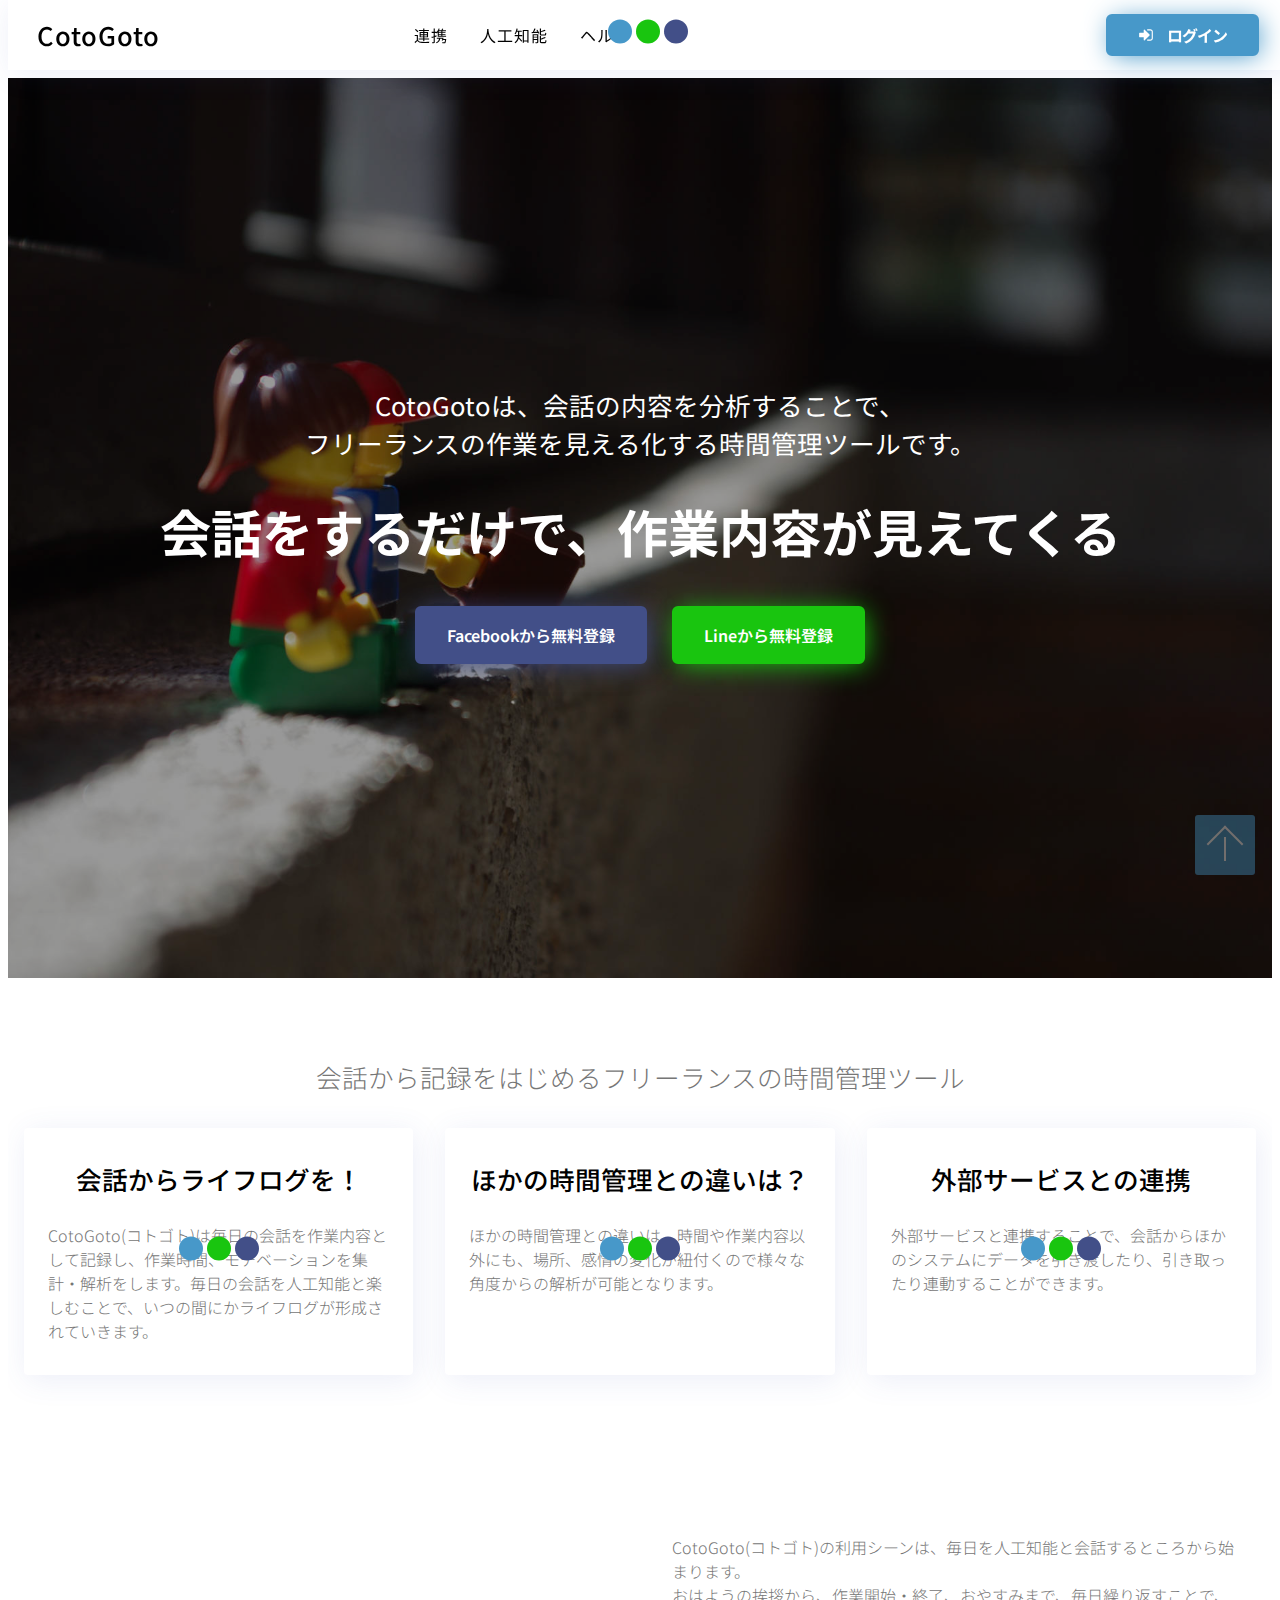
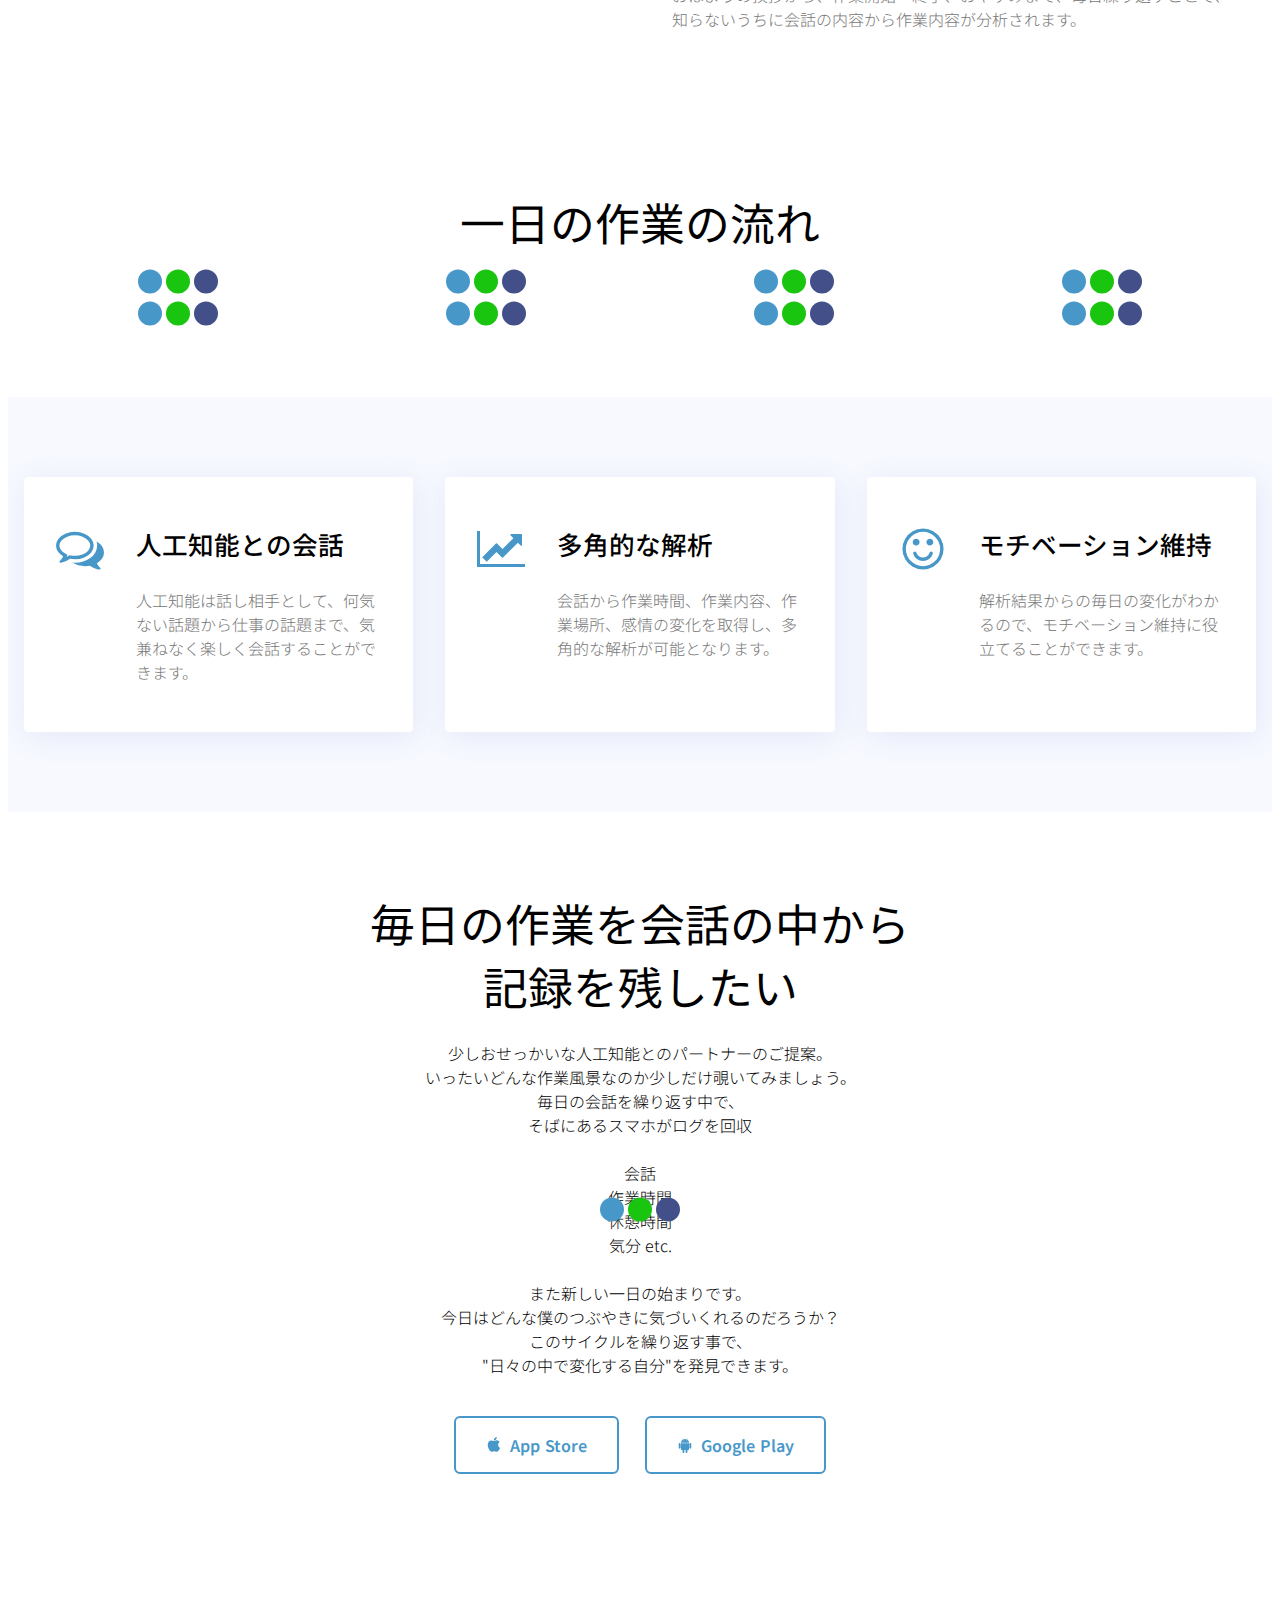
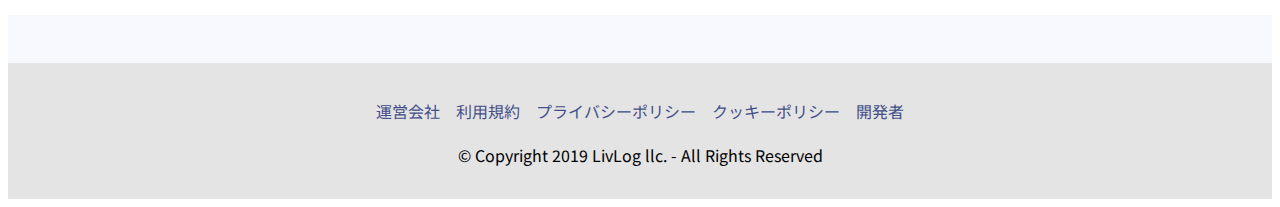
==== docs/index.html @ 4c53b0cd "no message" ====
<!DOCTYPE html>
<html amp >
<head>
  <!-- Site made with Mobirise Website Builder v4.10.5, https://mobirise.com -->
  <meta charset="UTF-8">
  <meta http-equiv="X-UA-Compatible" content="IE=edge">
  <meta name="generator" content="Mobirise v4.10.5, mobirise.com">
  <meta name="viewport" content="width=device-width, initial-scale=1, minimum-scale=1">
  <link rel="shortcut icon" href="assets/images/icon-90x90.png" type="image/x-icon">
  <meta name="description" content="CotoGoto（コトゴト）は、人工知能との会話をライフログとして記録し、ライフログから作業時間（作業場所・プロジェクト単位）を記録、感情解析をしてモチベーションを記録します。解析結果から自分自身を自己管理するためのサービスです。">
  
  <title>会話からはじめるフリーランスのための自己管理サービス ・ CotoGoto(コトゴト)</title>
  
<link rel="canonical" href="https://www.cotogoto.ai/">
 <style amp-boilerplate>body{-webkit-animation:-amp-start 8s steps(1,end) 0s 1 normal both;-moz-animation:-amp-start 8s steps(1,end) 0s 1 normal both;-ms-animation:-amp-start 8s steps(1,end) 0s 1 normal both;animation:-amp-start 8s steps(1,end) 0s 1 normal both}@-webkit-keyframes -amp-start{from{visibility:hidden}to{visibility:visible}}@-moz-keyframes -amp-start{from{visibility:hidden}to{visibility:visible}}@-ms-keyframes -amp-start{from{visibility:hidden}to{visibility:visible}}@-o-keyframes -amp-start{from{visibility:hidden}to{visibility:visible}}@keyframes -amp-start{from{visibility:hidden}to{visibility:visible}}</style>
<noscript><style amp-boilerplate>body{-webkit-animation:none;-moz-animation:none;-ms-animation:none;animation:none}</style></noscript>
<link href="https://fonts.googleapis.com/css?family=Noto+Sans+JP:100,300,400,500,700,900" rel="stylesheet">
 
 <style amp-custom> 
.gdpr-block{padding: 10px;font-size: 14px;display: block;text-align: center;}.gdpr-block.covert {display: none;}.gdpr-block label input{width: 15px;height: 15px;margin-right: 10px;margin-bottom: 0;vertical-align: middle;}.gdpr-block label{color: #a7a7a7;vertical-align: middle;user-select: none;margin-bottom: 0;display: inline;}div,span,h1,h2,h3,h4,h5,h6,p,blockquote,a,ol,ul,li,figcaption,textarea,input{font:inherit}*{box-sizing:border-box;outline:none}*:focus{outline:none}body{position:relative;font-style:normal;line-height:1.5;color:#000000}section{background-color:#ffffff;background-position:50% 50%;background-repeat:no-repeat;background-size:cover;overflow:hidden;padding:30px 0}section,.container,.container-fluid{position:relative;word-wrap:break-word}h1,h2,h3,h4,h5,h6{margin:0;padding:0}p,li,blockquote{letter-spacing:0px;line-height:1.7}ul,ol,blockquote,p{margin-bottom:0;margin-top:0}a{cursor:pointer}a,a:hover{text-decoration:none}a.mbr-iconfont:hover{text-decoration:none}h1,h2,h3,h4,h5,h6,.display-1,.display-2,.display-4,.display-5,.display-7{word-break:break-word;word-wrap:break-word}b,strong{font-weight:bold}blockquote{padding:10px 0 10px 20px;position:relative;border-left:3px solid}input:-webkit-autofill,input:-webkit-autofill:hover,input:-webkit-autofill:focus,input:-webkit-autofill:active{transition-delay:9999s;transition-property:background-color,color}html,body{height:auto;min-height:100vh}.mbr-section-title{margin:0;padding:0;font-style:normal;line-height:1.2;width:100%}.mbr-section-subtitle{line-height:1.3;width:100%}.mbr-text{font-style:normal;line-height:1.6;width:100%}.mbr-figure{align-self:center}.btn{text-align:center;position:relative;margin:0.4rem 0.8rem;font-weight:600;border-width:2px;letter-spacing:-1px;word-spacing:1.5px;border-style:solid;font-style:normal;white-space:normal;transition:all 0.2s ease-in-out,box-shadow 2s ease-in-out;display:inline-flex;align-items:center;justify-content:center;word-break:break-word;line-height:1.5}.btn-form{padding:1rem 2rem}.btn-form:hover{cursor:pointer}.note-popover .btn:after{display:none}.card-title{margin:0}.card-img{border-radius:0;width:auto;flex-shrink:0}.card-img img{width:100%}.card{position:relative;background-color:transparent;border:none;border-radius:0;width:100%;padding-left:1rem;padding-right:1rem}@media (max-width: 767px){.card:not(.last-child){padding-bottom:2rem}}.card .card-wrapper{height:100%;box-shadow:2.5px 4.33px 30px 0 rgba(64,87,191,0.1);transition:all 0.3s}.card .card-wrapper:hover{box-shadow:2.5px 4.33px 30px 0 rgba(64,87,191,0.2)}@media (max-width: 767px){.card .card-wrapper{flex-direction:column}}.card img{height:100%;-o-object-fit:cover;object-fit:cover;-o-object-position:center;object-position:center}@media (min-width: 992px){.lg-pb{padding-bottom:3rem}}@media (max-width: 991px){.md-pb{padding-bottom:2rem}}.card-inner,.items-list{display:flex;flex-direction:column}.items-list{list-style-type:none;padding:0}.items-list .list-item{padding:1rem 2rem}.card-head{padding:1.5rem 2rem}.card-price-wrap{padding:1rem 2rem;display:flex;flex-direction:column}.card-button{padding:1rem;margin:0}.gallery-img-wrap{position:relative;height:100%}.gallery-img-wrap:hover{cursor:pointer}.gallery-img-wrap:hover span,.gallery-img-wrap:hover .caption-on-hover{opacity:1}.gallery-img-wrap:hover:after{opacity:0.5}.gallery-img-wrap amp-img{height:100%}.gallery-img-wrap:after{content:"";position:absolute;top:0;bottom:0;left:0;right:0;background:#000;opacity:0;transition:opacity 0.3s;pointer-events:none}.gallery-img-wrap span,.gallery-img-wrap .img-caption{position:absolute;z-index:3;pointer-events:none}.gallery-img-wrap span,.gallery-img-wrap .caption-on-hover{opacity:0;transition:opacity 0.3s}.gallery-img-wrap span{left:50%;top:50%;-webkit-transform:translate(-50%,-50%);transform:translate(-50%,-50%);color:#000;background-color:#fff;font-size:1rem;width:2rem;height:2rem;padding:0.5rem;border-radius:50%}.gallery-img-wrap .img-caption{left:0;right:0}.gallery-img-wrap .img-caption.caption-top{top:0}.gallery-img-wrap .img-caption.caption-bottom{bottom:0}.gallery-img-wrap .img-caption:not(.caption-on-hover):after{content:"";position:absolute;top:0;left:0;right:0;height:100%;transition:opacity 0.3s;z-index:-1;pointer-events:none}.is-builder .gallery-img-wrap span{pointer-events:all}.is-builder .gallery-img-wrap .img-caption>*{pointer-events:all}.icons-list a{margin-right:1rem}.icons-list a:last-child{margin-right:0}.counter-container{position:relative}.counter-container ol li{margin-bottom:2rem}.counter-container.stylizedCounters ol{counter-reset:section}.counter-container.stylizedCounters ol li{z-index:3;list-style:none}.counter-container.stylizedCounters ol li:before{z-index:2;position:absolute;left:0px;counter-increment:section;content:counters(section,".") " ";text-align:center;margin:0 10px;line-height:37px;width:40px;height:40px;transition:all 0.2s;color:#232323;font-size:25px;border-radius:50%;font-weight:bold}.timeline-wrap{position:relative}.timeline-wrap .iconBackground{position:absolute;left:50%;width:20px;height:20px;line-height:30px;text-align:center;border-radius:50%;font-size:30px;display:inline-block;background-color:#232323;top:20px;margin-left:-10px}@media (max-width: 768px){.timeline-wrap .iconBackground{left:0}}.separline{position:relative}@media (max-width: 768px){.separline:not(.last-child){padding-bottom:2rem}}.separline:before{position:absolute;content:"";width:2px;background-color:#232323;left:calc(50% - 1px);height:calc(100% - 20px);top:40px}@media (max-width: 768px){.separline:before{left:0}}amp-image-lightbox a.control{position:absolute;width:32px;height:32px;right:48px;top:32px;z-index:1000}amp-image-lightbox a.control .close{position:relative}amp-image-lightbox a.control .close:before,amp-image-lightbox a.control .close:after{position:absolute;left:15px;content:" ";height:33px;width:2px;background-color:#fff}amp-image-lightbox a.control .close:before{-webkit-transform:rotate(45deg);transform:rotate(45deg)}amp-image-lightbox a.control .close:after{-webkit-transform:rotate(-45deg);transform:rotate(-45deg)}.hidden{visibility:hidden}.super-hide{display:none}.inactive{-webkit-user-select:none;-moz-user-select:none;-ms-user-select:none;user-select:none;pointer-events:none;-webkit-user-drag:none;user-drag:none}.popover-content ul.show{min-height:155px}.mbr-white{color:#ffffff}.mbr-black{color:#000000}.mbr-gray{color:#767676}.align-left{text-align:left}.align-left .list-item{justify-content:flex-start}.align-center{text-align:center}.align-center .list-item{justify-content:center}.align-right{text-align:right}.align-right .list-item{justify-content:flex-end}@media (max-width: 767px){.align-left,.align-center,.align-right{text-align:center}.align-left .list-item,.align-center .list-item,.align-right .list-item{justify-content:center}}.mbr-light{font-weight:300}.mbr-regular{font-weight:400}.mbr-semibold{font-weight:500}.mbr-bold{font-weight:700}.mbr-section-btn{margin-left:-0.8rem;margin-right:-0.8rem;font-size:0}nav .mbr-section-btn{margin-left:0rem;margin-right:0rem}.btn .mbr-iconfont,.btn.btn-sm .mbr-iconfont{cursor:pointer;margin-right:0.5rem}.btn.btn-md .mbr-iconfont,.btn.btn-md .mbr-iconfont{margin-right:0.8rem}[type="submit"]{-webkit-appearance:none}.mbr-fullscreen .mbr-overlay{min-height:100vh}.mbr-fullscreen{display:flex;display:-moz-flex;display:-ms-flex;display:-o-flex;align-items:center;-webkit-align-items:center;min-height:100vh;padding-top:3rem;padding-bottom:3rem}.mbr-overlay{bottom:0;left:0;position:absolute;right:0;top:0;z-index:0}.mbr-parallax-bg{bottom:0;left:0;opacity:0.5;position:absolute;right:0;top:0;z-index:0;background-position:50% 50%;background-repeat:no-repeat;background-size:cover}section.menu{min-height:70px}.menu-container{display:flex;justify-content:space-between;align-items:center;min-height:70px}@media (max-width: 991px){.menu-container{max-width:100%;padding:0 2rem}}@media (max-width: 767px){.menu-container{padding:0 1rem}}.navbar{z-index:100;width:100%}.navbar-fixed-top{position:fixed;top:0}.navbar-brand{display:flex;align-items:center;word-break:break-word;z-index:1}.navbar-logo{margin-right:0.8rem}@media (max-width: 767px){.navbar-logo amp-img{max-height:55px;max-width:55px}}.navbar-caption-wrap{display:flex}.navbar .navbar-collapse{display:flex;flex-basis:auto;align-items:center;justify-content:flex-end}@media (max-width: 991px){.navbar .navbar-collapse{display:none;position:absolute;top:0;right:0;min-height:100vh;padding:70px 2rem 1rem;z-index:1}}@media (max-width: 991px){.navbar.opened .navbar-collapse.show,.navbar.opened .navbar-collapse.collapsing{display:block}.is-builder .navbar-collapse{position:fixed}}.navbar-nav{list-style-type:none;display:flex;flex-wrap:wrap;padding-left:0;min-width:10rem}@media (max-width: 991px){.navbar-nav{flex-direction:column}}.navbar-nav .mbr-iconfont{margin-right:0.2rem}.nav-item{word-break:break-all}.nav-link{display:flex;align-items:center;justify-content:center}.nav-link,.navbar-caption{transition:all 0.2s;letter-spacing:1px}.nav-dropdown .dropdown-menu{min-width:10rem;padding-bottom:1.25rem;padding-top:1.25rem;position:absolute;left:0}.nav-dropdown .dropdown-menu .dropdown-item{line-height:2;display:flex;justify-content:center;align-items:center;padding:0.25rem 1.5rem;white-space:nowrap}.nav-dropdown .dropdown-menu .dropdown{position:relative}.dropdown-menu .dropdown:hover>.dropdown-menu{opacity:1;pointer-events:all}.nav-dropdown .dropdown-submenu{top:0;left:100%;margin:0}.nav-item.dropdown{position:relative}.nav-item.dropdown .dropdown-menu{opacity:0;pointer-events:none}.nav-item.dropdown:hover>.dropdown-menu{opacity:1;pointer-events:all}.link.dropdown-toggle:after{content:"";margin-left:0.25rem;border-top:0.35em solid;border-right:0.35em solid transparent;border-left:0.35em solid transparent;border-bottom:0}.navbar .dropdown.open>.dropdown-menu{display:block}@media (max-width: 991px){.is-builder .nav-dropdown .dropdown-menu{position:relative}.nav-dropdown .dropdown-submenu{left:0}.dropdown-item{padding:0.25rem 1.5rem;margin:0;justify-content:center}.dropdown-item:after{right:auto}.navbar.opened .dropdown-menu{top:0}.dropdown-toggle[data-toggle="dropdown-submenu"]:after{content:"";margin-left:0.25rem;border-top:0.35em solid;border-right:0.35em solid transparent;border-left:0.35em solid transparent;border-bottom:0;top:55%}}.navbar-buttons{display:flex;flex-wrap:wrap;align-items:center;justify-content:center}@media (max-width: 991px){.navbar-buttons{flex-direction:column}}.menu-social-list{display:flex;align-items:center;justify-content:center;flex-wrap:wrap}.menu-social-list a{font-size:1.5rem;margin:0 0.5rem}button.navbar-toggler{position:absolute;right:20px;top:25px;width:31px;height:20px;cursor:pointer;transition:all 0.2s;align-self:center}.hamburger span{position:absolute;right:0;width:30px;height:2px;border-right:5px}.hamburger span:nth-child(1){top:0;transition:all 0.2s}.hamburger span:nth-child(2){top:8px;transition:all 0.15s}.hamburger span:nth-child(3){top:8px;transition:all 0.15s}.hamburger span:nth-child(4){top:16px;transition:all 0.2s}nav.opened .navbar-toggler:not(.hide) .hamburger span:nth-child(1){top:8px;width:0;opacity:0;right:50%;transition:all 0.2s}nav.opened .navbar-toggler:not(.hide) .hamburger span:nth-child(2){-webkit-transform:rotate(45deg);transform:rotate(45deg);transition:all 0.25s}nav.opened .navbar-toggler:not(.hide) .hamburger span:nth-child(3){-webkit-transform:rotate(-45deg);transform:rotate(-45deg);transition:all 0.25s}nav.opened .navbar-toggler:not(.hide) .hamburger span:nth-child(4){top:8px;width:0;opacity:0;right:50%;transition:all 0.2s}.ampstart-btn.hamburger{position:absolute;top:25px;right:15px;margin-left:auto;width:30px;height:20px;background:none;border:none;cursor:pointer;z-index:1000}@media (min-width: 992px){.ampstart-btn,amp-sidebar{display:none}.dropdown-menu .dropdown-toggle:after{content:"";border-bottom:0.35em solid transparent;border-left:0.35em solid;border-right:0;border-top:0.35em solid transparent;margin-left:0.3rem;margin-top:-0.3077em;position:absolute;right:1.1538em;top:50%}}.close-sidebar{width:30px;height:30px;position:relative;cursor:pointer;background-color:transparent;border:none}.close-sidebar span{position:absolute;left:0;width:30px;height:2px;border-right:5px}.close-sidebar span:nth-child(1){-webkit-transform:rotate(45deg);transform:rotate(45deg)}.close-sidebar span:nth-child(2){-webkit-transform:rotate(-45deg);transform:rotate(-45deg)}.builder-sidebar{position:relative;min-height:100vh;z-index:1030;padding:1rem 2rem;max-width:20rem}.builder-sidebar .dropdown:hover>.dropdown-menu{position:relative;text-align:center}section.sidebar-open:before{content:"";position:fixed;top:0;bottom:0;right:0;left:0;background-color:rgba(0,0,0,0.2);z-index:1040}.map-placeholder{display:none}.map-placeholder h4{padding-top:5rem;color:#767676;text-align:center}.google-map{position:relative;width:100%}@media (max-width: 992px){.google-map{padding:0;margin:0}}.google-map [data-state-details]{color:#6b6763;font-family:Montserrat;height:1.5em;margin-top:-0.75em;padding-left:1.25rem;padding-right:1.25rem;position:absolute;text-align:center;top:50%;width:100%}.google-map[data-state]{background:#e9e5dc}.google-map[data-state="loading"] [data-state-details]{display:none}div[submit-success]>*{padding:1rem;margin-bottom:1rem}div[submit-error]>*{padding:1rem;margin-bottom:1rem}textarea[type="hidden"]{display:none}amp-img{width:100%}amp-img img{max-height:100%;max-width:100%}img.mbr-temp{width:100%}.rounded{border-radius:50%}.is-builder .nodisplay+img[async],.is-builder .nodisplay+img[decoding="async"],.is-builder amp-img>a+img[async],.is-builder amp-img>a+img[decoding="async"]{display:none}html:not(.is-builder) amp-img>a{position:absolute;top:0;bottom:0;left:0;right:0;z-index:1}.is-builder .temp-amp-sizer{position:absolute}.is-builder amp-youtube .temp-amp-sizer,.is-builder amp-vimeo .temp-amp-sizer{position:static}.is-builder section.horizontal-menu .ampstart-btn{display:none}.is-builder section.horizontal-menu .dropdown-menu{z-index:auto;opacity:1;pointer-events:auto}.is-builder section.horizontal-menu .nav-dropdown .link.dropdown-toggle[aria-expanded="true"]{margin-right:0;padding:0.667em 1em}.mobirise-spinner{position:absolute;top:50%;left:40%;margin-left:10%;-webkit-transform:translate3d(-50%,-50%,0);z-index:4}.mobirise-spinner em{width:24px;height:24px;background:#3ac;border-radius:100%;display:inline-block;-webkit-animation:slide 1s infinite}.mobirise-spinner em:nth-child(1){-webkit-animation-delay:0.1s}.mobirise-spinner em:nth-child(2){-webkit-animation-delay:0.2s}.mobirise-spinner em:nth-child(3){-webkit-animation-delay:0.3s}@-webkit-keyframes slide{0%{-webkit-transform:scale(1)}50%{opacity:0.3;-webkit-transform:scale(2)}100%{-webkit-transform:scale(1)}}@keyframes slide{0%{-webkit-transform:scale(1)}50%{opacity:0.3;-webkit-transform:scale(2)}100%{-webkit-transform:scale(1)}}.mobirise-loader .amp-active>div{display:none}.container{padding-right:1rem;padding-left:1rem;width:100%;margin-right:auto;margin-left:auto}@media (max-width: 767px){.container{max-width:540px}}@media (min-width: 768px){.container{max-width:720px}}@media (min-width: 992px){.container{max-width:960px}}@media (min-width: 1200px){.container{max-width:1340px}}.container-fluid{width:100%;margin-right:auto;margin-left:auto;padding-left:1rem;padding-right:1rem}.media-container-row{display:flex;flex-wrap:wrap}@media (min-width: 992px){.media-container-row{flex-wrap:nowrap}}.form-block{z-index:1;background-color:transparent;padding:3rem;position:relative;overflow:hidden}.form-block .mbr-overlay{z-index:-1}@media (max-width: 992px){.form-block{padding:1rem}}form input,form textarea,form select{width:100%;border:1px solid #e4e4e4;font-weight:300;letter-spacing:-1px;background-color:white;box-sizing:border-box;padding:1.5rem 0 1.5rem 1.5rem;border-radius:6px;box-shadow:2.5px 4.33px 30px 0 rgba(64,87,191,0.1)}form input:focus,form textarea:focus,form select:focus{outline:none}form input[type="checkbox"],form input[type="radio"]{border:none;background:none;box-shadow:none;width:auto}form .field{padding-top:0.5rem;padding-bottom:0.5rem}form textarea.field-input{height:188px}form .fieldset{display:flex;justify-content:center;flex-wrap:wrap;align-items:center}form .btn{margin:0}.mbr-flex{display:flex}.flex-wrap{flex-wrap:wrap}.mbr-jc-s{justify-content:flex-start}.mbr-jc-c{justify-content:center}.mbr-jc-e{justify-content:flex-end}.mbr-row,.mbr-form-row{display:flex;flex-wrap:wrap;margin-right:-1rem;margin-left:-1rem}.mbr-form-row{margin-right:-0.5rem;margin-left:-0.5rem}.mbr-form-row>[class*="mbr-col"]{padding-left:0.5rem;padding-right:0.5rem}.mbr-row-reverse{flex-direction:row-reverse}.mbr-column{flex-direction:column}@media (max-width: 767px){.mbr-col,.mbr-col-auto{padding-right:1rem;padding-left:1rem}.mbr-col-sm-12{flex:0 0 100%;max-width:100%;padding-right:1rem;padding-left:1rem}}@media (min-width: 768px){.mbr-col{flex:1 1 auto;max-width:100%;padding-right:1rem;padding-left:1rem}.mbr-col-auto{flex:0 0 auto;width:auto;padding-right:1rem;padding-left:1rem}.mbr-col-md-3{flex:0 0 25%;max-width:25%;padding-right:1rem;padding-left:1rem}.mbr-col-md-4{flex:0 0 33.333333%;max-width:33.333333%;padding-right:1rem;padding-left:1rem}.mbr-col-md-5{flex:0 0 41.666667%;max-width:41.666667%;padding-right:1rem;padding-left:1rem}.mbr-col-md-6{flex:0 0 50%;max-width:50%;padding-right:1rem;padding-left:1rem}.mbr-col-md-7{flex:0 0 58.333333%;max-width:58.333333%;padding-right:1rem;padding-left:1rem}.mbr-col-md-8{flex:0 0 66.666667%;max-width:66.666667%;padding-left:1rem;padding-right:1rem}.mbr-col-md-10{flex:0 0 83.333333%;max-width:83.333333%;padding-left:1rem;padding-right:1rem}.mbr-col-md-12{flex:0 0 100%;max-width:100%;padding-right:1rem;padding-left:1rem}}@media (min-width: 992px){.mbr-col-lg-2{flex:0 0 16.666667%;max-width:16.666667%;padding-right:1rem;padding-left:1rem}.mbr-col-lg-3{flex:0 0 25%;max-width:25%;padding-right:1rem;padding-left:1rem}.mbr-col-lg-4{flex:0 0 33.33%;max-width:33.33%;padding-right:1rem;padding-left:1rem}.mbr-col-lg-5{flex:0 0 41.666%;max-width:41.666%;padding-right:1rem;padding-left:1rem}.mbr-col-lg-6{flex:0 0 50%;max-width:50%;padding-right:1rem;padding-left:1rem}.mbr-col-lg-7{flex:0 0 58.333333%;max-width:58.333333%;padding-right:1rem;padding-left:1rem}.mbr-col-lg-8{flex:0 0 66.666667%;max-width:66.666667%;padding-left:1rem;padding-right:1rem}.mbr-col-lg-9{flex:0 0 75%;max-width:75%;padding-left:1rem;padding-right:1rem}.mbr-col-lg-10{flex:0 0 83.3333%;max-width:83.3333%;padding-right:1rem;padding-left:1rem}.mbr-col-lg-12{flex:0 0 100%;max-width:100%;padding-right:1rem;padding-left:1rem}}@media (min-width: 1200px){.mbr-col-xl-7{flex:0 0 58.333333%;max-width:58.333333%;padding-right:1rem;padding-left:1rem}.mbr-col-xl-4{flex:0 0 33.333333%;max-width:33.333333%;padding-right:1rem;padding-left:1rem}.mbr-col-xl-8{flex:0 0 66.666667%;max-width:66.666667%;padding-left:1rem;padding-right:1rem}.mbr-col-xl-5{flex:0 0 41.666667%;max-width:41.666667%}}.btn-icon{display:none}.mbr-pt-1{padding-top:0.5rem}.mbr-pt-2{padding-top:1rem}.mbr-pt-3{padding-top:1.5rem}.mbr-pt-4{padding-top:2rem}.mbr-pt-5{padding-top:3rem}.mbr-pb-1{padding-bottom:0.5rem}.mbr-pb-2{padding-bottom:1rem}.mbr-pb-3{padding-bottom:1.5rem}.mbr-pb-4{padding-bottom:2rem}.mbr-pb-5{padding-bottom:3rem}.mbr-px-1{padding-left:0.5rem;padding-right:0.5rem}.mbr-px-2{padding-left:1rem;padding-right:1rem}.mbr-px-3{padding-left:1.5rem;padding-right:1.5rem}.mbr-px-4{padding-left:2rem;padding-right:2rem}@media (max-width: 991px){.mbr-px-4{padding-left:1rem;padding-right:1rem}}.mbr-px-5{padding-left:3rem;padding-right:3rem}@media (max-width: 991px){.mbr-px-5{padding-left:1rem;padding-right:1rem}}.mbr-m-sub-1{margin-left:-1rem;margin-right:-1rem}@media (max-width: 768px){.mbr-m-sub-1{margin-left:0;margin-right:0}}.mbr-py-1{padding-top:0.5rem;padding-bottom:0.5rem}.mbr-py-2{padding-top:1rem;padding-bottom:1rem}@media (max-width: 767px){.mbr-py-2{padding-top:0rem;padding-bottom:0rem}}.mbr-py-3{padding-top:1.5rem;padding-bottom:1.5rem}@media (max-width: 991px){.mbr-py-3{padding-top:1rem;padding-bottom:1rem}}.mbr-py-4{padding-top:2rem;padding-bottom:2rem}@media (max-width: 991px){.mbr-py-4{padding-top:1rem;padding-bottom:1rem}}.mbr-py-5{padding-top:3rem;padding-bottom:3rem}@media (max-width: 991px){.mbr-py-5{padding-top:1rem;padding-bottom:1rem}}.mbr-p-1{padding:0.5rem}.mbr-p-2{padding:1rem}.mbr-p-3{padding:1.5rem}@media (max-width: 991px){.mbr-p-3{padding:1rem}}.mbr-p-4{padding:2rem}@media (max-width: 991px){.mbr-p-4{padding:1rem}}.mbr-p-5{padding:3rem}@media (max-width: 991px){.mbr-p-5{padding:1rem}}.mbr-ml-auto{margin-left:auto}.mbr-mr-auto{margin-right:auto}.mbr-m-auto{margin:auto}amp-img,img{height:100%;width:100%}amp-sidebar{background:transparent}#scrollToTopMarker{position:absolute;width:0px;height:0px;top:300px}#scrollToTopButton{position:fixed;bottom:25px;right:25px;opacity:0.4;z-index:5000;font-size:32px;height:60px;width:60px;border:none;border-radius:3px;cursor:pointer}#scrollToTopButton:focus{outline:none}#scrollToTopButton a:before{content:"";position:absolute;height:40%;top:36%;width:2px;left:calc(50% - 1px)}#scrollToTopButton a:after{content:"";position:absolute;border-top:2px solid;border-right:2px solid;width:40%;height:40%;left:calc(30% - 1px);bottom:30%;-webkit-transform:rotate(-45deg);transform:rotate(-45deg)}.is-builder #scrollToTopButton a:after{left:30%}.is-builder .menu{overflow:visible}input::-webkit-input-placeholder,textarea::-webkit-input-placeholder{color:#d1d1d1}.card-wrapper{border-radius:4px;overflow:hidden;z-index:2}.form-check{margin-bottom:0}.form-check-label{padding-left:0}.form-check-input{position:relative;margin:4px}.form-check-inline{display:inline-flex;align-items:center;padding-left:0;margin-right:.75rem}
body{font-family: Work Sans;}blockquote{border-color: #4798c9;}div[submit-success] > *{background: #424f88;}div[submit-error] > *{background: #b2ccd2;}.display-1{font-family: 'Noto Sans JP',sans-serif;font-size: 3.2rem;line-height: 1.1;}.display-2{font-family: 'Noto Sans JP',sans-serif;font-size: 2.8rem;line-height: 1.4;}.display-4{font-family: 'Noto Sans JP',sans-serif;font-size: 1rem;line-height: 1.4;}.display-5{font-family: 'Noto Sans JP',sans-serif;font-size: 1.6rem;line-height: 1.5;}.display-7{font-family: 'Noto Sans JP',sans-serif;font-size: 1rem;line-height: 1.5;letter-spacing: normal;}.mbr-form input,.mbr-form textarea,.mbr-form select{font-family: 'Noto Sans JP',sans-serif;font-size: 1rem;line-height: 1;}@media (max-width: 768px){.display-1{font-size: 2.56rem;font-size: calc( 1.77rem + (3.2 - 1.77) * ((100vw - 20rem) / (48 - 20)));line-height: calc( 1.4 * (1.77rem + (3.2 - 1.77) * ((100vw - 20rem) / (48 - 20))));}.display-2{font-size: 2.24rem;font-size: calc( 1.63rem + (2.8 - 1.63) * ((100vw - 20rem) / (48 - 20)));line-height: calc( 1.4 * (1.63rem + (2.8 - 1.63) * ((100vw - 20rem) / (48 - 20))));}.display-4{font-size: 0.8rem;font-size: calc( 1rem + (1 - 1) * ((100vw - 20rem) / (48 - 20)));line-height: calc( 1.4 * (1rem + (1 - 1) * ((100vw - 20rem) / (48 - 20))));}.display-5{font-size: 1.28rem;font-size: calc( 1.21rem + (1.6 - 1.21) * ((100vw - 20rem) / (48 - 20)));line-height: calc( 1.4 * (1.21rem + (1.6 - 1.21) * ((100vw - 20rem) / (48 - 20))));}.display-7{font-size: 0.8rem;font-size: calc( 1rem + (1 - 1) * ((100vw - 20rem) / (48 - 20)));line-height: calc( 1.4 * (1rem + (1 - 1) * ((100vw - 20rem) / (48 - 20))));}}.btn{transition: all 0.3s;padding: 15px 30px;border-radius: 6px;}.btn-sm{padding: 15px 30px;border-radius: 6px;}.btn-md{padding: 15px 30px;border-radius: 6px;}.btn-lg{padding: 15px 30px;border-radius: 6px;}.bg-primary{background-color: #4798c9;}.bg-success{background-color: #424f88;}.bg-info{background-color: #5ba533;}.bg-warning{background-color: #465052;}.bg-danger{background-color: #b2ccd2;}.btn-secondary{box-shadow: 3px 3px 27px -3px #19c50f;}.btn-secondary,.btn-secondary:active,.btn-secondary.active{background-color: #19c50f;border-color: #19c50f;color: #ffffff;}.btn-secondary:hover,.btn-secondary:focus,.btn-secondary.focus{background-color: #000000;border-color: #000000;color: #ffffff;}.btn-secondary.disabled,.btn-secondary:disabled{color: #ffffff;background-color: #000000;border-color: #000000;}.btn-secondary:hover{box-shadow: none;}.btn-info{box-shadow: 3px 3px 27px -3px #5ba533;}.btn-info,.btn-info:active,.btn-info.active{background-color: #5ba533;border-color: #5ba533;color: #ffffff;}.btn-info:hover,.btn-info:focus,.btn-info.focus{background-color: #000000;border-color: #000000;color: #ffffff;}.btn-info.disabled,.btn-info:disabled{color: #ffffff;background-color: #000000;border-color: #000000;}.btn-info:hover{box-shadow: none;}.btn-success{box-shadow: 3px 3px 27px -3px #424f88;}.btn-success,.btn-success:active,.btn-success.active{background-color: #424f88;border-color: #424f88;color: #ffffff;}.btn-success:hover,.btn-success:focus,.btn-success.focus{background-color: #000000;border-color: #000000;color: #ffffff;}.btn-success.disabled,.btn-success:disabled{color: #ffffff;background-color: #000000;border-color: #000000;}.btn-success:hover{box-shadow: none;}.btn-warning{box-shadow: 3px 3px 27px -3px #465052;}.btn-warning,.btn-warning:active,.btn-warning.active{background-color: #465052;border-color: #465052;color: #ffffff;}.btn-warning:hover,.btn-warning:focus,.btn-warning.focus{background-color: #000000;border-color: #000000;color: #ffffff;}.btn-warning.disabled,.btn-warning:disabled{color: #ffffff;background-color: #000000;border-color: #000000;}.btn-warning:hover{box-shadow: none;}.btn-danger{box-shadow: 3px 3px 27px -3px #b2ccd2;}.btn-danger,.btn-danger:active,.btn-danger.active{background-color: #b2ccd2;border-color: #b2ccd2;color: #ffffff;}.btn-danger:hover,.btn-danger:focus,.btn-danger.focus{background-color: #000000;border-color: #000000;color: #ffffff;}.btn-danger.disabled,.btn-danger:disabled{color: #ffffff;background-color: #000000;border-color: #000000;}.btn-danger:hover{box-shadow: none;}.btn-primary{box-shadow: 3px 3px 27px -3px #4798c9;}.btn-primary,.btn-primary:active,.btn-primary.active{background-color: #4798c9;border-color: #4798c9;color: #ffffff;}.btn-primary:hover,.btn-primary:focus,.btn-primary.focus{background-color: #000000;border-color: #000000;color: #ffffff;}.btn-primary.disabled,.btn-primary:disabled{color: #ffffff;background-color: #000000;border-color: #000000;}.btn-primary:hover{box-shadow: none;}.btn-black{box-shadow: 3px 3px 27px -3px #010101;}.btn-black,.btn-black:active,.btn-black.active{background-color: #010101;border-color: #010101;color: #ffffff;}.btn-black:hover,.btn-black:focus,.btn-black.focus{background-color: #000000;border-color: #000000;color: #ffffff;}.btn-black.disabled,.btn-black:disabled{color: #ffffff;background-color: #000000;border-color: #000000;}.btn-black:hover{box-shadow: none;}.btn-white,.btn-white:active,.btn-white.active{background-color: #fcfcfc;border-color: #fcfcfc;color: #7d7d7d;}.btn-white:hover,.btn-white:focus,.btn-white.focus{background-color: #000000;border-color: #000000;color: #7d7d7d;}.btn-white.disabled,.btn-white:disabled{color: #7d7d7d;background-color: #000000;border-color: #000000;}.btn-primary-outline,.btn-primary-outline:active,.btn-primary-outline.active{background: none;border-color: #4798c9;color: #4798c9;}.btn-primary-outline:hover,.btn-primary-outline:focus,.btn-primary-outline.focus{color: #ffffff;background-color: #4798c9;border-color: #4798c9;box-shadow: 3px 3px 27px -3px #4798c9;}.btn-primary-outline.disabled,.btn-primary-outline:disabled{color: #ffffff;background-color: #4798c9;border-color: #4798c9;}.btn-secondary-outline,.btn-secondary-outline:active,.btn-secondary-outline.active{background: none;border-color: #19c50f;color: #19c50f;}.btn-secondary-outline:hover,.btn-secondary-outline:focus,.btn-secondary-outline.focus{color: #ffffff;background-color: #19c50f;border-color: #19c50f;box-shadow: 3px 3px 27px -3px #19c50f;}.btn-secondary-outline.disabled,.btn-secondary-outline:disabled{color: #ffffff;background-color: #19c50f;border-color: #19c50f;}.btn-info-outline,.btn-info-outline:active,.btn-info-outline.active{background: none;border-color: #5ba533;color: #5ba533;}.btn-info-outline:hover,.btn-info-outline:focus,.btn-info-outline.focus{color: #ffffff;background-color: #5ba533;border-color: #5ba533;box-shadow: 3px 3px 27px -3px #5ba533;}.btn-info-outline.disabled,.btn-info-outline:disabled{color: #ffffff;background-color: #5ba533;border-color: #5ba533;}.btn-success-outline,.btn-success-outline:active,.btn-success-outline.active{background: none;border-color: #424f88;color: #424f88;}.btn-success-outline:hover,.btn-success-outline:focus,.btn-success-outline.focus{color: #ffffff;background-color: #424f88;border-color: #424f88;box-shadow: 3px 3px 27px -3px #424f88;}.btn-success-outline.disabled,.btn-success-outline:disabled{color: #ffffff;background-color: #424f88;border-color: #424f88;}.btn-warning-outline,.btn-warning-outline:active,.btn-warning-outline.active{background: none;border-color: #465052;color: #465052;}.btn-warning-outline:hover,.btn-warning-outline:focus,.btn-warning-outline.focus{color: #ffffff;background-color: #465052;border-color: #465052;box-shadow: 3px 3px 27px -3px #465052;}.btn-warning-outline.disabled,.btn-warning-outline:disabled{color: #ffffff;background-color: #465052;border-color: #465052;}.btn-danger-outline,.btn-danger-outline:active,.btn-danger-outline.active{background: none;border-color: #b2ccd2;color: #b2ccd2;}.btn-danger-outline:hover,.btn-danger-outline:focus,.btn-danger-outline.focus{color: #ffffff;background-color: #b2ccd2;border-color: #b2ccd2;box-shadow: 3px 3px 27px -3px #b2ccd2;}.btn-danger-outline.disabled,.btn-danger-outline:disabled{color: #ffffff;background-color: #b2ccd2;border-color: #b2ccd2;}.btn-black-outline,.btn-black-outline:active,.btn-black-outline.active{background: none;border-color: #010101;color: #010101;}.btn-black-outline:hover,.btn-black-outline:focus,.btn-black-outline.focus{color: #ffffff;background-color: #010101;border-color: #010101;box-shadow: 3px 3px 27px -3px #010101;}.btn-black-outline.disabled,.btn-black-outline:disabled{color: #ffffff;background-color: #010101;border-color: #010101;}.btn-white-outline,.btn-white-outline:active,.btn-white-outline.active{background: none;border-color: #fcfcfc;color: #fcfcfc;}.btn-white-outline:hover,.btn-white-outline:focus,.btn-white-outline.focus{color: #7d7d7d;background-color: #fcfcfc;border-color: #fcfcfc;box-shadow: 3px 3px 27px -3px #fcfcfc;}.btn-white-outline.disabled,.btn-white-outline:disabled{color: #7d7d7d;background-color: #fcfcfc;border-color: #fcfcfc;}.text-primary{color: #4798c9;}.text-secondary{color: #19c50f;}.text-success{color: #424f88;}.text-info{color: #5ba533;}.text-warning{color: #465052;}.text-danger{color: #b2ccd2;}.text-white{color: #fcfcfc;}.text-black{color: #010101;}a[class*="text-"],.amp-iconfont{transition: 0.2s ease-in-out;}.amp-iconfont{color: #4798c9;}a.text-primary:hover,a.text-primary:focus{color: #1b435c;}a.text-secondary:hover,a.text-secondary:focus{color: #073704;}a.text-success:hover,a.text-success:focus{color: #101321;}a.text-info:hover,a.text-info:focus{color: #1b300f;}a.text-warning:hover,a.text-warning:focus{color: #000000;}a.text-danger:hover,a.text-danger:focus{color: #578994;}a.text-white:hover,a.text-white:focus{color: #e6e6e6;}a.text-black:hover,a.text-black:focus{color: #cccccc;}.alert-success{background-color: #424f88;}.alert-info{background-color: #5ba533;}.alert-warning{background-color: #465052;}.alert-danger{background-color: #b2ccd2;}.mbr-plan-header.bg-primary .mbr-plan-subtitle,.mbr-plan-header.bg-primary .mbr-plan-price-desc{color: #e5f0f7;}.mbr-plan-header.bg-success .mbr-plan-subtitle,.mbr-plan-header.bg-success .mbr-plan-price-desc{color: #8591c4;}.mbr-plan-header.bg-info .mbr-plan-subtitle,.mbr-plan-header.bg-info .mbr-plan-price-desc{color: #9fd880;}.mbr-plan-header.bg-warning .mbr-plan-subtitle,.mbr-plan-header.bg-warning .mbr-plan-price-desc{color: #bac2c4;}.mbr-plan-header.bg-danger .mbr-plan-subtitle,.mbr-plan-header.bg-danger .mbr-plan-price-desc{color: #ffffff;}.mobirise-spinner em:nth-child(1){background: #4798c9;}.mobirise-spinner em:nth-child(2){background: #19c50f;}.mobirise-spinner em:nth-child(3){background: #424f88;}#scrollToTopButton{background-color: #4798c9;}#scrollToTopButton a:before{background: #ffffff;}#scrollToTopButton a:after{border-top-color: #ffffff;border-right-color: #ffffff;}.display-1 .mbr-iconfont-btn{font-size: 3.2rem;width: 3.2rem;}.display-2 .mbr-iconfont-btn{font-size: 2.8rem;width: 2.8rem;}.display-4 .mbr-iconfont-btn{font-size: 1rem;width: 1rem;}.display-5 .mbr-iconfont-btn{font-size: 1.6rem;width: 1.6rem;}.display-7 .mbr-iconfont-btn{font-size: 1rem;width: 1rem;}form input:not([type="checkbox"]):not([type="radio"]),form textarea,form select{transition: all 0.3s;}form input:not([type="checkbox"]):not([type="radio"]):focus,form textarea:focus,form select:focus{border-color: #4798c9;box-shadow: 3px 3px 27px -3px #4798c9;}.cid-riSi1GWWmG{background-color: #ffffff;overflow: visible;}.cid-riSi1GWWmG .navbar{background: #ffffff;box-shadow: 2.5px 4.33px 30px 0 rgba(64,87,191,0.1);}.cid-riSi1GWWmG .dropdown-menu{box-shadow: 5px 7px 8px -3px rgba(64,87,191,0.1);}.cid-riSi1GWWmG .dropdown-item{border-bottom: 1px solid #e6e6e6;}.cid-riSi1GWWmG .navbar-brand amp-img{height: 45px;width: 45px;}.cid-riSi1GWWmG .navbar-caption{line-height: inherit;}.cid-riSi1GWWmG .nav-dropdown .dropdown-menu{padding-bottom: 0;padding-top: 0.5rem;}.cid-riSi1GWWmG .nav-dropdown .dropdown-menu .dropdown-item{justify-content: flex-start;padding: 0.5rem 1.5rem;}.cid-riSi1GWWmG .btn{padding: 8px 30px;}.cid-riSi1GWWmG .navbar .navbar-collapse{width: 70%;justify-content: space-between;}@media (max-width: 991px){.cid-riSi1GWWmG .navbar .navbar-collapse{background: #ffffff;}}.cid-riSi1GWWmG .nav-link{margin: 0.667em 1em;padding: 0;}.cid-riSi1GWWmG .dropdown-item.active,.cid-riSi1GWWmG .dropdown-item:active{background-color: transparent;}.cid-riSi1GWWmG .dropdown-menu{background: #ffffff;}.cid-riSi1GWWmG .hamburger span{background-color: #232323;}.cid-riSi1GWWmG .builder-sidebar{background-color: #ffffff;}.cid-riSi1GWWmG .close-sidebar:focus{outline: 2px auto #4798c9;}.cid-riSi1GWWmG .close-sidebar span{background-color: #232323;}.cid-riSi1GWWmG .link:hover,.cid-riSi1GWWmG .dropdown-item:hover{color: #4798c9;}.cid-riSi1GWWmG .amp-iconfont{font-size: 1.5rem;width: 1.5rem;}.cid-riSsfrYv07{background-image: url("assets/images/imgp0095-2000x1328.jpg");}.cid-riSsfrYv07 .mbr-overlay{background: #000000;opacity: 0.4;}.cid-riSsfrYv07 .btn-white:hover{background: #4798c9;border: 2px solid #4798c9;color: white;}.cid-riSuWEFQ9j{padding-top: 5rem;padding-bottom: 5rem;background-color: #ffffff;}@media (max-width: 991px){.cid-riSuWEFQ9j .card-wrapper{flex-wrap: wrap;}}.cid-riSuWEFQ9j .btn-primary-outline{border: none;font-weight: 400;border-bottom: 2px solid #4798c9;border-radius: 0px;padding: 0;opacity: 0.6;}.cid-riSuWEFQ9j .btn-primary-outline:hover,.cid-riSuWEFQ9j .btn-primary-outline:focus{border: none;color: #4798c9;background: transparent;border-bottom: 2px solid #4798c9;border-radius: 0px;box-shadow: none;}.cid-riSuWEFQ9j .card-box{width: 100%;padding: 2rem 1.5rem;}@media (max-width: 767px){.cid-riSuWEFQ9j .card-box{padding: 2rem 1rem;}}.cid-riSuWEFQ9j .card-text,.cid-riSuWEFQ9j .card-btn,.cid-riSuWEFQ9j .card-img{text-align: left;}.cid-riSHD1nYVU{padding-top: 5rem;padding-bottom: 5rem;background-color: #ffffff;}@media (max-width: 992px){.cid-riSHD1nYVU .mbr-row > *{padding: 0;}}.cid-riSHD1nYVU .title-block{margin: auto;width: 100%;}@media (max-width: 992px){.cid-riSHD1nYVU .title-wrap{margin-bottom: 2rem;}}.cid-riSmZbbamm{padding-top: 5rem;padding-bottom: 5rem;background-color: #ffffff;}.cid-riSmZbbamm amp-img,.cid-riSmZbbamm img{height: auto;width: 100%;object-fit: contain;}.cid-riSmZbbamm .gallery-row{padding-left: 0;padding-right: 0;}@media (max-width: 992px){.cid-riSmZbbamm .gallery-row{justify-content: center;}}@media (max-width: 768px){.cid-riSmZbbamm .gallery-row,.cid-riSmZbbamm .gallery-item{padding-left: 0rem;padding-right: 0rem;}}.cid-riSmZbbamm .gallery-item:nth-last-child(1),.cid-riSmZbbamm .gallery-row:nth-last-child(1){padding-bottom: 0;}.cid-riSmZbbamm .gallery-img-wrap:hover:after{opacity: 0.7;}.cid-riSmZbbamm .gallery-img-wrap:after{background: #6278df;}@media (max-width: 767px){.cid-riSmZbbamm a.control{right: 20px;}}.cid-riT5dzN6Vz{padding-top: 5rem;padding-bottom: 5rem;background-color: #f7f9ff;}.cid-riT5dzN6Vz .card-wrapper{padding: 3rem 2rem;background: #ffffff;}@media (max-width: 991px){.cid-riT5dzN6Vz .card-wrapper{flex-wrap: wrap;}}.cid-riT5dzN6Vz .card-img{padding-right: 2rem;}.cid-riT5dzN6Vz .card-img .amp-iconfont{color: #4798c9;transition: color 0.2s;}@media (min-width: 768px){.cid-riT5dzN6Vz .card-img .amp-iconfont{font-size: 3rem;width: 3rem;}}@media (max-width: 767px){.cid-riT5dzN6Vz .card-img .amp-iconfont{font-size: 2.5rem;width: 2.5rem;}}@media (max-width: 767px){.cid-riT5dzN6Vz .card-wrapper{padding: 2rem 1rem;}}.cid-riSo9B7mOn{padding-top: 5rem;padding-bottom: 5rem;background-color: #ffffff;}.cid-riSo9B7mOn .img{max-width: 600px;height: auto;margin-top: 3rem;display: inline-block;}.cid-riUZgd0B1I{padding-top: 2rem;padding-bottom: 1rem;background-color: #f7f9ff;}.cid-riSlDxTUFD{padding-top: 2rem;padding-bottom: 2rem;background-color: #e4e4e4;}.cid-riSlDxTUFD .link-items .fLink{width: auto;line-height: 2;}.cid-riSlDxTUFD .mbr-row{margin: 0;}.cid-riSlDxTUFD .mbr-row:nth-child(1){margin-bottom: 1rem;}
.engine{position: absolute;text-indent: -2400px;text-align: center;padding: 0;top: 0;left: -2400px;}[class*="-iconfont"]{display: inline-flex;}</style>
 
  <script async  src="https://cdn.ampproject.org/v0.js"></script>
  <script async custom-element="amp-position-observer" src="https://cdn.ampproject.org/v0/amp-position-observer-0.1.js"></script>
  <script async custom-element="amp-animation" src="https://cdn.ampproject.org/v0/amp-animation-0.1.js"></script>
  <script async custom-element="amp-analytics" src="https://cdn.ampproject.org/v0/amp-analytics-0.1.js"></script>
  <script async custom-element="amp-sidebar" src="https://cdn.ampproject.org/v0/amp-sidebar-0.1.js"></script>
  <script async custom-element="amp-youtube" src="https://cdn.ampproject.org/v0/amp-youtube-0.1.js"></script>
  <script async custom-element="amp-image-lightbox" src="https://cdn.ampproject.org/v0/amp-image-lightbox-0.1.js"></script>
  
  <meta name="keywords" content="作業管理, 勤怠管理, 自己管理, コトゴト, 記録, 気持ち, 毎日, 会話, 作業, 内容, 解析, ニコニコカレンダー, 人工知能, cotogoto, タイムトラッキング" />
<meta name="author" content="LivLog llc." />
<meta name="apple-itunes-app" content="app-id=987047565,app-argument=scheme://params" />
<meta name="twitter:card" content="summary" />
<meta name="twitter:site" content="@cotogoto_ai" />
<meta name="twitter:title" content="会話からはじめるフリーランスのための自己管理サービス ・ CotoGoto(コトゴト)" />
<meta name="twitter:url" content="https://www.cotogoto.ai/" />
<meta name="twitter:image" content="https://app.cotogoto.ai/2_5/2_0/images/image.jpg" />
<meta name="twitter:description" content="CotoGoto（コトゴト）は、人工知能との会話をライフログとして記録し、ライフログから作業時間（作業場所・プロジェクト単位）を記録、感情解析をしてモチベーションを記録します。解析結果から自分自身を自己管理するためのサービスです。" />
<meta property="og:title" content="会話からはじめるフリーランスのための自己管理サービス ・ CotoGoto(コトゴト)" />
<meta property="og:type" content="website" />
<meta property="og:url" content="https://www.cotogoto.ai/" />
<meta property="og:image" content="https://app.cotogoto.ai/2_5/2_0/images/image.jpg" />
<meta property="og:site_name" content="CotoGoto(コトゴト)" />
<meta property="og:description" content="CotoGoto（コトゴト）は、人工知能との会話をライフログとして記録し、ライフログから作業時間（作業場所・プロジェクト単位）を記録、感情解析をしてモチベーションを記録します。解析結果から自分自身を自己管理するためのサービスです。" />
<meta property="fb:app_id" content="224818740984759" />
<script async custom-element="amp-addthis"
    src="https://cdn.ampproject.org/v0/amp-addthis-0.1.js"></script>
</head>
<body><div id="top-page"></div>                                         <amp-animation id="showScrollToTopAnim" layout="nodisplay">                                             <script type="application/json">                                             {                                                 "duration": "200ms",                                                 "fill": "both",                                                 "iterations": "1",                                                 "direction": "alternate",                                                 "animations": [                                                     {                                                         "selector": "#scrollToTopButton",                                                         "keyframes": [                                                             { "opacity": "0.4", "visibility": "visible" }                                                         ]                                                     }                                                 ]                                             }                                             </script>                                         </amp-animation>                                         <amp-animation id="hideScrollToTopAnim" layout="nodisplay">                                             <script type="application/json">                                             {                                                 "duration": "200ms",                                                 "fill": "both",                                                 "iterations": "1",                                                 "direction": "alternate",                                                 "animations": [                                                     {                                                         "selector": "#scrollToTopButton",                                                         "keyframes": [                                                             { "opacity": "0", "visibility": "hidden" }                                                         ]                                                     }                                                 ]                                             }                                             </script>                                         </amp-animation>                                         <div id="scrollToTopMarker">                                             <amp-position-observer on="enter:hideScrollToTopAnim.start; exit:showScrollToTopAnim.start" layout="nodisplay">                                             </amp-position-observer>                                         </div><amp-sidebar id="sidebar" class="cid-riSi1GWWmG" layout="nodisplay" side="right">
		<div class="builder-sidebar" id="builder-sidebar">
			<button on="tap:sidebar.close" class="close-sidebar">
				<span></span>
				<span></span>
			</button>
		
				
				<!-- NAVBAR ITEMS -->
				<ul class="navbar-nav nav-dropdown" data-app-modern-menu="true"><li class="nav-item">
						<a class="nav-link mbr-regular link text-black display-4" href="integration.html">連携</a>
					</li><li class="nav-item">
						<a class="nav-link mbr-regular link text-black display-4" href="https://noby.cotogoto.ai/" target="_blank">人工知能</a>
					</li>
					<li class="nav-item"><a class="nav-link mbr-regular link text-black display-4" href="https://docs.cotogoto.ai/" target="_blank">ヘルプ<br></a></li></ul>
				<!-- NAVBAR ITEMS END -->
				<!-- SOCIAL ICON -->
				
				<!-- SOCIAL ICON END -->
				<!-- SHOW BUTTON -->
				<div class="navbar-buttons mbr-section-btn"><a class="btn btn-md mbr-bold btn-primary display-4" href="https://app.cotogoto.ai/user/login"><span class="fa fa-sign-in mbr-iconfont mbr-iconfont-btn"><svg width="16" height="16" viewBox="0 0 1792 1792" xmlns="http://www.w3.org/2000/svg" fill="currentColor"><path d="M1312 896q0 26-19 45l-544 544q-19 19-45 19t-45-19-19-45v-288h-448q-26 0-45-19t-19-45v-384q0-26 19-45t45-19h448v-288q0-26 19-45t45-19 45 19l544 544q19 19 19 45zm352-352v704q0 119-84.5 203.5t-203.5 84.5h-320q-13 0-22.5-9.5t-9.5-22.5q0-4-1-20t-.5-26.5 3-23.5 10-19.5 20.5-6.5h320q66 0 113-47t47-113v-704q0-66-47-113t-113-47h-312l-11.5-1-11.5-3-8-5.5-7-9-2-13.5q0-4-1-20t-.5-26.5 3-23.5 10-19.5 20.5-6.5h320q119 0 203.5 84.5t84.5 203.5z"></path></svg></span>ログイン</a></div>
				<!-- SHOW BUTTON END -->
			</div>
	</amp-sidebar>

<!-- Google Analytics -->
<amp-analytics type="googleanalytics">
<script type="application/json">
{
  "vars": {
    "account": "UA-49778613-2"
  },
  "triggers": {
    "trackPageview": {
      "on": "visible",
      "request": "pageview"
    }
  }
}
</script>
</amp-analytics>
<!-- /Google Analytics -->


  <section class="menu1 menu horizontal-menu cid-riSi1GWWmG" id="menu1-2">
	
	<!-- <div class="menu-wrapper"> -->
	<nav class="navbar navbar-dropdown navbar-expand-lg navbar-fixed-top">
		<div class="menu-container container">
			<!-- SHOW LOGO -->
			<div class="navbar-brand">
				<div class="navbar-logo">
					<amp-img src="assets/images/icon-90x90.png" layout="responsive" width="45" height="45" alt="Mobirise" class="mobirise-loader">
						<div placeholder="" class="placeholder">
                                <div class="mobirise-spinner">
                                    <em></em>
                                    <em></em>
                                    <em></em>
                                </div></div>
						
					</amp-img>
				</div>
				<span class="navbar-caption-wrap"><a class="navbar-caption mbr-semibold text-black display-5" href="https://www.cotogoto.ai/">CotoGoto</a></span>
			</div>
			<!-- SHOW LOGO END -->
			<!-- COLLAPSED MENU -->
			<div class="collapse navbar-collapse" id="navbarSupportedContent">
				
				<!-- NAVBAR ITEMS -->
				<ul class="navbar-nav nav-dropdown" data-app-modern-menu="true"><li class="nav-item">
						<a class="nav-link mbr-regular link text-black display-4" href="integration.html">連携</a>
					</li><li class="nav-item">
						<a class="nav-link mbr-regular link text-black display-4" href="https://noby.cotogoto.ai/" target="_blank">人工知能</a>
					</li>
					<li class="nav-item"><a class="nav-link mbr-regular link text-black display-4" href="https://docs.cotogoto.ai/" target="_blank">ヘルプ<br></a></li></ul>
				<!-- NAVBAR ITEMS END -->
				<!-- SOCIAL ICON -->
				
				<!-- SOCIAL ICON END -->
				<!-- SHOW BUTTON -->
				<div class="navbar-buttons mbr-section-btn"><a class="btn btn-md mbr-bold btn-primary display-4" href="https://app.cotogoto.ai/user/login"><span class="fa fa-sign-in mbr-iconfont mbr-iconfont-btn"><svg width="16" height="16" viewBox="0 0 1792 1792" xmlns="http://www.w3.org/2000/svg" fill="currentColor"><path d="M1312 896q0 26-19 45l-544 544q-19 19-45 19t-45-19-19-45v-288h-448q-26 0-45-19t-19-45v-384q0-26 19-45t45-19h448v-288q0-26 19-45t45-19 45 19l544 544q19 19 19 45zm352-352v704q0 119-84.5 203.5t-203.5 84.5h-320q-13 0-22.5-9.5t-9.5-22.5q0-4-1-20t-.5-26.5 3-23.5 10-19.5 20.5-6.5h320q66 0 113-47t47-113v-704q0-66-47-113t-113-47h-312l-11.5-1-11.5-3-8-5.5-7-9-2-13.5q0-4-1-20t-.5-26.5 3-23.5 10-19.5 20.5-6.5h320q119 0 203.5 84.5t84.5 203.5z"></path></svg></span>ログイン</a></div>
				<!-- SHOW BUTTON END -->
			</div>
			<!-- COLLAPSED MENU END -->
			
			<button on="tap:sidebar.toggle" class="ampstart-btn hamburger">
				<span></span>
				<span></span>
				<span></span>
				<span></span>
			</button>
		</div>
	</nav>
	<!-- AMP plug -->
	
	<!-- </div> -->
</section>

<section class="header1 cid-riSsfrYv07 mbr-fullscreen" id="header5-d">
    
    <div class="mbr-overlay"></div>
    <div class="container-fluid">
        <div class="mbr-row align-left mbr-jc-c">
            <div class="title-block mbr-col-sm-12 mbr-col-md-12 mbr-col-lg-12">
                <h1 class="mbr-section-title mbr-fonts-style align-center mbr-regular mbr-white mbr-pb-1 display-5">CotoGotoは、会話の内容を分析することで、
<div>フリーランスの作業を見える化する時間管理ツールです。</div></h1>
                <h2 class="mbr-section-subtitle mbr-fonts-style align-center  mbr-white mbr-bold mbr-pb-1 mbr-pt-4 display-1">会話をするだけで、作業内容が見えてくる</h2>
                
                <div class="mbr-section-btn align-center mbr-pt-4"><a class="btn btn-success display-7" href="https://app.cotogoto.ai/user/register?type=facebook">Facebookから無料登録</a> <a class="btn btn-secondary display-7" href="https://app.cotogoto.ai/user/register?type=line">Lineから無料登録</a></div>
            </div>
        </div>
    </div>
</section>

<section class="features3 cid-riSuWEFQ9j" id="features3-e">
    

    
    <div class="container">
        <div class="title mbr-pb-4 align-center">
            <h3 class="mbr-section-title mbr-gray mbr-light mbr-fonts-style display-5">会話から記録をはじめるフリーランスの時間管理ツール
</h3>
            
        </div>
        <div class="mbr-row mbr-jc-c">
            <div class="card mbr-col-sm-12 mbr-col-md-8 mbr-col-lg-4 md-pb">
                <div class="card-wrapper mbr-column">
                    <div class="card-img mbr-flex">
                        <amp-img src="assets/images/showcase-bg-fixed-332x221.jpg" layout="responsive" width="414.6244343891403" height="276" alt="Mobirise" class="mobirise-loader">
                            <div placeholder="" class="placeholder">
                                <div class="mobirise-spinner">
                                    <em></em>
                                    <em></em>
                                    <em></em>
                                </div></div>
                            
                        </amp-img>
                    </div>
                    <div class="card-box mbr-m-auto mbr-pt-3 align-center">
                        <h3 class="card-title mbr-semibold mbr-fonts-style display-5">会話からライフログを！</h3>
                        
                        <p class="card-text mbr-fonts-style mbr-gray mbr-pt-3 mbr-light display-7">
                            CotoGoto(コトゴト)は毎日の会話を作業内容として記録し、作業時間、モチベーションを集計・解析をします。毎日の会話を人工知能と楽しむことで、いつの間にかライフログが形成されていきます。 </p>
                        
                    </div>
                </div>
            </div>

            <div class="card mbr-col-sm-12 mbr-col-md-8 mbr-col-lg-4 md-pb">
                <div class="card-wrapper mbr-column">
                    <div class="card-img mbr-flex">
                        <amp-img src="assets/images/hero-332x221.jpg" layout="responsive" width="414.6244343891403" height="276" alt="Mobirise" class="mobirise-loader">
                            <div placeholder="" class="placeholder">
                                <div class="mobirise-spinner">
                                    <em></em>
                                    <em></em>
                                    <em></em>
                                </div></div>
                            
                        </amp-img>
                    </div>
                    <div class="card-box mbr-m-auto mbr-pt-3 align-center">
                        <h3 class="card-title mbr-semibold mbr-fonts-style display-5">ほかの時間管理との違いは？</h3>
                        
                        <p class="card-text mbr-fonts-style mbr-gray mbr-pt-3 mbr-light display-7">ほかの時間管理との違いは、時間や作業内容以外にも、場所、感情の変化が紐付くので様々な角度からの解析が可能となります。</p>
                        
                    </div>
                </div>
            </div>
            <div class="card mbr-col-sm-12 mbr-col-md-8 mbr-col-lg-4 last-child">
                <div class="card-wrapper mbr-column">
                    <div class="card-img mbr-flex">
                        <amp-img src="assets/images/api-332x222.jpg" layout="responsive" width="415.7477477477478" height="278" alt="Mobirise" class="mobirise-loader">
                            <div placeholder="" class="placeholder">
                                <div class="mobirise-spinner">
                                    <em></em>
                                    <em></em>
                                    <em></em>
                                </div></div>
                            
                        </amp-img>
                    </div>
                    <div class="card-box mbr-m-auto mbr-pt-3 align-center">
                        <h3 class="card-title mbr-semibold mbr-fonts-style  display-5">外部サービスとの連携</h3>
                        
                        <p class="card-text mbr-fonts-style mbr-gray mbr-pt-3 mbr-light display-7">外部サービスと連携することで、会話からほかのシステムにデータを引き渡したり、引き取ったり連動することができます。</p>
                        
                    </div>
                </div>
            </div>
            
        </div>
    </div>
</section>

<section class="header4 cid-riSHD1nYVU" id="header4-g">
    
    
    <div class="container">
        <div class="mbr-row mbr-black mbr-row-reverse">
            <div class="title-wrap mbr-col-md-12 mbr-col-sm-12 mbr-col-lg-6 align-left mbr-flex">
                <div class="title-block mbr-col-sm-12 mbr-col-md-12">
                    
                    
                    <p class="mbr-text mbr-fonts-style mbr-light mbr-gray display-7">CotoGoto(コトゴト)の利用シーンは、毎日を人工知能と会話するところから始まります。<br>おはようの挨拶から、作業開始・終了、おやすみまで、毎日繰り返すことで、
知らないうちに会話の内容から作業内容が分析されます。</p>
                    
                </div>
            </div>
            <div class="video-wrap mbr-col-md-12 mbr-col-sm-12 mbr-col-lg-6 mbr-flex">
                <div class="video-block mbr-col-md-12 mbr-col-sm-12 mbr-m-auto"><amp-youtube width="16" height="9" layout="responsive" data-videoid="PoBUfL3Byd8" class="mobirise-loader"></amp-youtube>
                    
                </div>
            </div>
        </div>
    </div>
</section>

<section class="gallery2 cid-riSmZbbamm" id="gallery1-9">
    
    
    <div class="container">
        <div class="title mbr-pb-4 align-center">
            <h3 class="mbr-section-title mbr-regular mbr-fonts-style display-2">一日の作業の流れ</h3>
            
        </div>
        <div class="mbr-row mbr-px-2 gallery-wrap mbr-jc-c">
            <div class="mbr-col-md-12 mbr-col-sm-12 gallery-row row-first flex-wrap mbr-col-lg-12 mbr-pb-4 mbr-flex">
                
                
                
            <div class="gallery-item mbr-col-sm-12 mbr-col-lg-3 mbr-col-md-8 md-pb mbr-px-2">
                    <div class="gallery-img-wrap">
                        <amp-img on="tap:lightbox1" role="button" tabindex="0" class="mobirise-loader image-without-link" src="assets/images/01-590x393.jpg" layout="responsive" height="197" width="295.7506361323155" alt="Mobirise">
                            <div placeholder="" class="placeholder">
                                <div class="mobirise-spinner">
                                    <em></em>
                                    <em></em>
                                    <em></em>
                                </div></div>
                            
                        </amp-img>

                    </div>
                </div><div class="gallery-item mbr-col-sm-12 mbr-col-lg-3 mbr-col-md-8 md-pb mbr-px-2">
                    <div class="gallery-img-wrap">
                        <amp-img on="tap:lightbox1" role="button" tabindex="0" class="mobirise-loader image-without-link" src="assets/images/02-590x393.jpg" layout="responsive" height="197" width="295.7506361323155" alt="Mobirise">
                            <div placeholder="" class="placeholder">
                                <div class="mobirise-spinner">
                                    <em></em>
                                    <em></em>
                                    <em></em>
                                </div></div>
                            
                        </amp-img>

                    </div>
                </div><div class="gallery-item mbr-col-sm-12 mbr-col-lg-3 mbr-col-md-8 md-pb mbr-px-2">
                    <div class="gallery-img-wrap">
                        <amp-img on="tap:lightbox1" role="button" tabindex="0" class="mobirise-loader image-without-link" src="assets/images/03-590x393.jpg" layout="responsive" height="197" width="295.7506361323155" alt="Mobirise">
                            <div placeholder="" class="placeholder">
                                <div class="mobirise-spinner">
                                    <em></em>
                                    <em></em>
                                    <em></em>
                                </div></div>
                            
                        </amp-img>

                    </div>
                </div><div class="gallery-item mbr-col-sm-12 mbr-col-lg-3 mbr-col-md-8 md-pb mbr-px-2">
                    <div class="gallery-img-wrap">
                        <amp-img on="tap:lightbox1" role="button" tabindex="0" class="mobirise-loader image-without-link" src="assets/images/04-590x393.jpg" layout="responsive" height="197" width="295.7506361323155" alt="Mobirise">
                            <div placeholder="" class="placeholder">
                                <div class="mobirise-spinner">
                                    <em></em>
                                    <em></em>
                                    <em></em>
                                </div></div>
                            
                        </amp-img>

                    </div>
                </div></div>
            <div class="mbr-col-md-12 mbr-col-sm-12 gallery-row row-second flex-wrap mbr-col-lg-12 mbr-pb-4 mbr-flex">
                
                
                
            <div class="gallery-item mbr-col-sm-12 mbr-col-lg-3 mbr-col-md-8 md-pb mbr-px-2">
                    <div class="gallery-img-wrap">
                        <amp-img on="tap:lightbox1" role="button" tabindex="0" class="mobirise-loader image-without-link" src="assets/images/05-590x393.jpg" layout="responsive" height="197" width="295.7506361323155" alt="Mobirise">
                            <div placeholder="" class="placeholder">
                                <div class="mobirise-spinner">
                                    <em></em>
                                    <em></em>
                                    <em></em>
                                </div></div>
                            
                        </amp-img>

                    </div>
                </div><div class="gallery-item mbr-col-sm-12 mbr-col-lg-3 mbr-col-md-8 md-pb mbr-px-2">
                    <div class="gallery-img-wrap">
                        <amp-img on="tap:lightbox1" role="button" tabindex="0" class="mobirise-loader image-without-link" src="assets/images/06-590x393.jpg" layout="responsive" height="197" width="295.7506361323155" alt="Mobirise">
                            <div placeholder="" class="placeholder">
                                <div class="mobirise-spinner">
                                    <em></em>
                                    <em></em>
                                    <em></em>
                                </div></div>
                            
                        </amp-img>

                    </div>
                </div><div class="gallery-item mbr-col-sm-12 mbr-col-lg-3 mbr-col-md-8 md-pb mbr-px-2">
                    <div class="gallery-img-wrap">
                        <amp-img on="tap:lightbox1" role="button" tabindex="0" class="mobirise-loader image-without-link" src="assets/images/07-590x393.jpg" layout="responsive" height="197" width="295.7506361323155" alt="Mobirise">
                            <div placeholder="" class="placeholder">
                                <div class="mobirise-spinner">
                                    <em></em>
                                    <em></em>
                                    <em></em>
                                </div></div>
                            
                        </amp-img>

                    </div>
                </div><div class="gallery-item mbr-col-sm-12 mbr-col-lg-3 mbr-col-md-8 md-pb mbr-px-2">
                    <div class="gallery-img-wrap">
                        <amp-img on="tap:lightbox1" role="button" tabindex="0" class="mobirise-loader image-without-link" src="assets/images/08-590x393.png" layout="responsive" height="197" width="295.7506361323155" alt="Mobirise">
                            <div placeholder="" class="placeholder">
                                <div class="mobirise-spinner">
                                    <em></em>
                                    <em></em>
                                    <em></em>
                                </div></div>
                            
                        </amp-img>

                    </div>
                </div></div>
            
            
        </div>
    </div>
    <amp-image-lightbox id="lightbox1" layout="nodisplay">
        <a class="control" data-close-button-aria-label="Close">
            <span class="close"></span>
        </a>
    </amp-image-lightbox>
</section>

<section class="features1 cid-riT5dzN6Vz" id="features1-l">
    

    
    <div class="container">
        
        <div class="mbr-row mbr-jc-c">
            <div class="card mbr-col-sm-12 mbr-col-md-8 mbr-col-lg-4 md-pb">
                <div class="card-wrapper mbr-flex mbr-pt-3 mbr-pb-3 mbr-px-4">
                    <div class="card-img mbr-pb-3">
                        <span class="amp-iconfont fa-comments-o fa"><svg width="48" height="48" viewBox="0 0 1792 1792" xmlns="http://www.w3.org/2000/svg" fill="currentColor"><path d="M704 384q-153 0-286 52t-211.5 141-78.5 191q0 82 53 158t149 132l97 56-35 84q34-20 62-39l44-31 53 10q78 14 153 14 153 0 286-52t211.5-141 78.5-191-78.5-191-211.5-141-286-52zm0-128q191 0 353.5 68.5t256.5 186.5 94 257-94 257-256.5 186.5-353.5 68.5q-86 0-176-16-124 88-278 128-36 9-86 16h-3q-11 0-20.5-8t-11.5-21q-1-3-1-6.5t.5-6.5 2-6l2.5-5 3.5-5.5 4-5 4.5-5 4-4.5q5-6 23-25t26-29.5 22.5-29 25-38.5 20.5-44q-124-72-195-177t-71-224q0-139 94-257t256.5-186.5 353.5-68.5zm822 1169q10 24 20.5 44t25 38.5 22.5 29 26 29.5 23 25q1 1 4 4.5t4.5 5 4 5 3.5 5.5l2.5 5 2 6 .5 6.5-1 6.5q-3 14-13 22t-22 7q-50-7-86-16-154-40-278-128-90 16-176 16-271 0-472-132 58 4 88 4 161 0 309-45t264-129q125-92 192-212t67-254q0-77-23-152 129 71 204 178t75 230q0 120-71 224.5t-195 176.5z"></path></svg></span>
                    </div>
                    <div class="card-box">
                        <h3 class="card-title mbr-semibold mbr-fonts-style display-5">人工知能との会話</h3>
                        
                        <p class="card-text mbr-fonts-style mbr-gray mbr-light mbr-pt-3 display-7">人工知能は話し相手として、何気ない話題から仕事の話題まで、気兼ねなく楽しく会話することができます。</p>
                        
                    </div>
                </div>
            </div>
            <div class="card mbr-col-sm-12 mbr-col-md-8 mbr-col-lg-4 md-pb">
                <div class="card-wrapper mbr-flex mbr-pt-3 mbr-pb-3 mbr-px-4">
                    <div class="card-img mbr-pb-3">
                        <span class="amp-iconfont fa-line-chart fa"><svg width="48" height="48" viewBox="0 0 2048 1792" xmlns="http://www.w3.org/2000/svg" fill="currentColor"><path d="M2048 1536v128h-2048v-1536h128v1408h1920zm-128-1248v435q0 21-19.5 29.5t-35.5-7.5l-121-121-633 633q-10 10-23 10t-23-10l-233-233-416 416-192-192 585-585q10-10 23-10t23 10l233 233 464-464-121-121q-16-16-7.5-35.5t29.5-19.5h435q14 0 23 9t9 23z"></path></svg></span>
                    </div>
                    <div class="card-box">
                        <h3 class="card-title mbr-semibold mbr-fonts-style display-5">多角的な解析</h3>
                        
                        <p class="card-text mbr-fonts-style mbr-gray mbr-light mbr-pt-3 display-7">会話から作業時間、作業内容、作業場所、感情の変化を取得し、多角的な解析が可能となります。</p>
                        
                    </div>
                </div>
            </div>
            <div class="card mbr-col-sm-12 mbr-col-md-8 mbr-col-lg-4 last-child">
                <div class="card-wrapper mbr-flex mbr-pt-3 mbr-pb-3 mbr-px-4">
                    <div class="card-img mbr-pb-3">
                        <span class="amp-iconfont fa-smile-o fa"><svg width="48" height="48" viewBox="0 0 1792 1792" xmlns="http://www.w3.org/2000/svg" fill="currentColor"><path d="M1262 1075q-37 121-138 195t-228 74-228-74-138-195q-8-25 4-48.5t38-31.5q25-8 48.5 4t31.5 38q25 80 92.5 129.5t151.5 49.5 151.5-49.5 92.5-129.5q8-26 32-38t49-4 37 31.5 4 48.5zm-494-435q0 53-37.5 90.5t-90.5 37.5-90.5-37.5-37.5-90.5 37.5-90.5 90.5-37.5 90.5 37.5 37.5 90.5zm512 0q0 53-37.5 90.5t-90.5 37.5-90.5-37.5-37.5-90.5 37.5-90.5 90.5-37.5 90.5 37.5 37.5 90.5zm256 256q0-130-51-248.5t-136.5-204-204-136.5-248.5-51-248.5 51-204 136.5-136.5 204-51 248.5 51 248.5 136.5 204 204 136.5 248.5 51 248.5-51 204-136.5 136.5-204 51-248.5zm128 0q0 209-103 385.5t-279.5 279.5-385.5 103-385.5-103-279.5-279.5-103-385.5 103-385.5 279.5-279.5 385.5-103 385.5 103 279.5 279.5 103 385.5z"></path></svg></span>
                    </div>
                    <div class="card-box">
                        <h3 class="card-title mbr-semibold mbr-fonts-style display-5">モチベーション維持</h3>
                        
                        <p class="card-text mbr-fonts-style mbr-gray mbr-light mbr-pt-3 display-7">解析結果からの毎日の変化がわかるので、モチベーション維持に役立てることができます。</p>
                        
                    </div>
                </div>
            </div>
            
        </div>






        













    </div>
</section>

<section class="header2 cid-riSo9B7mOn" id="header6-c">
    
    
    <div class="container-fluid">
        <div class="mbr-row align-center mbr-jc-c">
            <div class="title-block mbr-col-sm-12 mbr-col-md-12 mbr-col-lg-6">
                
                <h1 class="mbr-section-title mbr-fonts-style mbr-regular pb-3 display-2">
                    毎日の作業を会話の中から
                <div>記録を残したい</div></h1>

                <p class="mbr-text mbr-fonts-style mbr-light mbr-pt-3 display-7">少しおせっかいな人工知能とのパートナーのご提案。 
<br>いったいどんな作業風景なのか少しだけ覗いてみましょう。 
<br>毎日の会話を繰り返す中で、 
<br>そばにあるスマホがログを回収 
<br>
<br>会話 
<br>作業時間 
<br>休憩時間 
<br>気分 etc. 
<br>
<br>また新しい一日の始まりです。 
<br>今日はどんな僕のつぶやきに気づいくれるのだろうか？ 
<br>このサイクルを繰り返す事で、 
<br>"日々の中で変化する自分"を発見できます。</p>
                <div class="mbr-section-btn mbr-pt-4"><a class="btn btn-primary-outline display-7" href="https://itunes.apple.com/us/app/cotogoto-%E3%82%B3%E3%83%88%E3%82%B4%E3%83%88/id987047565?mt=8" target="_blank"><span class="fa fa-apple mbr-iconfont mbr-iconfont-btn"><svg width="16" height="16" viewBox="0 0 1792 1792" xmlns="http://www.w3.org/2000/svg" fill="currentColor"><path d="M1585 1215q-39 125-123 250-129 196-257 196-49 0-140-32-86-32-151-32-61 0-142 33-81 34-132 34-152 0-301-259-147-261-147-503 0-228 113-374 113-144 284-144 72 0 177 30 104 30 138 30 45 0 143-34 102-34 173-34 119 0 213 65 52 36 104 100-79 67-114 118-65 94-65 207 0 124 69 223t158 126zm-376-1173q0 61-29 136-30 75-93 138-54 54-108 72-37 11-104 17 3-149 78-257 74-107 250-148 1 3 2.5 11t2.5 11q0 4 .5 10t.5 10z"></path></svg></span>App
                        Store</a>
                    <a class="btn btn-primary-outline display-7" href="https://play.google.com/store/apps/details?id=jp.linedesign.cotogoto2" target="_blank"><span class="fa fa-android mbr-iconfont mbr-iconfont-btn"><svg width="16" height="16" viewBox="0 0 1792 1792" xmlns="http://www.w3.org/2000/svg" fill="currentColor"><path d="M685 483q16 0 27.5-11.5t11.5-27.5-11.5-27.5-27.5-11.5-27 11.5-11 27.5 11 27.5 27 11.5zm422 0q16 0 27-11.5t11-27.5-11-27.5-27-11.5-27.5 11.5-11.5 27.5 11.5 27.5 27.5 11.5zm-812 184q42 0 72 30t30 72v430q0 43-29.5 73t-72.5 30-73-30-30-73v-430q0-42 30-72t73-30zm1060 19v666q0 46-32 78t-77 32h-75v227q0 43-30 73t-73 30-73-30-30-73v-227h-138v227q0 43-30 73t-73 30q-42 0-72-30t-30-73l-1-227h-74q-46 0-78-32t-32-78v-666h918zm-232-405q107 55 171 153.5t64 215.5h-925q0-117 64-215.5t172-153.5l-71-131q-7-13 5-20 13-6 20 6l72 132q95-42 201-42t201 42l72-132q7-12 20-6 12 7 5 20zm477 488v430q0 43-30 73t-73 30q-42 0-72-30t-30-73v-430q0-43 30-72.5t72-29.5q43 0 73 29.5t30 72.5z"></path></svg></span>Google
                        Play</a></div>

                <amp-img class="img mobirise-loader" src="assets/images/mockuper-1200x901.png" layout="responsive" width="599.3340732519423" alt="Mobirise" height="450">
                    <div placeholder="" class="placeholder">
                                <div class="mobirise-spinner">
                                    <em></em>
                                    <em></em>
                                    <em></em>
                                </div></div>
                    
                </amp-img>

            </div>

        </div>
    </div>
</section>

<section class="mbr-section content1 cid-riUZgd0B1I" id="content1-r">
    
    
    <div class="container">
        
        
        
        
    </div>
    <div style="width:100%; text-align: center;">
    <amp-addthis width="400" height="92" data-pub-id="ra-55d4632e15d26283" data-widget-id="bhi0"></amp-addthis>
    </div>
</section>

<section class="footer2 cid-riSlDxTUFD" id="footer2-5">
    
    
    <div class="footer-container container">
        <div class="mbr-row link-items mbr-jc-c mbr-fonts-style display-7">
            
            
            
            
            
        <p class="mbr-text fLink mbr-px-1 mbr-black"><a href="https://livlog.jp/" target="_blank" class="text-success">運営会社</a></p><p class="mbr-text fLink mbr-px-1 mbr-black"><a href="https://livlog.jp/terms" target="_blank" class="text-success">利用規約</a></p><p class="mbr-text fLink mbr-px-1 mbr-black"><a href="https://livlog.jp/privacy" target="_blank" class="text-success">プライバシーポリシー</a></p><p class="mbr-text fLink mbr-px-1 mbr-black"><a href="https://livlog.jp/cookie" class="text-success" target="_blank">クッキーポリシー</a></p><p class="mbr-text fLink mbr-px-1 mbr-black"><a href="https://webapi.cotogoto.ai/" class="text-success" target="_blank">開発者</a></p></div>
        <div class="copyright mbr-px-2 mbr-flex mbr-jc-c">
            <p class="mbr-text mbr-fonts-style mbr-black align-center display-7">© Copyright 2019 LivLog llc.&nbsp;- All
                Rights Reserved</p>
        </div>
    </div>
</section>


  
  
<button id="scrollToTopButton" on="tap:top-page.scrollTo(duration=200)">                                         <a class="scroll-to-top-arrow"></a>                                     </button></body>
</html>
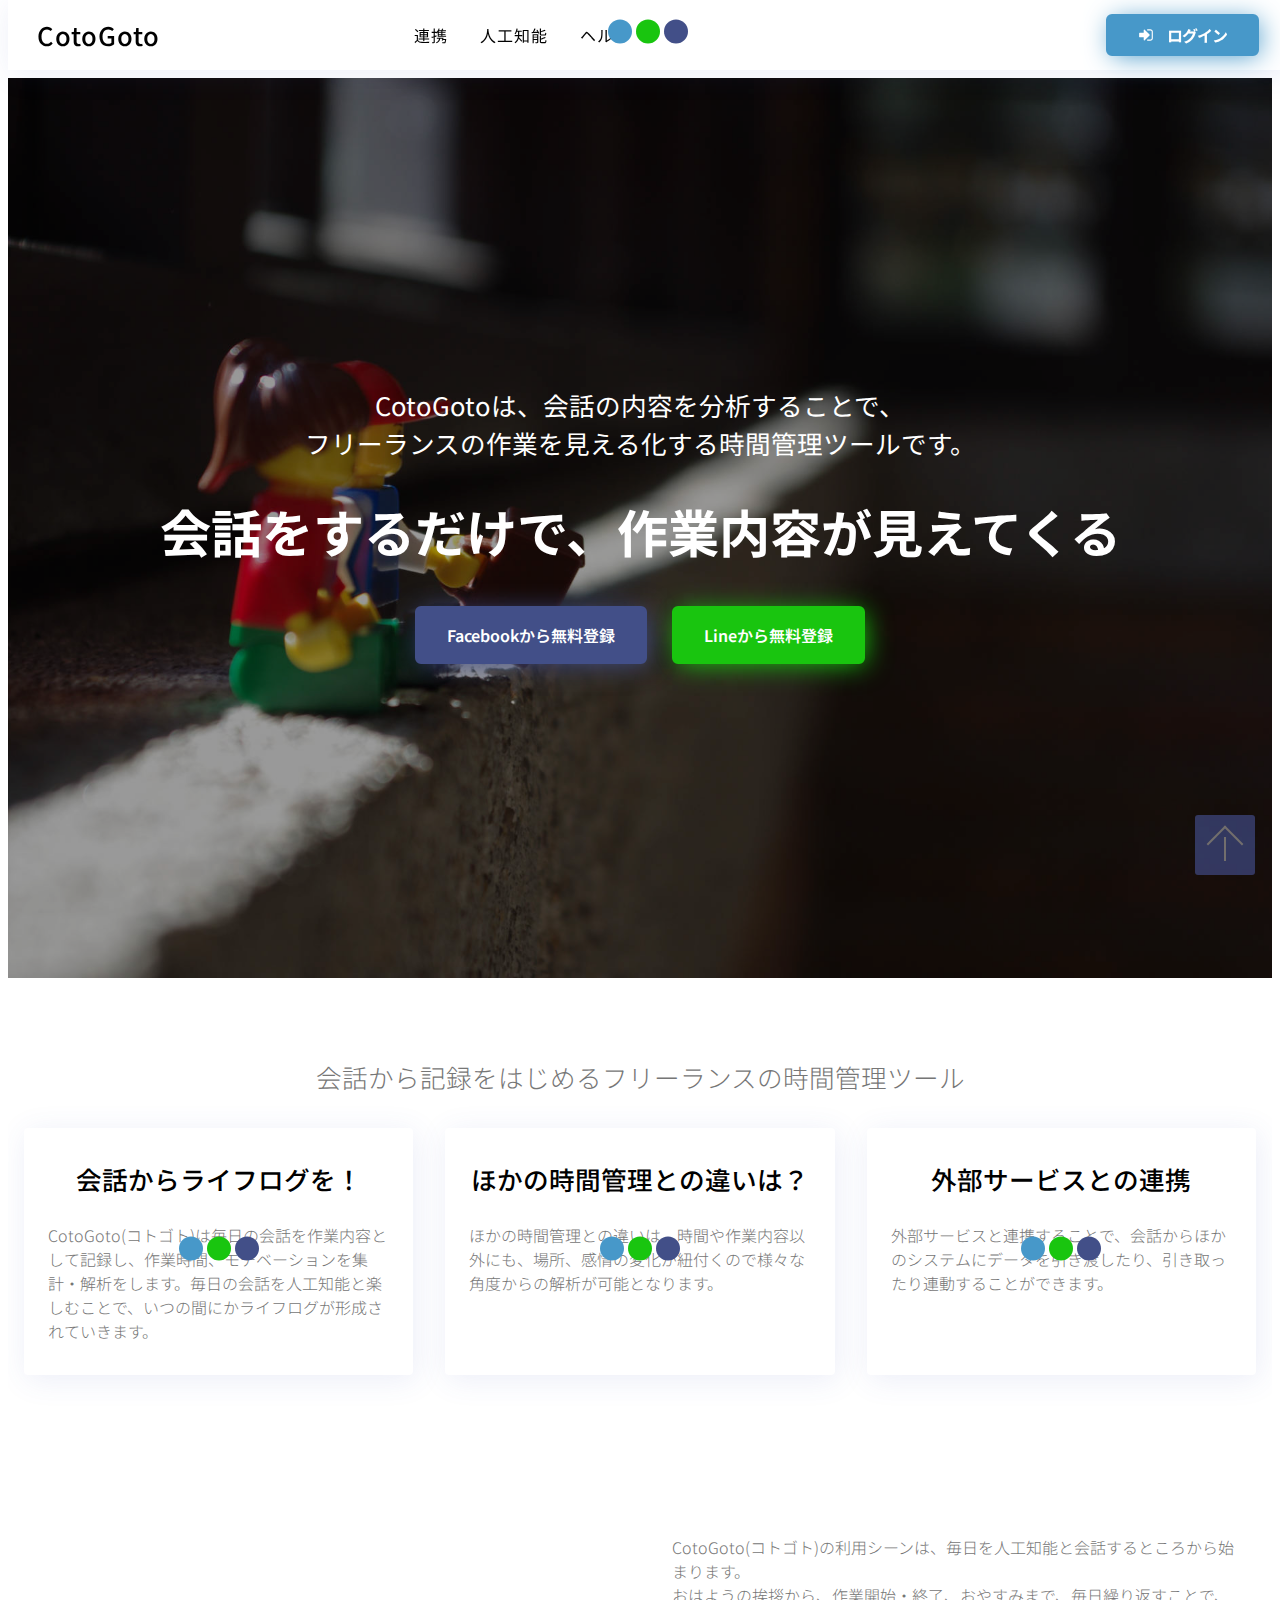
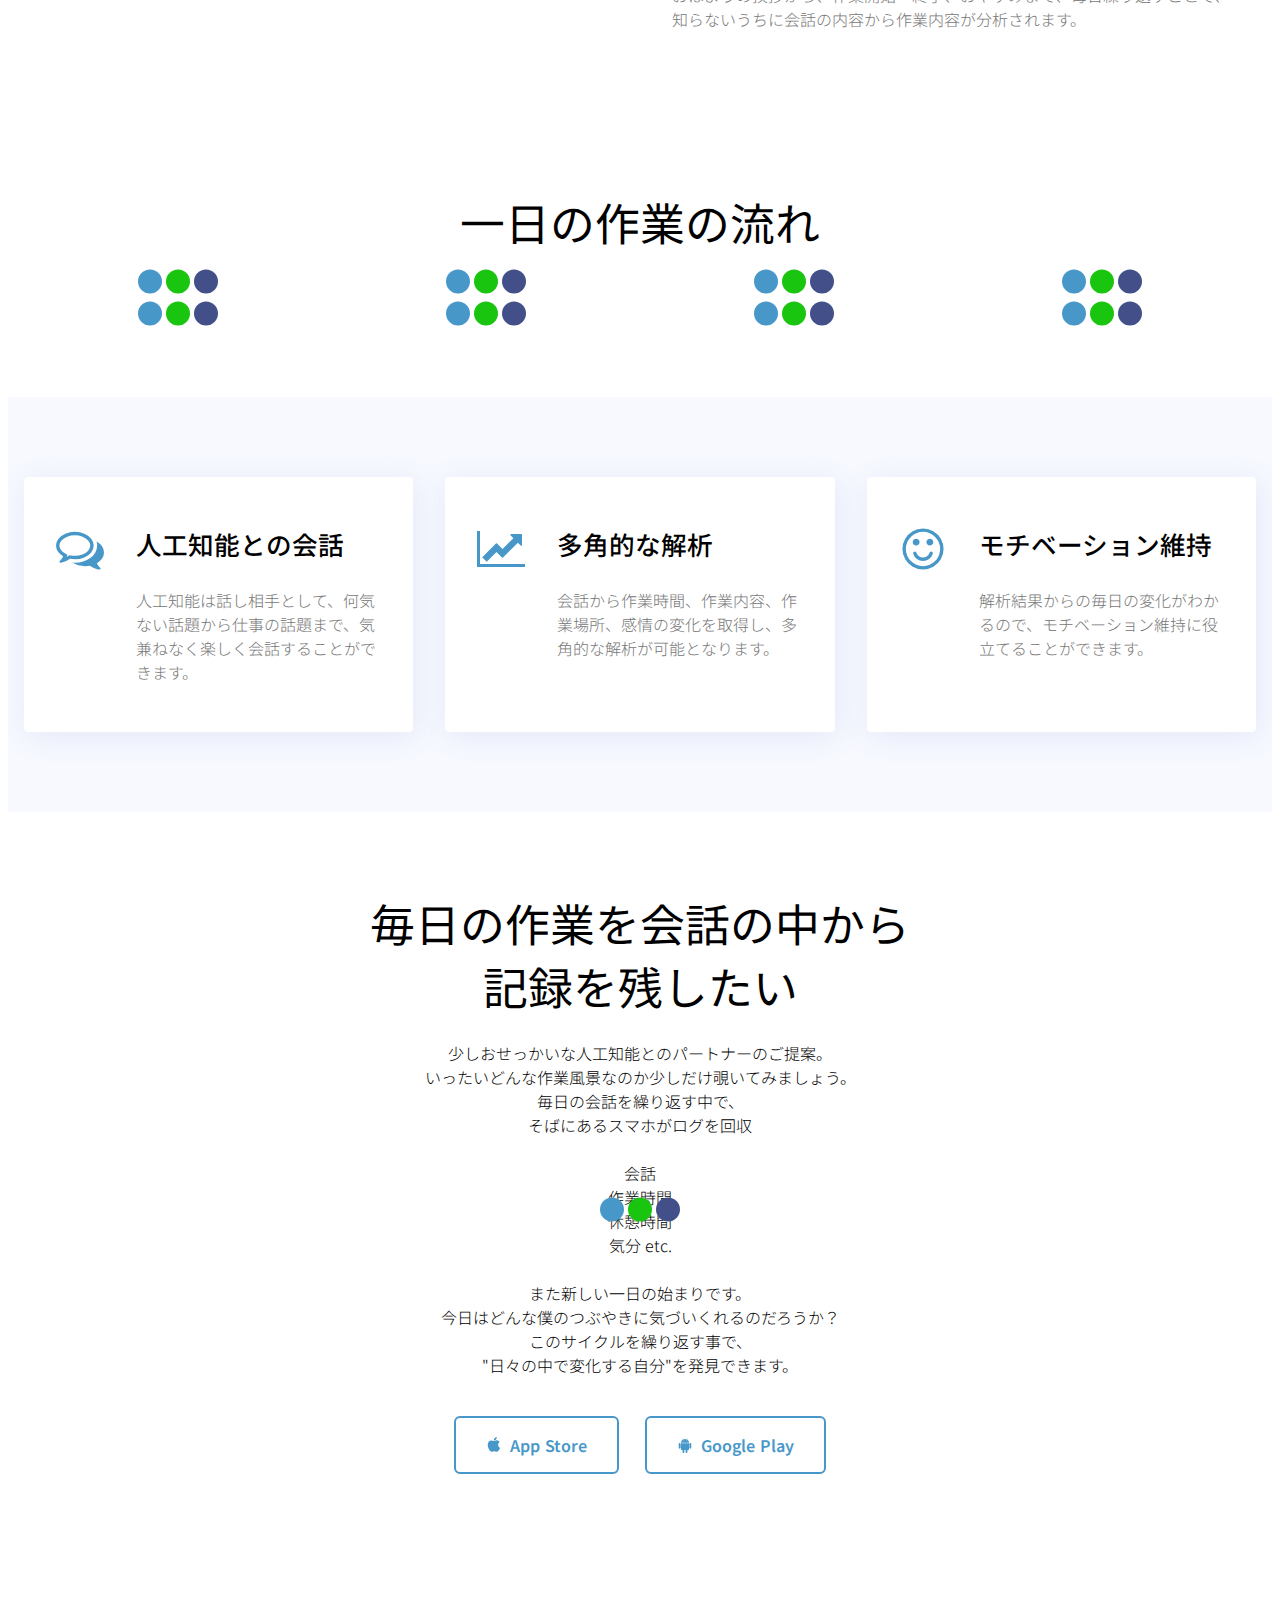
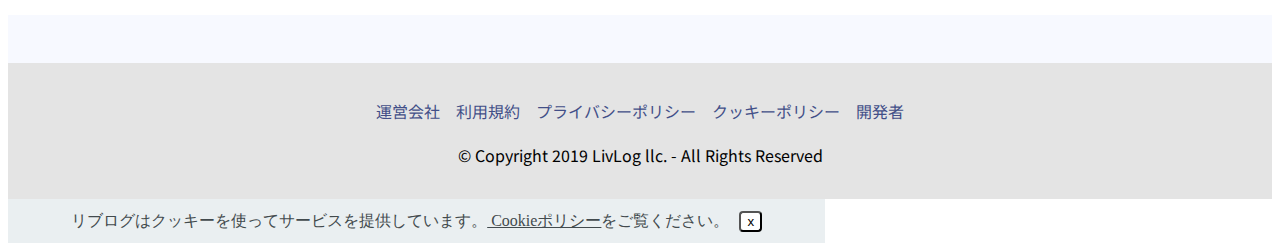
==== commit b495b418: "最新化" ====
--- a/docs/index.html
+++ b/docs/index.html
@@ -1,10 +1,10 @@
 <!DOCTYPE html>
 <html amp >
 <head>
-  <!-- Site made with Mobirise Website Builder v4.10.5, https://mobirise.com -->
+  <!-- Site made with Mobirise Website Builder v4.10.10, https://mobirise.com -->
   <meta charset="UTF-8">
   <meta http-equiv="X-UA-Compatible" content="IE=edge">
-  <meta name="generator" content="Mobirise v4.10.5, mobirise.com">
+  <meta name="generator" content="Mobirise v4.10.10, mobirise.com">
   <meta name="viewport" content="width=device-width, initial-scale=1, minimum-scale=1">
   <link rel="shortcut icon" href="assets/images/icon-90x90.png" type="image/x-icon">
   <meta name="description" content="CotoGoto（コトゴト）は、人工知能との会話をライフログとして記録し、ライフログから作業時間（作業場所・プロジェクト単位）を記録、感情解析をしてモチベーションを記録します。解析結果から自分自身を自己管理するためのサービスです。">
@@ -14,11 +14,11 @@
 <link rel="canonical" href="https://www.cotogoto.ai/">
  <style amp-boilerplate>body{-webkit-animation:-amp-start 8s steps(1,end) 0s 1 normal both;-moz-animation:-amp-start 8s steps(1,end) 0s 1 normal both;-ms-animation:-amp-start 8s steps(1,end) 0s 1 normal both;animation:-amp-start 8s steps(1,end) 0s 1 normal both}@-webkit-keyframes -amp-start{from{visibility:hidden}to{visibility:visible}}@-moz-keyframes -amp-start{from{visibility:hidden}to{visibility:visible}}@-ms-keyframes -amp-start{from{visibility:hidden}to{visibility:visible}}@-o-keyframes -amp-start{from{visibility:hidden}to{visibility:visible}}@keyframes -amp-start{from{visibility:hidden}to{visibility:visible}}</style>
 <noscript><style amp-boilerplate>body{-webkit-animation:none;-moz-animation:none;-ms-animation:none;animation:none}</style></noscript>
-<link href="https://fonts.googleapis.com/css?family=Noto+Sans+JP:100,300,400,500,700,900" rel="stylesheet">
+<link href="https://fonts.googleapis.com/css?family=Noto+Sans+JP:100,300,400,500,700,900&display=swap" rel="stylesheet">
  
  <style amp-custom> 
-.gdpr-block{padding: 10px;font-size: 14px;display: block;text-align: center;}.gdpr-block.covert {display: none;}.gdpr-block label input{width: 15px;height: 15px;margin-right: 10px;margin-bottom: 0;vertical-align: middle;}.gdpr-block label{color: #a7a7a7;vertical-align: middle;user-select: none;margin-bottom: 0;display: inline;}div,span,h1,h2,h3,h4,h5,h6,p,blockquote,a,ol,ul,li,figcaption,textarea,input{font:inherit}*{box-sizing:border-box;outline:none}*:focus{outline:none}body{position:relative;font-style:normal;line-height:1.5;color:#000000}section{background-color:#ffffff;background-position:50% 50%;background-repeat:no-repeat;background-size:cover;overflow:hidden;padding:30px 0}section,.container,.container-fluid{position:relative;word-wrap:break-word}h1,h2,h3,h4,h5,h6{margin:0;padding:0}p,li,blockquote{letter-spacing:0px;line-height:1.7}ul,ol,blockquote,p{margin-bottom:0;margin-top:0}a{cursor:pointer}a,a:hover{text-decoration:none}a.mbr-iconfont:hover{text-decoration:none}h1,h2,h3,h4,h5,h6,.display-1,.display-2,.display-4,.display-5,.display-7{word-break:break-word;word-wrap:break-word}b,strong{font-weight:bold}blockquote{padding:10px 0 10px 20px;position:relative;border-left:3px solid}input:-webkit-autofill,input:-webkit-autofill:hover,input:-webkit-autofill:focus,input:-webkit-autofill:active{transition-delay:9999s;transition-property:background-color,color}html,body{height:auto;min-height:100vh}.mbr-section-title{margin:0;padding:0;font-style:normal;line-height:1.2;width:100%}.mbr-section-subtitle{line-height:1.3;width:100%}.mbr-text{font-style:normal;line-height:1.6;width:100%}.mbr-figure{align-self:center}.btn{text-align:center;position:relative;margin:0.4rem 0.8rem;font-weight:600;border-width:2px;letter-spacing:-1px;word-spacing:1.5px;border-style:solid;font-style:normal;white-space:normal;transition:all 0.2s ease-in-out,box-shadow 2s ease-in-out;display:inline-flex;align-items:center;justify-content:center;word-break:break-word;line-height:1.5}.btn-form{padding:1rem 2rem}.btn-form:hover{cursor:pointer}.note-popover .btn:after{display:none}.card-title{margin:0}.card-img{border-radius:0;width:auto;flex-shrink:0}.card-img img{width:100%}.card{position:relative;background-color:transparent;border:none;border-radius:0;width:100%;padding-left:1rem;padding-right:1rem}@media (max-width: 767px){.card:not(.last-child){padding-bottom:2rem}}.card .card-wrapper{height:100%;box-shadow:2.5px 4.33px 30px 0 rgba(64,87,191,0.1);transition:all 0.3s}.card .card-wrapper:hover{box-shadow:2.5px 4.33px 30px 0 rgba(64,87,191,0.2)}@media (max-width: 767px){.card .card-wrapper{flex-direction:column}}.card img{height:100%;-o-object-fit:cover;object-fit:cover;-o-object-position:center;object-position:center}@media (min-width: 992px){.lg-pb{padding-bottom:3rem}}@media (max-width: 991px){.md-pb{padding-bottom:2rem}}.card-inner,.items-list{display:flex;flex-direction:column}.items-list{list-style-type:none;padding:0}.items-list .list-item{padding:1rem 2rem}.card-head{padding:1.5rem 2rem}.card-price-wrap{padding:1rem 2rem;display:flex;flex-direction:column}.card-button{padding:1rem;margin:0}.gallery-img-wrap{position:relative;height:100%}.gallery-img-wrap:hover{cursor:pointer}.gallery-img-wrap:hover span,.gallery-img-wrap:hover .caption-on-hover{opacity:1}.gallery-img-wrap:hover:after{opacity:0.5}.gallery-img-wrap amp-img{height:100%}.gallery-img-wrap:after{content:"";position:absolute;top:0;bottom:0;left:0;right:0;background:#000;opacity:0;transition:opacity 0.3s;pointer-events:none}.gallery-img-wrap span,.gallery-img-wrap .img-caption{position:absolute;z-index:3;pointer-events:none}.gallery-img-wrap span,.gallery-img-wrap .caption-on-hover{opacity:0;transition:opacity 0.3s}.gallery-img-wrap span{left:50%;top:50%;-webkit-transform:translate(-50%,-50%);transform:translate(-50%,-50%);color:#000;background-color:#fff;font-size:1rem;width:2rem;height:2rem;padding:0.5rem;border-radius:50%}.gallery-img-wrap .img-caption{left:0;right:0}.gallery-img-wrap .img-caption.caption-top{top:0}.gallery-img-wrap .img-caption.caption-bottom{bottom:0}.gallery-img-wrap .img-caption:not(.caption-on-hover):after{content:"";position:absolute;top:0;left:0;right:0;height:100%;transition:opacity 0.3s;z-index:-1;pointer-events:none}.is-builder .gallery-img-wrap span{pointer-events:all}.is-builder .gallery-img-wrap .img-caption>*{pointer-events:all}.icons-list a{margin-right:1rem}.icons-list a:last-child{margin-right:0}.counter-container{position:relative}.counter-container ol li{margin-bottom:2rem}.counter-container.stylizedCounters ol{counter-reset:section}.counter-container.stylizedCounters ol li{z-index:3;list-style:none}.counter-container.stylizedCounters ol li:before{z-index:2;position:absolute;left:0px;counter-increment:section;content:counters(section,".") " ";text-align:center;margin:0 10px;line-height:37px;width:40px;height:40px;transition:all 0.2s;color:#232323;font-size:25px;border-radius:50%;font-weight:bold}.timeline-wrap{position:relative}.timeline-wrap .iconBackground{position:absolute;left:50%;width:20px;height:20px;line-height:30px;text-align:center;border-radius:50%;font-size:30px;display:inline-block;background-color:#232323;top:20px;margin-left:-10px}@media (max-width: 768px){.timeline-wrap .iconBackground{left:0}}.separline{position:relative}@media (max-width: 768px){.separline:not(.last-child){padding-bottom:2rem}}.separline:before{position:absolute;content:"";width:2px;background-color:#232323;left:calc(50% - 1px);height:calc(100% - 20px);top:40px}@media (max-width: 768px){.separline:before{left:0}}amp-image-lightbox a.control{position:absolute;width:32px;height:32px;right:48px;top:32px;z-index:1000}amp-image-lightbox a.control .close{position:relative}amp-image-lightbox a.control .close:before,amp-image-lightbox a.control .close:after{position:absolute;left:15px;content:" ";height:33px;width:2px;background-color:#fff}amp-image-lightbox a.control .close:before{-webkit-transform:rotate(45deg);transform:rotate(45deg)}amp-image-lightbox a.control .close:after{-webkit-transform:rotate(-45deg);transform:rotate(-45deg)}.hidden{visibility:hidden}.super-hide{display:none}.inactive{-webkit-user-select:none;-moz-user-select:none;-ms-user-select:none;user-select:none;pointer-events:none;-webkit-user-drag:none;user-drag:none}.popover-content ul.show{min-height:155px}.mbr-white{color:#ffffff}.mbr-black{color:#000000}.mbr-gray{color:#767676}.align-left{text-align:left}.align-left .list-item{justify-content:flex-start}.align-center{text-align:center}.align-center .list-item{justify-content:center}.align-right{text-align:right}.align-right .list-item{justify-content:flex-end}@media (max-width: 767px){.align-left,.align-center,.align-right{text-align:center}.align-left .list-item,.align-center .list-item,.align-right .list-item{justify-content:center}}.mbr-light{font-weight:300}.mbr-regular{font-weight:400}.mbr-semibold{font-weight:500}.mbr-bold{font-weight:700}.mbr-section-btn{margin-left:-0.8rem;margin-right:-0.8rem;font-size:0}nav .mbr-section-btn{margin-left:0rem;margin-right:0rem}.btn .mbr-iconfont,.btn.btn-sm .mbr-iconfont{cursor:pointer;margin-right:0.5rem}.btn.btn-md .mbr-iconfont,.btn.btn-md .mbr-iconfont{margin-right:0.8rem}[type="submit"]{-webkit-appearance:none}.mbr-fullscreen .mbr-overlay{min-height:100vh}.mbr-fullscreen{display:flex;display:-moz-flex;display:-ms-flex;display:-o-flex;align-items:center;-webkit-align-items:center;min-height:100vh;padding-top:3rem;padding-bottom:3rem}.mbr-overlay{bottom:0;left:0;position:absolute;right:0;top:0;z-index:0}.mbr-parallax-bg{bottom:0;left:0;opacity:0.5;position:absolute;right:0;top:0;z-index:0;background-position:50% 50%;background-repeat:no-repeat;background-size:cover}section.menu{min-height:70px}.menu-container{display:flex;justify-content:space-between;align-items:center;min-height:70px}@media (max-width: 991px){.menu-container{max-width:100%;padding:0 2rem}}@media (max-width: 767px){.menu-container{padding:0 1rem}}.navbar{z-index:100;width:100%}.navbar-fixed-top{position:fixed;top:0}.navbar-brand{display:flex;align-items:center;word-break:break-word;z-index:1}.navbar-logo{margin-right:0.8rem}@media (max-width: 767px){.navbar-logo amp-img{max-height:55px;max-width:55px}}.navbar-caption-wrap{display:flex}.navbar .navbar-collapse{display:flex;flex-basis:auto;align-items:center;justify-content:flex-end}@media (max-width: 991px){.navbar .navbar-collapse{display:none;position:absolute;top:0;right:0;min-height:100vh;padding:70px 2rem 1rem;z-index:1}}@media (max-width: 991px){.navbar.opened .navbar-collapse.show,.navbar.opened .navbar-collapse.collapsing{display:block}.is-builder .navbar-collapse{position:fixed}}.navbar-nav{list-style-type:none;display:flex;flex-wrap:wrap;padding-left:0;min-width:10rem}@media (max-width: 991px){.navbar-nav{flex-direction:column}}.navbar-nav .mbr-iconfont{margin-right:0.2rem}.nav-item{word-break:break-all}.nav-link{display:flex;align-items:center;justify-content:center}.nav-link,.navbar-caption{transition:all 0.2s;letter-spacing:1px}.nav-dropdown .dropdown-menu{min-width:10rem;padding-bottom:1.25rem;padding-top:1.25rem;position:absolute;left:0}.nav-dropdown .dropdown-menu .dropdown-item{line-height:2;display:flex;justify-content:center;align-items:center;padding:0.25rem 1.5rem;white-space:nowrap}.nav-dropdown .dropdown-menu .dropdown{position:relative}.dropdown-menu .dropdown:hover>.dropdown-menu{opacity:1;pointer-events:all}.nav-dropdown .dropdown-submenu{top:0;left:100%;margin:0}.nav-item.dropdown{position:relative}.nav-item.dropdown .dropdown-menu{opacity:0;pointer-events:none}.nav-item.dropdown:hover>.dropdown-menu{opacity:1;pointer-events:all}.link.dropdown-toggle:after{content:"";margin-left:0.25rem;border-top:0.35em solid;border-right:0.35em solid transparent;border-left:0.35em solid transparent;border-bottom:0}.navbar .dropdown.open>.dropdown-menu{display:block}@media (max-width: 991px){.is-builder .nav-dropdown .dropdown-menu{position:relative}.nav-dropdown .dropdown-submenu{left:0}.dropdown-item{padding:0.25rem 1.5rem;margin:0;justify-content:center}.dropdown-item:after{right:auto}.navbar.opened .dropdown-menu{top:0}.dropdown-toggle[data-toggle="dropdown-submenu"]:after{content:"";margin-left:0.25rem;border-top:0.35em solid;border-right:0.35em solid transparent;border-left:0.35em solid transparent;border-bottom:0;top:55%}}.navbar-buttons{display:flex;flex-wrap:wrap;align-items:center;justify-content:center}@media (max-width: 991px){.navbar-buttons{flex-direction:column}}.menu-social-list{display:flex;align-items:center;justify-content:center;flex-wrap:wrap}.menu-social-list a{font-size:1.5rem;margin:0 0.5rem}button.navbar-toggler{position:absolute;right:20px;top:25px;width:31px;height:20px;cursor:pointer;transition:all 0.2s;align-self:center}.hamburger span{position:absolute;right:0;width:30px;height:2px;border-right:5px}.hamburger span:nth-child(1){top:0;transition:all 0.2s}.hamburger span:nth-child(2){top:8px;transition:all 0.15s}.hamburger span:nth-child(3){top:8px;transition:all 0.15s}.hamburger span:nth-child(4){top:16px;transition:all 0.2s}nav.opened .navbar-toggler:not(.hide) .hamburger span:nth-child(1){top:8px;width:0;opacity:0;right:50%;transition:all 0.2s}nav.opened .navbar-toggler:not(.hide) .hamburger span:nth-child(2){-webkit-transform:rotate(45deg);transform:rotate(45deg);transition:all 0.25s}nav.opened .navbar-toggler:not(.hide) .hamburger span:nth-child(3){-webkit-transform:rotate(-45deg);transform:rotate(-45deg);transition:all 0.25s}nav.opened .navbar-toggler:not(.hide) .hamburger span:nth-child(4){top:8px;width:0;opacity:0;right:50%;transition:all 0.2s}.ampstart-btn.hamburger{position:absolute;top:25px;right:15px;margin-left:auto;width:30px;height:20px;background:none;border:none;cursor:pointer;z-index:1000}@media (min-width: 992px){.ampstart-btn,amp-sidebar{display:none}.dropdown-menu .dropdown-toggle:after{content:"";border-bottom:0.35em solid transparent;border-left:0.35em solid;border-right:0;border-top:0.35em solid transparent;margin-left:0.3rem;margin-top:-0.3077em;position:absolute;right:1.1538em;top:50%}}.close-sidebar{width:30px;height:30px;position:relative;cursor:pointer;background-color:transparent;border:none}.close-sidebar span{position:absolute;left:0;width:30px;height:2px;border-right:5px}.close-sidebar span:nth-child(1){-webkit-transform:rotate(45deg);transform:rotate(45deg)}.close-sidebar span:nth-child(2){-webkit-transform:rotate(-45deg);transform:rotate(-45deg)}.builder-sidebar{position:relative;min-height:100vh;z-index:1030;padding:1rem 2rem;max-width:20rem}.builder-sidebar .dropdown:hover>.dropdown-menu{position:relative;text-align:center}section.sidebar-open:before{content:"";position:fixed;top:0;bottom:0;right:0;left:0;background-color:rgba(0,0,0,0.2);z-index:1040}.map-placeholder{display:none}.map-placeholder h4{padding-top:5rem;color:#767676;text-align:center}.google-map{position:relative;width:100%}@media (max-width: 992px){.google-map{padding:0;margin:0}}.google-map [data-state-details]{color:#6b6763;font-family:Montserrat;height:1.5em;margin-top:-0.75em;padding-left:1.25rem;padding-right:1.25rem;position:absolute;text-align:center;top:50%;width:100%}.google-map[data-state]{background:#e9e5dc}.google-map[data-state="loading"] [data-state-details]{display:none}div[submit-success]>*{padding:1rem;margin-bottom:1rem}div[submit-error]>*{padding:1rem;margin-bottom:1rem}textarea[type="hidden"]{display:none}amp-img{width:100%}amp-img img{max-height:100%;max-width:100%}img.mbr-temp{width:100%}.rounded{border-radius:50%}.is-builder .nodisplay+img[async],.is-builder .nodisplay+img[decoding="async"],.is-builder amp-img>a+img[async],.is-builder amp-img>a+img[decoding="async"]{display:none}html:not(.is-builder) amp-img>a{position:absolute;top:0;bottom:0;left:0;right:0;z-index:1}.is-builder .temp-amp-sizer{position:absolute}.is-builder amp-youtube .temp-amp-sizer,.is-builder amp-vimeo .temp-amp-sizer{position:static}.is-builder section.horizontal-menu .ampstart-btn{display:none}.is-builder section.horizontal-menu .dropdown-menu{z-index:auto;opacity:1;pointer-events:auto}.is-builder section.horizontal-menu .nav-dropdown .link.dropdown-toggle[aria-expanded="true"]{margin-right:0;padding:0.667em 1em}.mobirise-spinner{position:absolute;top:50%;left:40%;margin-left:10%;-webkit-transform:translate3d(-50%,-50%,0);z-index:4}.mobirise-spinner em{width:24px;height:24px;background:#3ac;border-radius:100%;display:inline-block;-webkit-animation:slide 1s infinite}.mobirise-spinner em:nth-child(1){-webkit-animation-delay:0.1s}.mobirise-spinner em:nth-child(2){-webkit-animation-delay:0.2s}.mobirise-spinner em:nth-child(3){-webkit-animation-delay:0.3s}@-webkit-keyframes slide{0%{-webkit-transform:scale(1)}50%{opacity:0.3;-webkit-transform:scale(2)}100%{-webkit-transform:scale(1)}}@keyframes slide{0%{-webkit-transform:scale(1)}50%{opacity:0.3;-webkit-transform:scale(2)}100%{-webkit-transform:scale(1)}}.mobirise-loader .amp-active>div{display:none}.container{padding-right:1rem;padding-left:1rem;width:100%;margin-right:auto;margin-left:auto}@media (max-width: 767px){.container{max-width:540px}}@media (min-width: 768px){.container{max-width:720px}}@media (min-width: 992px){.container{max-width:960px}}@media (min-width: 1200px){.container{max-width:1340px}}.container-fluid{width:100%;margin-right:auto;margin-left:auto;padding-left:1rem;padding-right:1rem}.media-container-row{display:flex;flex-wrap:wrap}@media (min-width: 992px){.media-container-row{flex-wrap:nowrap}}.form-block{z-index:1;background-color:transparent;padding:3rem;position:relative;overflow:hidden}.form-block .mbr-overlay{z-index:-1}@media (max-width: 992px){.form-block{padding:1rem}}form input,form textarea,form select{width:100%;border:1px solid #e4e4e4;font-weight:300;letter-spacing:-1px;background-color:white;box-sizing:border-box;padding:1.5rem 0 1.5rem 1.5rem;border-radius:6px;box-shadow:2.5px 4.33px 30px 0 rgba(64,87,191,0.1)}form input:focus,form textarea:focus,form select:focus{outline:none}form input[type="checkbox"],form input[type="radio"]{border:none;background:none;box-shadow:none;width:auto}form .field{padding-top:0.5rem;padding-bottom:0.5rem}form textarea.field-input{height:188px}form .fieldset{display:flex;justify-content:center;flex-wrap:wrap;align-items:center}form .btn{margin:0}.mbr-flex{display:flex}.flex-wrap{flex-wrap:wrap}.mbr-jc-s{justify-content:flex-start}.mbr-jc-c{justify-content:center}.mbr-jc-e{justify-content:flex-end}.mbr-row,.mbr-form-row{display:flex;flex-wrap:wrap;margin-right:-1rem;margin-left:-1rem}.mbr-form-row{margin-right:-0.5rem;margin-left:-0.5rem}.mbr-form-row>[class*="mbr-col"]{padding-left:0.5rem;padding-right:0.5rem}.mbr-row-reverse{flex-direction:row-reverse}.mbr-column{flex-direction:column}@media (max-width: 767px){.mbr-col,.mbr-col-auto{padding-right:1rem;padding-left:1rem}.mbr-col-sm-12{flex:0 0 100%;max-width:100%;padding-right:1rem;padding-left:1rem}}@media (min-width: 768px){.mbr-col{flex:1 1 auto;max-width:100%;padding-right:1rem;padding-left:1rem}.mbr-col-auto{flex:0 0 auto;width:auto;padding-right:1rem;padding-left:1rem}.mbr-col-md-3{flex:0 0 25%;max-width:25%;padding-right:1rem;padding-left:1rem}.mbr-col-md-4{flex:0 0 33.333333%;max-width:33.333333%;padding-right:1rem;padding-left:1rem}.mbr-col-md-5{flex:0 0 41.666667%;max-width:41.666667%;padding-right:1rem;padding-left:1rem}.mbr-col-md-6{flex:0 0 50%;max-width:50%;padding-right:1rem;padding-left:1rem}.mbr-col-md-7{flex:0 0 58.333333%;max-width:58.333333%;padding-right:1rem;padding-left:1rem}.mbr-col-md-8{flex:0 0 66.666667%;max-width:66.666667%;padding-left:1rem;padding-right:1rem}.mbr-col-md-10{flex:0 0 83.333333%;max-width:83.333333%;padding-left:1rem;padding-right:1rem}.mbr-col-md-12{flex:0 0 100%;max-width:100%;padding-right:1rem;padding-left:1rem}}@media (min-width: 992px){.mbr-col-lg-2{flex:0 0 16.666667%;max-width:16.666667%;padding-right:1rem;padding-left:1rem}.mbr-col-lg-3{flex:0 0 25%;max-width:25%;padding-right:1rem;padding-left:1rem}.mbr-col-lg-4{flex:0 0 33.33%;max-width:33.33%;padding-right:1rem;padding-left:1rem}.mbr-col-lg-5{flex:0 0 41.666%;max-width:41.666%;padding-right:1rem;padding-left:1rem}.mbr-col-lg-6{flex:0 0 50%;max-width:50%;padding-right:1rem;padding-left:1rem}.mbr-col-lg-7{flex:0 0 58.333333%;max-width:58.333333%;padding-right:1rem;padding-left:1rem}.mbr-col-lg-8{flex:0 0 66.666667%;max-width:66.666667%;padding-left:1rem;padding-right:1rem}.mbr-col-lg-9{flex:0 0 75%;max-width:75%;padding-left:1rem;padding-right:1rem}.mbr-col-lg-10{flex:0 0 83.3333%;max-width:83.3333%;padding-right:1rem;padding-left:1rem}.mbr-col-lg-12{flex:0 0 100%;max-width:100%;padding-right:1rem;padding-left:1rem}}@media (min-width: 1200px){.mbr-col-xl-7{flex:0 0 58.333333%;max-width:58.333333%;padding-right:1rem;padding-left:1rem}.mbr-col-xl-4{flex:0 0 33.333333%;max-width:33.333333%;padding-right:1rem;padding-left:1rem}.mbr-col-xl-8{flex:0 0 66.666667%;max-width:66.666667%;padding-left:1rem;padding-right:1rem}.mbr-col-xl-5{flex:0 0 41.666667%;max-width:41.666667%}}.btn-icon{display:none}.mbr-pt-1{padding-top:0.5rem}.mbr-pt-2{padding-top:1rem}.mbr-pt-3{padding-top:1.5rem}.mbr-pt-4{padding-top:2rem}.mbr-pt-5{padding-top:3rem}.mbr-pb-1{padding-bottom:0.5rem}.mbr-pb-2{padding-bottom:1rem}.mbr-pb-3{padding-bottom:1.5rem}.mbr-pb-4{padding-bottom:2rem}.mbr-pb-5{padding-bottom:3rem}.mbr-px-1{padding-left:0.5rem;padding-right:0.5rem}.mbr-px-2{padding-left:1rem;padding-right:1rem}.mbr-px-3{padding-left:1.5rem;padding-right:1.5rem}.mbr-px-4{padding-left:2rem;padding-right:2rem}@media (max-width: 991px){.mbr-px-4{padding-left:1rem;padding-right:1rem}}.mbr-px-5{padding-left:3rem;padding-right:3rem}@media (max-width: 991px){.mbr-px-5{padding-left:1rem;padding-right:1rem}}.mbr-m-sub-1{margin-left:-1rem;margin-right:-1rem}@media (max-width: 768px){.mbr-m-sub-1{margin-left:0;margin-right:0}}.mbr-py-1{padding-top:0.5rem;padding-bottom:0.5rem}.mbr-py-2{padding-top:1rem;padding-bottom:1rem}@media (max-width: 767px){.mbr-py-2{padding-top:0rem;padding-bottom:0rem}}.mbr-py-3{padding-top:1.5rem;padding-bottom:1.5rem}@media (max-width: 991px){.mbr-py-3{padding-top:1rem;padding-bottom:1rem}}.mbr-py-4{padding-top:2rem;padding-bottom:2rem}@media (max-width: 991px){.mbr-py-4{padding-top:1rem;padding-bottom:1rem}}.mbr-py-5{padding-top:3rem;padding-bottom:3rem}@media (max-width: 991px){.mbr-py-5{padding-top:1rem;padding-bottom:1rem}}.mbr-p-1{padding:0.5rem}.mbr-p-2{padding:1rem}.mbr-p-3{padding:1.5rem}@media (max-width: 991px){.mbr-p-3{padding:1rem}}.mbr-p-4{padding:2rem}@media (max-width: 991px){.mbr-p-4{padding:1rem}}.mbr-p-5{padding:3rem}@media (max-width: 991px){.mbr-p-5{padding:1rem}}.mbr-ml-auto{margin-left:auto}.mbr-mr-auto{margin-right:auto}.mbr-m-auto{margin:auto}amp-img,img{height:100%;width:100%}amp-sidebar{background:transparent}#scrollToTopMarker{position:absolute;width:0px;height:0px;top:300px}#scrollToTopButton{position:fixed;bottom:25px;right:25px;opacity:0.4;z-index:5000;font-size:32px;height:60px;width:60px;border:none;border-radius:3px;cursor:pointer}#scrollToTopButton:focus{outline:none}#scrollToTopButton a:before{content:"";position:absolute;height:40%;top:36%;width:2px;left:calc(50% - 1px)}#scrollToTopButton a:after{content:"";position:absolute;border-top:2px solid;border-right:2px solid;width:40%;height:40%;left:calc(30% - 1px);bottom:30%;-webkit-transform:rotate(-45deg);transform:rotate(-45deg)}.is-builder #scrollToTopButton a:after{left:30%}.is-builder .menu{overflow:visible}input::-webkit-input-placeholder,textarea::-webkit-input-placeholder{color:#d1d1d1}.card-wrapper{border-radius:4px;overflow:hidden;z-index:2}.form-check{margin-bottom:0}.form-check-label{padding-left:0}.form-check-input{position:relative;margin:4px}.form-check-inline{display:inline-flex;align-items:center;padding-left:0;margin-right:.75rem}
-body{font-family: Work Sans;}blockquote{border-color: #4798c9;}div[submit-success] > *{background: #424f88;}div[submit-error] > *{background: #b2ccd2;}.display-1{font-family: 'Noto Sans JP',sans-serif;font-size: 3.2rem;line-height: 1.1;}.display-2{font-family: 'Noto Sans JP',sans-serif;font-size: 2.8rem;line-height: 1.4;}.display-4{font-family: 'Noto Sans JP',sans-serif;font-size: 1rem;line-height: 1.4;}.display-5{font-family: 'Noto Sans JP',sans-serif;font-size: 1.6rem;line-height: 1.5;}.display-7{font-family: 'Noto Sans JP',sans-serif;font-size: 1rem;line-height: 1.5;letter-spacing: normal;}.mbr-form input,.mbr-form textarea,.mbr-form select{font-family: 'Noto Sans JP',sans-serif;font-size: 1rem;line-height: 1;}@media (max-width: 768px){.display-1{font-size: 2.56rem;font-size: calc( 1.77rem + (3.2 - 1.77) * ((100vw - 20rem) / (48 - 20)));line-height: calc( 1.4 * (1.77rem + (3.2 - 1.77) * ((100vw - 20rem) / (48 - 20))));}.display-2{font-size: 2.24rem;font-size: calc( 1.63rem + (2.8 - 1.63) * ((100vw - 20rem) / (48 - 20)));line-height: calc( 1.4 * (1.63rem + (2.8 - 1.63) * ((100vw - 20rem) / (48 - 20))));}.display-4{font-size: 0.8rem;font-size: calc( 1rem + (1 - 1) * ((100vw - 20rem) / (48 - 20)));line-height: calc( 1.4 * (1rem + (1 - 1) * ((100vw - 20rem) / (48 - 20))));}.display-5{font-size: 1.28rem;font-size: calc( 1.21rem + (1.6 - 1.21) * ((100vw - 20rem) / (48 - 20)));line-height: calc( 1.4 * (1.21rem + (1.6 - 1.21) * ((100vw - 20rem) / (48 - 20))));}.display-7{font-size: 0.8rem;font-size: calc( 1rem + (1 - 1) * ((100vw - 20rem) / (48 - 20)));line-height: calc( 1.4 * (1rem + (1 - 1) * ((100vw - 20rem) / (48 - 20))));}}.btn{transition: all 0.3s;padding: 15px 30px;border-radius: 6px;}.btn-sm{padding: 15px 30px;border-radius: 6px;}.btn-md{padding: 15px 30px;border-radius: 6px;}.btn-lg{padding: 15px 30px;border-radius: 6px;}.bg-primary{background-color: #4798c9;}.bg-success{background-color: #424f88;}.bg-info{background-color: #5ba533;}.bg-warning{background-color: #465052;}.bg-danger{background-color: #b2ccd2;}.btn-secondary{box-shadow: 3px 3px 27px -3px #19c50f;}.btn-secondary,.btn-secondary:active,.btn-secondary.active{background-color: #19c50f;border-color: #19c50f;color: #ffffff;}.btn-secondary:hover,.btn-secondary:focus,.btn-secondary.focus{background-color: #000000;border-color: #000000;color: #ffffff;}.btn-secondary.disabled,.btn-secondary:disabled{color: #ffffff;background-color: #000000;border-color: #000000;}.btn-secondary:hover{box-shadow: none;}.btn-info{box-shadow: 3px 3px 27px -3px #5ba533;}.btn-info,.btn-info:active,.btn-info.active{background-color: #5ba533;border-color: #5ba533;color: #ffffff;}.btn-info:hover,.btn-info:focus,.btn-info.focus{background-color: #000000;border-color: #000000;color: #ffffff;}.btn-info.disabled,.btn-info:disabled{color: #ffffff;background-color: #000000;border-color: #000000;}.btn-info:hover{box-shadow: none;}.btn-success{box-shadow: 3px 3px 27px -3px #424f88;}.btn-success,.btn-success:active,.btn-success.active{background-color: #424f88;border-color: #424f88;color: #ffffff;}.btn-success:hover,.btn-success:focus,.btn-success.focus{background-color: #000000;border-color: #000000;color: #ffffff;}.btn-success.disabled,.btn-success:disabled{color: #ffffff;background-color: #000000;border-color: #000000;}.btn-success:hover{box-shadow: none;}.btn-warning{box-shadow: 3px 3px 27px -3px #465052;}.btn-warning,.btn-warning:active,.btn-warning.active{background-color: #465052;border-color: #465052;color: #ffffff;}.btn-warning:hover,.btn-warning:focus,.btn-warning.focus{background-color: #000000;border-color: #000000;color: #ffffff;}.btn-warning.disabled,.btn-warning:disabled{color: #ffffff;background-color: #000000;border-color: #000000;}.btn-warning:hover{box-shadow: none;}.btn-danger{box-shadow: 3px 3px 27px -3px #b2ccd2;}.btn-danger,.btn-danger:active,.btn-danger.active{background-color: #b2ccd2;border-color: #b2ccd2;color: #ffffff;}.btn-danger:hover,.btn-danger:focus,.btn-danger.focus{background-color: #000000;border-color: #000000;color: #ffffff;}.btn-danger.disabled,.btn-danger:disabled{color: #ffffff;background-color: #000000;border-color: #000000;}.btn-danger:hover{box-shadow: none;}.btn-primary{box-shadow: 3px 3px 27px -3px #4798c9;}.btn-primary,.btn-primary:active,.btn-primary.active{background-color: #4798c9;border-color: #4798c9;color: #ffffff;}.btn-primary:hover,.btn-primary:focus,.btn-primary.focus{background-color: #000000;border-color: #000000;color: #ffffff;}.btn-primary.disabled,.btn-primary:disabled{color: #ffffff;background-color: #000000;border-color: #000000;}.btn-primary:hover{box-shadow: none;}.btn-black{box-shadow: 3px 3px 27px -3px #010101;}.btn-black,.btn-black:active,.btn-black.active{background-color: #010101;border-color: #010101;color: #ffffff;}.btn-black:hover,.btn-black:focus,.btn-black.focus{background-color: #000000;border-color: #000000;color: #ffffff;}.btn-black.disabled,.btn-black:disabled{color: #ffffff;background-color: #000000;border-color: #000000;}.btn-black:hover{box-shadow: none;}.btn-white,.btn-white:active,.btn-white.active{background-color: #fcfcfc;border-color: #fcfcfc;color: #7d7d7d;}.btn-white:hover,.btn-white:focus,.btn-white.focus{background-color: #000000;border-color: #000000;color: #7d7d7d;}.btn-white.disabled,.btn-white:disabled{color: #7d7d7d;background-color: #000000;border-color: #000000;}.btn-primary-outline,.btn-primary-outline:active,.btn-primary-outline.active{background: none;border-color: #4798c9;color: #4798c9;}.btn-primary-outline:hover,.btn-primary-outline:focus,.btn-primary-outline.focus{color: #ffffff;background-color: #4798c9;border-color: #4798c9;box-shadow: 3px 3px 27px -3px #4798c9;}.btn-primary-outline.disabled,.btn-primary-outline:disabled{color: #ffffff;background-color: #4798c9;border-color: #4798c9;}.btn-secondary-outline,.btn-secondary-outline:active,.btn-secondary-outline.active{background: none;border-color: #19c50f;color: #19c50f;}.btn-secondary-outline:hover,.btn-secondary-outline:focus,.btn-secondary-outline.focus{color: #ffffff;background-color: #19c50f;border-color: #19c50f;box-shadow: 3px 3px 27px -3px #19c50f;}.btn-secondary-outline.disabled,.btn-secondary-outline:disabled{color: #ffffff;background-color: #19c50f;border-color: #19c50f;}.btn-info-outline,.btn-info-outline:active,.btn-info-outline.active{background: none;border-color: #5ba533;color: #5ba533;}.btn-info-outline:hover,.btn-info-outline:focus,.btn-info-outline.focus{color: #ffffff;background-color: #5ba533;border-color: #5ba533;box-shadow: 3px 3px 27px -3px #5ba533;}.btn-info-outline.disabled,.btn-info-outline:disabled{color: #ffffff;background-color: #5ba533;border-color: #5ba533;}.btn-success-outline,.btn-success-outline:active,.btn-success-outline.active{background: none;border-color: #424f88;color: #424f88;}.btn-success-outline:hover,.btn-success-outline:focus,.btn-success-outline.focus{color: #ffffff;background-color: #424f88;border-color: #424f88;box-shadow: 3px 3px 27px -3px #424f88;}.btn-success-outline.disabled,.btn-success-outline:disabled{color: #ffffff;background-color: #424f88;border-color: #424f88;}.btn-warning-outline,.btn-warning-outline:active,.btn-warning-outline.active{background: none;border-color: #465052;color: #465052;}.btn-warning-outline:hover,.btn-warning-outline:focus,.btn-warning-outline.focus{color: #ffffff;background-color: #465052;border-color: #465052;box-shadow: 3px 3px 27px -3px #465052;}.btn-warning-outline.disabled,.btn-warning-outline:disabled{color: #ffffff;background-color: #465052;border-color: #465052;}.btn-danger-outline,.btn-danger-outline:active,.btn-danger-outline.active{background: none;border-color: #b2ccd2;color: #b2ccd2;}.btn-danger-outline:hover,.btn-danger-outline:focus,.btn-danger-outline.focus{color: #ffffff;background-color: #b2ccd2;border-color: #b2ccd2;box-shadow: 3px 3px 27px -3px #b2ccd2;}.btn-danger-outline.disabled,.btn-danger-outline:disabled{color: #ffffff;background-color: #b2ccd2;border-color: #b2ccd2;}.btn-black-outline,.btn-black-outline:active,.btn-black-outline.active{background: none;border-color: #010101;color: #010101;}.btn-black-outline:hover,.btn-black-outline:focus,.btn-black-outline.focus{color: #ffffff;background-color: #010101;border-color: #010101;box-shadow: 3px 3px 27px -3px #010101;}.btn-black-outline.disabled,.btn-black-outline:disabled{color: #ffffff;background-color: #010101;border-color: #010101;}.btn-white-outline,.btn-white-outline:active,.btn-white-outline.active{background: none;border-color: #fcfcfc;color: #fcfcfc;}.btn-white-outline:hover,.btn-white-outline:focus,.btn-white-outline.focus{color: #7d7d7d;background-color: #fcfcfc;border-color: #fcfcfc;box-shadow: 3px 3px 27px -3px #fcfcfc;}.btn-white-outline.disabled,.btn-white-outline:disabled{color: #7d7d7d;background-color: #fcfcfc;border-color: #fcfcfc;}.text-primary{color: #4798c9;}.text-secondary{color: #19c50f;}.text-success{color: #424f88;}.text-info{color: #5ba533;}.text-warning{color: #465052;}.text-danger{color: #b2ccd2;}.text-white{color: #fcfcfc;}.text-black{color: #010101;}a[class*="text-"],.amp-iconfont{transition: 0.2s ease-in-out;}.amp-iconfont{color: #4798c9;}a.text-primary:hover,a.text-primary:focus{color: #1b435c;}a.text-secondary:hover,a.text-secondary:focus{color: #073704;}a.text-success:hover,a.text-success:focus{color: #101321;}a.text-info:hover,a.text-info:focus{color: #1b300f;}a.text-warning:hover,a.text-warning:focus{color: #000000;}a.text-danger:hover,a.text-danger:focus{color: #578994;}a.text-white:hover,a.text-white:focus{color: #e6e6e6;}a.text-black:hover,a.text-black:focus{color: #cccccc;}.alert-success{background-color: #424f88;}.alert-info{background-color: #5ba533;}.alert-warning{background-color: #465052;}.alert-danger{background-color: #b2ccd2;}.mbr-plan-header.bg-primary .mbr-plan-subtitle,.mbr-plan-header.bg-primary .mbr-plan-price-desc{color: #e5f0f7;}.mbr-plan-header.bg-success .mbr-plan-subtitle,.mbr-plan-header.bg-success .mbr-plan-price-desc{color: #8591c4;}.mbr-plan-header.bg-info .mbr-plan-subtitle,.mbr-plan-header.bg-info .mbr-plan-price-desc{color: #9fd880;}.mbr-plan-header.bg-warning .mbr-plan-subtitle,.mbr-plan-header.bg-warning .mbr-plan-price-desc{color: #bac2c4;}.mbr-plan-header.bg-danger .mbr-plan-subtitle,.mbr-plan-header.bg-danger .mbr-plan-price-desc{color: #ffffff;}.mobirise-spinner em:nth-child(1){background: #4798c9;}.mobirise-spinner em:nth-child(2){background: #19c50f;}.mobirise-spinner em:nth-child(3){background: #424f88;}#scrollToTopButton{background-color: #4798c9;}#scrollToTopButton a:before{background: #ffffff;}#scrollToTopButton a:after{border-top-color: #ffffff;border-right-color: #ffffff;}.display-1 .mbr-iconfont-btn{font-size: 3.2rem;width: 3.2rem;}.display-2 .mbr-iconfont-btn{font-size: 2.8rem;width: 2.8rem;}.display-4 .mbr-iconfont-btn{font-size: 1rem;width: 1rem;}.display-5 .mbr-iconfont-btn{font-size: 1.6rem;width: 1.6rem;}.display-7 .mbr-iconfont-btn{font-size: 1rem;width: 1rem;}form input:not([type="checkbox"]):not([type="radio"]),form textarea,form select{transition: all 0.3s;}form input:not([type="checkbox"]):not([type="radio"]):focus,form textarea:focus,form select:focus{border-color: #4798c9;box-shadow: 3px 3px 27px -3px #4798c9;}.cid-riSi1GWWmG{background-color: #ffffff;overflow: visible;}.cid-riSi1GWWmG .navbar{background: #ffffff;box-shadow: 2.5px 4.33px 30px 0 rgba(64,87,191,0.1);}.cid-riSi1GWWmG .dropdown-menu{box-shadow: 5px 7px 8px -3px rgba(64,87,191,0.1);}.cid-riSi1GWWmG .dropdown-item{border-bottom: 1px solid #e6e6e6;}.cid-riSi1GWWmG .navbar-brand amp-img{height: 45px;width: 45px;}.cid-riSi1GWWmG .navbar-caption{line-height: inherit;}.cid-riSi1GWWmG .nav-dropdown .dropdown-menu{padding-bottom: 0;padding-top: 0.5rem;}.cid-riSi1GWWmG .nav-dropdown .dropdown-menu .dropdown-item{justify-content: flex-start;padding: 0.5rem 1.5rem;}.cid-riSi1GWWmG .btn{padding: 8px 30px;}.cid-riSi1GWWmG .navbar .navbar-collapse{width: 70%;justify-content: space-between;}@media (max-width: 991px){.cid-riSi1GWWmG .navbar .navbar-collapse{background: #ffffff;}}.cid-riSi1GWWmG .nav-link{margin: 0.667em 1em;padding: 0;}.cid-riSi1GWWmG .dropdown-item.active,.cid-riSi1GWWmG .dropdown-item:active{background-color: transparent;}.cid-riSi1GWWmG .dropdown-menu{background: #ffffff;}.cid-riSi1GWWmG .hamburger span{background-color: #232323;}.cid-riSi1GWWmG .builder-sidebar{background-color: #ffffff;}.cid-riSi1GWWmG .close-sidebar:focus{outline: 2px auto #4798c9;}.cid-riSi1GWWmG .close-sidebar span{background-color: #232323;}.cid-riSi1GWWmG .link:hover,.cid-riSi1GWWmG .dropdown-item:hover{color: #4798c9;}.cid-riSi1GWWmG .amp-iconfont{font-size: 1.5rem;width: 1.5rem;}.cid-riSsfrYv07{background-image: url("assets/images/imgp0095-2000x1328.jpg");}.cid-riSsfrYv07 .mbr-overlay{background: #000000;opacity: 0.4;}.cid-riSsfrYv07 .btn-white:hover{background: #4798c9;border: 2px solid #4798c9;color: white;}.cid-riSuWEFQ9j{padding-top: 5rem;padding-bottom: 5rem;background-color: #ffffff;}@media (max-width: 991px){.cid-riSuWEFQ9j .card-wrapper{flex-wrap: wrap;}}.cid-riSuWEFQ9j .btn-primary-outline{border: none;font-weight: 400;border-bottom: 2px solid #4798c9;border-radius: 0px;padding: 0;opacity: 0.6;}.cid-riSuWEFQ9j .btn-primary-outline:hover,.cid-riSuWEFQ9j .btn-primary-outline:focus{border: none;color: #4798c9;background: transparent;border-bottom: 2px solid #4798c9;border-radius: 0px;box-shadow: none;}.cid-riSuWEFQ9j .card-box{width: 100%;padding: 2rem 1.5rem;}@media (max-width: 767px){.cid-riSuWEFQ9j .card-box{padding: 2rem 1rem;}}.cid-riSuWEFQ9j .card-text,.cid-riSuWEFQ9j .card-btn,.cid-riSuWEFQ9j .card-img{text-align: left;}.cid-riSHD1nYVU{padding-top: 5rem;padding-bottom: 5rem;background-color: #ffffff;}@media (max-width: 992px){.cid-riSHD1nYVU .mbr-row > *{padding: 0;}}.cid-riSHD1nYVU .title-block{margin: auto;width: 100%;}@media (max-width: 992px){.cid-riSHD1nYVU .title-wrap{margin-bottom: 2rem;}}.cid-riSmZbbamm{padding-top: 5rem;padding-bottom: 5rem;background-color: #ffffff;}.cid-riSmZbbamm amp-img,.cid-riSmZbbamm img{height: auto;width: 100%;object-fit: contain;}.cid-riSmZbbamm .gallery-row{padding-left: 0;padding-right: 0;}@media (max-width: 992px){.cid-riSmZbbamm .gallery-row{justify-content: center;}}@media (max-width: 768px){.cid-riSmZbbamm .gallery-row,.cid-riSmZbbamm .gallery-item{padding-left: 0rem;padding-right: 0rem;}}.cid-riSmZbbamm .gallery-item:nth-last-child(1),.cid-riSmZbbamm .gallery-row:nth-last-child(1){padding-bottom: 0;}.cid-riSmZbbamm .gallery-img-wrap:hover:after{opacity: 0.7;}.cid-riSmZbbamm .gallery-img-wrap:after{background: #6278df;}@media (max-width: 767px){.cid-riSmZbbamm a.control{right: 20px;}}.cid-riT5dzN6Vz{padding-top: 5rem;padding-bottom: 5rem;background-color: #f7f9ff;}.cid-riT5dzN6Vz .card-wrapper{padding: 3rem 2rem;background: #ffffff;}@media (max-width: 991px){.cid-riT5dzN6Vz .card-wrapper{flex-wrap: wrap;}}.cid-riT5dzN6Vz .card-img{padding-right: 2rem;}.cid-riT5dzN6Vz .card-img .amp-iconfont{color: #4798c9;transition: color 0.2s;}@media (min-width: 768px){.cid-riT5dzN6Vz .card-img .amp-iconfont{font-size: 3rem;width: 3rem;}}@media (max-width: 767px){.cid-riT5dzN6Vz .card-img .amp-iconfont{font-size: 2.5rem;width: 2.5rem;}}@media (max-width: 767px){.cid-riT5dzN6Vz .card-wrapper{padding: 2rem 1rem;}}.cid-riSo9B7mOn{padding-top: 5rem;padding-bottom: 5rem;background-color: #ffffff;}.cid-riSo9B7mOn .img{max-width: 600px;height: auto;margin-top: 3rem;display: inline-block;}.cid-riUZgd0B1I{padding-top: 2rem;padding-bottom: 1rem;background-color: #f7f9ff;}.cid-riSlDxTUFD{padding-top: 2rem;padding-bottom: 2rem;background-color: #e4e4e4;}.cid-riSlDxTUFD .link-items .fLink{width: auto;line-height: 2;}.cid-riSlDxTUFD .mbr-row{margin: 0;}.cid-riSlDxTUFD .mbr-row:nth-child(1){margin-bottom: 1rem;}
+div,span,h1,h2,h3,h4,h5,h6,p,blockquote,a,ol,ul,li,figcaption,textarea,input{font:inherit}*{box-sizing:border-box;outline:none}*:focus{outline:none}body{position:relative;font-style:normal;line-height:1.5;color:#000000}section{background-color:#ffffff;background-position:50% 50%;background-repeat:no-repeat;background-size:cover;overflow:hidden;padding:30px 0}section,.container,.container-fluid{position:relative;word-wrap:break-word}h1,h2,h3,h4,h5,h6{margin:0;padding:0}p,li,blockquote{letter-spacing:0px;line-height:1.7}ul,ol,blockquote,p{margin-bottom:0;margin-top:0}a{cursor:pointer}a,a:hover{text-decoration:none}a.mbr-iconfont:hover{text-decoration:none}h1,h2,h3,h4,h5,h6,.display-1,.display-2,.display-4,.display-5,.display-7{word-break:break-word;word-wrap:break-word}b,strong{font-weight:bold}blockquote{padding:10px 0 10px 20px;position:relative;border-left:3px solid}input:-webkit-autofill,input:-webkit-autofill:hover,input:-webkit-autofill:focus,input:-webkit-autofill:active{transition-delay:9999s;transition-property:background-color,color}html,body{height:auto;min-height:100vh}.mbr-section-title{margin:0;padding:0;font-style:normal;line-height:1.2;width:100%}.mbr-section-subtitle{line-height:1.3;width:100%}.mbr-text{font-style:normal;line-height:1.6;width:100%}.mbr-figure{align-self:center}.btn{text-align:center;position:relative;margin:0.4rem 0.8rem;font-weight:600;border-width:2px;letter-spacing:-1px;word-spacing:1.5px;border-style:solid;font-style:normal;white-space:normal;transition:all 0.2s ease-in-out,box-shadow 2s ease-in-out;display:inline-flex;align-items:center;justify-content:center;word-break:break-word;line-height:1.5}.btn-form{padding:1rem 2rem}.btn-form:hover{cursor:pointer}.note-popover .btn:after{display:none}.card-title{margin:0}.card-img{border-radius:0;width:auto;flex-shrink:0}.card-img img{width:100%}.card{position:relative;background-color:transparent;border:none;border-radius:0;width:100%;padding-left:1rem;padding-right:1rem}@media (max-width: 767px){.card:not(.last-child){padding-bottom:2rem}}.card .card-wrapper{height:100%;box-shadow:2.5px 4.33px 30px 0 rgba(64,87,191,0.1);transition:all 0.3s}.card .card-wrapper:hover{box-shadow:2.5px 4.33px 30px 0 rgba(64,87,191,0.2)}@media (max-width: 767px){.card .card-wrapper{flex-direction:column}}.card img{height:100%;-o-object-fit:cover;object-fit:cover;-o-object-position:center;object-position:center}@media (min-width: 992px){.lg-pb{padding-bottom:3rem}}@media (max-width: 991px){.md-pb{padding-bottom:2rem}}.card-inner,.items-list{display:flex;flex-direction:column}.items-list{list-style-type:none;padding:0}.items-list .list-item{padding:1rem 2rem}.card-head{padding:1.5rem 2rem}.card-price-wrap{padding:1rem 2rem;display:flex;flex-direction:column}.card-button{padding:1rem;margin:0}.gallery-img-wrap{position:relative;height:100%}.gallery-img-wrap:hover{cursor:pointer}.gallery-img-wrap:hover span,.gallery-img-wrap:hover .caption-on-hover{opacity:1}.gallery-img-wrap:hover:after{opacity:0.5}.gallery-img-wrap amp-img{height:100%}.gallery-img-wrap:after{content:"";position:absolute;top:0;bottom:0;left:0;right:0;background:#000;opacity:0;transition:opacity 0.3s;pointer-events:none}.gallery-img-wrap span,.gallery-img-wrap .img-caption{position:absolute;z-index:3;pointer-events:none}.gallery-img-wrap span,.gallery-img-wrap .caption-on-hover{opacity:0;transition:opacity 0.3s}.gallery-img-wrap span{left:50%;top:50%;-webkit-transform:translate(-50%,-50%);transform:translate(-50%,-50%);color:#000;background-color:#fff;font-size:1rem;width:2rem;height:2rem;padding:0.5rem;border-radius:50%}.gallery-img-wrap .img-caption{left:0;right:0}.gallery-img-wrap .img-caption.caption-top{top:0}.gallery-img-wrap .img-caption.caption-bottom{bottom:0}.gallery-img-wrap .img-caption:not(.caption-on-hover):after{content:"";position:absolute;top:0;left:0;right:0;height:100%;transition:opacity 0.3s;z-index:-1;pointer-events:none}.is-builder .gallery-img-wrap span{pointer-events:all}.is-builder .gallery-img-wrap .img-caption>*{pointer-events:all}.icons-list a{margin-right:1rem}.icons-list a:last-child{margin-right:0}.counter-container{position:relative}.counter-container ol li{margin-bottom:2rem}.counter-container.stylizedCounters ol{counter-reset:section}.counter-container.stylizedCounters ol li{z-index:3;list-style:none}.counter-container.stylizedCounters ol li:before{z-index:2;position:absolute;left:0px;counter-increment:section;content:counters(section,".") " ";text-align:center;margin:0 10px;line-height:37px;width:40px;height:40px;transition:all 0.2s;color:#232323;font-size:25px;border-radius:50%;font-weight:bold}.timeline-wrap{position:relative}.timeline-wrap .iconBackground{position:absolute;left:50%;width:20px;height:20px;line-height:30px;text-align:center;border-radius:50%;font-size:30px;display:inline-block;background-color:#232323;top:20px;margin-left:-10px}@media (max-width: 768px){.timeline-wrap .iconBackground{left:0}}.separline{position:relative}@media (max-width: 768px){.separline:not(.last-child){padding-bottom:2rem}}.separline:before{position:absolute;content:"";width:2px;background-color:#232323;left:calc(50% - 1px);height:calc(100% - 20px);top:40px}@media (max-width: 768px){.separline:before{left:0}}amp-image-lightbox a.control{position:absolute;width:32px;height:32px;right:48px;top:32px;z-index:1000}amp-image-lightbox a.control .close{position:relative}amp-image-lightbox a.control .close:before,amp-image-lightbox a.control .close:after{position:absolute;left:15px;content:" ";height:33px;width:2px;background-color:#fff}amp-image-lightbox a.control .close:before{-webkit-transform:rotate(45deg);transform:rotate(45deg)}amp-image-lightbox a.control .close:after{-webkit-transform:rotate(-45deg);transform:rotate(-45deg)}.hidden{visibility:hidden}.super-hide{display:none}.inactive{-webkit-user-select:none;-moz-user-select:none;-ms-user-select:none;user-select:none;pointer-events:none;-webkit-user-drag:none;user-drag:none}.popover-content ul.show{min-height:155px}.mbr-white{color:#ffffff}.mbr-black{color:#000000}.mbr-gray{color:#767676}.align-left{text-align:left}.align-left .list-item{justify-content:flex-start}.align-center{text-align:center}.align-center .list-item{justify-content:center}.align-right{text-align:right}.align-right .list-item{justify-content:flex-end}@media (max-width: 767px){.align-left,.align-center,.align-right{text-align:center}.align-left .list-item,.align-center .list-item,.align-right .list-item{justify-content:center}}.mbr-light{font-weight:300}.mbr-regular{font-weight:400}.mbr-semibold{font-weight:500}.mbr-bold{font-weight:700}.mbr-section-btn{margin-left:-0.8rem;margin-right:-0.8rem;font-size:0}nav .mbr-section-btn{margin-left:0rem;margin-right:0rem}.btn .mbr-iconfont,.btn.btn-sm .mbr-iconfont{cursor:pointer;margin-right:0.5rem}.btn.btn-md .mbr-iconfont,.btn.btn-md .mbr-iconfont{margin-right:0.8rem}[type="submit"]{-webkit-appearance:none}.mbr-fullscreen .mbr-overlay{min-height:100vh}.mbr-fullscreen{display:flex;display:-moz-flex;display:-ms-flex;display:-o-flex;align-items:center;-webkit-align-items:center;min-height:100vh;padding-top:3rem;padding-bottom:3rem}.mbr-overlay{bottom:0;left:0;position:absolute;right:0;top:0;z-index:0}.mbr-parallax-bg{bottom:0;left:0;opacity:0.5;position:absolute;right:0;top:0;z-index:0;background-position:50% 50%;background-repeat:no-repeat;background-size:cover}section.menu{min-height:70px}.menu-container{display:flex;justify-content:space-between;align-items:center;min-height:70px}@media (max-width: 991px){.menu-container{max-width:100%;padding:0 2rem}}@media (max-width: 767px){.menu-container{padding:0 1rem}}.navbar{z-index:100;width:100%}.navbar-fixed-top{position:fixed;top:0}.navbar-brand{display:flex;align-items:center;word-break:break-word;z-index:1}.navbar-logo{margin-right:0.8rem}@media (max-width: 767px){.navbar-logo amp-img{max-height:55px;max-width:55px}}.navbar-caption-wrap{display:flex}.navbar .navbar-collapse{display:flex;flex-basis:auto;align-items:center;justify-content:flex-end}@media (max-width: 991px){.navbar .navbar-collapse{display:none;position:absolute;top:0;right:0;min-height:100vh;padding:70px 2rem 1rem;z-index:1}}@media (max-width: 991px){.navbar.opened .navbar-collapse.show,.navbar.opened .navbar-collapse.collapsing{display:block}.is-builder .navbar-collapse{position:fixed}}.navbar-nav{list-style-type:none;display:flex;flex-wrap:wrap;padding-left:0;min-width:10rem}@media (max-width: 991px){.navbar-nav{flex-direction:column}}.navbar-nav .mbr-iconfont{margin-right:0.2rem}.nav-item{word-break:break-all}.nav-link{display:flex;align-items:center;justify-content:center}.nav-link,.navbar-caption{transition:all 0.2s;letter-spacing:1px}.nav-dropdown .dropdown-menu{min-width:10rem;padding-bottom:1.25rem;padding-top:1.25rem;position:absolute;left:0}.nav-dropdown .dropdown-menu .dropdown-item{line-height:2;display:flex;justify-content:center;align-items:center;padding:0.25rem 1.5rem;white-space:nowrap}.nav-dropdown .dropdown-menu .dropdown{position:relative}.dropdown-menu .dropdown:hover>.dropdown-menu{opacity:1;pointer-events:all}.nav-dropdown .dropdown-submenu{top:0;left:100%;margin:0}.nav-item.dropdown{position:relative}.nav-item.dropdown .dropdown-menu{opacity:0;pointer-events:none}.nav-item.dropdown:hover>.dropdown-menu{opacity:1;pointer-events:all}.link.dropdown-toggle:after{content:"";margin-left:0.25rem;border-top:0.35em solid;border-right:0.35em solid transparent;border-left:0.35em solid transparent;border-bottom:0}.navbar .dropdown.open>.dropdown-menu{display:block}@media (max-width: 991px){.is-builder .nav-dropdown .dropdown-menu{position:relative}.nav-dropdown .dropdown-submenu{left:0}.dropdown-item{padding:0.25rem 1.5rem;margin:0;justify-content:center}.dropdown-item:after{right:auto}.navbar.opened .dropdown-menu{top:0}.dropdown-toggle[data-toggle="dropdown-submenu"]:after{content:"";margin-left:0.25rem;border-top:0.35em solid;border-right:0.35em solid transparent;border-left:0.35em solid transparent;border-bottom:0;top:55%}}.navbar-buttons{display:flex;flex-wrap:wrap;align-items:center;justify-content:center}@media (max-width: 991px){.navbar-buttons{flex-direction:column}}.menu-social-list{display:flex;align-items:center;justify-content:center;flex-wrap:wrap}.menu-social-list a{font-size:1.5rem;margin:0 0.5rem}button.navbar-toggler{position:absolute;right:20px;top:25px;width:31px;height:20px;cursor:pointer;transition:all 0.2s;align-self:center}.hamburger span{position:absolute;right:0;width:30px;height:2px;border-right:5px}.hamburger span:nth-child(1){top:0;transition:all 0.2s}.hamburger span:nth-child(2){top:8px;transition:all 0.15s}.hamburger span:nth-child(3){top:8px;transition:all 0.15s}.hamburger span:nth-child(4){top:16px;transition:all 0.2s}nav.opened .navbar-toggler:not(.hide) .hamburger span:nth-child(1){top:8px;width:0;opacity:0;right:50%;transition:all 0.2s}nav.opened .navbar-toggler:not(.hide) .hamburger span:nth-child(2){-webkit-transform:rotate(45deg);transform:rotate(45deg);transition:all 0.25s}nav.opened .navbar-toggler:not(.hide) .hamburger span:nth-child(3){-webkit-transform:rotate(-45deg);transform:rotate(-45deg);transition:all 0.25s}nav.opened .navbar-toggler:not(.hide) .hamburger span:nth-child(4){top:8px;width:0;opacity:0;right:50%;transition:all 0.2s}.ampstart-btn.hamburger{position:absolute;top:25px;right:15px;margin-left:auto;width:30px;height:20px;background:none;border:none;cursor:pointer;z-index:1000}@media (min-width: 992px){.ampstart-btn,amp-sidebar{display:none}.dropdown-menu .dropdown-toggle:after{content:"";border-bottom:0.35em solid transparent;border-left:0.35em solid;border-right:0;border-top:0.35em solid transparent;margin-left:0.3rem;margin-top:-0.3077em;position:absolute;right:1.1538em;top:50%}}.close-sidebar{width:30px;height:30px;position:relative;cursor:pointer;background-color:transparent;border:none}.close-sidebar span{position:absolute;left:0;width:30px;height:2px;border-right:5px}.close-sidebar span:nth-child(1){-webkit-transform:rotate(45deg);transform:rotate(45deg)}.close-sidebar span:nth-child(2){-webkit-transform:rotate(-45deg);transform:rotate(-45deg)}.builder-sidebar{position:relative;min-height:100vh;z-index:1030;padding:1rem 2rem;max-width:20rem}.builder-sidebar .dropdown:hover>.dropdown-menu{position:relative;text-align:center}section.sidebar-open:before{content:"";position:fixed;top:0;bottom:0;right:0;left:0;background-color:rgba(0,0,0,0.2);z-index:1040}.map-placeholder{display:none}.map-placeholder h4{padding-top:5rem;color:#767676;text-align:center}.google-map{position:relative;width:100%}@media (max-width: 992px){.google-map{padding:0;margin:0}}.google-map [data-state-details]{color:#6b6763;font-family:Montserrat;height:1.5em;margin-top:-0.75em;padding-left:1.25rem;padding-right:1.25rem;position:absolute;text-align:center;top:50%;width:100%}.google-map[data-state]{background:#e9e5dc}.google-map[data-state="loading"] [data-state-details]{display:none}div[submit-success]>*{padding:1rem;margin-bottom:1rem}div[submit-error]>*{padding:1rem;margin-bottom:1rem}textarea[type="hidden"]{display:none}amp-img{width:100%}amp-img img{max-height:100%;max-width:100%}img.mbr-temp{width:100%}.rounded{border-radius:50%}.is-builder .nodisplay+img[async],.is-builder .nodisplay+img[decoding="async"],.is-builder amp-img>a+img[async],.is-builder amp-img>a+img[decoding="async"]{display:none}html:not(.is-builder) amp-img>a{position:absolute;top:0;bottom:0;left:0;right:0;z-index:1}.is-builder .temp-amp-sizer{position:absolute}.is-builder amp-youtube .temp-amp-sizer,.is-builder amp-vimeo .temp-amp-sizer{position:static}.is-builder section.horizontal-menu .ampstart-btn{display:none}.is-builder section.horizontal-menu .dropdown-menu{z-index:auto;opacity:1;pointer-events:auto}.is-builder section.horizontal-menu .nav-dropdown .link.dropdown-toggle[aria-expanded="true"]{margin-right:0;padding:0.667em 1em}.mobirise-spinner{position:absolute;top:50%;left:40%;margin-left:10%;-webkit-transform:translate3d(-50%,-50%,0);z-index:4}.mobirise-spinner em{width:24px;height:24px;background:#3ac;border-radius:100%;display:inline-block;-webkit-animation:slide 1s infinite}.mobirise-spinner em:nth-child(1){-webkit-animation-delay:0.1s}.mobirise-spinner em:nth-child(2){-webkit-animation-delay:0.2s}.mobirise-spinner em:nth-child(3){-webkit-animation-delay:0.3s}@-webkit-keyframes slide{0%{-webkit-transform:scale(1)}50%{opacity:0.3;-webkit-transform:scale(2)}100%{-webkit-transform:scale(1)}}@keyframes slide{0%{-webkit-transform:scale(1)}50%{opacity:0.3;-webkit-transform:scale(2)}100%{-webkit-transform:scale(1)}}.mobirise-loader .amp-active>div{display:none}.container{padding-right:1rem;padding-left:1rem;width:100%;margin-right:auto;margin-left:auto}@media (max-width: 767px){.container{max-width:540px}}@media (min-width: 768px){.container{max-width:720px}}@media (min-width: 992px){.container{max-width:960px}}@media (min-width: 1200px){.container{max-width:1340px}}.container-fluid{width:100%;margin-right:auto;margin-left:auto;padding-left:1rem;padding-right:1rem}.media-container-row{display:flex;flex-wrap:wrap}@media (min-width: 992px){.media-container-row{flex-wrap:nowrap}}.form-block{z-index:1;background-color:transparent;padding:3rem;position:relative;overflow:hidden}.form-block .mbr-overlay{z-index:-1}@media (max-width: 992px){.form-block{padding:1rem}}form input,form textarea,form select{width:100%;border:1px solid #e4e4e4;font-weight:300;letter-spacing:-1px;background-color:white;box-sizing:border-box;padding:1.5rem 0 1.5rem 1.5rem;border-radius:6px;box-shadow:2.5px 4.33px 30px 0 rgba(64,87,191,0.1)}form input:focus,form textarea:focus,form select:focus{outline:none}form input[type="checkbox"],form input[type="radio"]{border:none;background:none;box-shadow:none;width:auto}form .field{padding-top:0.5rem;padding-bottom:0.5rem}form textarea.field-input{height:188px}form .fieldset{display:flex;justify-content:center;flex-wrap:wrap;align-items:center}form .btn{margin:0}.mbr-flex{display:flex}.flex-wrap{flex-wrap:wrap}.mbr-jc-s{justify-content:flex-start}.mbr-jc-c{justify-content:center}.mbr-jc-e{justify-content:flex-end}.mbr-row,.mbr-form-row{display:flex;flex-wrap:wrap;margin-right:-1rem;margin-left:-1rem}.mbr-form-row{margin-right:-0.5rem;margin-left:-0.5rem}.mbr-form-row>[class*="mbr-col"]{padding-left:0.5rem;padding-right:0.5rem}.mbr-row-reverse{flex-direction:row-reverse}.mbr-column{flex-direction:column}@media (max-width: 767px){.mbr-col,.mbr-col-auto{padding-right:1rem;padding-left:1rem}.mbr-col-sm-12{flex:0 0 100%;max-width:100%;padding-right:1rem;padding-left:1rem}}@media (min-width: 768px){.mbr-col{flex:1 1 auto;max-width:100%;padding-right:1rem;padding-left:1rem}.mbr-col-auto{flex:0 0 auto;width:auto;padding-right:1rem;padding-left:1rem}.mbr-col-md-3{flex:0 0 25%;max-width:25%;padding-right:1rem;padding-left:1rem}.mbr-col-md-4{flex:0 0 33.333333%;max-width:33.333333%;padding-right:1rem;padding-left:1rem}.mbr-col-md-5{flex:0 0 41.666667%;max-width:41.666667%;padding-right:1rem;padding-left:1rem}.mbr-col-md-6{flex:0 0 50%;max-width:50%;padding-right:1rem;padding-left:1rem}.mbr-col-md-7{flex:0 0 58.333333%;max-width:58.333333%;padding-right:1rem;padding-left:1rem}.mbr-col-md-8{flex:0 0 66.666667%;max-width:66.666667%;padding-left:1rem;padding-right:1rem}.mbr-col-md-10{flex:0 0 83.333333%;max-width:83.333333%;padding-left:1rem;padding-right:1rem}.mbr-col-md-12{flex:0 0 100%;max-width:100%;padding-right:1rem;padding-left:1rem}}@media (min-width: 992px){.mbr-col-lg-2{flex:0 0 16.666667%;max-width:16.666667%;padding-right:1rem;padding-left:1rem}.mbr-col-lg-3{flex:0 0 25%;max-width:25%;padding-right:1rem;padding-left:1rem}.mbr-col-lg-4{flex:0 0 33.33%;max-width:33.33%;padding-right:1rem;padding-left:1rem}.mbr-col-lg-5{flex:0 0 41.666%;max-width:41.666%;padding-right:1rem;padding-left:1rem}.mbr-col-lg-6{flex:0 0 50%;max-width:50%;padding-right:1rem;padding-left:1rem}.mbr-col-lg-7{flex:0 0 58.333333%;max-width:58.333333%;padding-right:1rem;padding-left:1rem}.mbr-col-lg-8{flex:0 0 66.666667%;max-width:66.666667%;padding-left:1rem;padding-right:1rem}.mbr-col-lg-9{flex:0 0 75%;max-width:75%;padding-left:1rem;padding-right:1rem}.mbr-col-lg-10{flex:0 0 83.3333%;max-width:83.3333%;padding-right:1rem;padding-left:1rem}.mbr-col-lg-12{flex:0 0 100%;max-width:100%;padding-right:1rem;padding-left:1rem}}@media (min-width: 1200px){.mbr-col-xl-7{flex:0 0 58.333333%;max-width:58.333333%;padding-right:1rem;padding-left:1rem}.mbr-col-xl-4{flex:0 0 33.333333%;max-width:33.333333%;padding-right:1rem;padding-left:1rem}.mbr-col-xl-8{flex:0 0 66.666667%;max-width:66.666667%;padding-left:1rem;padding-right:1rem}.mbr-col-xl-5{flex:0 0 41.666667%;max-width:41.666667%}}.btn-icon{display:none}.mbr-pt-1{padding-top:0.5rem}.mbr-pt-2{padding-top:1rem}.mbr-pt-3{padding-top:1.5rem}.mbr-pt-4{padding-top:2rem}.mbr-pt-5{padding-top:3rem}.mbr-pb-1{padding-bottom:0.5rem}.mbr-pb-2{padding-bottom:1rem}.mbr-pb-3{padding-bottom:1.5rem}.mbr-pb-4{padding-bottom:2rem}.mbr-pb-5{padding-bottom:3rem}.mbr-px-1{padding-left:0.5rem;padding-right:0.5rem}.mbr-px-2{padding-left:1rem;padding-right:1rem}.mbr-px-3{padding-left:1.5rem;padding-right:1.5rem}.mbr-px-4{padding-left:2rem;padding-right:2rem}@media (max-width: 991px){.mbr-px-4{padding-left:1rem;padding-right:1rem}}.mbr-px-5{padding-left:3rem;padding-right:3rem}@media (max-width: 991px){.mbr-px-5{padding-left:1rem;padding-right:1rem}}.mbr-m-sub-1{margin-left:-1rem;margin-right:-1rem}@media (max-width: 768px){.mbr-m-sub-1{margin-left:0;margin-right:0}}.mbr-py-1{padding-top:0.5rem;padding-bottom:0.5rem}.mbr-py-2{padding-top:1rem;padding-bottom:1rem}@media (max-width: 767px){.mbr-py-2{padding-top:0rem;padding-bottom:0rem}}.mbr-py-3{padding-top:1.5rem;padding-bottom:1.5rem}@media (max-width: 991px){.mbr-py-3{padding-top:1rem;padding-bottom:1rem}}.mbr-py-4{padding-top:2rem;padding-bottom:2rem}@media (max-width: 991px){.mbr-py-4{padding-top:1rem;padding-bottom:1rem}}.mbr-py-5{padding-top:3rem;padding-bottom:3rem}@media (max-width: 991px){.mbr-py-5{padding-top:1rem;padding-bottom:1rem}}.mbr-p-1{padding:0.5rem}.mbr-p-2{padding:1rem}.mbr-p-3{padding:1.5rem}@media (max-width: 991px){.mbr-p-3{padding:1rem}}.mbr-p-4{padding:2rem}@media (max-width: 991px){.mbr-p-4{padding:1rem}}.mbr-p-5{padding:3rem}@media (max-width: 991px){.mbr-p-5{padding:1rem}}.mbr-ml-auto{margin-left:auto}.mbr-mr-auto{margin-right:auto}.mbr-m-auto{margin:auto}amp-img,img{height:100%;width:100%}amp-sidebar{background:transparent}#scrollToTopMarker{position:absolute;width:0px;height:0px;top:300px}#scrollToTopButton{position:fixed;bottom:25px;right:25px;opacity:0.4;z-index:5000;font-size:32px;height:60px;width:60px;border:none;border-radius:3px;cursor:pointer}#scrollToTopButton:focus{outline:none}#scrollToTopButton a:before{content:"";position:absolute;height:40%;top:36%;width:2px;left:calc(50% - 1px)}#scrollToTopButton a:after{content:"";position:absolute;border-top:2px solid;border-right:2px solid;width:40%;height:40%;left:calc(30% - 1px);bottom:30%;-webkit-transform:rotate(-45deg);transform:rotate(-45deg)}.is-builder #scrollToTopButton a:after{left:30%}.is-builder .menu{overflow:visible}input::-webkit-input-placeholder,textarea::-webkit-input-placeholder{color:#d1d1d1}.card-wrapper{border-radius:4px;overflow:hidden;z-index:2}.form-check{margin-bottom:0}.form-check-label{padding-left:0}.form-check-input{position:relative;margin:4px}.form-check-inline{display:inline-flex;align-items:center;padding-left:0;margin-right:.75rem}.gdpr-block{padding: 10px;font-size: 14px;display: block;width: 100%;text-align: center;}.gdpr-block.covert {display: none;}.textGDPR{position: relative;}.gdpr-block label span.textGDPR input[name='gdpr']{ width: 15px;height: 15px;margin: 0;position: absolute;top: 2px;left: -20px;}.gdpr-block label{color: #a7a7a7;vertical-align: middle;user-select: none;margin-bottom: 0;}
+body{font-family: Work Sans;}blockquote{border-color: #4798c9;}div[submit-success] > *{background: #424f88;color: #ffffff;}div[submit-error] > *{background: #b2ccd2;color: #000000;}.display-1{font-family: 'Noto Sans JP',sans-serif;font-size: 3.2rem;line-height: 1.1;}.display-2{font-family: 'Noto Sans JP',sans-serif;font-size: 2.8rem;line-height: 1.4;}.display-4{font-family: 'Noto Sans JP',sans-serif;font-size: 1rem;line-height: 1.4;}.display-5{font-family: 'Noto Sans JP',sans-serif;font-size: 1.6rem;line-height: 1.5;}.display-7{font-family: 'Noto Sans JP',sans-serif;font-size: 1rem;line-height: 1.5;letter-spacing: normal;}.mbr-form input,.mbr-form textarea,.mbr-form select{font-family: 'Noto Sans JP',sans-serif;font-size: 1rem;line-height: 1;}@media (max-width: 768px){.display-1{font-size: 2.56rem;font-size: calc( 1.77rem + (3.2 - 1.77) * ((100vw - 20rem) / (48 - 20)));line-height: calc( 1.4 * (1.77rem + (3.2 - 1.77) * ((100vw - 20rem) / (48 - 20))));}.display-2{font-size: 2.24rem;font-size: calc( 1.63rem + (2.8 - 1.63) * ((100vw - 20rem) / (48 - 20)));line-height: calc( 1.4 * (1.63rem + (2.8 - 1.63) * ((100vw - 20rem) / (48 - 20))));}.display-4{font-size: 0.8rem;font-size: calc( 1rem + (1 - 1) * ((100vw - 20rem) / (48 - 20)));line-height: calc( 1.4 * (1rem + (1 - 1) * ((100vw - 20rem) / (48 - 20))));}.display-5{font-size: 1.28rem;font-size: calc( 1.21rem + (1.6 - 1.21) * ((100vw - 20rem) / (48 - 20)));line-height: calc( 1.4 * (1.21rem + (1.6 - 1.21) * ((100vw - 20rem) / (48 - 20))));}.display-7{font-size: 0.8rem;font-size: calc( 1rem + (1 - 1) * ((100vw - 20rem) / (48 - 20)));line-height: calc( 1.4 * (1rem + (1 - 1) * ((100vw - 20rem) / (48 - 20))));}}.btn{transition: all 0.3s;padding: 15px 30px;border-radius: 6px;}.btn-sm{padding: 15px 30px;border-radius: 6px;}.btn-md{padding: 15px 30px;border-radius: 6px;}.btn-lg{padding: 15px 30px;border-radius: 6px;}.bg-primary{background-color: #4798c9;}.bg-success{background-color: #424f88;}.bg-info{background-color: #5ba533;}.bg-warning{background-color: #465052;}.bg-danger{background-color: #b2ccd2;}.btn-secondary{box-shadow: 3px 3px 27px -3px #19c50f;}.btn-secondary,.btn-secondary:active,.btn-secondary.active{background-color: #19c50f;border-color: #19c50f;color: #ffffff;}.btn-secondary:hover,.btn-secondary:focus,.btn-secondary.focus{background-color: #000000;border-color: #000000;color: #ffffff;}.btn-secondary.disabled,.btn-secondary:disabled{color: #ffffff;background-color: #000000;border-color: #000000;}.btn-secondary:hover{box-shadow: none;}.btn-info{box-shadow: 3px 3px 27px -3px #5ba533;}.btn-info,.btn-info:active,.btn-info.active{background-color: #5ba533;border-color: #5ba533;color: #ffffff;}.btn-info:hover,.btn-info:focus,.btn-info.focus{background-color: #000000;border-color: #000000;color: #ffffff;}.btn-info.disabled,.btn-info:disabled{color: #ffffff;background-color: #000000;border-color: #000000;}.btn-info:hover{box-shadow: none;}.btn-success{box-shadow: 3px 3px 27px -3px #424f88;}.btn-success,.btn-success:active,.btn-success.active{background-color: #424f88;border-color: #424f88;color: #ffffff;}.btn-success:hover,.btn-success:focus,.btn-success.focus{background-color: #000000;border-color: #000000;color: #ffffff;}.btn-success.disabled,.btn-success:disabled{color: #ffffff;background-color: #000000;border-color: #000000;}.btn-success:hover{box-shadow: none;}.btn-warning{box-shadow: 3px 3px 27px -3px #465052;}.btn-warning,.btn-warning:active,.btn-warning.active{background-color: #465052;border-color: #465052;color: #ffffff;}.btn-warning:hover,.btn-warning:focus,.btn-warning.focus{background-color: #000000;border-color: #000000;color: #ffffff;}.btn-warning.disabled,.btn-warning:disabled{color: #ffffff;background-color: #000000;border-color: #000000;}.btn-warning:hover{box-shadow: none;}.btn-danger{box-shadow: 3px 3px 27px -3px #b2ccd2;}.btn-danger,.btn-danger:active,.btn-danger.active{background-color: #b2ccd2;border-color: #b2ccd2;color: #ffffff;}.btn-danger:hover,.btn-danger:focus,.btn-danger.focus{background-color: #000000;border-color: #000000;color: #ffffff;}.btn-danger.disabled,.btn-danger:disabled{color: #ffffff;background-color: #000000;border-color: #000000;}.btn-danger:hover{box-shadow: none;}.btn-primary{box-shadow: 3px 3px 27px -3px #4798c9;}.btn-primary,.btn-primary:active,.btn-primary.active{background-color: #4798c9;border-color: #4798c9;color: #ffffff;}.btn-primary:hover,.btn-primary:focus,.btn-primary.focus{background-color: #000000;border-color: #000000;color: #ffffff;}.btn-primary.disabled,.btn-primary:disabled{color: #ffffff;background-color: #000000;border-color: #000000;}.btn-primary:hover{box-shadow: none;}.btn-black{box-shadow: 3px 3px 27px -3px #010101;}.btn-black,.btn-black:active,.btn-black.active{background-color: #010101;border-color: #010101;color: #ffffff;}.btn-black:hover,.btn-black:focus,.btn-black.focus{background-color: #000000;border-color: #000000;color: #ffffff;}.btn-black.disabled,.btn-black:disabled{color: #ffffff;background-color: #000000;border-color: #000000;}.btn-black:hover{box-shadow: none;}.btn-white,.btn-white:active,.btn-white.active{background-color: #fcfcfc;border-color: #fcfcfc;color: #7d7d7d;}.btn-white:hover,.btn-white:focus,.btn-white.focus{background-color: #000000;border-color: #000000;color: #7d7d7d;}.btn-white.disabled,.btn-white:disabled{color: #7d7d7d;background-color: #000000;border-color: #000000;}.btn-primary-outline,.btn-primary-outline:active,.btn-primary-outline.active{background: none;border-color: #4798c9;color: #4798c9;}.btn-primary-outline:hover,.btn-primary-outline:focus,.btn-primary-outline.focus{color: #ffffff;background-color: #4798c9;border-color: #4798c9;box-shadow: 3px 3px 27px -3px #4798c9;}.btn-primary-outline.disabled,.btn-primary-outline:disabled{color: #ffffff;background-color: #4798c9;border-color: #4798c9;}.btn-secondary-outline,.btn-secondary-outline:active,.btn-secondary-outline.active{background: none;border-color: #19c50f;color: #19c50f;}.btn-secondary-outline:hover,.btn-secondary-outline:focus,.btn-secondary-outline.focus{color: #ffffff;background-color: #19c50f;border-color: #19c50f;box-shadow: 3px 3px 27px -3px #19c50f;}.btn-secondary-outline.disabled,.btn-secondary-outline:disabled{color: #ffffff;background-color: #19c50f;border-color: #19c50f;}.btn-info-outline,.btn-info-outline:active,.btn-info-outline.active{background: none;border-color: #5ba533;color: #5ba533;}.btn-info-outline:hover,.btn-info-outline:focus,.btn-info-outline.focus{color: #ffffff;background-color: #5ba533;border-color: #5ba533;box-shadow: 3px 3px 27px -3px #5ba533;}.btn-info-outline.disabled,.btn-info-outline:disabled{color: #ffffff;background-color: #5ba533;border-color: #5ba533;}.btn-success-outline,.btn-success-outline:active,.btn-success-outline.active{background: none;border-color: #424f88;color: #424f88;}.btn-success-outline:hover,.btn-success-outline:focus,.btn-success-outline.focus{color: #ffffff;background-color: #424f88;border-color: #424f88;box-shadow: 3px 3px 27px -3px #424f88;}.btn-success-outline.disabled,.btn-success-outline:disabled{color: #ffffff;background-color: #424f88;border-color: #424f88;}.btn-warning-outline,.btn-warning-outline:active,.btn-warning-outline.active{background: none;border-color: #465052;color: #465052;}.btn-warning-outline:hover,.btn-warning-outline:focus,.btn-warning-outline.focus{color: #ffffff;background-color: #465052;border-color: #465052;box-shadow: 3px 3px 27px -3px #465052;}.btn-warning-outline.disabled,.btn-warning-outline:disabled{color: #ffffff;background-color: #465052;border-color: #465052;}.btn-danger-outline,.btn-danger-outline:active,.btn-danger-outline.active{background: none;border-color: #b2ccd2;color: #b2ccd2;}.btn-danger-outline:hover,.btn-danger-outline:focus,.btn-danger-outline.focus{color: #ffffff;background-color: #b2ccd2;border-color: #b2ccd2;box-shadow: 3px 3px 27px -3px #b2ccd2;}.btn-danger-outline.disabled,.btn-danger-outline:disabled{color: #ffffff;background-color: #b2ccd2;border-color: #b2ccd2;}.btn-black-outline,.btn-black-outline:active,.btn-black-outline.active{background: none;border-color: #010101;color: #010101;}.btn-black-outline:hover,.btn-black-outline:focus,.btn-black-outline.focus{color: #ffffff;background-color: #010101;border-color: #010101;box-shadow: 3px 3px 27px -3px #010101;}.btn-black-outline.disabled,.btn-black-outline:disabled{color: #ffffff;background-color: #010101;border-color: #010101;}.btn-white-outline,.btn-white-outline:active,.btn-white-outline.active{background: none;border-color: #fcfcfc;color: #fcfcfc;}.btn-white-outline:hover,.btn-white-outline:focus,.btn-white-outline.focus{color: #7d7d7d;background-color: #fcfcfc;border-color: #fcfcfc;box-shadow: 3px 3px 27px -3px #fcfcfc;}.btn-white-outline.disabled,.btn-white-outline:disabled{color: #7d7d7d;background-color: #fcfcfc;border-color: #fcfcfc;}.text-primary{color: #4798c9;}.text-secondary{color: #19c50f;}.text-success{color: #424f88;}.text-info{color: #5ba533;}.text-warning{color: #465052;}.text-danger{color: #b2ccd2;}.text-white{color: #fcfcfc;}.text-black{color: #010101;}a[class*="text-"],.amp-iconfont{transition: 0.2s ease-in-out;}.amp-iconfont{color: #4798c9;}a.text-primary:hover,a.text-primary:focus{color: #1b435c;}a.text-secondary:hover,a.text-secondary:focus{color: #073704;}a.text-success:hover,a.text-success:focus{color: #101321;}a.text-info:hover,a.text-info:focus{color: #1b300f;}a.text-warning:hover,a.text-warning:focus{color: #000000;}a.text-danger:hover,a.text-danger:focus{color: #578994;}a.text-white:hover,a.text-white:focus{color: #e6e6e6;}a.text-black:hover,a.text-black:focus{color: #cccccc;}.alert-success{background-color: #424f88;}.alert-info{background-color: #5ba533;}.alert-warning{background-color: #465052;}.alert-danger{background-color: #b2ccd2;}.mbr-plan-header.bg-primary .mbr-plan-subtitle,.mbr-plan-header.bg-primary .mbr-plan-price-desc{color: #e5f0f7;}.mbr-plan-header.bg-success .mbr-plan-subtitle,.mbr-plan-header.bg-success .mbr-plan-price-desc{color: #8591c4;}.mbr-plan-header.bg-info .mbr-plan-subtitle,.mbr-plan-header.bg-info .mbr-plan-price-desc{color: #9fd880;}.mbr-plan-header.bg-warning .mbr-plan-subtitle,.mbr-plan-header.bg-warning .mbr-plan-price-desc{color: #bac2c4;}.mbr-plan-header.bg-danger .mbr-plan-subtitle,.mbr-plan-header.bg-danger .mbr-plan-price-desc{color: #ffffff;}.mobirise-spinner em:nth-child(1){background: #4798c9;}.mobirise-spinner em:nth-child(2){background: #19c50f;}.mobirise-spinner em:nth-child(3){background: #424f88;}#scrollToTopButton{background-color: #6278df;}#scrollToTopButton a:before{background: #ffffff;}#scrollToTopButton a:after{border-top-color: #ffffff;border-right-color: #ffffff;}.display-1 .mbr-iconfont-btn{font-size: 3.2rem;width: 3.2rem;}.display-2 .mbr-iconfont-btn{font-size: 2.8rem;width: 2.8rem;}.display-4 .mbr-iconfont-btn{font-size: 1rem;width: 1rem;}.display-5 .mbr-iconfont-btn{font-size: 1.6rem;width: 1.6rem;}.display-7 .mbr-iconfont-btn{font-size: 1rem;width: 1rem;}form input:not([type="checkbox"]):not([type="radio"]),form textarea,form select{transition: all 0.3s;}form input:not([type="checkbox"]):not([type="radio"]):focus,form textarea:focus,form select:focus{border-color: #4798c9;box-shadow: 3px 3px 27px -3px #4798c9;}.cid-riSi1GWWmG{background-color: #ffffff;overflow: visible;}.cid-riSi1GWWmG .navbar{background: #ffffff;box-shadow: 2.5px 4.33px 30px 0 rgba(64,87,191,0.1);}.cid-riSi1GWWmG .dropdown-menu{box-shadow: 5px 7px 8px -3px rgba(64,87,191,0.1);}.cid-riSi1GWWmG .dropdown-item{border-bottom: 1px solid #e6e6e6;}.cid-riSi1GWWmG .navbar-brand amp-img{height: 45px;width: 45px;}.cid-riSi1GWWmG .navbar-caption{line-height: inherit;}.cid-riSi1GWWmG .nav-dropdown .dropdown-menu{padding-bottom: 0;padding-top: 0.5rem;}.cid-riSi1GWWmG .nav-dropdown .dropdown-menu .dropdown-item{justify-content: flex-start;padding: 0.5rem 1.5rem;}.cid-riSi1GWWmG .btn{padding: 8px 30px;}.cid-riSi1GWWmG .navbar .navbar-collapse{width: 70%;justify-content: space-between;}@media (max-width: 991px){.cid-riSi1GWWmG .navbar .navbar-collapse{background: #ffffff;}}.cid-riSi1GWWmG .nav-link{margin: 0.667em 1em;padding: 0;}.cid-riSi1GWWmG .dropdown-item.active,.cid-riSi1GWWmG .dropdown-item:active{background-color: transparent;}.cid-riSi1GWWmG .dropdown-menu{background: #ffffff;}.cid-riSi1GWWmG .hamburger span{background-color: #232323;}.cid-riSi1GWWmG .builder-sidebar{background-color: #ffffff;}.cid-riSi1GWWmG .close-sidebar:focus{outline: 2px auto #4798c9;}.cid-riSi1GWWmG .close-sidebar span{background-color: #232323;}.cid-riSi1GWWmG .link:hover,.cid-riSi1GWWmG .dropdown-item:hover{color: #4798c9;}.cid-riSi1GWWmG .amp-iconfont{font-size: 1.5rem;width: 1.5rem;}.cid-riSsfrYv07{background-image: url("assets/images/imgp0095-2000x1328.jpg");}.cid-riSsfrYv07 .mbr-overlay{background: #000000;opacity: 0.4;}.cid-riSsfrYv07 .btn-white:hover{background: #4798c9;border: 2px solid #4798c9;color: white;}.cid-riSuWEFQ9j{padding-top: 5rem;padding-bottom: 5rem;background-color: #ffffff;}@media (max-width: 991px){.cid-riSuWEFQ9j .card-wrapper{flex-wrap: wrap;}}.cid-riSuWEFQ9j .btn-primary-outline{border: none;font-weight: 400;border-bottom: 2px solid #4798c9;border-radius: 0px;padding: 0;opacity: 0.6;}.cid-riSuWEFQ9j .btn-primary-outline:hover,.cid-riSuWEFQ9j .btn-primary-outline:focus{border: none;color: #4798c9;background: transparent;border-bottom: 2px solid #4798c9;border-radius: 0px;box-shadow: none;}.cid-riSuWEFQ9j .card-box{width: 100%;padding: 2rem 1.5rem;}@media (max-width: 767px){.cid-riSuWEFQ9j .card-box{padding: 2rem 1rem;}}.cid-riSuWEFQ9j .card-text,.cid-riSuWEFQ9j .card-btn,.cid-riSuWEFQ9j .card-img{text-align: left;}.cid-riSHD1nYVU{padding-top: 5rem;padding-bottom: 5rem;background-color: #ffffff;}@media (max-width: 992px){.cid-riSHD1nYVU .mbr-row > *{padding: 0;}}.cid-riSHD1nYVU .title-block{margin: auto;width: 100%;}@media (max-width: 992px){.cid-riSHD1nYVU .title-wrap{margin-bottom: 2rem;}}.cid-riSmZbbamm{padding-top: 5rem;padding-bottom: 5rem;background-color: #ffffff;}.cid-riSmZbbamm amp-img,.cid-riSmZbbamm img{height: auto;width: 100%;object-fit: contain;}.cid-riSmZbbamm .gallery-row{padding-left: 0;padding-right: 0;}@media (max-width: 992px){.cid-riSmZbbamm .gallery-row{justify-content: center;}}@media (max-width: 768px){.cid-riSmZbbamm .gallery-row,.cid-riSmZbbamm .gallery-item{padding-left: 0rem;padding-right: 0rem;}}.cid-riSmZbbamm .gallery-item:nth-last-child(1),.cid-riSmZbbamm .gallery-row:nth-last-child(1){padding-bottom: 0;}.cid-riSmZbbamm .gallery-img-wrap:hover:after{opacity: 0.7;}.cid-riSmZbbamm .gallery-img-wrap:after{background: #6278df;}@media (max-width: 767px){.cid-riSmZbbamm a.control{right: 20px;}}.cid-riT5dzN6Vz{padding-top: 5rem;padding-bottom: 5rem;background-color: #f7f9ff;}.cid-riT5dzN6Vz .card-wrapper{padding: 3rem 2rem;background: #ffffff;}@media (max-width: 991px){.cid-riT5dzN6Vz .card-wrapper{flex-wrap: wrap;}}.cid-riT5dzN6Vz .card-img{padding-right: 2rem;}.cid-riT5dzN6Vz .card-img .amp-iconfont{color: #4798c9;transition: color 0.2s;}@media (min-width: 768px){.cid-riT5dzN6Vz .card-img .amp-iconfont{font-size: 3rem;width: 3rem;}}@media (max-width: 767px){.cid-riT5dzN6Vz .card-img .amp-iconfont{font-size: 2.5rem;width: 2.5rem;}}@media (max-width: 767px){.cid-riT5dzN6Vz .card-wrapper{padding: 2rem 1rem;}}.cid-riSo9B7mOn{padding-top: 5rem;padding-bottom: 5rem;background-color: #ffffff;}.cid-riSo9B7mOn .img{max-width: 600px;height: auto;margin-top: 3rem;display: inline-block;}.cid-riUZgd0B1I{padding-top: 2rem;padding-bottom: 1rem;background-color: #f7f9ff;}.cid-riSlDxTUFD{padding-top: 2rem;padding-bottom: 2rem;background-color: #e4e4e4;}.cid-riSlDxTUFD .link-items .fLink{width: auto;line-height: 2;}.cid-riSlDxTUFD .mbr-row{margin: 0;}.cid-riSlDxTUFD .mbr-row:nth-child(1){margin-bottom: 1rem;}
 .engine{position: absolute;text-indent: -2400px;text-align: center;padding: 0;top: 0;left: -2400px;}[class*="-iconfont"]{display: inline-flex;}</style>
  
   <script async  src="https://cdn.ampproject.org/v0.js"></script>
@@ -47,7 +47,8 @@
 <meta property="fb:app_id" content="224818740984759" />
 <script async custom-element="amp-addthis"
     src="https://cdn.ampproject.org/v0/amp-addthis-0.1.js"></script>
-</head>
+  <script async custom-element="amp-user-notification" src="https://cdn.ampproject.org/v0/amp-user-notification-0.1.js"></script>
+  </head>
 <body><div id="top-page"></div>                                         <amp-animation id="showScrollToTopAnim" layout="nodisplay">                                             <script type="application/json">                                             {                                                 "duration": "200ms",                                                 "fill": "both",                                                 "iterations": "1",                                                 "direction": "alternate",                                                 "animations": [                                                     {                                                         "selector": "#scrollToTopButton",                                                         "keyframes": [                                                             { "opacity": "0.4", "visibility": "visible" }                                                         ]                                                     }                                                 ]                                             }                                             </script>                                         </amp-animation>                                         <amp-animation id="hideScrollToTopAnim" layout="nodisplay">                                             <script type="application/json">                                             {                                                 "duration": "200ms",                                                 "fill": "both",                                                 "iterations": "1",                                                 "direction": "alternate",                                                 "animations": [                                                     {                                                         "selector": "#scrollToTopButton",                                                         "keyframes": [                                                             { "opacity": "0", "visibility": "hidden" }                                                         ]                                                     }                                                 ]                                             }                                             </script>                                         </amp-animation>                                         <div id="scrollToTopMarker">                                             <amp-position-observer on="enter:hideScrollToTopAnim.start; exit:showScrollToTopAnim.start" layout="nodisplay">                                             </amp-position-observer>                                         </div><amp-sidebar id="sidebar" class="cid-riSi1GWWmG" layout="nodisplay" side="right">
 		<div class="builder-sidebar" id="builder-sidebar">
 			<button on="tap:sidebar.close" class="close-sidebar">
@@ -552,5 +553,6 @@
 
   
   
-<button id="scrollToTopButton" on="tap:top-page.scrollTo(duration=200)">                                         <a class="scroll-to-top-arrow"></a>                                     </button></body>
+<amp-user-notification id="my-notification" style=" color: #424a4d;  background: rgba(234, 239, 241, 0.99); padding: 10px 5%; display:inline-block; text-align: center;" layout="nodisplay" class="cookieText">リブログはクッキーを使ってサービスを提供しています。<a style="color: #424a4d; text-decoration: underline;" href="https://livlog.jp/cookie"> Cookieポリシー</a>をご覧ください。<button on="tap:my-notification.dismiss" style="background-color: #ffffff; margin-left: 10px; cursor: pointer; border-radius: 4px">x</button>                            </amp-user-notification>
+ <button id="scrollToTopButton" on="tap:top-page.scrollTo(duration=200)">                                         <a class="scroll-to-top-arrow"></a>                                     </button></body>
 </html>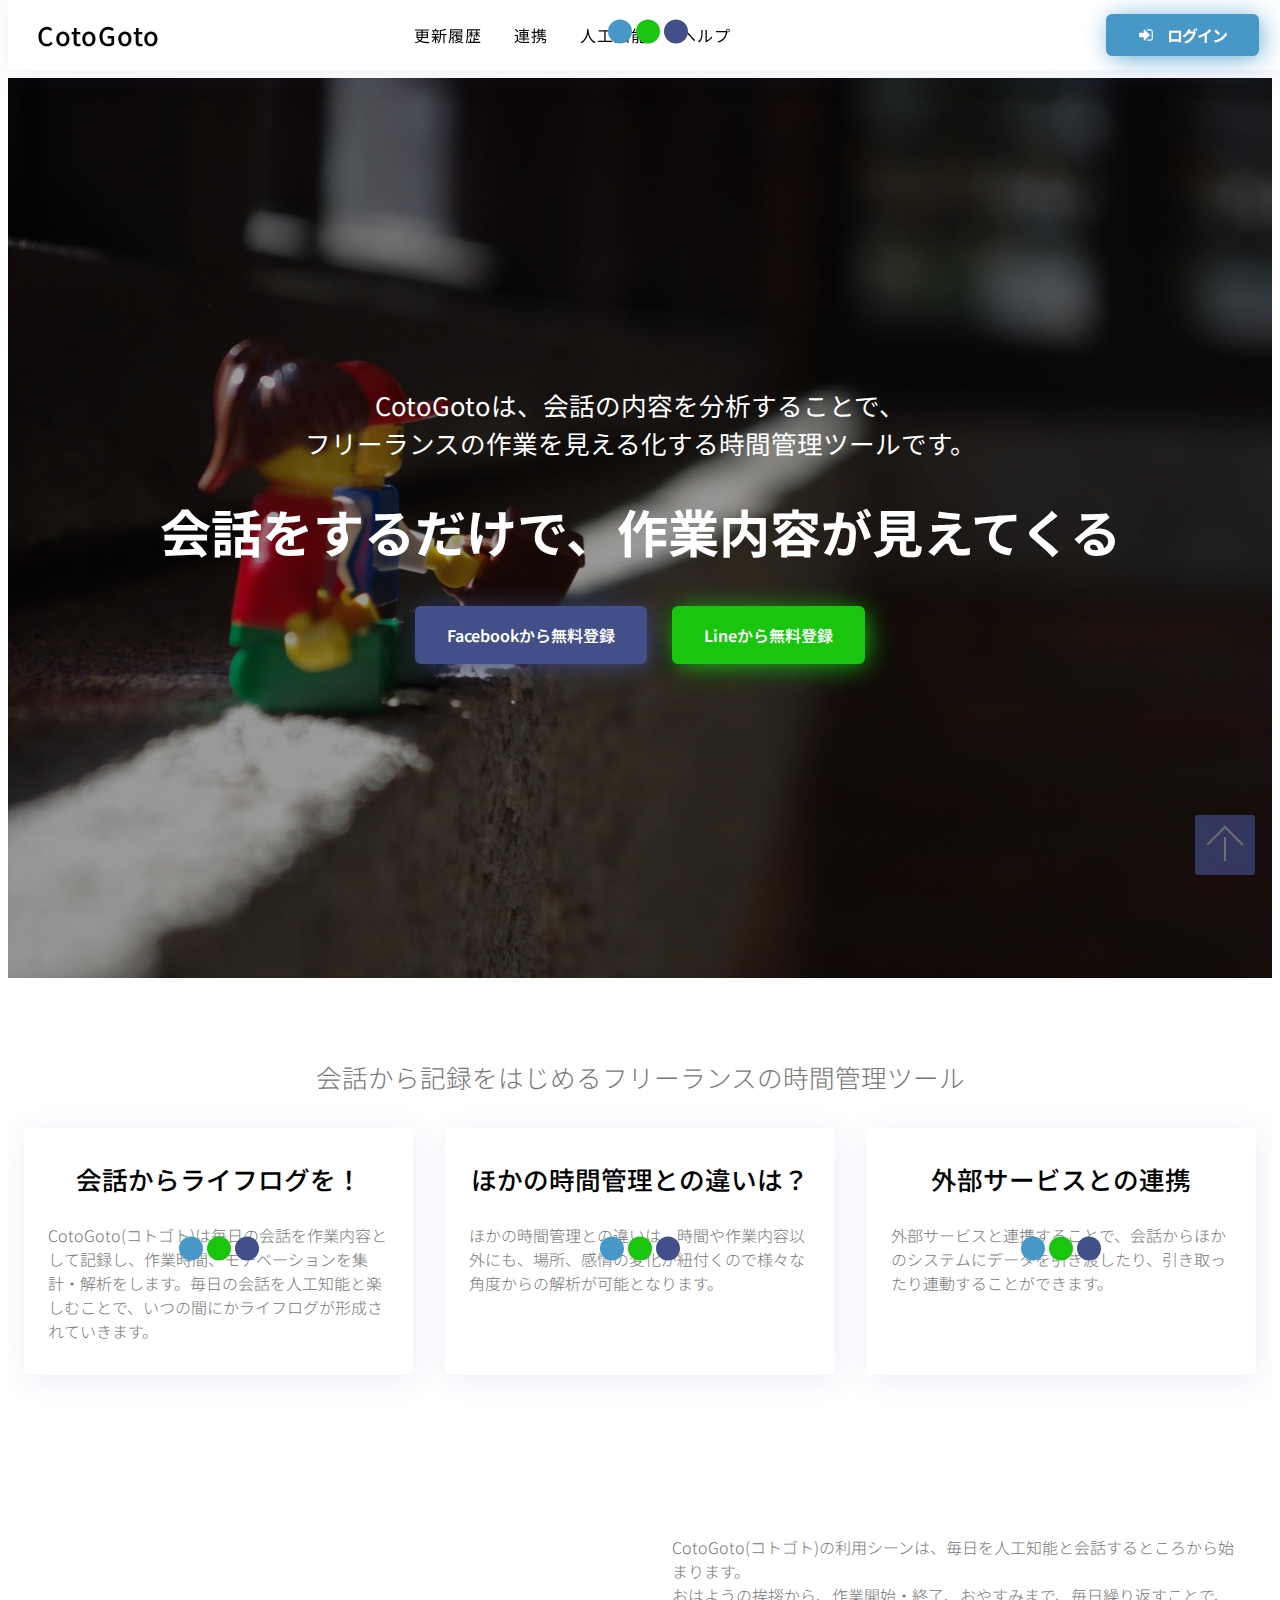
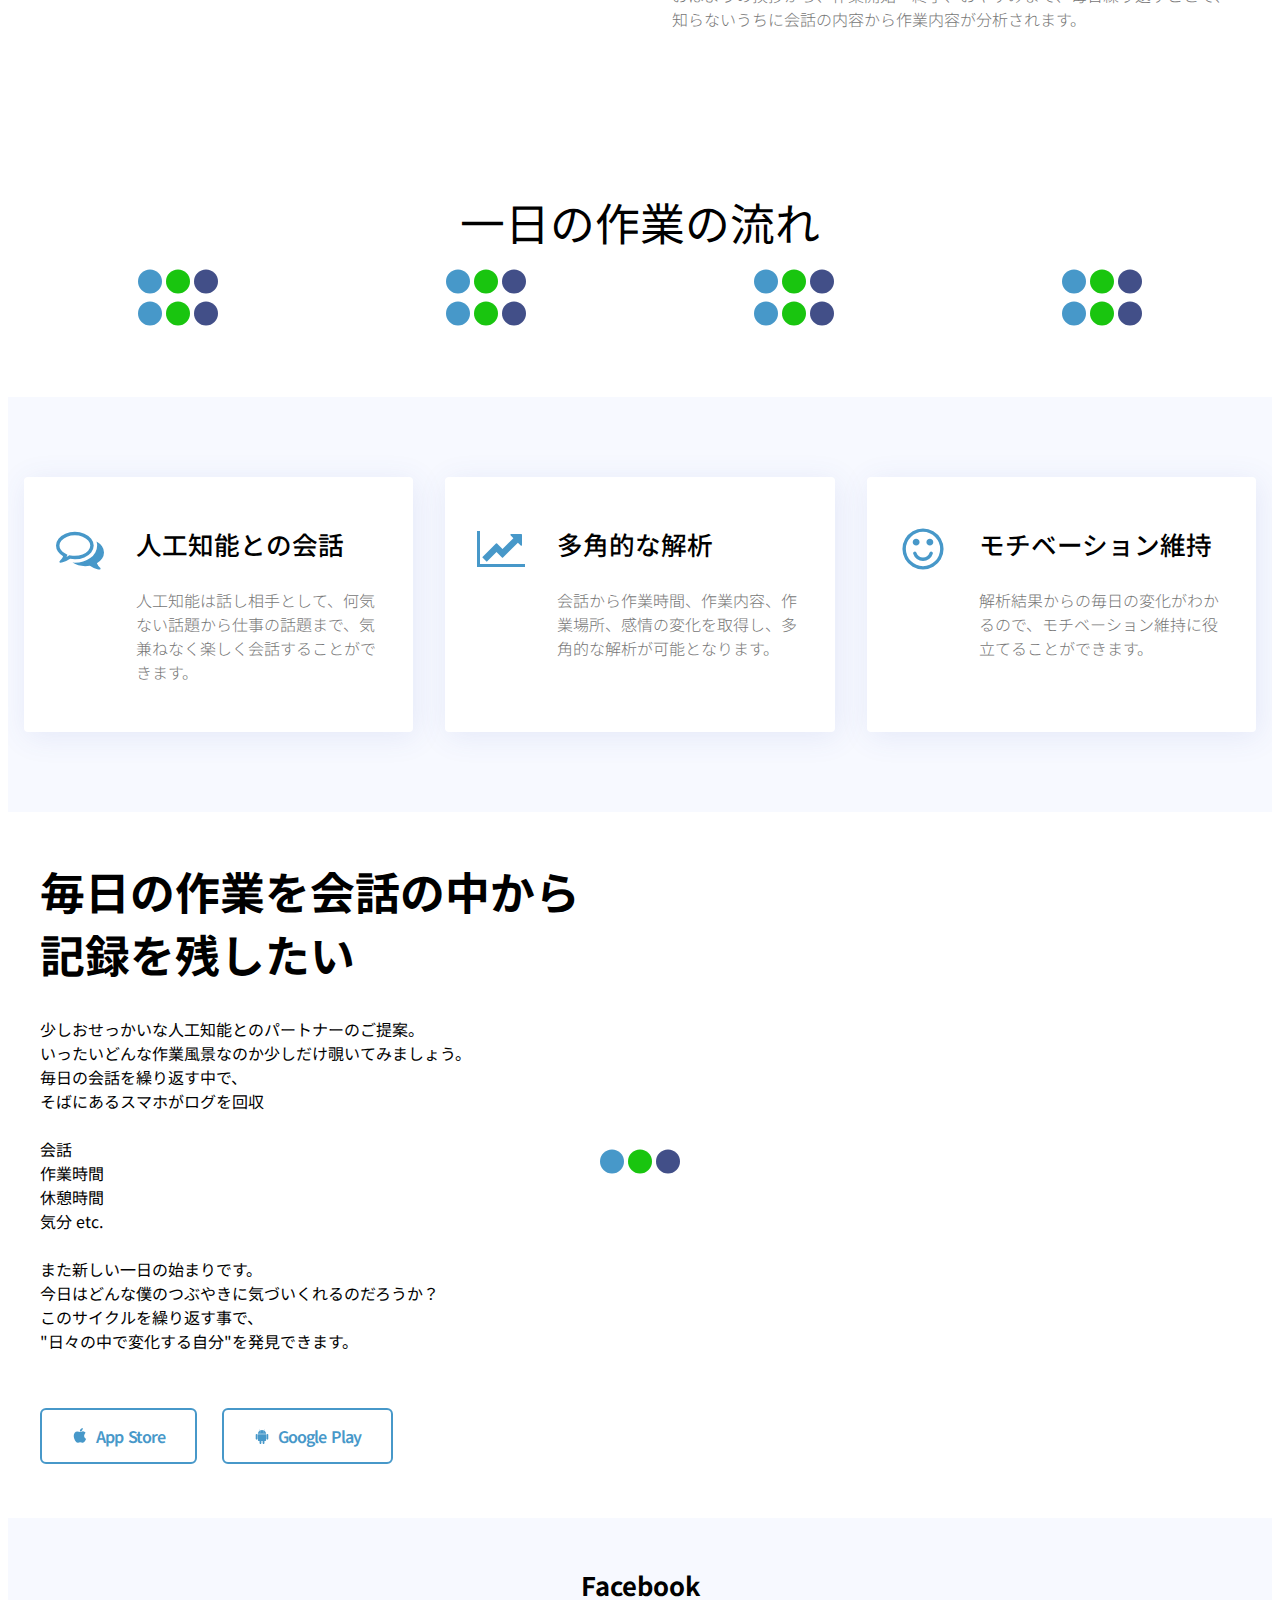
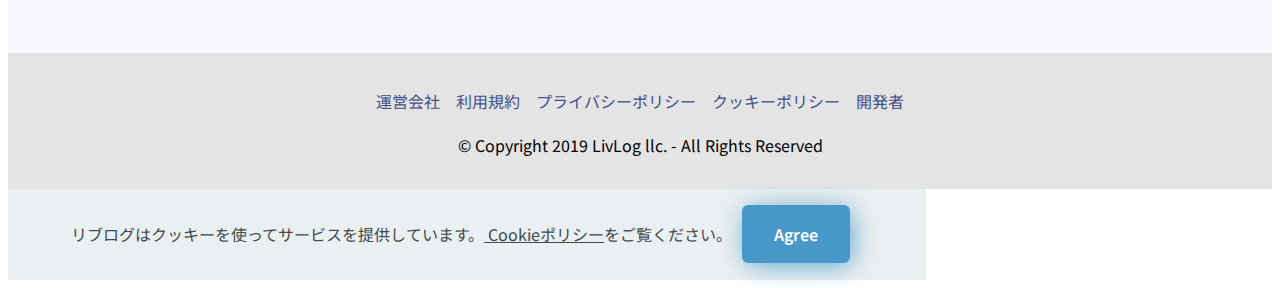
==== commit 2f676e2a: "no message" ====
--- a/docs/index.html
+++ b/docs/index.html
@@ -1,10 +1,10 @@
 <!DOCTYPE html>
 <html amp >
 <head>
-  <!-- Site made with Mobirise Website Builder v4.10.10, https://mobirise.com -->
+  <!-- Site made with Mobirise Website Builder v4.12.1, https://mobirise.com -->
   <meta charset="UTF-8">
   <meta http-equiv="X-UA-Compatible" content="IE=edge">
-  <meta name="generator" content="Mobirise v4.10.10, mobirise.com">
+  <meta name="generator" content="Mobirise v4.12.1, mobirise.com">
   <meta name="viewport" content="width=device-width, initial-scale=1, minimum-scale=1">
   <link rel="shortcut icon" href="assets/images/icon-90x90.png" type="image/x-icon">
   <meta name="description" content="CotoGoto（コトゴト）は、人工知能との会話をライフログとして記録し、ライフログから作業時間（作業場所・プロジェクト単位）を記録、感情解析をしてモチベーションを記録します。解析結果から自分自身を自己管理するためのサービスです。">
@@ -17,17 +17,18 @@
 <link href="https://fonts.googleapis.com/css?family=Noto+Sans+JP:100,300,400,500,700,900&display=swap" rel="stylesheet">
  
  <style amp-custom> 
-div,span,h1,h2,h3,h4,h5,h6,p,blockquote,a,ol,ul,li,figcaption,textarea,input{font:inherit}*{box-sizing:border-box;outline:none}*:focus{outline:none}body{position:relative;font-style:normal;line-height:1.5;color:#000000}section{background-color:#ffffff;background-position:50% 50%;background-repeat:no-repeat;background-size:cover;overflow:hidden;padding:30px 0}section,.container,.container-fluid{position:relative;word-wrap:break-word}h1,h2,h3,h4,h5,h6{margin:0;padding:0}p,li,blockquote{letter-spacing:0px;line-height:1.7}ul,ol,blockquote,p{margin-bottom:0;margin-top:0}a{cursor:pointer}a,a:hover{text-decoration:none}a.mbr-iconfont:hover{text-decoration:none}h1,h2,h3,h4,h5,h6,.display-1,.display-2,.display-4,.display-5,.display-7{word-break:break-word;word-wrap:break-word}b,strong{font-weight:bold}blockquote{padding:10px 0 10px 20px;position:relative;border-left:3px solid}input:-webkit-autofill,input:-webkit-autofill:hover,input:-webkit-autofill:focus,input:-webkit-autofill:active{transition-delay:9999s;transition-property:background-color,color}html,body{height:auto;min-height:100vh}.mbr-section-title{margin:0;padding:0;font-style:normal;line-height:1.2;width:100%}.mbr-section-subtitle{line-height:1.3;width:100%}.mbr-text{font-style:normal;line-height:1.6;width:100%}.mbr-figure{align-self:center}.btn{text-align:center;position:relative;margin:0.4rem 0.8rem;font-weight:600;border-width:2px;letter-spacing:-1px;word-spacing:1.5px;border-style:solid;font-style:normal;white-space:normal;transition:all 0.2s ease-in-out,box-shadow 2s ease-in-out;display:inline-flex;align-items:center;justify-content:center;word-break:break-word;line-height:1.5}.btn-form{padding:1rem 2rem}.btn-form:hover{cursor:pointer}.note-popover .btn:after{display:none}.card-title{margin:0}.card-img{border-radius:0;width:auto;flex-shrink:0}.card-img img{width:100%}.card{position:relative;background-color:transparent;border:none;border-radius:0;width:100%;padding-left:1rem;padding-right:1rem}@media (max-width: 767px){.card:not(.last-child){padding-bottom:2rem}}.card .card-wrapper{height:100%;box-shadow:2.5px 4.33px 30px 0 rgba(64,87,191,0.1);transition:all 0.3s}.card .card-wrapper:hover{box-shadow:2.5px 4.33px 30px 0 rgba(64,87,191,0.2)}@media (max-width: 767px){.card .card-wrapper{flex-direction:column}}.card img{height:100%;-o-object-fit:cover;object-fit:cover;-o-object-position:center;object-position:center}@media (min-width: 992px){.lg-pb{padding-bottom:3rem}}@media (max-width: 991px){.md-pb{padding-bottom:2rem}}.card-inner,.items-list{display:flex;flex-direction:column}.items-list{list-style-type:none;padding:0}.items-list .list-item{padding:1rem 2rem}.card-head{padding:1.5rem 2rem}.card-price-wrap{padding:1rem 2rem;display:flex;flex-direction:column}.card-button{padding:1rem;margin:0}.gallery-img-wrap{position:relative;height:100%}.gallery-img-wrap:hover{cursor:pointer}.gallery-img-wrap:hover span,.gallery-img-wrap:hover .caption-on-hover{opacity:1}.gallery-img-wrap:hover:after{opacity:0.5}.gallery-img-wrap amp-img{height:100%}.gallery-img-wrap:after{content:"";position:absolute;top:0;bottom:0;left:0;right:0;background:#000;opacity:0;transition:opacity 0.3s;pointer-events:none}.gallery-img-wrap span,.gallery-img-wrap .img-caption{position:absolute;z-index:3;pointer-events:none}.gallery-img-wrap span,.gallery-img-wrap .caption-on-hover{opacity:0;transition:opacity 0.3s}.gallery-img-wrap span{left:50%;top:50%;-webkit-transform:translate(-50%,-50%);transform:translate(-50%,-50%);color:#000;background-color:#fff;font-size:1rem;width:2rem;height:2rem;padding:0.5rem;border-radius:50%}.gallery-img-wrap .img-caption{left:0;right:0}.gallery-img-wrap .img-caption.caption-top{top:0}.gallery-img-wrap .img-caption.caption-bottom{bottom:0}.gallery-img-wrap .img-caption:not(.caption-on-hover):after{content:"";position:absolute;top:0;left:0;right:0;height:100%;transition:opacity 0.3s;z-index:-1;pointer-events:none}.is-builder .gallery-img-wrap span{pointer-events:all}.is-builder .gallery-img-wrap .img-caption>*{pointer-events:all}.icons-list a{margin-right:1rem}.icons-list a:last-child{margin-right:0}.counter-container{position:relative}.counter-container ol li{margin-bottom:2rem}.counter-container.stylizedCounters ol{counter-reset:section}.counter-container.stylizedCounters ol li{z-index:3;list-style:none}.counter-container.stylizedCounters ol li:before{z-index:2;position:absolute;left:0px;counter-increment:section;content:counters(section,".") " ";text-align:center;margin:0 10px;line-height:37px;width:40px;height:40px;transition:all 0.2s;color:#232323;font-size:25px;border-radius:50%;font-weight:bold}.timeline-wrap{position:relative}.timeline-wrap .iconBackground{position:absolute;left:50%;width:20px;height:20px;line-height:30px;text-align:center;border-radius:50%;font-size:30px;display:inline-block;background-color:#232323;top:20px;margin-left:-10px}@media (max-width: 768px){.timeline-wrap .iconBackground{left:0}}.separline{position:relative}@media (max-width: 768px){.separline:not(.last-child){padding-bottom:2rem}}.separline:before{position:absolute;content:"";width:2px;background-color:#232323;left:calc(50% - 1px);height:calc(100% - 20px);top:40px}@media (max-width: 768px){.separline:before{left:0}}amp-image-lightbox a.control{position:absolute;width:32px;height:32px;right:48px;top:32px;z-index:1000}amp-image-lightbox a.control .close{position:relative}amp-image-lightbox a.control .close:before,amp-image-lightbox a.control .close:after{position:absolute;left:15px;content:" ";height:33px;width:2px;background-color:#fff}amp-image-lightbox a.control .close:before{-webkit-transform:rotate(45deg);transform:rotate(45deg)}amp-image-lightbox a.control .close:after{-webkit-transform:rotate(-45deg);transform:rotate(-45deg)}.hidden{visibility:hidden}.super-hide{display:none}.inactive{-webkit-user-select:none;-moz-user-select:none;-ms-user-select:none;user-select:none;pointer-events:none;-webkit-user-drag:none;user-drag:none}.popover-content ul.show{min-height:155px}.mbr-white{color:#ffffff}.mbr-black{color:#000000}.mbr-gray{color:#767676}.align-left{text-align:left}.align-left .list-item{justify-content:flex-start}.align-center{text-align:center}.align-center .list-item{justify-content:center}.align-right{text-align:right}.align-right .list-item{justify-content:flex-end}@media (max-width: 767px){.align-left,.align-center,.align-right{text-align:center}.align-left .list-item,.align-center .list-item,.align-right .list-item{justify-content:center}}.mbr-light{font-weight:300}.mbr-regular{font-weight:400}.mbr-semibold{font-weight:500}.mbr-bold{font-weight:700}.mbr-section-btn{margin-left:-0.8rem;margin-right:-0.8rem;font-size:0}nav .mbr-section-btn{margin-left:0rem;margin-right:0rem}.btn .mbr-iconfont,.btn.btn-sm .mbr-iconfont{cursor:pointer;margin-right:0.5rem}.btn.btn-md .mbr-iconfont,.btn.btn-md .mbr-iconfont{margin-right:0.8rem}[type="submit"]{-webkit-appearance:none}.mbr-fullscreen .mbr-overlay{min-height:100vh}.mbr-fullscreen{display:flex;display:-moz-flex;display:-ms-flex;display:-o-flex;align-items:center;-webkit-align-items:center;min-height:100vh;padding-top:3rem;padding-bottom:3rem}.mbr-overlay{bottom:0;left:0;position:absolute;right:0;top:0;z-index:0}.mbr-parallax-bg{bottom:0;left:0;opacity:0.5;position:absolute;right:0;top:0;z-index:0;background-position:50% 50%;background-repeat:no-repeat;background-size:cover}section.menu{min-height:70px}.menu-container{display:flex;justify-content:space-between;align-items:center;min-height:70px}@media (max-width: 991px){.menu-container{max-width:100%;padding:0 2rem}}@media (max-width: 767px){.menu-container{padding:0 1rem}}.navbar{z-index:100;width:100%}.navbar-fixed-top{position:fixed;top:0}.navbar-brand{display:flex;align-items:center;word-break:break-word;z-index:1}.navbar-logo{margin-right:0.8rem}@media (max-width: 767px){.navbar-logo amp-img{max-height:55px;max-width:55px}}.navbar-caption-wrap{display:flex}.navbar .navbar-collapse{display:flex;flex-basis:auto;align-items:center;justify-content:flex-end}@media (max-width: 991px){.navbar .navbar-collapse{display:none;position:absolute;top:0;right:0;min-height:100vh;padding:70px 2rem 1rem;z-index:1}}@media (max-width: 991px){.navbar.opened .navbar-collapse.show,.navbar.opened .navbar-collapse.collapsing{display:block}.is-builder .navbar-collapse{position:fixed}}.navbar-nav{list-style-type:none;display:flex;flex-wrap:wrap;padding-left:0;min-width:10rem}@media (max-width: 991px){.navbar-nav{flex-direction:column}}.navbar-nav .mbr-iconfont{margin-right:0.2rem}.nav-item{word-break:break-all}.nav-link{display:flex;align-items:center;justify-content:center}.nav-link,.navbar-caption{transition:all 0.2s;letter-spacing:1px}.nav-dropdown .dropdown-menu{min-width:10rem;padding-bottom:1.25rem;padding-top:1.25rem;position:absolute;left:0}.nav-dropdown .dropdown-menu .dropdown-item{line-height:2;display:flex;justify-content:center;align-items:center;padding:0.25rem 1.5rem;white-space:nowrap}.nav-dropdown .dropdown-menu .dropdown{position:relative}.dropdown-menu .dropdown:hover>.dropdown-menu{opacity:1;pointer-events:all}.nav-dropdown .dropdown-submenu{top:0;left:100%;margin:0}.nav-item.dropdown{position:relative}.nav-item.dropdown .dropdown-menu{opacity:0;pointer-events:none}.nav-item.dropdown:hover>.dropdown-menu{opacity:1;pointer-events:all}.link.dropdown-toggle:after{content:"";margin-left:0.25rem;border-top:0.35em solid;border-right:0.35em solid transparent;border-left:0.35em solid transparent;border-bottom:0}.navbar .dropdown.open>.dropdown-menu{display:block}@media (max-width: 991px){.is-builder .nav-dropdown .dropdown-menu{position:relative}.nav-dropdown .dropdown-submenu{left:0}.dropdown-item{padding:0.25rem 1.5rem;margin:0;justify-content:center}.dropdown-item:after{right:auto}.navbar.opened .dropdown-menu{top:0}.dropdown-toggle[data-toggle="dropdown-submenu"]:after{content:"";margin-left:0.25rem;border-top:0.35em solid;border-right:0.35em solid transparent;border-left:0.35em solid transparent;border-bottom:0;top:55%}}.navbar-buttons{display:flex;flex-wrap:wrap;align-items:center;justify-content:center}@media (max-width: 991px){.navbar-buttons{flex-direction:column}}.menu-social-list{display:flex;align-items:center;justify-content:center;flex-wrap:wrap}.menu-social-list a{font-size:1.5rem;margin:0 0.5rem}button.navbar-toggler{position:absolute;right:20px;top:25px;width:31px;height:20px;cursor:pointer;transition:all 0.2s;align-self:center}.hamburger span{position:absolute;right:0;width:30px;height:2px;border-right:5px}.hamburger span:nth-child(1){top:0;transition:all 0.2s}.hamburger span:nth-child(2){top:8px;transition:all 0.15s}.hamburger span:nth-child(3){top:8px;transition:all 0.15s}.hamburger span:nth-child(4){top:16px;transition:all 0.2s}nav.opened .navbar-toggler:not(.hide) .hamburger span:nth-child(1){top:8px;width:0;opacity:0;right:50%;transition:all 0.2s}nav.opened .navbar-toggler:not(.hide) .hamburger span:nth-child(2){-webkit-transform:rotate(45deg);transform:rotate(45deg);transition:all 0.25s}nav.opened .navbar-toggler:not(.hide) .hamburger span:nth-child(3){-webkit-transform:rotate(-45deg);transform:rotate(-45deg);transition:all 0.25s}nav.opened .navbar-toggler:not(.hide) .hamburger span:nth-child(4){top:8px;width:0;opacity:0;right:50%;transition:all 0.2s}.ampstart-btn.hamburger{position:absolute;top:25px;right:15px;margin-left:auto;width:30px;height:20px;background:none;border:none;cursor:pointer;z-index:1000}@media (min-width: 992px){.ampstart-btn,amp-sidebar{display:none}.dropdown-menu .dropdown-toggle:after{content:"";border-bottom:0.35em solid transparent;border-left:0.35em solid;border-right:0;border-top:0.35em solid transparent;margin-left:0.3rem;margin-top:-0.3077em;position:absolute;right:1.1538em;top:50%}}.close-sidebar{width:30px;height:30px;position:relative;cursor:pointer;background-color:transparent;border:none}.close-sidebar span{position:absolute;left:0;width:30px;height:2px;border-right:5px}.close-sidebar span:nth-child(1){-webkit-transform:rotate(45deg);transform:rotate(45deg)}.close-sidebar span:nth-child(2){-webkit-transform:rotate(-45deg);transform:rotate(-45deg)}.builder-sidebar{position:relative;min-height:100vh;z-index:1030;padding:1rem 2rem;max-width:20rem}.builder-sidebar .dropdown:hover>.dropdown-menu{position:relative;text-align:center}section.sidebar-open:before{content:"";position:fixed;top:0;bottom:0;right:0;left:0;background-color:rgba(0,0,0,0.2);z-index:1040}.map-placeholder{display:none}.map-placeholder h4{padding-top:5rem;color:#767676;text-align:center}.google-map{position:relative;width:100%}@media (max-width: 992px){.google-map{padding:0;margin:0}}.google-map [data-state-details]{color:#6b6763;font-family:Montserrat;height:1.5em;margin-top:-0.75em;padding-left:1.25rem;padding-right:1.25rem;position:absolute;text-align:center;top:50%;width:100%}.google-map[data-state]{background:#e9e5dc}.google-map[data-state="loading"] [data-state-details]{display:none}div[submit-success]>*{padding:1rem;margin-bottom:1rem}div[submit-error]>*{padding:1rem;margin-bottom:1rem}textarea[type="hidden"]{display:none}amp-img{width:100%}amp-img img{max-height:100%;max-width:100%}img.mbr-temp{width:100%}.rounded{border-radius:50%}.is-builder .nodisplay+img[async],.is-builder .nodisplay+img[decoding="async"],.is-builder amp-img>a+img[async],.is-builder amp-img>a+img[decoding="async"]{display:none}html:not(.is-builder) amp-img>a{position:absolute;top:0;bottom:0;left:0;right:0;z-index:1}.is-builder .temp-amp-sizer{position:absolute}.is-builder amp-youtube .temp-amp-sizer,.is-builder amp-vimeo .temp-amp-sizer{position:static}.is-builder section.horizontal-menu .ampstart-btn{display:none}.is-builder section.horizontal-menu .dropdown-menu{z-index:auto;opacity:1;pointer-events:auto}.is-builder section.horizontal-menu .nav-dropdown .link.dropdown-toggle[aria-expanded="true"]{margin-right:0;padding:0.667em 1em}.mobirise-spinner{position:absolute;top:50%;left:40%;margin-left:10%;-webkit-transform:translate3d(-50%,-50%,0);z-index:4}.mobirise-spinner em{width:24px;height:24px;background:#3ac;border-radius:100%;display:inline-block;-webkit-animation:slide 1s infinite}.mobirise-spinner em:nth-child(1){-webkit-animation-delay:0.1s}.mobirise-spinner em:nth-child(2){-webkit-animation-delay:0.2s}.mobirise-spinner em:nth-child(3){-webkit-animation-delay:0.3s}@-webkit-keyframes slide{0%{-webkit-transform:scale(1)}50%{opacity:0.3;-webkit-transform:scale(2)}100%{-webkit-transform:scale(1)}}@keyframes slide{0%{-webkit-transform:scale(1)}50%{opacity:0.3;-webkit-transform:scale(2)}100%{-webkit-transform:scale(1)}}.mobirise-loader .amp-active>div{display:none}.container{padding-right:1rem;padding-left:1rem;width:100%;margin-right:auto;margin-left:auto}@media (max-width: 767px){.container{max-width:540px}}@media (min-width: 768px){.container{max-width:720px}}@media (min-width: 992px){.container{max-width:960px}}@media (min-width: 1200px){.container{max-width:1340px}}.container-fluid{width:100%;margin-right:auto;margin-left:auto;padding-left:1rem;padding-right:1rem}.media-container-row{display:flex;flex-wrap:wrap}@media (min-width: 992px){.media-container-row{flex-wrap:nowrap}}.form-block{z-index:1;background-color:transparent;padding:3rem;position:relative;overflow:hidden}.form-block .mbr-overlay{z-index:-1}@media (max-width: 992px){.form-block{padding:1rem}}form input,form textarea,form select{width:100%;border:1px solid #e4e4e4;font-weight:300;letter-spacing:-1px;background-color:white;box-sizing:border-box;padding:1.5rem 0 1.5rem 1.5rem;border-radius:6px;box-shadow:2.5px 4.33px 30px 0 rgba(64,87,191,0.1)}form input:focus,form textarea:focus,form select:focus{outline:none}form input[type="checkbox"],form input[type="radio"]{border:none;background:none;box-shadow:none;width:auto}form .field{padding-top:0.5rem;padding-bottom:0.5rem}form textarea.field-input{height:188px}form .fieldset{display:flex;justify-content:center;flex-wrap:wrap;align-items:center}form .btn{margin:0}.mbr-flex{display:flex}.flex-wrap{flex-wrap:wrap}.mbr-jc-s{justify-content:flex-start}.mbr-jc-c{justify-content:center}.mbr-jc-e{justify-content:flex-end}.mbr-row,.mbr-form-row{display:flex;flex-wrap:wrap;margin-right:-1rem;margin-left:-1rem}.mbr-form-row{margin-right:-0.5rem;margin-left:-0.5rem}.mbr-form-row>[class*="mbr-col"]{padding-left:0.5rem;padding-right:0.5rem}.mbr-row-reverse{flex-direction:row-reverse}.mbr-column{flex-direction:column}@media (max-width: 767px){.mbr-col,.mbr-col-auto{padding-right:1rem;padding-left:1rem}.mbr-col-sm-12{flex:0 0 100%;max-width:100%;padding-right:1rem;padding-left:1rem}}@media (min-width: 768px){.mbr-col{flex:1 1 auto;max-width:100%;padding-right:1rem;padding-left:1rem}.mbr-col-auto{flex:0 0 auto;width:auto;padding-right:1rem;padding-left:1rem}.mbr-col-md-3{flex:0 0 25%;max-width:25%;padding-right:1rem;padding-left:1rem}.mbr-col-md-4{flex:0 0 33.333333%;max-width:33.333333%;padding-right:1rem;padding-left:1rem}.mbr-col-md-5{flex:0 0 41.666667%;max-width:41.666667%;padding-right:1rem;padding-left:1rem}.mbr-col-md-6{flex:0 0 50%;max-width:50%;padding-right:1rem;padding-left:1rem}.mbr-col-md-7{flex:0 0 58.333333%;max-width:58.333333%;padding-right:1rem;padding-left:1rem}.mbr-col-md-8{flex:0 0 66.666667%;max-width:66.666667%;padding-left:1rem;padding-right:1rem}.mbr-col-md-10{flex:0 0 83.333333%;max-width:83.333333%;padding-left:1rem;padding-right:1rem}.mbr-col-md-12{flex:0 0 100%;max-width:100%;padding-right:1rem;padding-left:1rem}}@media (min-width: 992px){.mbr-col-lg-2{flex:0 0 16.666667%;max-width:16.666667%;padding-right:1rem;padding-left:1rem}.mbr-col-lg-3{flex:0 0 25%;max-width:25%;padding-right:1rem;padding-left:1rem}.mbr-col-lg-4{flex:0 0 33.33%;max-width:33.33%;padding-right:1rem;padding-left:1rem}.mbr-col-lg-5{flex:0 0 41.666%;max-width:41.666%;padding-right:1rem;padding-left:1rem}.mbr-col-lg-6{flex:0 0 50%;max-width:50%;padding-right:1rem;padding-left:1rem}.mbr-col-lg-7{flex:0 0 58.333333%;max-width:58.333333%;padding-right:1rem;padding-left:1rem}.mbr-col-lg-8{flex:0 0 66.666667%;max-width:66.666667%;padding-left:1rem;padding-right:1rem}.mbr-col-lg-9{flex:0 0 75%;max-width:75%;padding-left:1rem;padding-right:1rem}.mbr-col-lg-10{flex:0 0 83.3333%;max-width:83.3333%;padding-right:1rem;padding-left:1rem}.mbr-col-lg-12{flex:0 0 100%;max-width:100%;padding-right:1rem;padding-left:1rem}}@media (min-width: 1200px){.mbr-col-xl-7{flex:0 0 58.333333%;max-width:58.333333%;padding-right:1rem;padding-left:1rem}.mbr-col-xl-4{flex:0 0 33.333333%;max-width:33.333333%;padding-right:1rem;padding-left:1rem}.mbr-col-xl-8{flex:0 0 66.666667%;max-width:66.666667%;padding-left:1rem;padding-right:1rem}.mbr-col-xl-5{flex:0 0 41.666667%;max-width:41.666667%}}.btn-icon{display:none}.mbr-pt-1{padding-top:0.5rem}.mbr-pt-2{padding-top:1rem}.mbr-pt-3{padding-top:1.5rem}.mbr-pt-4{padding-top:2rem}.mbr-pt-5{padding-top:3rem}.mbr-pb-1{padding-bottom:0.5rem}.mbr-pb-2{padding-bottom:1rem}.mbr-pb-3{padding-bottom:1.5rem}.mbr-pb-4{padding-bottom:2rem}.mbr-pb-5{padding-bottom:3rem}.mbr-px-1{padding-left:0.5rem;padding-right:0.5rem}.mbr-px-2{padding-left:1rem;padding-right:1rem}.mbr-px-3{padding-left:1.5rem;padding-right:1.5rem}.mbr-px-4{padding-left:2rem;padding-right:2rem}@media (max-width: 991px){.mbr-px-4{padding-left:1rem;padding-right:1rem}}.mbr-px-5{padding-left:3rem;padding-right:3rem}@media (max-width: 991px){.mbr-px-5{padding-left:1rem;padding-right:1rem}}.mbr-m-sub-1{margin-left:-1rem;margin-right:-1rem}@media (max-width: 768px){.mbr-m-sub-1{margin-left:0;margin-right:0}}.mbr-py-1{padding-top:0.5rem;padding-bottom:0.5rem}.mbr-py-2{padding-top:1rem;padding-bottom:1rem}@media (max-width: 767px){.mbr-py-2{padding-top:0rem;padding-bottom:0rem}}.mbr-py-3{padding-top:1.5rem;padding-bottom:1.5rem}@media (max-width: 991px){.mbr-py-3{padding-top:1rem;padding-bottom:1rem}}.mbr-py-4{padding-top:2rem;padding-bottom:2rem}@media (max-width: 991px){.mbr-py-4{padding-top:1rem;padding-bottom:1rem}}.mbr-py-5{padding-top:3rem;padding-bottom:3rem}@media (max-width: 991px){.mbr-py-5{padding-top:1rem;padding-bottom:1rem}}.mbr-p-1{padding:0.5rem}.mbr-p-2{padding:1rem}.mbr-p-3{padding:1.5rem}@media (max-width: 991px){.mbr-p-3{padding:1rem}}.mbr-p-4{padding:2rem}@media (max-width: 991px){.mbr-p-4{padding:1rem}}.mbr-p-5{padding:3rem}@media (max-width: 991px){.mbr-p-5{padding:1rem}}.mbr-ml-auto{margin-left:auto}.mbr-mr-auto{margin-right:auto}.mbr-m-auto{margin:auto}amp-img,img{height:100%;width:100%}amp-sidebar{background:transparent}#scrollToTopMarker{position:absolute;width:0px;height:0px;top:300px}#scrollToTopButton{position:fixed;bottom:25px;right:25px;opacity:0.4;z-index:5000;font-size:32px;height:60px;width:60px;border:none;border-radius:3px;cursor:pointer}#scrollToTopButton:focus{outline:none}#scrollToTopButton a:before{content:"";position:absolute;height:40%;top:36%;width:2px;left:calc(50% - 1px)}#scrollToTopButton a:after{content:"";position:absolute;border-top:2px solid;border-right:2px solid;width:40%;height:40%;left:calc(30% - 1px);bottom:30%;-webkit-transform:rotate(-45deg);transform:rotate(-45deg)}.is-builder #scrollToTopButton a:after{left:30%}.is-builder .menu{overflow:visible}input::-webkit-input-placeholder,textarea::-webkit-input-placeholder{color:#d1d1d1}.card-wrapper{border-radius:4px;overflow:hidden;z-index:2}.form-check{margin-bottom:0}.form-check-label{padding-left:0}.form-check-input{position:relative;margin:4px}.form-check-inline{display:inline-flex;align-items:center;padding-left:0;margin-right:.75rem}.gdpr-block{padding: 10px;font-size: 14px;display: block;width: 100%;text-align: center;}.gdpr-block.covert {display: none;}.textGDPR{position: relative;}.gdpr-block label span.textGDPR input[name='gdpr']{ width: 15px;height: 15px;margin: 0;position: absolute;top: 2px;left: -20px;}.gdpr-block label{color: #a7a7a7;vertical-align: middle;user-select: none;margin-bottom: 0;}
-body{font-family: Work Sans;}blockquote{border-color: #4798c9;}div[submit-success] > *{background: #424f88;color: #ffffff;}div[submit-error] > *{background: #b2ccd2;color: #000000;}.display-1{font-family: 'Noto Sans JP',sans-serif;font-size: 3.2rem;line-height: 1.1;}.display-2{font-family: 'Noto Sans JP',sans-serif;font-size: 2.8rem;line-height: 1.4;}.display-4{font-family: 'Noto Sans JP',sans-serif;font-size: 1rem;line-height: 1.4;}.display-5{font-family: 'Noto Sans JP',sans-serif;font-size: 1.6rem;line-height: 1.5;}.display-7{font-family: 'Noto Sans JP',sans-serif;font-size: 1rem;line-height: 1.5;letter-spacing: normal;}.mbr-form input,.mbr-form textarea,.mbr-form select{font-family: 'Noto Sans JP',sans-serif;font-size: 1rem;line-height: 1;}@media (max-width: 768px){.display-1{font-size: 2.56rem;font-size: calc( 1.77rem + (3.2 - 1.77) * ((100vw - 20rem) / (48 - 20)));line-height: calc( 1.4 * (1.77rem + (3.2 - 1.77) * ((100vw - 20rem) / (48 - 20))));}.display-2{font-size: 2.24rem;font-size: calc( 1.63rem + (2.8 - 1.63) * ((100vw - 20rem) / (48 - 20)));line-height: calc( 1.4 * (1.63rem + (2.8 - 1.63) * ((100vw - 20rem) / (48 - 20))));}.display-4{font-size: 0.8rem;font-size: calc( 1rem + (1 - 1) * ((100vw - 20rem) / (48 - 20)));line-height: calc( 1.4 * (1rem + (1 - 1) * ((100vw - 20rem) / (48 - 20))));}.display-5{font-size: 1.28rem;font-size: calc( 1.21rem + (1.6 - 1.21) * ((100vw - 20rem) / (48 - 20)));line-height: calc( 1.4 * (1.21rem + (1.6 - 1.21) * ((100vw - 20rem) / (48 - 20))));}.display-7{font-size: 0.8rem;font-size: calc( 1rem + (1 - 1) * ((100vw - 20rem) / (48 - 20)));line-height: calc( 1.4 * (1rem + (1 - 1) * ((100vw - 20rem) / (48 - 20))));}}.btn{transition: all 0.3s;padding: 15px 30px;border-radius: 6px;}.btn-sm{padding: 15px 30px;border-radius: 6px;}.btn-md{padding: 15px 30px;border-radius: 6px;}.btn-lg{padding: 15px 30px;border-radius: 6px;}.bg-primary{background-color: #4798c9;}.bg-success{background-color: #424f88;}.bg-info{background-color: #5ba533;}.bg-warning{background-color: #465052;}.bg-danger{background-color: #b2ccd2;}.btn-secondary{box-shadow: 3px 3px 27px -3px #19c50f;}.btn-secondary,.btn-secondary:active,.btn-secondary.active{background-color: #19c50f;border-color: #19c50f;color: #ffffff;}.btn-secondary:hover,.btn-secondary:focus,.btn-secondary.focus{background-color: #000000;border-color: #000000;color: #ffffff;}.btn-secondary.disabled,.btn-secondary:disabled{color: #ffffff;background-color: #000000;border-color: #000000;}.btn-secondary:hover{box-shadow: none;}.btn-info{box-shadow: 3px 3px 27px -3px #5ba533;}.btn-info,.btn-info:active,.btn-info.active{background-color: #5ba533;border-color: #5ba533;color: #ffffff;}.btn-info:hover,.btn-info:focus,.btn-info.focus{background-color: #000000;border-color: #000000;color: #ffffff;}.btn-info.disabled,.btn-info:disabled{color: #ffffff;background-color: #000000;border-color: #000000;}.btn-info:hover{box-shadow: none;}.btn-success{box-shadow: 3px 3px 27px -3px #424f88;}.btn-success,.btn-success:active,.btn-success.active{background-color: #424f88;border-color: #424f88;color: #ffffff;}.btn-success:hover,.btn-success:focus,.btn-success.focus{background-color: #000000;border-color: #000000;color: #ffffff;}.btn-success.disabled,.btn-success:disabled{color: #ffffff;background-color: #000000;border-color: #000000;}.btn-success:hover{box-shadow: none;}.btn-warning{box-shadow: 3px 3px 27px -3px #465052;}.btn-warning,.btn-warning:active,.btn-warning.active{background-color: #465052;border-color: #465052;color: #ffffff;}.btn-warning:hover,.btn-warning:focus,.btn-warning.focus{background-color: #000000;border-color: #000000;color: #ffffff;}.btn-warning.disabled,.btn-warning:disabled{color: #ffffff;background-color: #000000;border-color: #000000;}.btn-warning:hover{box-shadow: none;}.btn-danger{box-shadow: 3px 3px 27px -3px #b2ccd2;}.btn-danger,.btn-danger:active,.btn-danger.active{background-color: #b2ccd2;border-color: #b2ccd2;color: #ffffff;}.btn-danger:hover,.btn-danger:focus,.btn-danger.focus{background-color: #000000;border-color: #000000;color: #ffffff;}.btn-danger.disabled,.btn-danger:disabled{color: #ffffff;background-color: #000000;border-color: #000000;}.btn-danger:hover{box-shadow: none;}.btn-primary{box-shadow: 3px 3px 27px -3px #4798c9;}.btn-primary,.btn-primary:active,.btn-primary.active{background-color: #4798c9;border-color: #4798c9;color: #ffffff;}.btn-primary:hover,.btn-primary:focus,.btn-primary.focus{background-color: #000000;border-color: #000000;color: #ffffff;}.btn-primary.disabled,.btn-primary:disabled{color: #ffffff;background-color: #000000;border-color: #000000;}.btn-primary:hover{box-shadow: none;}.btn-black{box-shadow: 3px 3px 27px -3px #010101;}.btn-black,.btn-black:active,.btn-black.active{background-color: #010101;border-color: #010101;color: #ffffff;}.btn-black:hover,.btn-black:focus,.btn-black.focus{background-color: #000000;border-color: #000000;color: #ffffff;}.btn-black.disabled,.btn-black:disabled{color: #ffffff;background-color: #000000;border-color: #000000;}.btn-black:hover{box-shadow: none;}.btn-white,.btn-white:active,.btn-white.active{background-color: #fcfcfc;border-color: #fcfcfc;color: #7d7d7d;}.btn-white:hover,.btn-white:focus,.btn-white.focus{background-color: #000000;border-color: #000000;color: #7d7d7d;}.btn-white.disabled,.btn-white:disabled{color: #7d7d7d;background-color: #000000;border-color: #000000;}.btn-primary-outline,.btn-primary-outline:active,.btn-primary-outline.active{background: none;border-color: #4798c9;color: #4798c9;}.btn-primary-outline:hover,.btn-primary-outline:focus,.btn-primary-outline.focus{color: #ffffff;background-color: #4798c9;border-color: #4798c9;box-shadow: 3px 3px 27px -3px #4798c9;}.btn-primary-outline.disabled,.btn-primary-outline:disabled{color: #ffffff;background-color: #4798c9;border-color: #4798c9;}.btn-secondary-outline,.btn-secondary-outline:active,.btn-secondary-outline.active{background: none;border-color: #19c50f;color: #19c50f;}.btn-secondary-outline:hover,.btn-secondary-outline:focus,.btn-secondary-outline.focus{color: #ffffff;background-color: #19c50f;border-color: #19c50f;box-shadow: 3px 3px 27px -3px #19c50f;}.btn-secondary-outline.disabled,.btn-secondary-outline:disabled{color: #ffffff;background-color: #19c50f;border-color: #19c50f;}.btn-info-outline,.btn-info-outline:active,.btn-info-outline.active{background: none;border-color: #5ba533;color: #5ba533;}.btn-info-outline:hover,.btn-info-outline:focus,.btn-info-outline.focus{color: #ffffff;background-color: #5ba533;border-color: #5ba533;box-shadow: 3px 3px 27px -3px #5ba533;}.btn-info-outline.disabled,.btn-info-outline:disabled{color: #ffffff;background-color: #5ba533;border-color: #5ba533;}.btn-success-outline,.btn-success-outline:active,.btn-success-outline.active{background: none;border-color: #424f88;color: #424f88;}.btn-success-outline:hover,.btn-success-outline:focus,.btn-success-outline.focus{color: #ffffff;background-color: #424f88;border-color: #424f88;box-shadow: 3px 3px 27px -3px #424f88;}.btn-success-outline.disabled,.btn-success-outline:disabled{color: #ffffff;background-color: #424f88;border-color: #424f88;}.btn-warning-outline,.btn-warning-outline:active,.btn-warning-outline.active{background: none;border-color: #465052;color: #465052;}.btn-warning-outline:hover,.btn-warning-outline:focus,.btn-warning-outline.focus{color: #ffffff;background-color: #465052;border-color: #465052;box-shadow: 3px 3px 27px -3px #465052;}.btn-warning-outline.disabled,.btn-warning-outline:disabled{color: #ffffff;background-color: #465052;border-color: #465052;}.btn-danger-outline,.btn-danger-outline:active,.btn-danger-outline.active{background: none;border-color: #b2ccd2;color: #b2ccd2;}.btn-danger-outline:hover,.btn-danger-outline:focus,.btn-danger-outline.focus{color: #ffffff;background-color: #b2ccd2;border-color: #b2ccd2;box-shadow: 3px 3px 27px -3px #b2ccd2;}.btn-danger-outline.disabled,.btn-danger-outline:disabled{color: #ffffff;background-color: #b2ccd2;border-color: #b2ccd2;}.btn-black-outline,.btn-black-outline:active,.btn-black-outline.active{background: none;border-color: #010101;color: #010101;}.btn-black-outline:hover,.btn-black-outline:focus,.btn-black-outline.focus{color: #ffffff;background-color: #010101;border-color: #010101;box-shadow: 3px 3px 27px -3px #010101;}.btn-black-outline.disabled,.btn-black-outline:disabled{color: #ffffff;background-color: #010101;border-color: #010101;}.btn-white-outline,.btn-white-outline:active,.btn-white-outline.active{background: none;border-color: #fcfcfc;color: #fcfcfc;}.btn-white-outline:hover,.btn-white-outline:focus,.btn-white-outline.focus{color: #7d7d7d;background-color: #fcfcfc;border-color: #fcfcfc;box-shadow: 3px 3px 27px -3px #fcfcfc;}.btn-white-outline.disabled,.btn-white-outline:disabled{color: #7d7d7d;background-color: #fcfcfc;border-color: #fcfcfc;}.text-primary{color: #4798c9;}.text-secondary{color: #19c50f;}.text-success{color: #424f88;}.text-info{color: #5ba533;}.text-warning{color: #465052;}.text-danger{color: #b2ccd2;}.text-white{color: #fcfcfc;}.text-black{color: #010101;}a[class*="text-"],.amp-iconfont{transition: 0.2s ease-in-out;}.amp-iconfont{color: #4798c9;}a.text-primary:hover,a.text-primary:focus{color: #1b435c;}a.text-secondary:hover,a.text-secondary:focus{color: #073704;}a.text-success:hover,a.text-success:focus{color: #101321;}a.text-info:hover,a.text-info:focus{color: #1b300f;}a.text-warning:hover,a.text-warning:focus{color: #000000;}a.text-danger:hover,a.text-danger:focus{color: #578994;}a.text-white:hover,a.text-white:focus{color: #e6e6e6;}a.text-black:hover,a.text-black:focus{color: #cccccc;}.alert-success{background-color: #424f88;}.alert-info{background-color: #5ba533;}.alert-warning{background-color: #465052;}.alert-danger{background-color: #b2ccd2;}.mbr-plan-header.bg-primary .mbr-plan-subtitle,.mbr-plan-header.bg-primary .mbr-plan-price-desc{color: #e5f0f7;}.mbr-plan-header.bg-success .mbr-plan-subtitle,.mbr-plan-header.bg-success .mbr-plan-price-desc{color: #8591c4;}.mbr-plan-header.bg-info .mbr-plan-subtitle,.mbr-plan-header.bg-info .mbr-plan-price-desc{color: #9fd880;}.mbr-plan-header.bg-warning .mbr-plan-subtitle,.mbr-plan-header.bg-warning .mbr-plan-price-desc{color: #bac2c4;}.mbr-plan-header.bg-danger .mbr-plan-subtitle,.mbr-plan-header.bg-danger .mbr-plan-price-desc{color: #ffffff;}.mobirise-spinner em:nth-child(1){background: #4798c9;}.mobirise-spinner em:nth-child(2){background: #19c50f;}.mobirise-spinner em:nth-child(3){background: #424f88;}#scrollToTopButton{background-color: #6278df;}#scrollToTopButton a:before{background: #ffffff;}#scrollToTopButton a:after{border-top-color: #ffffff;border-right-color: #ffffff;}.display-1 .mbr-iconfont-btn{font-size: 3.2rem;width: 3.2rem;}.display-2 .mbr-iconfont-btn{font-size: 2.8rem;width: 2.8rem;}.display-4 .mbr-iconfont-btn{font-size: 1rem;width: 1rem;}.display-5 .mbr-iconfont-btn{font-size: 1.6rem;width: 1.6rem;}.display-7 .mbr-iconfont-btn{font-size: 1rem;width: 1rem;}form input:not([type="checkbox"]):not([type="radio"]),form textarea,form select{transition: all 0.3s;}form input:not([type="checkbox"]):not([type="radio"]):focus,form textarea:focus,form select:focus{border-color: #4798c9;box-shadow: 3px 3px 27px -3px #4798c9;}.cid-riSi1GWWmG{background-color: #ffffff;overflow: visible;}.cid-riSi1GWWmG .navbar{background: #ffffff;box-shadow: 2.5px 4.33px 30px 0 rgba(64,87,191,0.1);}.cid-riSi1GWWmG .dropdown-menu{box-shadow: 5px 7px 8px -3px rgba(64,87,191,0.1);}.cid-riSi1GWWmG .dropdown-item{border-bottom: 1px solid #e6e6e6;}.cid-riSi1GWWmG .navbar-brand amp-img{height: 45px;width: 45px;}.cid-riSi1GWWmG .navbar-caption{line-height: inherit;}.cid-riSi1GWWmG .nav-dropdown .dropdown-menu{padding-bottom: 0;padding-top: 0.5rem;}.cid-riSi1GWWmG .nav-dropdown .dropdown-menu .dropdown-item{justify-content: flex-start;padding: 0.5rem 1.5rem;}.cid-riSi1GWWmG .btn{padding: 8px 30px;}.cid-riSi1GWWmG .navbar .navbar-collapse{width: 70%;justify-content: space-between;}@media (max-width: 991px){.cid-riSi1GWWmG .navbar .navbar-collapse{background: #ffffff;}}.cid-riSi1GWWmG .nav-link{margin: 0.667em 1em;padding: 0;}.cid-riSi1GWWmG .dropdown-item.active,.cid-riSi1GWWmG .dropdown-item:active{background-color: transparent;}.cid-riSi1GWWmG .dropdown-menu{background: #ffffff;}.cid-riSi1GWWmG .hamburger span{background-color: #232323;}.cid-riSi1GWWmG .builder-sidebar{background-color: #ffffff;}.cid-riSi1GWWmG .close-sidebar:focus{outline: 2px auto #4798c9;}.cid-riSi1GWWmG .close-sidebar span{background-color: #232323;}.cid-riSi1GWWmG .link:hover,.cid-riSi1GWWmG .dropdown-item:hover{color: #4798c9;}.cid-riSi1GWWmG .amp-iconfont{font-size: 1.5rem;width: 1.5rem;}.cid-riSsfrYv07{background-image: url("assets/images/imgp0095-2000x1328.jpg");}.cid-riSsfrYv07 .mbr-overlay{background: #000000;opacity: 0.4;}.cid-riSsfrYv07 .btn-white:hover{background: #4798c9;border: 2px solid #4798c9;color: white;}.cid-riSuWEFQ9j{padding-top: 5rem;padding-bottom: 5rem;background-color: #ffffff;}@media (max-width: 991px){.cid-riSuWEFQ9j .card-wrapper{flex-wrap: wrap;}}.cid-riSuWEFQ9j .btn-primary-outline{border: none;font-weight: 400;border-bottom: 2px solid #4798c9;border-radius: 0px;padding: 0;opacity: 0.6;}.cid-riSuWEFQ9j .btn-primary-outline:hover,.cid-riSuWEFQ9j .btn-primary-outline:focus{border: none;color: #4798c9;background: transparent;border-bottom: 2px solid #4798c9;border-radius: 0px;box-shadow: none;}.cid-riSuWEFQ9j .card-box{width: 100%;padding: 2rem 1.5rem;}@media (max-width: 767px){.cid-riSuWEFQ9j .card-box{padding: 2rem 1rem;}}.cid-riSuWEFQ9j .card-text,.cid-riSuWEFQ9j .card-btn,.cid-riSuWEFQ9j .card-img{text-align: left;}.cid-riSHD1nYVU{padding-top: 5rem;padding-bottom: 5rem;background-color: #ffffff;}@media (max-width: 992px){.cid-riSHD1nYVU .mbr-row > *{padding: 0;}}.cid-riSHD1nYVU .title-block{margin: auto;width: 100%;}@media (max-width: 992px){.cid-riSHD1nYVU .title-wrap{margin-bottom: 2rem;}}.cid-riSmZbbamm{padding-top: 5rem;padding-bottom: 5rem;background-color: #ffffff;}.cid-riSmZbbamm amp-img,.cid-riSmZbbamm img{height: auto;width: 100%;object-fit: contain;}.cid-riSmZbbamm .gallery-row{padding-left: 0;padding-right: 0;}@media (max-width: 992px){.cid-riSmZbbamm .gallery-row{justify-content: center;}}@media (max-width: 768px){.cid-riSmZbbamm .gallery-row,.cid-riSmZbbamm .gallery-item{padding-left: 0rem;padding-right: 0rem;}}.cid-riSmZbbamm .gallery-item:nth-last-child(1),.cid-riSmZbbamm .gallery-row:nth-last-child(1){padding-bottom: 0;}.cid-riSmZbbamm .gallery-img-wrap:hover:after{opacity: 0.7;}.cid-riSmZbbamm .gallery-img-wrap:after{background: #6278df;}@media (max-width: 767px){.cid-riSmZbbamm a.control{right: 20px;}}.cid-riT5dzN6Vz{padding-top: 5rem;padding-bottom: 5rem;background-color: #f7f9ff;}.cid-riT5dzN6Vz .card-wrapper{padding: 3rem 2rem;background: #ffffff;}@media (max-width: 991px){.cid-riT5dzN6Vz .card-wrapper{flex-wrap: wrap;}}.cid-riT5dzN6Vz .card-img{padding-right: 2rem;}.cid-riT5dzN6Vz .card-img .amp-iconfont{color: #4798c9;transition: color 0.2s;}@media (min-width: 768px){.cid-riT5dzN6Vz .card-img .amp-iconfont{font-size: 3rem;width: 3rem;}}@media (max-width: 767px){.cid-riT5dzN6Vz .card-img .amp-iconfont{font-size: 2.5rem;width: 2.5rem;}}@media (max-width: 767px){.cid-riT5dzN6Vz .card-wrapper{padding: 2rem 1rem;}}.cid-riSo9B7mOn{padding-top: 5rem;padding-bottom: 5rem;background-color: #ffffff;}.cid-riSo9B7mOn .img{max-width: 600px;height: auto;margin-top: 3rem;display: inline-block;}.cid-riUZgd0B1I{padding-top: 2rem;padding-bottom: 1rem;background-color: #f7f9ff;}.cid-riSlDxTUFD{padding-top: 2rem;padding-bottom: 2rem;background-color: #e4e4e4;}.cid-riSlDxTUFD .link-items .fLink{width: auto;line-height: 2;}.cid-riSlDxTUFD .mbr-row{margin: 0;}.cid-riSlDxTUFD .mbr-row:nth-child(1){margin-bottom: 1rem;}
+.gdpr-block{padding: 10px;font-size: 14px;display: block;width: 100%;text-align: center;}.gdpr-block.covert {display: none;}.textGDPR{position: relative;}.gdpr-block label span.textGDPR input[name='gdpr']{ width: 15px;height: 15px;margin: 0;position: absolute;top: 2px;left: -20px;}.gdpr-block label{color: #a7a7a7;vertical-align: middle;user-select: none;margin-bottom: 0;}div,span,h1,h2,h3,h4,h5,h6,p,blockquote,a,ol,ul,li,figcaption,textarea,input{font:inherit}*{box-sizing:border-box;outline:none}*:focus{outline:none}body{position:relative;font-style:normal;line-height:1.5;color:#000000}section{background-color:#ffffff;background-position:50% 50%;background-repeat:no-repeat;background-size:cover;overflow:hidden;padding:30px 0}section,.container,.container-fluid{position:relative;word-wrap:break-word}h1,h2,h3,h4,h5,h6{margin:0;padding:0}p,li,blockquote{letter-spacing:0px;line-height:1.7}ul,ol,blockquote,p{margin-bottom:0;margin-top:0}a{cursor:pointer}a,a:hover{text-decoration:none}a.mbr-iconfont:hover{text-decoration:none}h1,h2,h3,h4,h5,h6,.display-1,.display-2,.display-4,.display-5,.display-7{word-break:break-word;word-wrap:break-word}b,strong{font-weight:bold}blockquote{padding:10px 0 10px 20px;position:relative;border-left:3px solid}input:-webkit-autofill,input:-webkit-autofill:hover,input:-webkit-autofill:focus,input:-webkit-autofill:active{transition-delay:9999s;transition-property:background-color,color}html,body{height:auto;min-height:100vh}.mbr-section-title{margin:0;padding:0;font-style:normal;line-height:1.2;width:100%}.mbr-section-subtitle{line-height:1.3;width:100%}.mbr-text{font-style:normal;line-height:1.6;width:100%}.mbr-figure{align-self:center}.btn{text-align:center;position:relative;margin:0.4rem 0.8rem;font-weight:600;border-width:2px;letter-spacing:-1px;word-spacing:1.5px;border-style:solid;font-style:normal;white-space:normal;transition:all 0.2s ease-in-out,box-shadow 2s ease-in-out;display:inline-flex;align-items:center;justify-content:center;word-break:break-word;line-height:1.5}.btn-form{padding:1rem 2rem}.btn-form:hover{cursor:pointer}.note-popover .btn:after{display:none}.card-title{margin:0}.card-img{border-radius:0;width:auto;flex-shrink:0}.card-img img{width:100%}.card{position:relative;background-color:transparent;border:none;border-radius:0;width:100%;padding-left:1rem;padding-right:1rem}@media (max-width: 767px){.card:not(.last-child){padding-bottom:2rem}}.card .card-wrapper{height:100%;box-shadow:2.5px 4.33px 30px 0 rgba(64,87,191,0.1);transition:all 0.3s}.card .card-wrapper:hover{box-shadow:2.5px 4.33px 30px 0 rgba(64,87,191,0.2)}@media (max-width: 767px){.card .card-wrapper{flex-direction:column}}.card img{height:100%;-o-object-fit:cover;object-fit:cover;-o-object-position:center;object-position:center}@media (min-width: 992px){.lg-pb{padding-bottom:3rem}}@media (max-width: 991px){.md-pb{padding-bottom:2rem}}.card-inner,.items-list{display:flex;flex-direction:column}.items-list{list-style-type:none;padding:0}.items-list .list-item{padding:1rem 2rem}.card-head{padding:1.5rem 2rem}.card-price-wrap{padding:1rem 2rem;display:flex;flex-direction:column}.card-button{padding:1rem;margin:0}.gallery-img-wrap{position:relative;height:100%}.gallery-img-wrap:hover{cursor:pointer}.gallery-img-wrap:hover span,.gallery-img-wrap:hover .caption-on-hover{opacity:1}.gallery-img-wrap:hover:after{opacity:0.5}.gallery-img-wrap amp-img{height:100%}.gallery-img-wrap:after{content:"";position:absolute;top:0;bottom:0;left:0;right:0;background:#000;opacity:0;transition:opacity 0.3s;pointer-events:none}.gallery-img-wrap span,.gallery-img-wrap .img-caption{position:absolute;z-index:3;pointer-events:none}.gallery-img-wrap span,.gallery-img-wrap .caption-on-hover{opacity:0;transition:opacity 0.3s}.gallery-img-wrap span{left:50%;top:50%;-webkit-transform:translate(-50%,-50%);transform:translate(-50%,-50%);color:#000;background-color:#fff;font-size:1rem;width:2rem;height:2rem;padding:0.5rem;border-radius:50%}.gallery-img-wrap .img-caption{left:0;right:0}.gallery-img-wrap .img-caption.caption-top{top:0}.gallery-img-wrap .img-caption.caption-bottom{bottom:0}.gallery-img-wrap .img-caption:not(.caption-on-hover):after{content:"";position:absolute;top:0;left:0;right:0;height:100%;transition:opacity 0.3s;z-index:-1;pointer-events:none}.is-builder .gallery-img-wrap span{pointer-events:all}.is-builder .gallery-img-wrap .img-caption>*{pointer-events:all}.icons-list a{margin-right:1rem}.icons-list a:last-child{margin-right:0}.counter-container{position:relative}.counter-container ol li{margin-bottom:2rem}.counter-container.stylizedCounters ol{counter-reset:section}.counter-container.stylizedCounters ol li{z-index:3;list-style:none}.counter-container.stylizedCounters ol li:before{z-index:2;position:absolute;left:0px;counter-increment:section;content:counters(section,".") " ";text-align:center;margin:0 10px;line-height:37px;width:40px;height:40px;transition:all 0.2s;color:#232323;font-size:25px;border-radius:50%;font-weight:bold}.timeline-wrap{position:relative}.timeline-wrap .iconBackground{position:absolute;left:50%;width:20px;height:20px;line-height:30px;text-align:center;border-radius:50%;font-size:30px;display:inline-block;background-color:#232323;top:20px;margin-left:-10px}@media (max-width: 768px){.timeline-wrap .iconBackground{left:0}}.separline{position:relative}@media (max-width: 768px){.separline:not(.last-child){padding-bottom:2rem}}.separline:before{position:absolute;content:"";width:2px;background-color:#232323;left:calc(50% - 1px);height:calc(100% - 20px);top:40px}@media (max-width: 768px){.separline:before{left:0}}amp-image-lightbox a.control{position:absolute;width:32px;height:32px;right:48px;top:32px;z-index:1000}amp-image-lightbox a.control .close{position:relative}amp-image-lightbox a.control .close:before,amp-image-lightbox a.control .close:after{position:absolute;left:15px;content:" ";height:33px;width:2px;background-color:#fff}amp-image-lightbox a.control .close:before{-webkit-transform:rotate(45deg);transform:rotate(45deg)}amp-image-lightbox a.control .close:after{-webkit-transform:rotate(-45deg);transform:rotate(-45deg)}.hidden{visibility:hidden}.super-hide{display:none}.inactive{-webkit-user-select:none;-moz-user-select:none;-ms-user-select:none;user-select:none;pointer-events:none;-webkit-user-drag:none;user-drag:none}.popover-content ul.show{min-height:155px}.mbr-white{color:#ffffff}.mbr-black{color:#000000}.mbr-gray{color:#767676}.align-left{text-align:left}.align-left .list-item{justify-content:flex-start}.align-center{text-align:center}.align-center .list-item{justify-content:center}.align-right{text-align:right}.align-right .list-item{justify-content:flex-end}@media (max-width: 767px){.align-left,.align-center,.align-right{text-align:center}.align-left .list-item,.align-center .list-item,.align-right .list-item{justify-content:center}}.mbr-light{font-weight:300}.mbr-regular{font-weight:400}.mbr-semibold{font-weight:500}.mbr-bold{font-weight:700}.mbr-section-btn{margin-left:-0.8rem;margin-right:-0.8rem;font-size:0}nav .mbr-section-btn{margin-left:0rem;margin-right:0rem}.btn .mbr-iconfont,.btn.btn-sm .mbr-iconfont{cursor:pointer;margin-right:0.5rem}.btn.btn-md .mbr-iconfont,.btn.btn-md .mbr-iconfont{margin-right:0.8rem}[type="submit"]{-webkit-appearance:none}.mbr-fullscreen .mbr-overlay{min-height:100vh}.mbr-fullscreen{display:flex;display:-moz-flex;display:-ms-flex;display:-o-flex;align-items:center;-webkit-align-items:center;min-height:100vh;padding-top:3rem;padding-bottom:3rem}.mbr-overlay{bottom:0;left:0;position:absolute;right:0;top:0;z-index:0}.mbr-parallax-bg{bottom:0;left:0;opacity:0.5;position:absolute;right:0;top:0;z-index:0;background-position:50% 50%;background-repeat:no-repeat;background-size:cover}section.menu{min-height:70px}.menu-container{display:flex;justify-content:space-between;align-items:center;min-height:70px}@media (max-width: 991px){.menu-container{max-width:100%;padding:0 2rem}}@media (max-width: 767px){.menu-container{padding:0 1rem}}.navbar{z-index:100;width:100%}.navbar-fixed-top{position:fixed;top:0}.navbar-brand{display:flex;align-items:center;word-break:break-word;z-index:1}.navbar-logo{margin-right:0.8rem}@media (max-width: 767px){.navbar-logo amp-img{max-height:55px;max-width:55px}}.navbar-caption-wrap{display:flex}.navbar .navbar-collapse{display:flex;flex-basis:auto;align-items:center;justify-content:flex-end}@media (max-width: 991px){.navbar .navbar-collapse{display:none;position:absolute;top:0;right:0;min-height:100vh;padding:70px 2rem 1rem;z-index:1}}@media (max-width: 991px){.navbar.opened .navbar-collapse.show,.navbar.opened .navbar-collapse.collapsing{display:block}.is-builder .navbar-collapse{position:fixed}}.navbar-nav{list-style-type:none;display:flex;flex-wrap:wrap;padding-left:0;min-width:10rem}@media (max-width: 991px){.navbar-nav{flex-direction:column}}.navbar-nav .mbr-iconfont{margin-right:0.2rem}.nav-item{word-break:break-all}.nav-link{display:flex;align-items:center;justify-content:center}.nav-link,.navbar-caption{transition:all 0.2s;letter-spacing:1px}.nav-dropdown .dropdown-menu{min-width:10rem;padding-bottom:1.25rem;padding-top:1.25rem;position:absolute;left:0}.nav-dropdown .dropdown-menu .dropdown-item{line-height:2;display:flex;justify-content:center;align-items:center;padding:0.25rem 1.5rem;white-space:nowrap}.nav-dropdown .dropdown-menu .dropdown{position:relative}.dropdown-menu .dropdown:hover>.dropdown-menu{opacity:1;pointer-events:all}.nav-dropdown .dropdown-submenu{top:0;left:100%;margin:0}.nav-item.dropdown{position:relative}.nav-item.dropdown .dropdown-menu{opacity:0;pointer-events:none}.nav-item.dropdown:hover>.dropdown-menu{opacity:1;pointer-events:all}.link.dropdown-toggle:after{content:"";margin-left:0.25rem;border-top:0.35em solid;border-right:0.35em solid transparent;border-left:0.35em solid transparent;border-bottom:0}.navbar .dropdown.open>.dropdown-menu{display:block}@media (max-width: 991px){.is-builder .nav-dropdown .dropdown-menu{position:relative}.nav-dropdown .dropdown-submenu{left:0}.dropdown-item{padding:0.25rem 1.5rem;margin:0;justify-content:center}.dropdown-item:after{right:auto}.navbar.opened .dropdown-menu{top:0}.dropdown-toggle[data-toggle="dropdown-submenu"]:after{content:"";margin-left:0.25rem;border-top:0.35em solid;border-right:0.35em solid transparent;border-left:0.35em solid transparent;border-bottom:0;top:55%}}.navbar-buttons{display:flex;flex-wrap:wrap;align-items:center;justify-content:center}@media (max-width: 991px){.navbar-buttons{flex-direction:column}}.menu-social-list{display:flex;align-items:center;justify-content:center;flex-wrap:wrap}.menu-social-list a{font-size:1.5rem;margin:0 0.5rem}button.navbar-toggler{position:absolute;right:20px;top:25px;width:31px;height:20px;cursor:pointer;transition:all 0.2s;align-self:center}.hamburger span{position:absolute;right:0;width:30px;height:2px;border-right:5px}.hamburger span:nth-child(1){top:0;transition:all 0.2s}.hamburger span:nth-child(2){top:8px;transition:all 0.15s}.hamburger span:nth-child(3){top:8px;transition:all 0.15s}.hamburger span:nth-child(4){top:16px;transition:all 0.2s}nav.opened .navbar-toggler:not(.hide) .hamburger span:nth-child(1){top:8px;width:0;opacity:0;right:50%;transition:all 0.2s}nav.opened .navbar-toggler:not(.hide) .hamburger span:nth-child(2){-webkit-transform:rotate(45deg);transform:rotate(45deg);transition:all 0.25s}nav.opened .navbar-toggler:not(.hide) .hamburger span:nth-child(3){-webkit-transform:rotate(-45deg);transform:rotate(-45deg);transition:all 0.25s}nav.opened .navbar-toggler:not(.hide) .hamburger span:nth-child(4){top:8px;width:0;opacity:0;right:50%;transition:all 0.2s}.ampstart-btn.hamburger{position:absolute;top:25px;right:15px;margin-left:auto;width:30px;height:20px;background:none;border:none;cursor:pointer;z-index:1000}@media (min-width: 992px){.ampstart-btn,amp-sidebar{display:none}.dropdown-menu .dropdown-toggle:after{content:"";border-bottom:0.35em solid transparent;border-left:0.35em solid;border-right:0;border-top:0.35em solid transparent;margin-left:0.3rem;margin-top:-0.3077em;position:absolute;right:1.1538em;top:50%}}.close-sidebar{width:30px;height:30px;position:relative;cursor:pointer;background-color:transparent;border:none}.close-sidebar span{position:absolute;left:0;width:30px;height:2px;border-right:5px}.close-sidebar span:nth-child(1){-webkit-transform:rotate(45deg);transform:rotate(45deg)}.close-sidebar span:nth-child(2){-webkit-transform:rotate(-45deg);transform:rotate(-45deg)}.builder-sidebar{position:relative;min-height:100vh;z-index:1030;padding:1rem 2rem;max-width:20rem}.builder-sidebar .dropdown:hover>.dropdown-menu{position:relative;text-align:center}section.sidebar-open:before{content:"";position:fixed;top:0;bottom:0;right:0;left:0;background-color:rgba(0,0,0,0.2);z-index:1040}.map-placeholder{display:none}.map-placeholder h4{padding-top:5rem;color:#767676;text-align:center}.google-map{position:relative;width:100%}@media (max-width: 992px){.google-map{padding:0;margin:0}}.google-map [data-state-details]{color:#6b6763;font-family:Montserrat;height:1.5em;margin-top:-0.75em;padding-left:1.25rem;padding-right:1.25rem;position:absolute;text-align:center;top:50%;width:100%}.google-map[data-state]{background:#e9e5dc}.google-map[data-state="loading"] [data-state-details]{display:none}div[submit-success]>*{padding:1rem;margin-bottom:1rem}div[submit-error]>*{padding:1rem;margin-bottom:1rem}textarea[type="hidden"]{display:none}amp-img{width:100%}amp-img img{max-height:100%;max-width:100%}img.mbr-temp{width:100%}.rounded{border-radius:50%}.is-builder .nodisplay+img[async],.is-builder .nodisplay+img[decoding="async"],.is-builder amp-img>a+img[async],.is-builder amp-img>a+img[decoding="async"]{display:none}html:not(.is-builder) amp-img>a{position:absolute;top:0;bottom:0;left:0;right:0;z-index:1}.is-builder .temp-amp-sizer{position:absolute}.is-builder amp-youtube .temp-amp-sizer,.is-builder amp-vimeo .temp-amp-sizer{position:static}.is-builder section.horizontal-menu .ampstart-btn{display:none}.is-builder section.horizontal-menu .dropdown-menu{z-index:auto;opacity:1;pointer-events:auto}.is-builder section.horizontal-menu .nav-dropdown .link.dropdown-toggle[aria-expanded="true"]{margin-right:0;padding:0.667em 1em}.mobirise-spinner{position:absolute;top:50%;left:40%;margin-left:10%;-webkit-transform:translate3d(-50%,-50%,0);z-index:4}.mobirise-spinner em{width:24px;height:24px;background:#3ac;border-radius:100%;display:inline-block;-webkit-animation:slide 1s infinite}.mobirise-spinner em:nth-child(1){-webkit-animation-delay:0.1s}.mobirise-spinner em:nth-child(2){-webkit-animation-delay:0.2s}.mobirise-spinner em:nth-child(3){-webkit-animation-delay:0.3s}@-webkit-keyframes slide{0%{-webkit-transform:scale(1)}50%{opacity:0.3;-webkit-transform:scale(2)}100%{-webkit-transform:scale(1)}}@keyframes slide{0%{-webkit-transform:scale(1)}50%{opacity:0.3;-webkit-transform:scale(2)}100%{-webkit-transform:scale(1)}}.mobirise-loader .amp-active>div{display:none}.container{padding-right:1rem;padding-left:1rem;width:100%;margin-right:auto;margin-left:auto}@media (max-width: 767px){.container{max-width:540px}}@media (min-width: 768px){.container{max-width:720px}}@media (min-width: 992px){.container{max-width:960px}}@media (min-width: 1200px){.container{max-width:1340px}}.container-fluid{width:100%;margin-right:auto;margin-left:auto;padding-left:1rem;padding-right:1rem}.media-container-row{display:flex;flex-wrap:wrap}@media (min-width: 992px){.media-container-row{flex-wrap:nowrap}}.form-block{z-index:1;background-color:transparent;padding:3rem;position:relative;overflow:hidden}.form-block .mbr-overlay{z-index:-1}@media (max-width: 992px){.form-block{padding:1rem}}form input,form textarea,form select{width:100%;border:1px solid #e4e4e4;font-weight:300;letter-spacing:-1px;background-color:white;box-sizing:border-box;padding:1.5rem 0 1.5rem 1.5rem;border-radius:6px;box-shadow:2.5px 4.33px 30px 0 rgba(64,87,191,0.1)}form input:focus,form textarea:focus,form select:focus{outline:none}form input[type="checkbox"],form input[type="radio"]{border:none;background:none;box-shadow:none;width:auto}form .field{padding-top:0.5rem;padding-bottom:0.5rem}form textarea.field-input{height:188px}form .fieldset{display:flex;justify-content:center;flex-wrap:wrap;align-items:center}form .btn{margin:0}.mbr-flex{display:flex}.flex-wrap{flex-wrap:wrap}.mbr-jc-s{justify-content:flex-start}.mbr-jc-c{justify-content:center}.mbr-jc-e{justify-content:flex-end}.mbr-row,.mbr-form-row{display:flex;flex-wrap:wrap;margin-right:-1rem;margin-left:-1rem}.mbr-form-row{margin-right:-0.5rem;margin-left:-0.5rem}.mbr-form-row>[class*="mbr-col"]{padding-left:0.5rem;padding-right:0.5rem}.mbr-row-reverse{flex-direction:row-reverse}.mbr-column{flex-direction:column}@media (max-width: 767px){.mbr-col,.mbr-col-auto{padding-right:1rem;padding-left:1rem}.mbr-col-sm-12{flex:0 0 100%;max-width:100%;padding-right:1rem;padding-left:1rem}}@media (min-width: 768px){.mbr-col{flex:1 1 auto;max-width:100%;padding-right:1rem;padding-left:1rem}.mbr-col-auto{flex:0 0 auto;width:auto;padding-right:1rem;padding-left:1rem}.mbr-col-md-3{flex:0 0 25%;max-width:25%;padding-right:1rem;padding-left:1rem}.mbr-col-md-4{flex:0 0 33.333333%;max-width:33.333333%;padding-right:1rem;padding-left:1rem}.mbr-col-md-5{flex:0 0 41.666667%;max-width:41.666667%;padding-right:1rem;padding-left:1rem}.mbr-col-md-6{flex:0 0 50%;max-width:50%;padding-right:1rem;padding-left:1rem}.mbr-col-md-7{flex:0 0 58.333333%;max-width:58.333333%;padding-right:1rem;padding-left:1rem}.mbr-col-md-8{flex:0 0 66.666667%;max-width:66.666667%;padding-left:1rem;padding-right:1rem}.mbr-col-md-10{flex:0 0 83.333333%;max-width:83.333333%;padding-left:1rem;padding-right:1rem}.mbr-col-md-12{flex:0 0 100%;max-width:100%;padding-right:1rem;padding-left:1rem}}@media (min-width: 992px){.mbr-col-lg-2{flex:0 0 16.666667%;max-width:16.666667%;padding-right:1rem;padding-left:1rem}.mbr-col-lg-3{flex:0 0 25%;max-width:25%;padding-right:1rem;padding-left:1rem}.mbr-col-lg-4{flex:0 0 33.33%;max-width:33.33%;padding-right:1rem;padding-left:1rem}.mbr-col-lg-5{flex:0 0 41.666%;max-width:41.666%;padding-right:1rem;padding-left:1rem}.mbr-col-lg-6{flex:0 0 50%;max-width:50%;padding-right:1rem;padding-left:1rem}.mbr-col-lg-7{flex:0 0 58.333333%;max-width:58.333333%;padding-right:1rem;padding-left:1rem}.mbr-col-lg-8{flex:0 0 66.666667%;max-width:66.666667%;padding-left:1rem;padding-right:1rem}.mbr-col-lg-9{flex:0 0 75%;max-width:75%;padding-left:1rem;padding-right:1rem}.mbr-col-lg-10{flex:0 0 83.3333%;max-width:83.3333%;padding-right:1rem;padding-left:1rem}.mbr-col-lg-12{flex:0 0 100%;max-width:100%;padding-right:1rem;padding-left:1rem}}@media (min-width: 1200px){.mbr-col-xl-7{flex:0 0 58.333333%;max-width:58.333333%;padding-right:1rem;padding-left:1rem}.mbr-col-xl-4{flex:0 0 33.333333%;max-width:33.333333%;padding-right:1rem;padding-left:1rem}.mbr-col-xl-8{flex:0 0 66.666667%;max-width:66.666667%;padding-left:1rem;padding-right:1rem}.mbr-col-xl-5{flex:0 0 41.666667%;max-width:41.666667%}}.btn-icon{display:none}.mbr-pt-1{padding-top:0.5rem}.mbr-pt-2{padding-top:1rem}.mbr-pt-3{padding-top:1.5rem}.mbr-pt-4{padding-top:2rem}.mbr-pt-5{padding-top:3rem}.mbr-pb-1{padding-bottom:0.5rem}.mbr-pb-2{padding-bottom:1rem}.mbr-pb-3{padding-bottom:1.5rem}.mbr-pb-4{padding-bottom:2rem}.mbr-pb-5{padding-bottom:3rem}.mbr-px-1{padding-left:0.5rem;padding-right:0.5rem}.mbr-px-2{padding-left:1rem;padding-right:1rem}.mbr-px-3{padding-left:1.5rem;padding-right:1.5rem}.mbr-px-4{padding-left:2rem;padding-right:2rem}@media (max-width: 991px){.mbr-px-4{padding-left:1rem;padding-right:1rem}}.mbr-px-5{padding-left:3rem;padding-right:3rem}@media (max-width: 991px){.mbr-px-5{padding-left:1rem;padding-right:1rem}}.mbr-m-sub-1{margin-left:-1rem;margin-right:-1rem}@media (max-width: 768px){.mbr-m-sub-1{margin-left:0;margin-right:0}}.mbr-py-1{padding-top:0.5rem;padding-bottom:0.5rem}.mbr-py-2{padding-top:1rem;padding-bottom:1rem}@media (max-width: 767px){.mbr-py-2{padding-top:0rem;padding-bottom:0rem}}.mbr-py-3{padding-top:1.5rem;padding-bottom:1.5rem}@media (max-width: 991px){.mbr-py-3{padding-top:1rem;padding-bottom:1rem}}.mbr-py-4{padding-top:2rem;padding-bottom:2rem}@media (max-width: 991px){.mbr-py-4{padding-top:1rem;padding-bottom:1rem}}.mbr-py-5{padding-top:3rem;padding-bottom:3rem}@media (max-width: 991px){.mbr-py-5{padding-top:1rem;padding-bottom:1rem}}.mbr-p-1{padding:0.5rem}.mbr-p-2{padding:1rem}.mbr-p-3{padding:1.5rem}@media (max-width: 991px){.mbr-p-3{padding:1rem}}.mbr-p-4{padding:2rem}@media (max-width: 991px){.mbr-p-4{padding:1rem}}.mbr-p-5{padding:3rem}@media (max-width: 991px){.mbr-p-5{padding:1rem}}.mbr-ml-auto{margin-left:auto}.mbr-mr-auto{margin-right:auto}.mbr-m-auto{margin:auto}amp-img,img{height:100%;width:100%}amp-sidebar{background:transparent}#scrollToTopMarker{position:absolute;width:0px;height:0px;top:300px}#scrollToTopButton{position:fixed;bottom:25px;right:25px;opacity:0.4;z-index:5000;font-size:32px;height:60px;width:60px;border:none;border-radius:3px;cursor:pointer}#scrollToTopButton:focus{outline:none}#scrollToTopButton a:before{content:"";position:absolute;height:40%;top:36%;width:2px;left:calc(50% - 1px)}#scrollToTopButton a:after{content:"";position:absolute;border-top:2px solid;border-right:2px solid;width:40%;height:40%;left:calc(30% - 1px);bottom:30%;-webkit-transform:rotate(-45deg);transform:rotate(-45deg)}.is-builder #scrollToTopButton a:after{left:30%}.is-builder .menu{overflow:visible}input::-webkit-input-placeholder,textarea::-webkit-input-placeholder{color:#d1d1d1}.card-wrapper{border-radius:4px;overflow:hidden;z-index:2}.form-check{margin-bottom:0}.form-check-label{padding-left:0}.form-check-input{position:relative;margin:4px}.form-check-inline{display:inline-flex;align-items:center;padding-left:0;margin-right:.75rem}
+body{font-family: Work Sans;}blockquote{border-color: #4798c9;}div[submit-success] > *{background: #424f88;color: #ffffff;}div[submit-error] > *{background: #b2ccd2;color: #000000;}.display-1{font-family: 'Noto Sans JP',sans-serif;font-size: 3.2rem;line-height: 1.1;}.display-2{font-family: 'Noto Sans JP',sans-serif;font-size: 2.8rem;line-height: 1.4;}.display-4{font-family: 'Noto Sans JP',sans-serif;font-size: 1rem;line-height: 1.4;}.display-5{font-family: 'Noto Sans JP',sans-serif;font-size: 1.6rem;line-height: 1.5;}.display-7{font-family: 'Noto Sans JP',sans-serif;font-size: 1rem;line-height: 1.5;letter-spacing: normal;}.mbr-form input,.mbr-form textarea,.mbr-form select{font-family: 'Noto Sans JP',sans-serif;font-size: 1rem;line-height: 1;}@media (max-width: 768px){.display-1{font-size: 2.56rem;font-size: calc( 1.77rem + (3.2 - 1.77) * ((100vw - 20rem) / (48 - 20)));line-height: calc( 1.4 * (1.77rem + (3.2 - 1.77) * ((100vw - 20rem) / (48 - 20))));}.display-2{font-size: 2.24rem;font-size: calc( 1.63rem + (2.8 - 1.63) * ((100vw - 20rem) / (48 - 20)));line-height: calc( 1.4 * (1.63rem + (2.8 - 1.63) * ((100vw - 20rem) / (48 - 20))));}.display-4{font-size: 0.8rem;font-size: calc( 1rem + (1 - 1) * ((100vw - 20rem) / (48 - 20)));line-height: calc( 1.4 * (1rem + (1 - 1) * ((100vw - 20rem) / (48 - 20))));}.display-5{font-size: 1.28rem;font-size: calc( 1.21rem + (1.6 - 1.21) * ((100vw - 20rem) / (48 - 20)));line-height: calc( 1.4 * (1.21rem + (1.6 - 1.21) * ((100vw - 20rem) / (48 - 20))));}.display-7{font-size: 0.8rem;font-size: calc( 1rem + (1 - 1) * ((100vw - 20rem) / (48 - 20)));line-height: calc( 1.4 * (1rem + (1 - 1) * ((100vw - 20rem) / (48 - 20))));}}.btn{transition: all 0.3s;padding: 15px 30px;border-radius: 6px;}.btn-sm{padding: 15px 30px;border-radius: 6px;}.btn-md{padding: 15px 30px;border-radius: 6px;}.btn-lg{padding: 15px 30px;border-radius: 6px;}.bg-primary{background-color: #4798c9;}.bg-success{background-color: #424f88;}.bg-info{background-color: #5ba533;}.bg-warning{background-color: #465052;}.bg-danger{background-color: #b2ccd2;}.btn-secondary{box-shadow: 3px 3px 27px -3px #19c50f;}.btn-secondary,.btn-secondary:active,.btn-secondary.active{background-color: #19c50f;border-color: #19c50f;color: #ffffff;}.btn-secondary:hover,.btn-secondary:focus,.btn-secondary.focus{background-color: #000000;border-color: #000000;color: #ffffff;}.btn-secondary.disabled,.btn-secondary:disabled{color: #ffffff;background-color: #000000;border-color: #000000;}.btn-secondary:hover{box-shadow: none;}.btn-info{box-shadow: 3px 3px 27px -3px #5ba533;}.btn-info,.btn-info:active,.btn-info.active{background-color: #5ba533;border-color: #5ba533;color: #ffffff;}.btn-info:hover,.btn-info:focus,.btn-info.focus{background-color: #000000;border-color: #000000;color: #ffffff;}.btn-info.disabled,.btn-info:disabled{color: #ffffff;background-color: #000000;border-color: #000000;}.btn-info:hover{box-shadow: none;}.btn-success{box-shadow: 3px 3px 27px -3px #424f88;}.btn-success,.btn-success:active,.btn-success.active{background-color: #424f88;border-color: #424f88;color: #ffffff;}.btn-success:hover,.btn-success:focus,.btn-success.focus{background-color: #000000;border-color: #000000;color: #ffffff;}.btn-success.disabled,.btn-success:disabled{color: #ffffff;background-color: #000000;border-color: #000000;}.btn-success:hover{box-shadow: none;}.btn-warning{box-shadow: 3px 3px 27px -3px #465052;}.btn-warning,.btn-warning:active,.btn-warning.active{background-color: #465052;border-color: #465052;color: #ffffff;}.btn-warning:hover,.btn-warning:focus,.btn-warning.focus{background-color: #000000;border-color: #000000;color: #ffffff;}.btn-warning.disabled,.btn-warning:disabled{color: #ffffff;background-color: #000000;border-color: #000000;}.btn-warning:hover{box-shadow: none;}.btn-danger{box-shadow: 3px 3px 27px -3px #b2ccd2;}.btn-danger,.btn-danger:active,.btn-danger.active{background-color: #b2ccd2;border-color: #b2ccd2;color: #ffffff;}.btn-danger:hover,.btn-danger:focus,.btn-danger.focus{background-color: #000000;border-color: #000000;color: #ffffff;}.btn-danger.disabled,.btn-danger:disabled{color: #ffffff;background-color: #000000;border-color: #000000;}.btn-danger:hover{box-shadow: none;}.btn-primary{box-shadow: 3px 3px 27px -3px #4798c9;}.btn-primary,.btn-primary:active,.btn-primary.active{background-color: #4798c9;border-color: #4798c9;color: #ffffff;}.btn-primary:hover,.btn-primary:focus,.btn-primary.focus{background-color: #000000;border-color: #000000;color: #ffffff;}.btn-primary.disabled,.btn-primary:disabled{color: #ffffff;background-color: #000000;border-color: #000000;}.btn-primary:hover{box-shadow: none;}.btn-black{box-shadow: 3px 3px 27px -3px #010101;}.btn-black,.btn-black:active,.btn-black.active{background-color: #010101;border-color: #010101;color: #ffffff;}.btn-black:hover,.btn-black:focus,.btn-black.focus{background-color: #000000;border-color: #000000;color: #ffffff;}.btn-black.disabled,.btn-black:disabled{color: #ffffff;background-color: #000000;border-color: #000000;}.btn-black:hover{box-shadow: none;}.btn-white,.btn-white:active,.btn-white.active{background-color: #fcfcfc;border-color: #fcfcfc;color: #7d7d7d;}.btn-white:hover,.btn-white:focus,.btn-white.focus{background-color: #000000;border-color: #000000;color: #7d7d7d;}.btn-white.disabled,.btn-white:disabled{color: #7d7d7d;background-color: #000000;border-color: #000000;}.btn-primary-outline,.btn-primary-outline:active,.btn-primary-outline.active{background: none;border-color: #4798c9;color: #4798c9;}.btn-primary-outline:hover,.btn-primary-outline:focus,.btn-primary-outline.focus{color: #ffffff;background-color: #4798c9;border-color: #4798c9;box-shadow: 3px 3px 27px -3px #4798c9;}.btn-primary-outline.disabled,.btn-primary-outline:disabled{color: #ffffff;background-color: #4798c9;border-color: #4798c9;}.btn-secondary-outline,.btn-secondary-outline:active,.btn-secondary-outline.active{background: none;border-color: #19c50f;color: #19c50f;}.btn-secondary-outline:hover,.btn-secondary-outline:focus,.btn-secondary-outline.focus{color: #ffffff;background-color: #19c50f;border-color: #19c50f;box-shadow: 3px 3px 27px -3px #19c50f;}.btn-secondary-outline.disabled,.btn-secondary-outline:disabled{color: #ffffff;background-color: #19c50f;border-color: #19c50f;}.btn-info-outline,.btn-info-outline:active,.btn-info-outline.active{background: none;border-color: #5ba533;color: #5ba533;}.btn-info-outline:hover,.btn-info-outline:focus,.btn-info-outline.focus{color: #ffffff;background-color: #5ba533;border-color: #5ba533;box-shadow: 3px 3px 27px -3px #5ba533;}.btn-info-outline.disabled,.btn-info-outline:disabled{color: #ffffff;background-color: #5ba533;border-color: #5ba533;}.btn-success-outline,.btn-success-outline:active,.btn-success-outline.active{background: none;border-color: #424f88;color: #424f88;}.btn-success-outline:hover,.btn-success-outline:focus,.btn-success-outline.focus{color: #ffffff;background-color: #424f88;border-color: #424f88;box-shadow: 3px 3px 27px -3px #424f88;}.btn-success-outline.disabled,.btn-success-outline:disabled{color: #ffffff;background-color: #424f88;border-color: #424f88;}.btn-warning-outline,.btn-warning-outline:active,.btn-warning-outline.active{background: none;border-color: #465052;color: #465052;}.btn-warning-outline:hover,.btn-warning-outline:focus,.btn-warning-outline.focus{color: #ffffff;background-color: #465052;border-color: #465052;box-shadow: 3px 3px 27px -3px #465052;}.btn-warning-outline.disabled,.btn-warning-outline:disabled{color: #ffffff;background-color: #465052;border-color: #465052;}.btn-danger-outline,.btn-danger-outline:active,.btn-danger-outline.active{background: none;border-color: #b2ccd2;color: #b2ccd2;}.btn-danger-outline:hover,.btn-danger-outline:focus,.btn-danger-outline.focus{color: #ffffff;background-color: #b2ccd2;border-color: #b2ccd2;box-shadow: 3px 3px 27px -3px #b2ccd2;}.btn-danger-outline.disabled,.btn-danger-outline:disabled{color: #ffffff;background-color: #b2ccd2;border-color: #b2ccd2;}.btn-black-outline,.btn-black-outline:active,.btn-black-outline.active{background: none;border-color: #010101;color: #010101;}.btn-black-outline:hover,.btn-black-outline:focus,.btn-black-outline.focus{color: #ffffff;background-color: #010101;border-color: #010101;box-shadow: 3px 3px 27px -3px #010101;}.btn-black-outline.disabled,.btn-black-outline:disabled{color: #ffffff;background-color: #010101;border-color: #010101;}.btn-white-outline,.btn-white-outline:active,.btn-white-outline.active{background: none;border-color: #fcfcfc;color: #fcfcfc;}.btn-white-outline:hover,.btn-white-outline:focus,.btn-white-outline.focus{color: #7d7d7d;background-color: #fcfcfc;border-color: #fcfcfc;box-shadow: 3px 3px 27px -3px #fcfcfc;}.btn-white-outline.disabled,.btn-white-outline:disabled{color: #7d7d7d;background-color: #fcfcfc;border-color: #fcfcfc;}.text-primary{color: #4798c9;}.text-secondary{color: #19c50f;}.text-success{color: #424f88;}.text-info{color: #5ba533;}.text-warning{color: #465052;}.text-danger{color: #b2ccd2;}.text-white{color: #fcfcfc;}.text-black{color: #010101;}a[class*="text-"],.amp-iconfont{transition: 0.2s ease-in-out;}.amp-iconfont{color: #4798c9;}a.text-primary:hover,a.text-primary:focus{color: #1b435c;}a.text-secondary:hover,a.text-secondary:focus{color: #073704;}a.text-success:hover,a.text-success:focus{color: #101321;}a.text-info:hover,a.text-info:focus{color: #1b300f;}a.text-warning:hover,a.text-warning:focus{color: #000000;}a.text-danger:hover,a.text-danger:focus{color: #578994;}a.text-white:hover,a.text-white:focus{color: #e6e6e6;}a.text-black:hover,a.text-black:focus{color: #cccccc;}.alert-success{background-color: #424f88;}.alert-info{background-color: #5ba533;}.alert-warning{background-color: #465052;}.alert-danger{background-color: #b2ccd2;}.mbr-plan-header.bg-primary .mbr-plan-subtitle,.mbr-plan-header.bg-primary .mbr-plan-price-desc{color: #e5f0f7;}.mbr-plan-header.bg-success .mbr-plan-subtitle,.mbr-plan-header.bg-success .mbr-plan-price-desc{color: #8591c4;}.mbr-plan-header.bg-info .mbr-plan-subtitle,.mbr-plan-header.bg-info .mbr-plan-price-desc{color: #9fd880;}.mbr-plan-header.bg-warning .mbr-plan-subtitle,.mbr-plan-header.bg-warning .mbr-plan-price-desc{color: #bac2c4;}.mbr-plan-header.bg-danger .mbr-plan-subtitle,.mbr-plan-header.bg-danger .mbr-plan-price-desc{color: #ffffff;}.mobirise-spinner em:nth-child(1){background: #4798c9;}.mobirise-spinner em:nth-child(2){background: #19c50f;}.mobirise-spinner em:nth-child(3){background: #424f88;}#scrollToTopButton{background-color: #6278df;}#scrollToTopButton a:before{background: #ffffff;}#scrollToTopButton a:after{border-top-color: #ffffff;border-right-color: #ffffff;}.display-1 .mbr-iconfont-btn{font-size: 3.2rem;width: 3.2rem;}.display-2 .mbr-iconfont-btn{font-size: 2.8rem;width: 2.8rem;}.display-4 .mbr-iconfont-btn{font-size: 1rem;width: 1rem;}.display-5 .mbr-iconfont-btn{font-size: 1.6rem;width: 1.6rem;}.display-7 .mbr-iconfont-btn{font-size: 1rem;width: 1rem;}form input:not([type="checkbox"]):not([type="radio"]),form textarea,form select{transition: all 0.3s;}form input:not([type="checkbox"]):not([type="radio"]):focus,form textarea:focus,form select:focus{border-color: #4798c9;box-shadow: 3px 3px 27px -3px #4798c9;}.cid-riSi1GWWmG{background-color: #ffffff;overflow: visible;}.cid-riSi1GWWmG .navbar{background: #ffffff;box-shadow: 2.5px 4.33px 30px 0 rgba(64,87,191,0.1);}.cid-riSi1GWWmG .dropdown-menu{box-shadow: 5px 7px 8px -3px rgba(64,87,191,0.1);}.cid-riSi1GWWmG .dropdown-item{border-bottom: 1px solid #e6e6e6;}.cid-riSi1GWWmG .navbar-brand amp-img{height: 45px;width: 45px;}.cid-riSi1GWWmG .navbar-caption{line-height: inherit;}.cid-riSi1GWWmG .nav-dropdown .dropdown-menu{padding-bottom: 0;padding-top: 0.5rem;}.cid-riSi1GWWmG .nav-dropdown .dropdown-menu .dropdown-item{justify-content: flex-start;padding: 0.5rem 1.5rem;}.cid-riSi1GWWmG .btn{padding: 8px 30px;}.cid-riSi1GWWmG .navbar .navbar-collapse{width: 70%;justify-content: space-between;}@media (max-width: 991px){.cid-riSi1GWWmG .navbar .navbar-collapse{background: #ffffff;}}.cid-riSi1GWWmG .nav-link{margin: 0.667em 1em;padding: 0;}.cid-riSi1GWWmG .dropdown-item.active,.cid-riSi1GWWmG .dropdown-item:active{background-color: transparent;}.cid-riSi1GWWmG .dropdown-menu{background: #ffffff;}.cid-riSi1GWWmG .hamburger span{background-color: #232323;}.cid-riSi1GWWmG .builder-sidebar{background-color: #ffffff;}.cid-riSi1GWWmG .close-sidebar:focus{outline: 2px auto #4798c9;}.cid-riSi1GWWmG .close-sidebar span{background-color: #232323;}.cid-riSi1GWWmG .link:hover,.cid-riSi1GWWmG .dropdown-item:hover{color: #4798c9;}.cid-riSi1GWWmG .amp-iconfont{font-size: 1.5rem;width: 1.5rem;}.cid-riSsfrYv07{background-image: url("assets/images/imgp0095-2000x1328.jpg");}.cid-riSsfrYv07 .mbr-overlay{background: #000000;opacity: 0.4;}.cid-riSsfrYv07 .btn-white:hover{background: #4798c9;border: 2px solid #4798c9;color: white;}.cid-riSuWEFQ9j{padding-top: 5rem;padding-bottom: 5rem;background-color: #ffffff;}@media (max-width: 991px){.cid-riSuWEFQ9j .card-wrapper{flex-wrap: wrap;}}.cid-riSuWEFQ9j .btn-primary-outline{border: none;font-weight: 400;border-bottom: 2px solid #4798c9;border-radius: 0px;padding: 0;opacity: 0.6;}.cid-riSuWEFQ9j .btn-primary-outline:hover,.cid-riSuWEFQ9j .btn-primary-outline:focus{border: none;color: #4798c9;background: transparent;border-bottom: 2px solid #4798c9;border-radius: 0px;box-shadow: none;}.cid-riSuWEFQ9j .card-box{width: 100%;padding: 2rem 1.5rem;}@media (max-width: 767px){.cid-riSuWEFQ9j .card-box{padding: 2rem 1rem;}}.cid-riSuWEFQ9j .card-text,.cid-riSuWEFQ9j .card-btn,.cid-riSuWEFQ9j .card-img{text-align: left;}.cid-riSHD1nYVU{padding-top: 5rem;padding-bottom: 5rem;background-color: #ffffff;}@media (max-width: 992px){.cid-riSHD1nYVU .mbr-row > *{padding: 0;}}.cid-riSHD1nYVU .title-block{margin: auto;width: 100%;}@media (max-width: 992px){.cid-riSHD1nYVU .title-wrap{margin-bottom: 2rem;}}.cid-riSmZbbamm{padding-top: 5rem;padding-bottom: 5rem;background-color: #ffffff;}.cid-riSmZbbamm amp-img,.cid-riSmZbbamm img{height: auto;width: 100%;object-fit: contain;}.cid-riSmZbbamm .gallery-row{padding-left: 0;padding-right: 0;}@media (max-width: 992px){.cid-riSmZbbamm .gallery-row{justify-content: center;}}@media (max-width: 768px){.cid-riSmZbbamm .gallery-row,.cid-riSmZbbamm .gallery-item{padding-left: 0rem;padding-right: 0rem;}}.cid-riSmZbbamm .gallery-item:nth-last-child(1),.cid-riSmZbbamm .gallery-row:nth-last-child(1){padding-bottom: 0;}.cid-riSmZbbamm .gallery-img-wrap:hover:after{opacity: 0.7;}.cid-riSmZbbamm .gallery-img-wrap:after{background: #6278df;}@media (max-width: 767px){.cid-riSmZbbamm a.control{right: 20px;}}.cid-riT5dzN6Vz{padding-top: 5rem;padding-bottom: 5rem;background-color: #f7f9ff;}.cid-riT5dzN6Vz .card-wrapper{padding: 3rem 2rem;background: #ffffff;}@media (max-width: 991px){.cid-riT5dzN6Vz .card-wrapper{flex-wrap: wrap;}}.cid-riT5dzN6Vz .card-img{padding-right: 2rem;}.cid-riT5dzN6Vz .card-img .amp-iconfont{color: #4798c9;transition: color 0.2s;}@media (min-width: 768px){.cid-riT5dzN6Vz .card-img .amp-iconfont{font-size: 3rem;width: 3rem;}}@media (max-width: 767px){.cid-riT5dzN6Vz .card-img .amp-iconfont{font-size: 2.5rem;width: 2.5rem;}}@media (max-width: 767px){.cid-riT5dzN6Vz .card-wrapper{padding: 2rem 1rem;}}.cid-rQtslIdM0N{padding-top: 3rem;padding-bottom: 3rem;align-items: center;display: flex;background-color: #ffffff;}@media (max-width: 992px){.cid-rQtslIdM0N .mbr-row .image-wrap{padding-bottom: 2rem;}}@media (max-width: 992px){.cid-rQtslIdM0N .mbr-row > *{padding: 0;}}.cid-rQtslIdM0N .title-block{margin: auto;width: 100%;}@media (max-width: 992px){.cid-rQtslIdM0N .title-wrap{margin-bottom: 2rem;}}.cid-rQtslIdM0N .mbr-section-btn,.cid-rQtslIdM0N .mbr-text{text-align: left;}.cid-rQtslIdM0N .mbr-section-subtitle,.cid-rQtslIdM0N .mbr-section-btn{text-align: left;}.cid-rQtmLHB1Ex{padding-top: 3rem;padding-bottom: 3rem;background-color: #f7f9ff;}.cid-rQtmLHB1Ex .facebook-page-wrapper{margin: auto;max-width: 500px;}@media (max-width: 499){.cid-rQtmLHB1Ex .facebook-page-wrapper{width: 100%;}}.cid-riSlDxTUFD{padding-top: 2rem;padding-bottom: 2rem;background-color: #e4e4e4;}.cid-riSlDxTUFD .link-items .fLink{width: auto;line-height: 2;}.cid-riSlDxTUFD .mbr-row{margin: 0;}.cid-riSlDxTUFD .mbr-row:nth-child(1){margin-bottom: 1rem;}
 .engine{position: absolute;text-indent: -2400px;text-align: center;padding: 0;top: 0;left: -2400px;}[class*="-iconfont"]{display: inline-flex;}</style>
  
   <script async  src="https://cdn.ampproject.org/v0.js"></script>
-  <script async custom-element="amp-position-observer" src="https://cdn.ampproject.org/v0/amp-position-observer-0.1.js"></script>
   <script async custom-element="amp-animation" src="https://cdn.ampproject.org/v0/amp-animation-0.1.js"></script>
   <script async custom-element="amp-analytics" src="https://cdn.ampproject.org/v0/amp-analytics-0.1.js"></script>
   <script async custom-element="amp-sidebar" src="https://cdn.ampproject.org/v0/amp-sidebar-0.1.js"></script>
   <script async custom-element="amp-youtube" src="https://cdn.ampproject.org/v0/amp-youtube-0.1.js"></script>
   <script async custom-element="amp-image-lightbox" src="https://cdn.ampproject.org/v0/amp-image-lightbox-0.1.js"></script>
+  <script async custom-element="amp-facebook-page" src="https://cdn.ampproject.org/v0/amp-facebook-page-0.1.js"></script>
+  <script async custom-element="amp-position-observer" src="https://cdn.ampproject.org/v0/amp-position-observer-0.1.js"></script>
   
   <meta name="keywords" content="作業管理, 勤怠管理, 自己管理, コトゴト, 記録, 気持ち, 毎日, 会話, 作業, 内容, 解析, ニコニコカレンダー, 人工知能, cotogoto, タイムトラッキング" />
 <meta name="author" content="LivLog llc." />
@@ -58,7 +59,7 @@
 		
 				
 				<!-- NAVBAR ITEMS -->
-				<ul class="navbar-nav nav-dropdown" data-app-modern-menu="true"><li class="nav-item">
+				<ul class="navbar-nav nav-dropdown" data-app-modern-menu="true"><li class="nav-item"><a class="nav-link mbr-regular link text-black display-4" href="https://headwayapp.co/cotogoto-news" target="_blank">更新履歴<br></a></li><li class="nav-item">
 						<a class="nav-link mbr-regular link text-black display-4" href="integration.html">連携</a>
 					</li><li class="nav-item">
 						<a class="nav-link mbr-regular link text-black display-4" href="https://noby.cotogoto.ai/" target="_blank">人工知能</a>
@@ -74,7 +75,7 @@
 			</div>
 	</amp-sidebar>
 
-<!-- Google Analytics -->
+<!-- Analytics -->
 <amp-analytics type="googleanalytics">
 <script type="application/json">
 {
@@ -90,7 +91,7 @@
 }
 </script>
 </amp-analytics>
-<!-- /Google Analytics -->
+<!-- /Analytics -->
 
 
   <section class="menu1 menu horizontal-menu cid-riSi1GWWmG" id="menu1-2">
@@ -118,7 +119,7 @@
 			<div class="collapse navbar-collapse" id="navbarSupportedContent">
 				
 				<!-- NAVBAR ITEMS -->
-				<ul class="navbar-nav nav-dropdown" data-app-modern-menu="true"><li class="nav-item">
+				<ul class="navbar-nav nav-dropdown" data-app-modern-menu="true"><li class="nav-item"><a class="nav-link mbr-regular link text-black display-4" href="https://headwayapp.co/cotogoto-news" target="_blank">更新履歴<br></a></li><li class="nav-item">
 						<a class="nav-link mbr-regular link text-black display-4" href="integration.html">連携</a>
 					</li><li class="nav-item">
 						<a class="nav-link mbr-regular link text-black display-4" href="https://noby.cotogoto.ai/" target="_blank">人工知能</a>
@@ -472,18 +473,17 @@
     </div>
 </section>
 
-<section class="header2 cid-riSo9B7mOn" id="header6-c">
-    
-    
-    <div class="container-fluid">
-        <div class="mbr-row align-center mbr-jc-c">
-            <div class="title-block mbr-col-sm-12 mbr-col-md-12 mbr-col-lg-6">
-                
-                <h1 class="mbr-section-title mbr-fonts-style mbr-regular pb-3 display-2">
-                    毎日の作業を会話の中から
-                <div>記録を残したい</div></h1>
-
-                <p class="mbr-text mbr-fonts-style mbr-light mbr-pt-3 display-7">少しおせっかいな人工知能とのパートナーのご提案。 
+<section class="header2 cid-rQtslIdM0N" id="header2-y">
+    
+    
+    <div class="container">
+        <div class="mbr-row mbr-black">
+            <div class="title-wrap mbr-col-md-12 mbr-col-sm-12 mbr-col-lg-6 align-left mbr-flex">
+                <div class="title-block mbr-col-sm-12 mbr-col-md-12">
+                    
+                    <h2 class="mbr-section-subtitle mbr-fonts-style mbr-bold mbr-pb-1 display-2">毎日の作業を会話の中から
+<div>記録を残したい</div></h2>
+                    <p class="mbr-text mbr-fonts-style mbr-pt-3 display-7">少しおせっかいな人工知能とのパートナーのご提案。 
 <br>いったいどんな作業風景なのか少しだけ覗いてみましょう。 
 <br>毎日の会話を繰り返す中で、 
 <br>そばにあるスマホがログを回収 
@@ -497,39 +497,43 @@
 <br>今日はどんな僕のつぶやきに気づいくれるのだろうか？ 
 <br>このサイクルを繰り返す事で、 
 <br>"日々の中で変化する自分"を発見できます。</p>
-                <div class="mbr-section-btn mbr-pt-4"><a class="btn btn-primary-outline display-7" href="https://itunes.apple.com/us/app/cotogoto-%E3%82%B3%E3%83%88%E3%82%B4%E3%83%88/id987047565?mt=8" target="_blank"><span class="fa fa-apple mbr-iconfont mbr-iconfont-btn"><svg width="16" height="16" viewBox="0 0 1792 1792" xmlns="http://www.w3.org/2000/svg" fill="currentColor"><path d="M1585 1215q-39 125-123 250-129 196-257 196-49 0-140-32-86-32-151-32-61 0-142 33-81 34-132 34-152 0-301-259-147-261-147-503 0-228 113-374 113-144 284-144 72 0 177 30 104 30 138 30 45 0 143-34 102-34 173-34 119 0 213 65 52 36 104 100-79 67-114 118-65 94-65 207 0 124 69 223t158 126zm-376-1173q0 61-29 136-30 75-93 138-54 54-108 72-37 11-104 17 3-149 78-257 74-107 250-148 1 3 2.5 11t2.5 11q0 4 .5 10t.5 10z"></path></svg></span>App
-                        Store</a>
-                    <a class="btn btn-primary-outline display-7" href="https://play.google.com/store/apps/details?id=jp.linedesign.cotogoto2" target="_blank"><span class="fa fa-android mbr-iconfont mbr-iconfont-btn"><svg width="16" height="16" viewBox="0 0 1792 1792" xmlns="http://www.w3.org/2000/svg" fill="currentColor"><path d="M685 483q16 0 27.5-11.5t11.5-27.5-11.5-27.5-27.5-11.5-27 11.5-11 27.5 11 27.5 27 11.5zm422 0q16 0 27-11.5t11-27.5-11-27.5-27-11.5-27.5 11.5-11.5 27.5 11.5 27.5 27.5 11.5zm-812 184q42 0 72 30t30 72v430q0 43-29.5 73t-72.5 30-73-30-30-73v-430q0-42 30-72t73-30zm1060 19v666q0 46-32 78t-77 32h-75v227q0 43-30 73t-73 30-73-30-30-73v-227h-138v227q0 43-30 73t-73 30q-42 0-72-30t-30-73l-1-227h-74q-46 0-78-32t-32-78v-666h918zm-232-405q107 55 171 153.5t64 215.5h-925q0-117 64-215.5t172-153.5l-71-131q-7-13 5-20 13-6 20 6l72 132q95-42 201-42t201 42l72-132q7-12 20-6 12 7 5 20zm477 488v430q0 43-30 73t-73 30q-42 0-72-30t-30-73v-430q0-43 30-72.5t72-29.5q43 0 73 29.5t30 72.5z"></path></svg></span>Google
-                        Play</a></div>
-
-                <amp-img class="img mobirise-loader" src="assets/images/mockuper-1200x901.png" layout="responsive" width="599.3340732519423" alt="Mobirise" height="450">
-                    <div placeholder="" class="placeholder">
-                                <div class="mobirise-spinner">
-                                    <em></em>
-                                    <em></em>
-                                    <em></em>
-                                </div></div>
-                    
-                </amp-img>
-
-            </div>
-
-        </div>
-    </div>
-</section>
-
-<section class="mbr-section content1 cid-riUZgd0B1I" id="content1-r">
-    
-    
-    <div class="container">
-        
-        
-        
-        
-    </div>
-    <div style="width:100%; text-align: center;">
-    <amp-addthis width="400" height="92" data-pub-id="ra-55d4632e15d26283" data-widget-id="bhi0"></amp-addthis>
-    </div>
+                    <div class="mbr-section-btn mbr-pt-5"><a class="btn btn-primary-outline display-4" href="https://itunes.apple.com/us/app/cotogoto-%E3%82%B3%E3%83%88%E3%82%B4%E3%83%88/id987047565?mt=8" target="_blank"><span class="fa fa-apple mbr-iconfont mbr-iconfont-btn"><svg width="16" height="16" viewBox="0 0 1792 1792" xmlns="http://www.w3.org/2000/svg" fill="currentColor"><path d="M1585 1215q-39 125-123 250-129 196-257 196-49 0-140-32-86-32-151-32-61 0-142 33-81 34-132 34-152 0-301-259-147-261-147-503 0-228 113-374 113-144 284-144 72 0 177 30 104 30 138 30 45 0 143-34 102-34 173-34 119 0 213 65 52 36 104 100-79 67-114 118-65 94-65 207 0 124 69 223t158 126zm-376-1173q0 61-29 136-30 75-93 138-54 54-108 72-37 11-104 17 3-149 78-257 74-107 250-148 1 3 2.5 11t2.5 11q0 4 .5 10t.5 10z"></path></svg></span>App Store
+                        </a>
+                        <a class="btn btn-primary-outline display-4" href="https://play.google.com/store/apps/details?id=jp.linedesign.cotogoto2" target="_blank"><span class="fa fa-android mbr-iconfont mbr-iconfont-btn"><svg width="16" height="16" viewBox="0 0 1792 1792" xmlns="http://www.w3.org/2000/svg" fill="currentColor"><path d="M685 483q16 0 27.5-11.5t11.5-27.5-11.5-27.5-27.5-11.5-27 11.5-11 27.5 11 27.5 27 11.5zm422 0q16 0 27-11.5t11-27.5-11-27.5-27-11.5-27.5 11.5-11.5 27.5 11.5 27.5 27.5 11.5zm-812 184q42 0 72 30t30 72v430q0 43-29.5 73t-72.5 30-73-30-30-73v-430q0-42 30-72t73-30zm1060 19v666q0 46-32 78t-77 32h-75v227q0 43-30 73t-73 30-73-30-30-73v-227h-138v227q0 43-30 73t-73 30q-42 0-72-30t-30-73l-1-227h-74q-46 0-78-32t-32-78v-666h918zm-232-405q107 55 171 153.5t64 215.5h-925q0-117 64-215.5t172-153.5l-71-131q-7-13 5-20 13-6 20 6l72 132q95-42 201-42t201 42l72-132q7-12 20-6 12 7 5 20zm477 488v430q0 43-30 73t-73 30q-42 0-72-30t-30-73v-430q0-43 30-72.5t72-29.5q43 0 73 29.5t30 72.5z"></path></svg></span>Google Play</a></div>
+                </div>
+            </div>
+            <div class="image-wrap mbr-col-md-12 mbr-col-sm-12 mbr-col-lg-6 mbr-flex">
+                <div class="image-block mbr-col-md-12 mbr-col-sm-12 mbr-mr-auto">
+                    <amp-img src="assets/images/mockuper-1-1200x901.png" layout="responsive" width="649.9445061043285" height="610" alt="Mobirise" class="mobirise-loader">
+                        <div placeholder="" class="placeholder">
+                                <div class="mobirise-spinner">
+                                    <em></em>
+                                    <em></em>
+                                    <em></em>
+                                </div></div>
+                        
+                    </amp-img>
+                </div>
+            </div>
+        </div>
+    </div>
+</section>
+
+<section class="amp-facebook-page mbr-section cid-rQtmLHB1Ex" id="facebook-page-s">
+    
+
+    
+    <div class="container align-center">
+        <div class="title">
+            <h3 class="mbr-fonts-style mbr-bold mbr-section-title display-5">Facebook</h3>
+            
+        </div>
+        <div class="facebook-page-wrapper">
+            <amp-facebook-page width="16" height="9" layout="responsive" data-tabs="timeline" data-href="https://www.facebook.com/cotogotoAI/">
+            </amp-facebook-page>
+        </div>
+    </div>
+
 </section>
 
 <section class="footer2 cid-riSlDxTUFD" id="footer2-5">
@@ -553,6 +557,6 @@
 
   
   
-<amp-user-notification id="my-notification" style=" color: #424a4d;  background: rgba(234, 239, 241, 0.99); padding: 10px 5%; display:inline-block; text-align: center;" layout="nodisplay" class="cookieText">リブログはクッキーを使ってサービスを提供しています。<a style="color: #424a4d; text-decoration: underline;" href="https://livlog.jp/cookie"> Cookieポリシー</a>をご覧ください。<button on="tap:my-notification.dismiss" style="background-color: #ffffff; margin-left: 10px; cursor: pointer; border-radius: 4px">x</button>                            </amp-user-notification>
+<amp-user-notification class="display-7" id="amp-cookies-notification" style="color:#424a4d; background:rgba(234, 239, 241, 0.99); padding: 10px 5%; display:inline-block; font-size:inherit; text-align: center;" layout="nodisplay">リブログはクッキーを使ってサービスを提供しています。<a style="color: #424a4d; text-decoration: underline;" href="https://livlog.jp/cookie"> Cookieポリシー</a>をご覧ください。<button class="btn btn-sm btn-primary display-7" on="tap:amp-cookies-notification.dismiss,amp-cookies-notification.hide" style="display: inline-block; cursor: pointer; margin-left: 10px; font-size:inherit;">Agree</button></amp-user-notification>
  <button id="scrollToTopButton" on="tap:top-page.scrollTo(duration=200)">                                         <a class="scroll-to-top-arrow"></a>                                     </button></body>
 </html>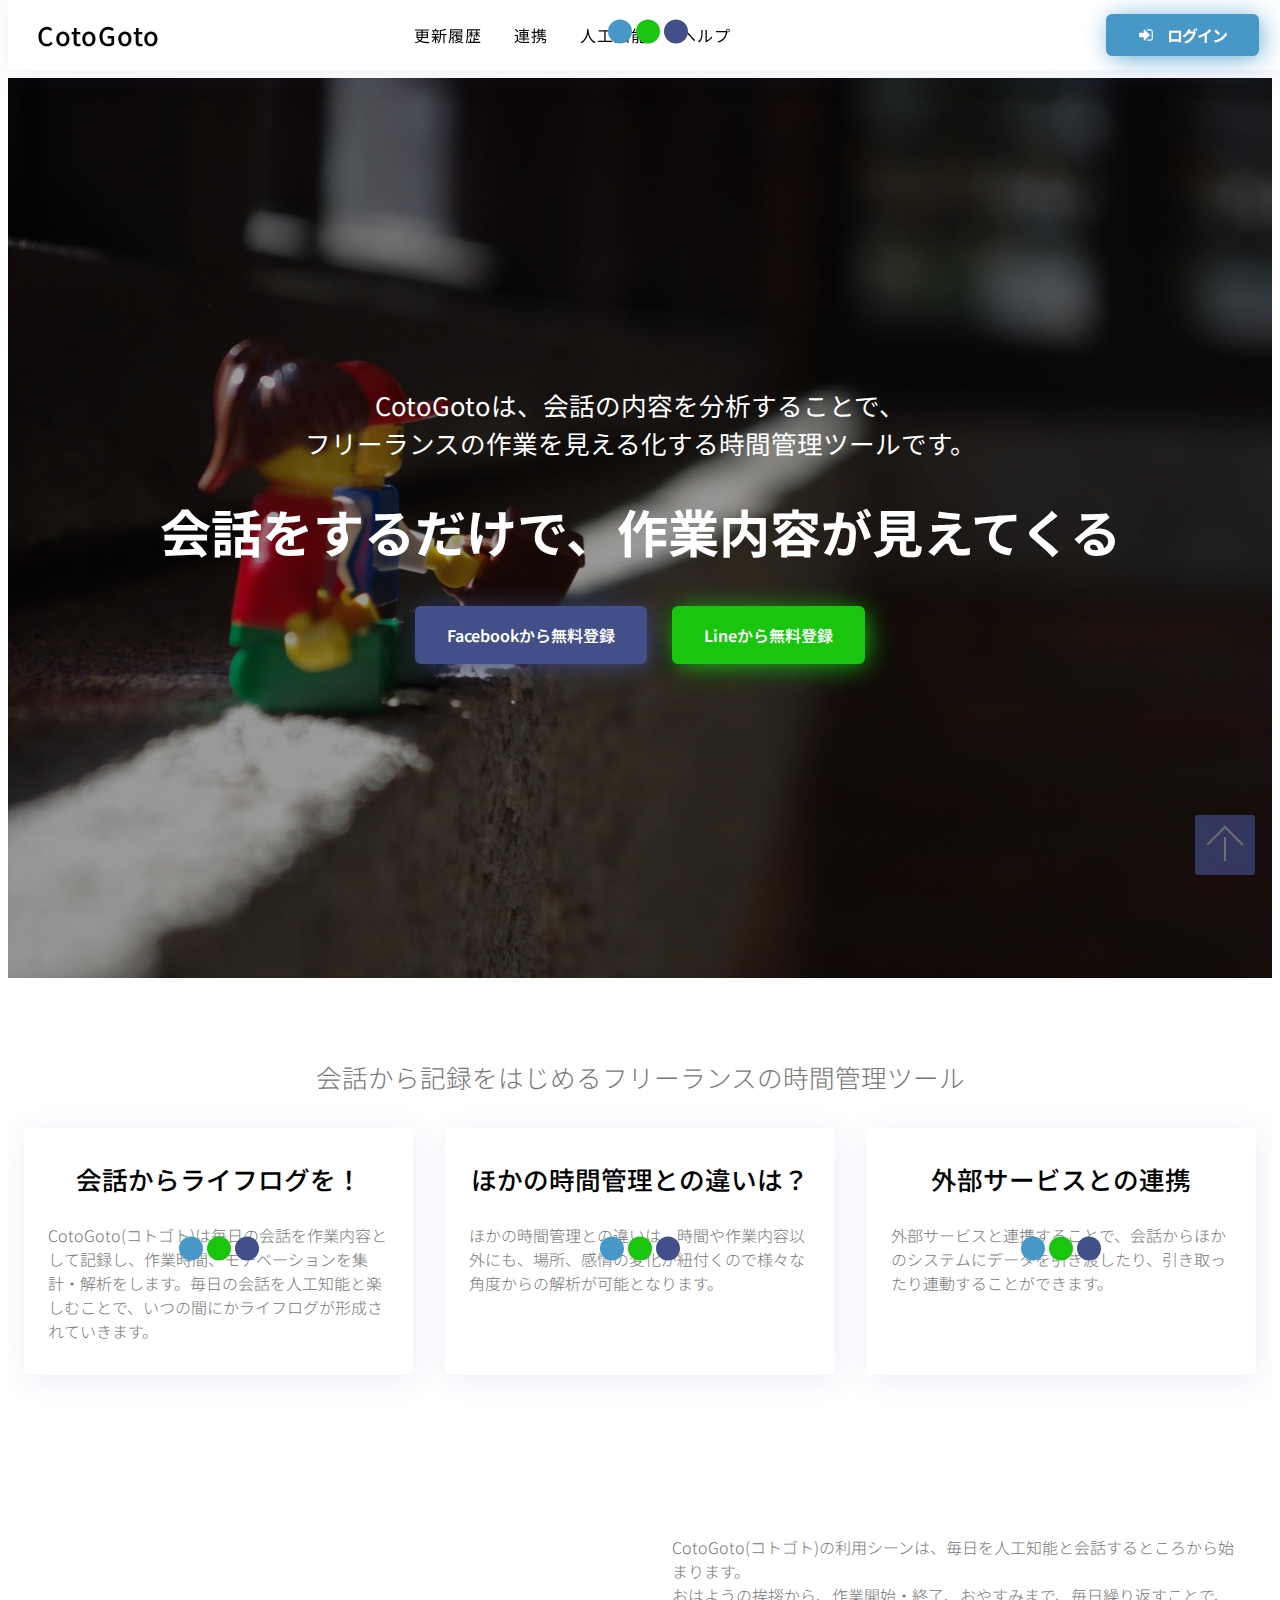
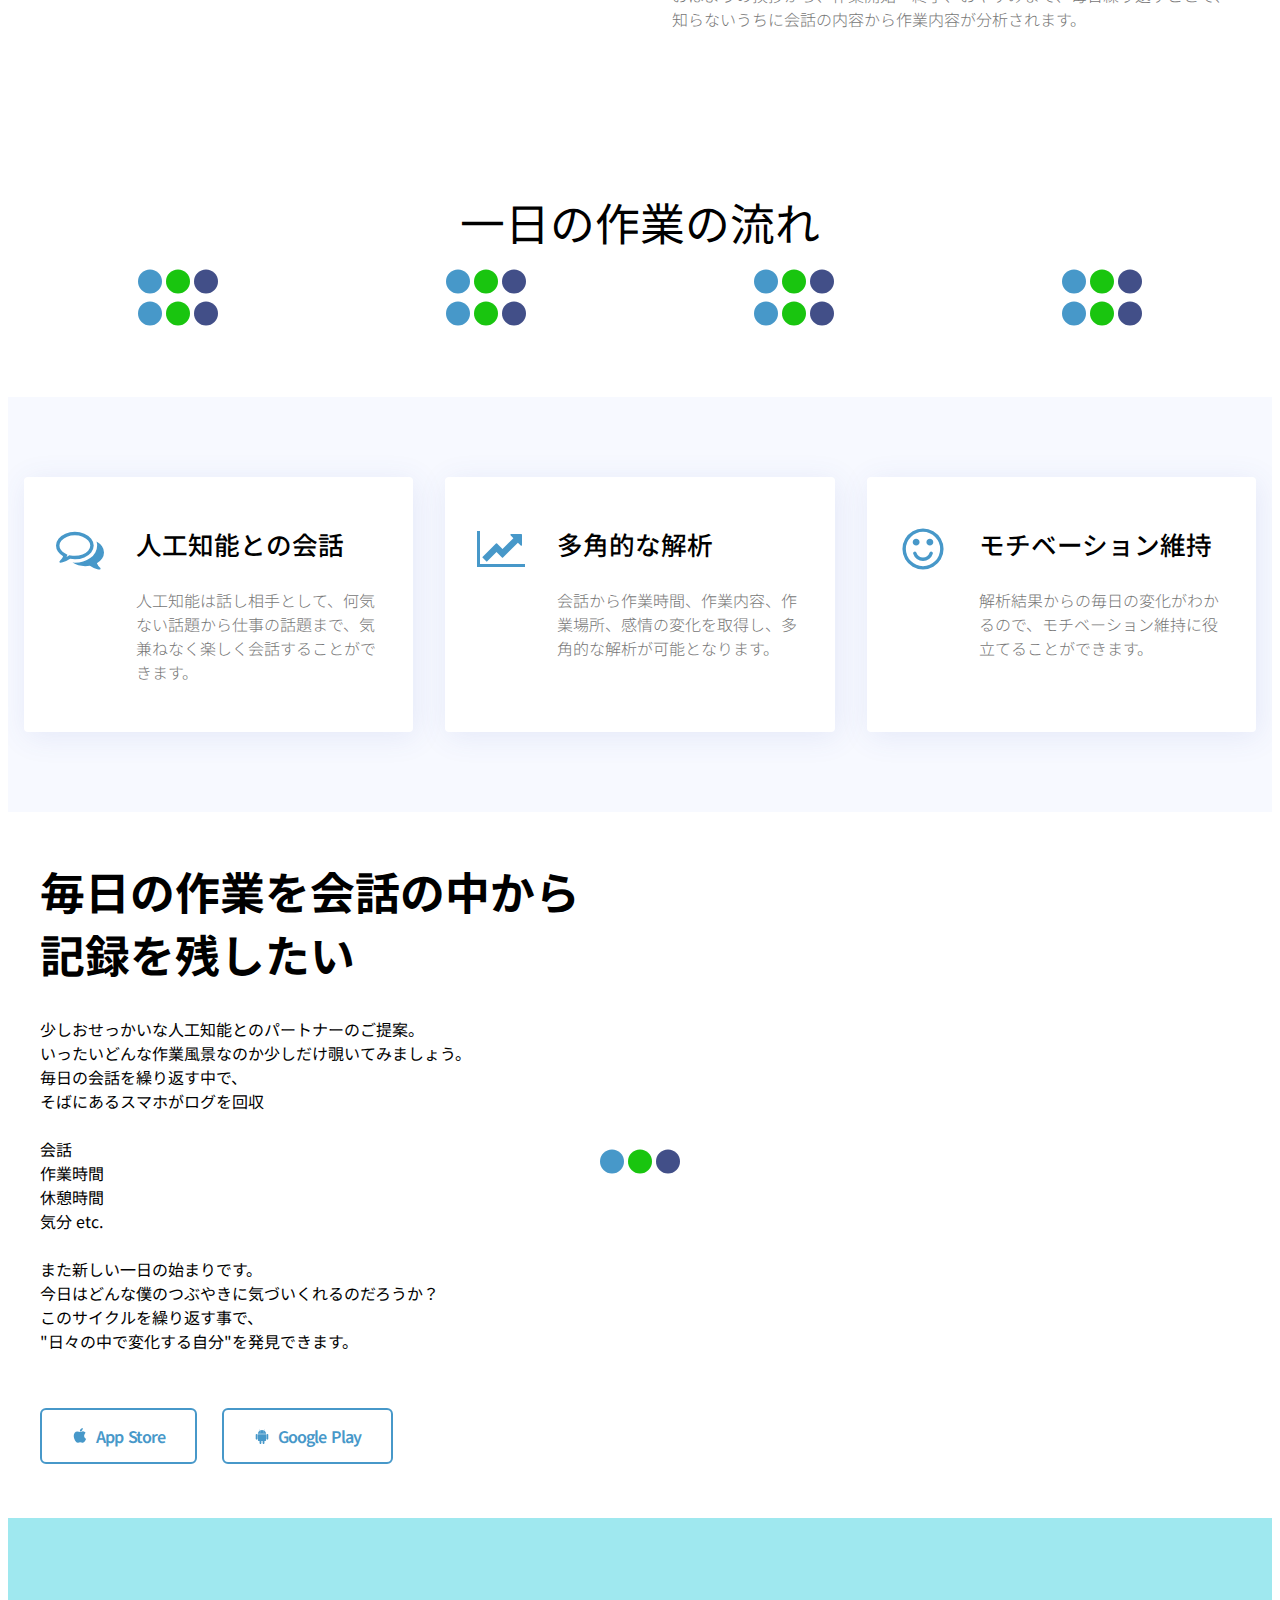
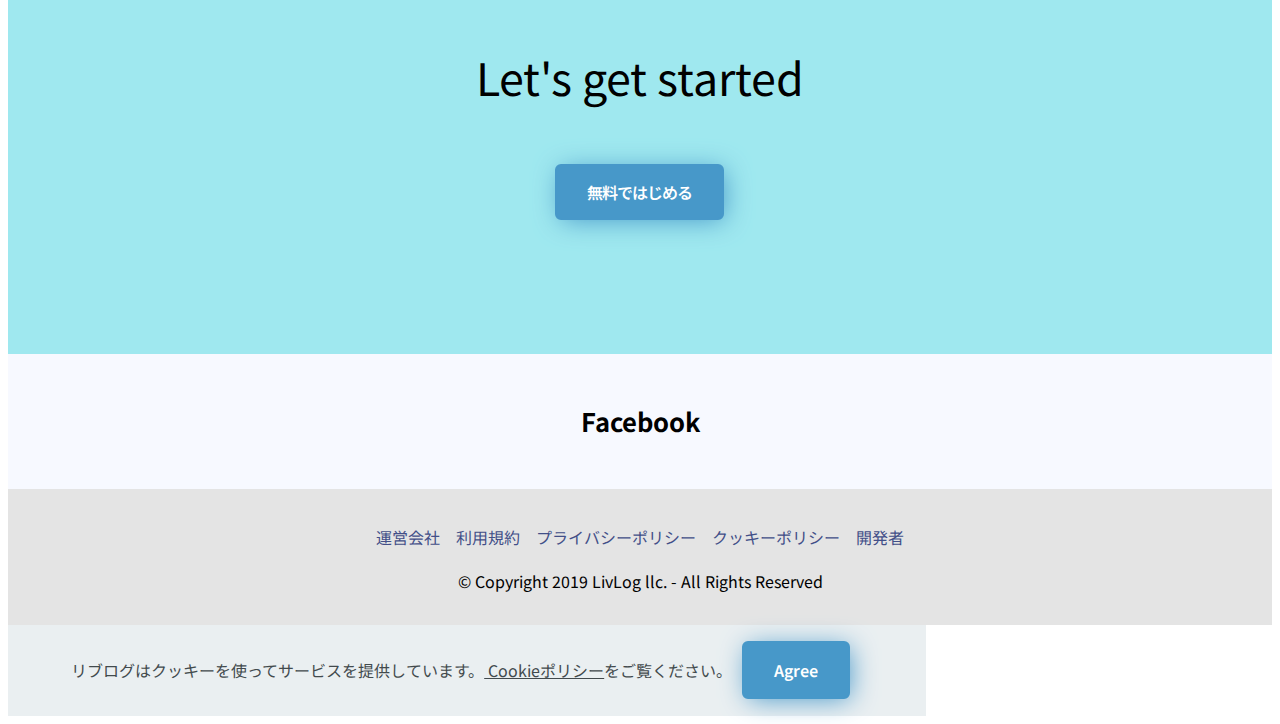
==== commit 70819a2b: "no message" ====
--- a/docs/index.html
+++ b/docs/index.html
@@ -1,13 +1,14 @@
 <!DOCTYPE html>
 <html amp >
 <head>
-  <!-- Site made with Mobirise Website Builder v4.12.1, https://mobirise.com -->
+  <!-- Site made with Mobirise Website Builder v4.12.3, https://mobirise.com -->
   <meta charset="UTF-8">
   <meta http-equiv="X-UA-Compatible" content="IE=edge">
-  <meta name="generator" content="Mobirise v4.12.1, mobirise.com">
+  <meta name="generator" content="Mobirise v4.12.3, mobirise.com">
   <meta name="viewport" content="width=device-width, initial-scale=1, minimum-scale=1">
   <link rel="shortcut icon" href="assets/images/icon-90x90.png" type="image/x-icon">
   <meta name="description" content="CotoGoto（コトゴト）は、人工知能との会話をライフログとして記録し、ライフログから作業時間（作業場所・プロジェクト単位）を記録、感情解析をしてモチベーションを記録します。解析結果から自分自身を自己管理するためのサービスです。">
+  <meta name="amp-script-src" content="">
   
   <title>会話からはじめるフリーランスのための自己管理サービス ・ CotoGoto(コトゴト)</title>
   
@@ -18,7 +19,7 @@
  
  <style amp-custom> 
 .gdpr-block{padding: 10px;font-size: 14px;display: block;width: 100%;text-align: center;}.gdpr-block.covert {display: none;}.textGDPR{position: relative;}.gdpr-block label span.textGDPR input[name='gdpr']{ width: 15px;height: 15px;margin: 0;position: absolute;top: 2px;left: -20px;}.gdpr-block label{color: #a7a7a7;vertical-align: middle;user-select: none;margin-bottom: 0;}div,span,h1,h2,h3,h4,h5,h6,p,blockquote,a,ol,ul,li,figcaption,textarea,input{font:inherit}*{box-sizing:border-box;outline:none}*:focus{outline:none}body{position:relative;font-style:normal;line-height:1.5;color:#000000}section{background-color:#ffffff;background-position:50% 50%;background-repeat:no-repeat;background-size:cover;overflow:hidden;padding:30px 0}section,.container,.container-fluid{position:relative;word-wrap:break-word}h1,h2,h3,h4,h5,h6{margin:0;padding:0}p,li,blockquote{letter-spacing:0px;line-height:1.7}ul,ol,blockquote,p{margin-bottom:0;margin-top:0}a{cursor:pointer}a,a:hover{text-decoration:none}a.mbr-iconfont:hover{text-decoration:none}h1,h2,h3,h4,h5,h6,.display-1,.display-2,.display-4,.display-5,.display-7{word-break:break-word;word-wrap:break-word}b,strong{font-weight:bold}blockquote{padding:10px 0 10px 20px;position:relative;border-left:3px solid}input:-webkit-autofill,input:-webkit-autofill:hover,input:-webkit-autofill:focus,input:-webkit-autofill:active{transition-delay:9999s;transition-property:background-color,color}html,body{height:auto;min-height:100vh}.mbr-section-title{margin:0;padding:0;font-style:normal;line-height:1.2;width:100%}.mbr-section-subtitle{line-height:1.3;width:100%}.mbr-text{font-style:normal;line-height:1.6;width:100%}.mbr-figure{align-self:center}.btn{text-align:center;position:relative;margin:0.4rem 0.8rem;font-weight:600;border-width:2px;letter-spacing:-1px;word-spacing:1.5px;border-style:solid;font-style:normal;white-space:normal;transition:all 0.2s ease-in-out,box-shadow 2s ease-in-out;display:inline-flex;align-items:center;justify-content:center;word-break:break-word;line-height:1.5}.btn-form{padding:1rem 2rem}.btn-form:hover{cursor:pointer}.note-popover .btn:after{display:none}.card-title{margin:0}.card-img{border-radius:0;width:auto;flex-shrink:0}.card-img img{width:100%}.card{position:relative;background-color:transparent;border:none;border-radius:0;width:100%;padding-left:1rem;padding-right:1rem}@media (max-width: 767px){.card:not(.last-child){padding-bottom:2rem}}.card .card-wrapper{height:100%;box-shadow:2.5px 4.33px 30px 0 rgba(64,87,191,0.1);transition:all 0.3s}.card .card-wrapper:hover{box-shadow:2.5px 4.33px 30px 0 rgba(64,87,191,0.2)}@media (max-width: 767px){.card .card-wrapper{flex-direction:column}}.card img{height:100%;-o-object-fit:cover;object-fit:cover;-o-object-position:center;object-position:center}@media (min-width: 992px){.lg-pb{padding-bottom:3rem}}@media (max-width: 991px){.md-pb{padding-bottom:2rem}}.card-inner,.items-list{display:flex;flex-direction:column}.items-list{list-style-type:none;padding:0}.items-list .list-item{padding:1rem 2rem}.card-head{padding:1.5rem 2rem}.card-price-wrap{padding:1rem 2rem;display:flex;flex-direction:column}.card-button{padding:1rem;margin:0}.gallery-img-wrap{position:relative;height:100%}.gallery-img-wrap:hover{cursor:pointer}.gallery-img-wrap:hover span,.gallery-img-wrap:hover .caption-on-hover{opacity:1}.gallery-img-wrap:hover:after{opacity:0.5}.gallery-img-wrap amp-img{height:100%}.gallery-img-wrap:after{content:"";position:absolute;top:0;bottom:0;left:0;right:0;background:#000;opacity:0;transition:opacity 0.3s;pointer-events:none}.gallery-img-wrap span,.gallery-img-wrap .img-caption{position:absolute;z-index:3;pointer-events:none}.gallery-img-wrap span,.gallery-img-wrap .caption-on-hover{opacity:0;transition:opacity 0.3s}.gallery-img-wrap span{left:50%;top:50%;-webkit-transform:translate(-50%,-50%);transform:translate(-50%,-50%);color:#000;background-color:#fff;font-size:1rem;width:2rem;height:2rem;padding:0.5rem;border-radius:50%}.gallery-img-wrap .img-caption{left:0;right:0}.gallery-img-wrap .img-caption.caption-top{top:0}.gallery-img-wrap .img-caption.caption-bottom{bottom:0}.gallery-img-wrap .img-caption:not(.caption-on-hover):after{content:"";position:absolute;top:0;left:0;right:0;height:100%;transition:opacity 0.3s;z-index:-1;pointer-events:none}.is-builder .gallery-img-wrap span{pointer-events:all}.is-builder .gallery-img-wrap .img-caption>*{pointer-events:all}.icons-list a{margin-right:1rem}.icons-list a:last-child{margin-right:0}.counter-container{position:relative}.counter-container ol li{margin-bottom:2rem}.counter-container.stylizedCounters ol{counter-reset:section}.counter-container.stylizedCounters ol li{z-index:3;list-style:none}.counter-container.stylizedCounters ol li:before{z-index:2;position:absolute;left:0px;counter-increment:section;content:counters(section,".") " ";text-align:center;margin:0 10px;line-height:37px;width:40px;height:40px;transition:all 0.2s;color:#232323;font-size:25px;border-radius:50%;font-weight:bold}.timeline-wrap{position:relative}.timeline-wrap .iconBackground{position:absolute;left:50%;width:20px;height:20px;line-height:30px;text-align:center;border-radius:50%;font-size:30px;display:inline-block;background-color:#232323;top:20px;margin-left:-10px}@media (max-width: 768px){.timeline-wrap .iconBackground{left:0}}.separline{position:relative}@media (max-width: 768px){.separline:not(.last-child){padding-bottom:2rem}}.separline:before{position:absolute;content:"";width:2px;background-color:#232323;left:calc(50% - 1px);height:calc(100% - 20px);top:40px}@media (max-width: 768px){.separline:before{left:0}}amp-image-lightbox a.control{position:absolute;width:32px;height:32px;right:48px;top:32px;z-index:1000}amp-image-lightbox a.control .close{position:relative}amp-image-lightbox a.control .close:before,amp-image-lightbox a.control .close:after{position:absolute;left:15px;content:" ";height:33px;width:2px;background-color:#fff}amp-image-lightbox a.control .close:before{-webkit-transform:rotate(45deg);transform:rotate(45deg)}amp-image-lightbox a.control .close:after{-webkit-transform:rotate(-45deg);transform:rotate(-45deg)}.hidden{visibility:hidden}.super-hide{display:none}.inactive{-webkit-user-select:none;-moz-user-select:none;-ms-user-select:none;user-select:none;pointer-events:none;-webkit-user-drag:none;user-drag:none}.popover-content ul.show{min-height:155px}.mbr-white{color:#ffffff}.mbr-black{color:#000000}.mbr-gray{color:#767676}.align-left{text-align:left}.align-left .list-item{justify-content:flex-start}.align-center{text-align:center}.align-center .list-item{justify-content:center}.align-right{text-align:right}.align-right .list-item{justify-content:flex-end}@media (max-width: 767px){.align-left,.align-center,.align-right{text-align:center}.align-left .list-item,.align-center .list-item,.align-right .list-item{justify-content:center}}.mbr-light{font-weight:300}.mbr-regular{font-weight:400}.mbr-semibold{font-weight:500}.mbr-bold{font-weight:700}.mbr-section-btn{margin-left:-0.8rem;margin-right:-0.8rem;font-size:0}nav .mbr-section-btn{margin-left:0rem;margin-right:0rem}.btn .mbr-iconfont,.btn.btn-sm .mbr-iconfont{cursor:pointer;margin-right:0.5rem}.btn.btn-md .mbr-iconfont,.btn.btn-md .mbr-iconfont{margin-right:0.8rem}[type="submit"]{-webkit-appearance:none}.mbr-fullscreen .mbr-overlay{min-height:100vh}.mbr-fullscreen{display:flex;display:-moz-flex;display:-ms-flex;display:-o-flex;align-items:center;-webkit-align-items:center;min-height:100vh;padding-top:3rem;padding-bottom:3rem}.mbr-overlay{bottom:0;left:0;position:absolute;right:0;top:0;z-index:0}.mbr-parallax-bg{bottom:0;left:0;opacity:0.5;position:absolute;right:0;top:0;z-index:0;background-position:50% 50%;background-repeat:no-repeat;background-size:cover}section.menu{min-height:70px}.menu-container{display:flex;justify-content:space-between;align-items:center;min-height:70px}@media (max-width: 991px){.menu-container{max-width:100%;padding:0 2rem}}@media (max-width: 767px){.menu-container{padding:0 1rem}}.navbar{z-index:100;width:100%}.navbar-fixed-top{position:fixed;top:0}.navbar-brand{display:flex;align-items:center;word-break:break-word;z-index:1}.navbar-logo{margin-right:0.8rem}@media (max-width: 767px){.navbar-logo amp-img{max-height:55px;max-width:55px}}.navbar-caption-wrap{display:flex}.navbar .navbar-collapse{display:flex;flex-basis:auto;align-items:center;justify-content:flex-end}@media (max-width: 991px){.navbar .navbar-collapse{display:none;position:absolute;top:0;right:0;min-height:100vh;padding:70px 2rem 1rem;z-index:1}}@media (max-width: 991px){.navbar.opened .navbar-collapse.show,.navbar.opened .navbar-collapse.collapsing{display:block}.is-builder .navbar-collapse{position:fixed}}.navbar-nav{list-style-type:none;display:flex;flex-wrap:wrap;padding-left:0;min-width:10rem}@media (max-width: 991px){.navbar-nav{flex-direction:column}}.navbar-nav .mbr-iconfont{margin-right:0.2rem}.nav-item{word-break:break-all}.nav-link{display:flex;align-items:center;justify-content:center}.nav-link,.navbar-caption{transition:all 0.2s;letter-spacing:1px}.nav-dropdown .dropdown-menu{min-width:10rem;padding-bottom:1.25rem;padding-top:1.25rem;position:absolute;left:0}.nav-dropdown .dropdown-menu .dropdown-item{line-height:2;display:flex;justify-content:center;align-items:center;padding:0.25rem 1.5rem;white-space:nowrap}.nav-dropdown .dropdown-menu .dropdown{position:relative}.dropdown-menu .dropdown:hover>.dropdown-menu{opacity:1;pointer-events:all}.nav-dropdown .dropdown-submenu{top:0;left:100%;margin:0}.nav-item.dropdown{position:relative}.nav-item.dropdown .dropdown-menu{opacity:0;pointer-events:none}.nav-item.dropdown:hover>.dropdown-menu{opacity:1;pointer-events:all}.link.dropdown-toggle:after{content:"";margin-left:0.25rem;border-top:0.35em solid;border-right:0.35em solid transparent;border-left:0.35em solid transparent;border-bottom:0}.navbar .dropdown.open>.dropdown-menu{display:block}@media (max-width: 991px){.is-builder .nav-dropdown .dropdown-menu{position:relative}.nav-dropdown .dropdown-submenu{left:0}.dropdown-item{padding:0.25rem 1.5rem;margin:0;justify-content:center}.dropdown-item:after{right:auto}.navbar.opened .dropdown-menu{top:0}.dropdown-toggle[data-toggle="dropdown-submenu"]:after{content:"";margin-left:0.25rem;border-top:0.35em solid;border-right:0.35em solid transparent;border-left:0.35em solid transparent;border-bottom:0;top:55%}}.navbar-buttons{display:flex;flex-wrap:wrap;align-items:center;justify-content:center}@media (max-width: 991px){.navbar-buttons{flex-direction:column}}.menu-social-list{display:flex;align-items:center;justify-content:center;flex-wrap:wrap}.menu-social-list a{font-size:1.5rem;margin:0 0.5rem}button.navbar-toggler{position:absolute;right:20px;top:25px;width:31px;height:20px;cursor:pointer;transition:all 0.2s;align-self:center}.hamburger span{position:absolute;right:0;width:30px;height:2px;border-right:5px}.hamburger span:nth-child(1){top:0;transition:all 0.2s}.hamburger span:nth-child(2){top:8px;transition:all 0.15s}.hamburger span:nth-child(3){top:8px;transition:all 0.15s}.hamburger span:nth-child(4){top:16px;transition:all 0.2s}nav.opened .navbar-toggler:not(.hide) .hamburger span:nth-child(1){top:8px;width:0;opacity:0;right:50%;transition:all 0.2s}nav.opened .navbar-toggler:not(.hide) .hamburger span:nth-child(2){-webkit-transform:rotate(45deg);transform:rotate(45deg);transition:all 0.25s}nav.opened .navbar-toggler:not(.hide) .hamburger span:nth-child(3){-webkit-transform:rotate(-45deg);transform:rotate(-45deg);transition:all 0.25s}nav.opened .navbar-toggler:not(.hide) .hamburger span:nth-child(4){top:8px;width:0;opacity:0;right:50%;transition:all 0.2s}.ampstart-btn.hamburger{position:absolute;top:25px;right:15px;margin-left:auto;width:30px;height:20px;background:none;border:none;cursor:pointer;z-index:1000}@media (min-width: 992px){.ampstart-btn,amp-sidebar{display:none}.dropdown-menu .dropdown-toggle:after{content:"";border-bottom:0.35em solid transparent;border-left:0.35em solid;border-right:0;border-top:0.35em solid transparent;margin-left:0.3rem;margin-top:-0.3077em;position:absolute;right:1.1538em;top:50%}}.close-sidebar{width:30px;height:30px;position:relative;cursor:pointer;background-color:transparent;border:none}.close-sidebar span{position:absolute;left:0;width:30px;height:2px;border-right:5px}.close-sidebar span:nth-child(1){-webkit-transform:rotate(45deg);transform:rotate(45deg)}.close-sidebar span:nth-child(2){-webkit-transform:rotate(-45deg);transform:rotate(-45deg)}.builder-sidebar{position:relative;min-height:100vh;z-index:1030;padding:1rem 2rem;max-width:20rem}.builder-sidebar .dropdown:hover>.dropdown-menu{position:relative;text-align:center}section.sidebar-open:before{content:"";position:fixed;top:0;bottom:0;right:0;left:0;background-color:rgba(0,0,0,0.2);z-index:1040}.map-placeholder{display:none}.map-placeholder h4{padding-top:5rem;color:#767676;text-align:center}.google-map{position:relative;width:100%}@media (max-width: 992px){.google-map{padding:0;margin:0}}.google-map [data-state-details]{color:#6b6763;font-family:Montserrat;height:1.5em;margin-top:-0.75em;padding-left:1.25rem;padding-right:1.25rem;position:absolute;text-align:center;top:50%;width:100%}.google-map[data-state]{background:#e9e5dc}.google-map[data-state="loading"] [data-state-details]{display:none}div[submit-success]>*{padding:1rem;margin-bottom:1rem}div[submit-error]>*{padding:1rem;margin-bottom:1rem}textarea[type="hidden"]{display:none}amp-img{width:100%}amp-img img{max-height:100%;max-width:100%}img.mbr-temp{width:100%}.rounded{border-radius:50%}.is-builder .nodisplay+img[async],.is-builder .nodisplay+img[decoding="async"],.is-builder amp-img>a+img[async],.is-builder amp-img>a+img[decoding="async"]{display:none}html:not(.is-builder) amp-img>a{position:absolute;top:0;bottom:0;left:0;right:0;z-index:1}.is-builder .temp-amp-sizer{position:absolute}.is-builder amp-youtube .temp-amp-sizer,.is-builder amp-vimeo .temp-amp-sizer{position:static}.is-builder section.horizontal-menu .ampstart-btn{display:none}.is-builder section.horizontal-menu .dropdown-menu{z-index:auto;opacity:1;pointer-events:auto}.is-builder section.horizontal-menu .nav-dropdown .link.dropdown-toggle[aria-expanded="true"]{margin-right:0;padding:0.667em 1em}.mobirise-spinner{position:absolute;top:50%;left:40%;margin-left:10%;-webkit-transform:translate3d(-50%,-50%,0);z-index:4}.mobirise-spinner em{width:24px;height:24px;background:#3ac;border-radius:100%;display:inline-block;-webkit-animation:slide 1s infinite}.mobirise-spinner em:nth-child(1){-webkit-animation-delay:0.1s}.mobirise-spinner em:nth-child(2){-webkit-animation-delay:0.2s}.mobirise-spinner em:nth-child(3){-webkit-animation-delay:0.3s}@-webkit-keyframes slide{0%{-webkit-transform:scale(1)}50%{opacity:0.3;-webkit-transform:scale(2)}100%{-webkit-transform:scale(1)}}@keyframes slide{0%{-webkit-transform:scale(1)}50%{opacity:0.3;-webkit-transform:scale(2)}100%{-webkit-transform:scale(1)}}.mobirise-loader .amp-active>div{display:none}.container{padding-right:1rem;padding-left:1rem;width:100%;margin-right:auto;margin-left:auto}@media (max-width: 767px){.container{max-width:540px}}@media (min-width: 768px){.container{max-width:720px}}@media (min-width: 992px){.container{max-width:960px}}@media (min-width: 1200px){.container{max-width:1340px}}.container-fluid{width:100%;margin-right:auto;margin-left:auto;padding-left:1rem;padding-right:1rem}.media-container-row{display:flex;flex-wrap:wrap}@media (min-width: 992px){.media-container-row{flex-wrap:nowrap}}.form-block{z-index:1;background-color:transparent;padding:3rem;position:relative;overflow:hidden}.form-block .mbr-overlay{z-index:-1}@media (max-width: 992px){.form-block{padding:1rem}}form input,form textarea,form select{width:100%;border:1px solid #e4e4e4;font-weight:300;letter-spacing:-1px;background-color:white;box-sizing:border-box;padding:1.5rem 0 1.5rem 1.5rem;border-radius:6px;box-shadow:2.5px 4.33px 30px 0 rgba(64,87,191,0.1)}form input:focus,form textarea:focus,form select:focus{outline:none}form input[type="checkbox"],form input[type="radio"]{border:none;background:none;box-shadow:none;width:auto}form .field{padding-top:0.5rem;padding-bottom:0.5rem}form textarea.field-input{height:188px}form .fieldset{display:flex;justify-content:center;flex-wrap:wrap;align-items:center}form .btn{margin:0}.mbr-flex{display:flex}.flex-wrap{flex-wrap:wrap}.mbr-jc-s{justify-content:flex-start}.mbr-jc-c{justify-content:center}.mbr-jc-e{justify-content:flex-end}.mbr-row,.mbr-form-row{display:flex;flex-wrap:wrap;margin-right:-1rem;margin-left:-1rem}.mbr-form-row{margin-right:-0.5rem;margin-left:-0.5rem}.mbr-form-row>[class*="mbr-col"]{padding-left:0.5rem;padding-right:0.5rem}.mbr-row-reverse{flex-direction:row-reverse}.mbr-column{flex-direction:column}@media (max-width: 767px){.mbr-col,.mbr-col-auto{padding-right:1rem;padding-left:1rem}.mbr-col-sm-12{flex:0 0 100%;max-width:100%;padding-right:1rem;padding-left:1rem}}@media (min-width: 768px){.mbr-col{flex:1 1 auto;max-width:100%;padding-right:1rem;padding-left:1rem}.mbr-col-auto{flex:0 0 auto;width:auto;padding-right:1rem;padding-left:1rem}.mbr-col-md-3{flex:0 0 25%;max-width:25%;padding-right:1rem;padding-left:1rem}.mbr-col-md-4{flex:0 0 33.333333%;max-width:33.333333%;padding-right:1rem;padding-left:1rem}.mbr-col-md-5{flex:0 0 41.666667%;max-width:41.666667%;padding-right:1rem;padding-left:1rem}.mbr-col-md-6{flex:0 0 50%;max-width:50%;padding-right:1rem;padding-left:1rem}.mbr-col-md-7{flex:0 0 58.333333%;max-width:58.333333%;padding-right:1rem;padding-left:1rem}.mbr-col-md-8{flex:0 0 66.666667%;max-width:66.666667%;padding-left:1rem;padding-right:1rem}.mbr-col-md-10{flex:0 0 83.333333%;max-width:83.333333%;padding-left:1rem;padding-right:1rem}.mbr-col-md-12{flex:0 0 100%;max-width:100%;padding-right:1rem;padding-left:1rem}}@media (min-width: 992px){.mbr-col-lg-2{flex:0 0 16.666667%;max-width:16.666667%;padding-right:1rem;padding-left:1rem}.mbr-col-lg-3{flex:0 0 25%;max-width:25%;padding-right:1rem;padding-left:1rem}.mbr-col-lg-4{flex:0 0 33.33%;max-width:33.33%;padding-right:1rem;padding-left:1rem}.mbr-col-lg-5{flex:0 0 41.666%;max-width:41.666%;padding-right:1rem;padding-left:1rem}.mbr-col-lg-6{flex:0 0 50%;max-width:50%;padding-right:1rem;padding-left:1rem}.mbr-col-lg-7{flex:0 0 58.333333%;max-width:58.333333%;padding-right:1rem;padding-left:1rem}.mbr-col-lg-8{flex:0 0 66.666667%;max-width:66.666667%;padding-left:1rem;padding-right:1rem}.mbr-col-lg-9{flex:0 0 75%;max-width:75%;padding-left:1rem;padding-right:1rem}.mbr-col-lg-10{flex:0 0 83.3333%;max-width:83.3333%;padding-right:1rem;padding-left:1rem}.mbr-col-lg-12{flex:0 0 100%;max-width:100%;padding-right:1rem;padding-left:1rem}}@media (min-width: 1200px){.mbr-col-xl-7{flex:0 0 58.333333%;max-width:58.333333%;padding-right:1rem;padding-left:1rem}.mbr-col-xl-4{flex:0 0 33.333333%;max-width:33.333333%;padding-right:1rem;padding-left:1rem}.mbr-col-xl-8{flex:0 0 66.666667%;max-width:66.666667%;padding-left:1rem;padding-right:1rem}.mbr-col-xl-5{flex:0 0 41.666667%;max-width:41.666667%}}.btn-icon{display:none}.mbr-pt-1{padding-top:0.5rem}.mbr-pt-2{padding-top:1rem}.mbr-pt-3{padding-top:1.5rem}.mbr-pt-4{padding-top:2rem}.mbr-pt-5{padding-top:3rem}.mbr-pb-1{padding-bottom:0.5rem}.mbr-pb-2{padding-bottom:1rem}.mbr-pb-3{padding-bottom:1.5rem}.mbr-pb-4{padding-bottom:2rem}.mbr-pb-5{padding-bottom:3rem}.mbr-px-1{padding-left:0.5rem;padding-right:0.5rem}.mbr-px-2{padding-left:1rem;padding-right:1rem}.mbr-px-3{padding-left:1.5rem;padding-right:1.5rem}.mbr-px-4{padding-left:2rem;padding-right:2rem}@media (max-width: 991px){.mbr-px-4{padding-left:1rem;padding-right:1rem}}.mbr-px-5{padding-left:3rem;padding-right:3rem}@media (max-width: 991px){.mbr-px-5{padding-left:1rem;padding-right:1rem}}.mbr-m-sub-1{margin-left:-1rem;margin-right:-1rem}@media (max-width: 768px){.mbr-m-sub-1{margin-left:0;margin-right:0}}.mbr-py-1{padding-top:0.5rem;padding-bottom:0.5rem}.mbr-py-2{padding-top:1rem;padding-bottom:1rem}@media (max-width: 767px){.mbr-py-2{padding-top:0rem;padding-bottom:0rem}}.mbr-py-3{padding-top:1.5rem;padding-bottom:1.5rem}@media (max-width: 991px){.mbr-py-3{padding-top:1rem;padding-bottom:1rem}}.mbr-py-4{padding-top:2rem;padding-bottom:2rem}@media (max-width: 991px){.mbr-py-4{padding-top:1rem;padding-bottom:1rem}}.mbr-py-5{padding-top:3rem;padding-bottom:3rem}@media (max-width: 991px){.mbr-py-5{padding-top:1rem;padding-bottom:1rem}}.mbr-p-1{padding:0.5rem}.mbr-p-2{padding:1rem}.mbr-p-3{padding:1.5rem}@media (max-width: 991px){.mbr-p-3{padding:1rem}}.mbr-p-4{padding:2rem}@media (max-width: 991px){.mbr-p-4{padding:1rem}}.mbr-p-5{padding:3rem}@media (max-width: 991px){.mbr-p-5{padding:1rem}}.mbr-ml-auto{margin-left:auto}.mbr-mr-auto{margin-right:auto}.mbr-m-auto{margin:auto}amp-img,img{height:100%;width:100%}amp-sidebar{background:transparent}#scrollToTopMarker{position:absolute;width:0px;height:0px;top:300px}#scrollToTopButton{position:fixed;bottom:25px;right:25px;opacity:0.4;z-index:5000;font-size:32px;height:60px;width:60px;border:none;border-radius:3px;cursor:pointer}#scrollToTopButton:focus{outline:none}#scrollToTopButton a:before{content:"";position:absolute;height:40%;top:36%;width:2px;left:calc(50% - 1px)}#scrollToTopButton a:after{content:"";position:absolute;border-top:2px solid;border-right:2px solid;width:40%;height:40%;left:calc(30% - 1px);bottom:30%;-webkit-transform:rotate(-45deg);transform:rotate(-45deg)}.is-builder #scrollToTopButton a:after{left:30%}.is-builder .menu{overflow:visible}input::-webkit-input-placeholder,textarea::-webkit-input-placeholder{color:#d1d1d1}.card-wrapper{border-radius:4px;overflow:hidden;z-index:2}.form-check{margin-bottom:0}.form-check-label{padding-left:0}.form-check-input{position:relative;margin:4px}.form-check-inline{display:inline-flex;align-items:center;padding-left:0;margin-right:.75rem}
-body{font-family: Work Sans;}blockquote{border-color: #4798c9;}div[submit-success] > *{background: #424f88;color: #ffffff;}div[submit-error] > *{background: #b2ccd2;color: #000000;}.display-1{font-family: 'Noto Sans JP',sans-serif;font-size: 3.2rem;line-height: 1.1;}.display-2{font-family: 'Noto Sans JP',sans-serif;font-size: 2.8rem;line-height: 1.4;}.display-4{font-family: 'Noto Sans JP',sans-serif;font-size: 1rem;line-height: 1.4;}.display-5{font-family: 'Noto Sans JP',sans-serif;font-size: 1.6rem;line-height: 1.5;}.display-7{font-family: 'Noto Sans JP',sans-serif;font-size: 1rem;line-height: 1.5;letter-spacing: normal;}.mbr-form input,.mbr-form textarea,.mbr-form select{font-family: 'Noto Sans JP',sans-serif;font-size: 1rem;line-height: 1;}@media (max-width: 768px){.display-1{font-size: 2.56rem;font-size: calc( 1.77rem + (3.2 - 1.77) * ((100vw - 20rem) / (48 - 20)));line-height: calc( 1.4 * (1.77rem + (3.2 - 1.77) * ((100vw - 20rem) / (48 - 20))));}.display-2{font-size: 2.24rem;font-size: calc( 1.63rem + (2.8 - 1.63) * ((100vw - 20rem) / (48 - 20)));line-height: calc( 1.4 * (1.63rem + (2.8 - 1.63) * ((100vw - 20rem) / (48 - 20))));}.display-4{font-size: 0.8rem;font-size: calc( 1rem + (1 - 1) * ((100vw - 20rem) / (48 - 20)));line-height: calc( 1.4 * (1rem + (1 - 1) * ((100vw - 20rem) / (48 - 20))));}.display-5{font-size: 1.28rem;font-size: calc( 1.21rem + (1.6 - 1.21) * ((100vw - 20rem) / (48 - 20)));line-height: calc( 1.4 * (1.21rem + (1.6 - 1.21) * ((100vw - 20rem) / (48 - 20))));}.display-7{font-size: 0.8rem;font-size: calc( 1rem + (1 - 1) * ((100vw - 20rem) / (48 - 20)));line-height: calc( 1.4 * (1rem + (1 - 1) * ((100vw - 20rem) / (48 - 20))));}}.btn{transition: all 0.3s;padding: 15px 30px;border-radius: 6px;}.btn-sm{padding: 15px 30px;border-radius: 6px;}.btn-md{padding: 15px 30px;border-radius: 6px;}.btn-lg{padding: 15px 30px;border-radius: 6px;}.bg-primary{background-color: #4798c9;}.bg-success{background-color: #424f88;}.bg-info{background-color: #5ba533;}.bg-warning{background-color: #465052;}.bg-danger{background-color: #b2ccd2;}.btn-secondary{box-shadow: 3px 3px 27px -3px #19c50f;}.btn-secondary,.btn-secondary:active,.btn-secondary.active{background-color: #19c50f;border-color: #19c50f;color: #ffffff;}.btn-secondary:hover,.btn-secondary:focus,.btn-secondary.focus{background-color: #000000;border-color: #000000;color: #ffffff;}.btn-secondary.disabled,.btn-secondary:disabled{color: #ffffff;background-color: #000000;border-color: #000000;}.btn-secondary:hover{box-shadow: none;}.btn-info{box-shadow: 3px 3px 27px -3px #5ba533;}.btn-info,.btn-info:active,.btn-info.active{background-color: #5ba533;border-color: #5ba533;color: #ffffff;}.btn-info:hover,.btn-info:focus,.btn-info.focus{background-color: #000000;border-color: #000000;color: #ffffff;}.btn-info.disabled,.btn-info:disabled{color: #ffffff;background-color: #000000;border-color: #000000;}.btn-info:hover{box-shadow: none;}.btn-success{box-shadow: 3px 3px 27px -3px #424f88;}.btn-success,.btn-success:active,.btn-success.active{background-color: #424f88;border-color: #424f88;color: #ffffff;}.btn-success:hover,.btn-success:focus,.btn-success.focus{background-color: #000000;border-color: #000000;color: #ffffff;}.btn-success.disabled,.btn-success:disabled{color: #ffffff;background-color: #000000;border-color: #000000;}.btn-success:hover{box-shadow: none;}.btn-warning{box-shadow: 3px 3px 27px -3px #465052;}.btn-warning,.btn-warning:active,.btn-warning.active{background-color: #465052;border-color: #465052;color: #ffffff;}.btn-warning:hover,.btn-warning:focus,.btn-warning.focus{background-color: #000000;border-color: #000000;color: #ffffff;}.btn-warning.disabled,.btn-warning:disabled{color: #ffffff;background-color: #000000;border-color: #000000;}.btn-warning:hover{box-shadow: none;}.btn-danger{box-shadow: 3px 3px 27px -3px #b2ccd2;}.btn-danger,.btn-danger:active,.btn-danger.active{background-color: #b2ccd2;border-color: #b2ccd2;color: #ffffff;}.btn-danger:hover,.btn-danger:focus,.btn-danger.focus{background-color: #000000;border-color: #000000;color: #ffffff;}.btn-danger.disabled,.btn-danger:disabled{color: #ffffff;background-color: #000000;border-color: #000000;}.btn-danger:hover{box-shadow: none;}.btn-primary{box-shadow: 3px 3px 27px -3px #4798c9;}.btn-primary,.btn-primary:active,.btn-primary.active{background-color: #4798c9;border-color: #4798c9;color: #ffffff;}.btn-primary:hover,.btn-primary:focus,.btn-primary.focus{background-color: #000000;border-color: #000000;color: #ffffff;}.btn-primary.disabled,.btn-primary:disabled{color: #ffffff;background-color: #000000;border-color: #000000;}.btn-primary:hover{box-shadow: none;}.btn-black{box-shadow: 3px 3px 27px -3px #010101;}.btn-black,.btn-black:active,.btn-black.active{background-color: #010101;border-color: #010101;color: #ffffff;}.btn-black:hover,.btn-black:focus,.btn-black.focus{background-color: #000000;border-color: #000000;color: #ffffff;}.btn-black.disabled,.btn-black:disabled{color: #ffffff;background-color: #000000;border-color: #000000;}.btn-black:hover{box-shadow: none;}.btn-white,.btn-white:active,.btn-white.active{background-color: #fcfcfc;border-color: #fcfcfc;color: #7d7d7d;}.btn-white:hover,.btn-white:focus,.btn-white.focus{background-color: #000000;border-color: #000000;color: #7d7d7d;}.btn-white.disabled,.btn-white:disabled{color: #7d7d7d;background-color: #000000;border-color: #000000;}.btn-primary-outline,.btn-primary-outline:active,.btn-primary-outline.active{background: none;border-color: #4798c9;color: #4798c9;}.btn-primary-outline:hover,.btn-primary-outline:focus,.btn-primary-outline.focus{color: #ffffff;background-color: #4798c9;border-color: #4798c9;box-shadow: 3px 3px 27px -3px #4798c9;}.btn-primary-outline.disabled,.btn-primary-outline:disabled{color: #ffffff;background-color: #4798c9;border-color: #4798c9;}.btn-secondary-outline,.btn-secondary-outline:active,.btn-secondary-outline.active{background: none;border-color: #19c50f;color: #19c50f;}.btn-secondary-outline:hover,.btn-secondary-outline:focus,.btn-secondary-outline.focus{color: #ffffff;background-color: #19c50f;border-color: #19c50f;box-shadow: 3px 3px 27px -3px #19c50f;}.btn-secondary-outline.disabled,.btn-secondary-outline:disabled{color: #ffffff;background-color: #19c50f;border-color: #19c50f;}.btn-info-outline,.btn-info-outline:active,.btn-info-outline.active{background: none;border-color: #5ba533;color: #5ba533;}.btn-info-outline:hover,.btn-info-outline:focus,.btn-info-outline.focus{color: #ffffff;background-color: #5ba533;border-color: #5ba533;box-shadow: 3px 3px 27px -3px #5ba533;}.btn-info-outline.disabled,.btn-info-outline:disabled{color: #ffffff;background-color: #5ba533;border-color: #5ba533;}.btn-success-outline,.btn-success-outline:active,.btn-success-outline.active{background: none;border-color: #424f88;color: #424f88;}.btn-success-outline:hover,.btn-success-outline:focus,.btn-success-outline.focus{color: #ffffff;background-color: #424f88;border-color: #424f88;box-shadow: 3px 3px 27px -3px #424f88;}.btn-success-outline.disabled,.btn-success-outline:disabled{color: #ffffff;background-color: #424f88;border-color: #424f88;}.btn-warning-outline,.btn-warning-outline:active,.btn-warning-outline.active{background: none;border-color: #465052;color: #465052;}.btn-warning-outline:hover,.btn-warning-outline:focus,.btn-warning-outline.focus{color: #ffffff;background-color: #465052;border-color: #465052;box-shadow: 3px 3px 27px -3px #465052;}.btn-warning-outline.disabled,.btn-warning-outline:disabled{color: #ffffff;background-color: #465052;border-color: #465052;}.btn-danger-outline,.btn-danger-outline:active,.btn-danger-outline.active{background: none;border-color: #b2ccd2;color: #b2ccd2;}.btn-danger-outline:hover,.btn-danger-outline:focus,.btn-danger-outline.focus{color: #ffffff;background-color: #b2ccd2;border-color: #b2ccd2;box-shadow: 3px 3px 27px -3px #b2ccd2;}.btn-danger-outline.disabled,.btn-danger-outline:disabled{color: #ffffff;background-color: #b2ccd2;border-color: #b2ccd2;}.btn-black-outline,.btn-black-outline:active,.btn-black-outline.active{background: none;border-color: #010101;color: #010101;}.btn-black-outline:hover,.btn-black-outline:focus,.btn-black-outline.focus{color: #ffffff;background-color: #010101;border-color: #010101;box-shadow: 3px 3px 27px -3px #010101;}.btn-black-outline.disabled,.btn-black-outline:disabled{color: #ffffff;background-color: #010101;border-color: #010101;}.btn-white-outline,.btn-white-outline:active,.btn-white-outline.active{background: none;border-color: #fcfcfc;color: #fcfcfc;}.btn-white-outline:hover,.btn-white-outline:focus,.btn-white-outline.focus{color: #7d7d7d;background-color: #fcfcfc;border-color: #fcfcfc;box-shadow: 3px 3px 27px -3px #fcfcfc;}.btn-white-outline.disabled,.btn-white-outline:disabled{color: #7d7d7d;background-color: #fcfcfc;border-color: #fcfcfc;}.text-primary{color: #4798c9;}.text-secondary{color: #19c50f;}.text-success{color: #424f88;}.text-info{color: #5ba533;}.text-warning{color: #465052;}.text-danger{color: #b2ccd2;}.text-white{color: #fcfcfc;}.text-black{color: #010101;}a[class*="text-"],.amp-iconfont{transition: 0.2s ease-in-out;}.amp-iconfont{color: #4798c9;}a.text-primary:hover,a.text-primary:focus{color: #1b435c;}a.text-secondary:hover,a.text-secondary:focus{color: #073704;}a.text-success:hover,a.text-success:focus{color: #101321;}a.text-info:hover,a.text-info:focus{color: #1b300f;}a.text-warning:hover,a.text-warning:focus{color: #000000;}a.text-danger:hover,a.text-danger:focus{color: #578994;}a.text-white:hover,a.text-white:focus{color: #e6e6e6;}a.text-black:hover,a.text-black:focus{color: #cccccc;}.alert-success{background-color: #424f88;}.alert-info{background-color: #5ba533;}.alert-warning{background-color: #465052;}.alert-danger{background-color: #b2ccd2;}.mbr-plan-header.bg-primary .mbr-plan-subtitle,.mbr-plan-header.bg-primary .mbr-plan-price-desc{color: #e5f0f7;}.mbr-plan-header.bg-success .mbr-plan-subtitle,.mbr-plan-header.bg-success .mbr-plan-price-desc{color: #8591c4;}.mbr-plan-header.bg-info .mbr-plan-subtitle,.mbr-plan-header.bg-info .mbr-plan-price-desc{color: #9fd880;}.mbr-plan-header.bg-warning .mbr-plan-subtitle,.mbr-plan-header.bg-warning .mbr-plan-price-desc{color: #bac2c4;}.mbr-plan-header.bg-danger .mbr-plan-subtitle,.mbr-plan-header.bg-danger .mbr-plan-price-desc{color: #ffffff;}.mobirise-spinner em:nth-child(1){background: #4798c9;}.mobirise-spinner em:nth-child(2){background: #19c50f;}.mobirise-spinner em:nth-child(3){background: #424f88;}#scrollToTopButton{background-color: #6278df;}#scrollToTopButton a:before{background: #ffffff;}#scrollToTopButton a:after{border-top-color: #ffffff;border-right-color: #ffffff;}.display-1 .mbr-iconfont-btn{font-size: 3.2rem;width: 3.2rem;}.display-2 .mbr-iconfont-btn{font-size: 2.8rem;width: 2.8rem;}.display-4 .mbr-iconfont-btn{font-size: 1rem;width: 1rem;}.display-5 .mbr-iconfont-btn{font-size: 1.6rem;width: 1.6rem;}.display-7 .mbr-iconfont-btn{font-size: 1rem;width: 1rem;}form input:not([type="checkbox"]):not([type="radio"]),form textarea,form select{transition: all 0.3s;}form input:not([type="checkbox"]):not([type="radio"]):focus,form textarea:focus,form select:focus{border-color: #4798c9;box-shadow: 3px 3px 27px -3px #4798c9;}.cid-riSi1GWWmG{background-color: #ffffff;overflow: visible;}.cid-riSi1GWWmG .navbar{background: #ffffff;box-shadow: 2.5px 4.33px 30px 0 rgba(64,87,191,0.1);}.cid-riSi1GWWmG .dropdown-menu{box-shadow: 5px 7px 8px -3px rgba(64,87,191,0.1);}.cid-riSi1GWWmG .dropdown-item{border-bottom: 1px solid #e6e6e6;}.cid-riSi1GWWmG .navbar-brand amp-img{height: 45px;width: 45px;}.cid-riSi1GWWmG .navbar-caption{line-height: inherit;}.cid-riSi1GWWmG .nav-dropdown .dropdown-menu{padding-bottom: 0;padding-top: 0.5rem;}.cid-riSi1GWWmG .nav-dropdown .dropdown-menu .dropdown-item{justify-content: flex-start;padding: 0.5rem 1.5rem;}.cid-riSi1GWWmG .btn{padding: 8px 30px;}.cid-riSi1GWWmG .navbar .navbar-collapse{width: 70%;justify-content: space-between;}@media (max-width: 991px){.cid-riSi1GWWmG .navbar .navbar-collapse{background: #ffffff;}}.cid-riSi1GWWmG .nav-link{margin: 0.667em 1em;padding: 0;}.cid-riSi1GWWmG .dropdown-item.active,.cid-riSi1GWWmG .dropdown-item:active{background-color: transparent;}.cid-riSi1GWWmG .dropdown-menu{background: #ffffff;}.cid-riSi1GWWmG .hamburger span{background-color: #232323;}.cid-riSi1GWWmG .builder-sidebar{background-color: #ffffff;}.cid-riSi1GWWmG .close-sidebar:focus{outline: 2px auto #4798c9;}.cid-riSi1GWWmG .close-sidebar span{background-color: #232323;}.cid-riSi1GWWmG .link:hover,.cid-riSi1GWWmG .dropdown-item:hover{color: #4798c9;}.cid-riSi1GWWmG .amp-iconfont{font-size: 1.5rem;width: 1.5rem;}.cid-riSsfrYv07{background-image: url("assets/images/imgp0095-2000x1328.jpg");}.cid-riSsfrYv07 .mbr-overlay{background: #000000;opacity: 0.4;}.cid-riSsfrYv07 .btn-white:hover{background: #4798c9;border: 2px solid #4798c9;color: white;}.cid-riSuWEFQ9j{padding-top: 5rem;padding-bottom: 5rem;background-color: #ffffff;}@media (max-width: 991px){.cid-riSuWEFQ9j .card-wrapper{flex-wrap: wrap;}}.cid-riSuWEFQ9j .btn-primary-outline{border: none;font-weight: 400;border-bottom: 2px solid #4798c9;border-radius: 0px;padding: 0;opacity: 0.6;}.cid-riSuWEFQ9j .btn-primary-outline:hover,.cid-riSuWEFQ9j .btn-primary-outline:focus{border: none;color: #4798c9;background: transparent;border-bottom: 2px solid #4798c9;border-radius: 0px;box-shadow: none;}.cid-riSuWEFQ9j .card-box{width: 100%;padding: 2rem 1.5rem;}@media (max-width: 767px){.cid-riSuWEFQ9j .card-box{padding: 2rem 1rem;}}.cid-riSuWEFQ9j .card-text,.cid-riSuWEFQ9j .card-btn,.cid-riSuWEFQ9j .card-img{text-align: left;}.cid-riSHD1nYVU{padding-top: 5rem;padding-bottom: 5rem;background-color: #ffffff;}@media (max-width: 992px){.cid-riSHD1nYVU .mbr-row > *{padding: 0;}}.cid-riSHD1nYVU .title-block{margin: auto;width: 100%;}@media (max-width: 992px){.cid-riSHD1nYVU .title-wrap{margin-bottom: 2rem;}}.cid-riSmZbbamm{padding-top: 5rem;padding-bottom: 5rem;background-color: #ffffff;}.cid-riSmZbbamm amp-img,.cid-riSmZbbamm img{height: auto;width: 100%;object-fit: contain;}.cid-riSmZbbamm .gallery-row{padding-left: 0;padding-right: 0;}@media (max-width: 992px){.cid-riSmZbbamm .gallery-row{justify-content: center;}}@media (max-width: 768px){.cid-riSmZbbamm .gallery-row,.cid-riSmZbbamm .gallery-item{padding-left: 0rem;padding-right: 0rem;}}.cid-riSmZbbamm .gallery-item:nth-last-child(1),.cid-riSmZbbamm .gallery-row:nth-last-child(1){padding-bottom: 0;}.cid-riSmZbbamm .gallery-img-wrap:hover:after{opacity: 0.7;}.cid-riSmZbbamm .gallery-img-wrap:after{background: #6278df;}@media (max-width: 767px){.cid-riSmZbbamm a.control{right: 20px;}}.cid-riT5dzN6Vz{padding-top: 5rem;padding-bottom: 5rem;background-color: #f7f9ff;}.cid-riT5dzN6Vz .card-wrapper{padding: 3rem 2rem;background: #ffffff;}@media (max-width: 991px){.cid-riT5dzN6Vz .card-wrapper{flex-wrap: wrap;}}.cid-riT5dzN6Vz .card-img{padding-right: 2rem;}.cid-riT5dzN6Vz .card-img .amp-iconfont{color: #4798c9;transition: color 0.2s;}@media (min-width: 768px){.cid-riT5dzN6Vz .card-img .amp-iconfont{font-size: 3rem;width: 3rem;}}@media (max-width: 767px){.cid-riT5dzN6Vz .card-img .amp-iconfont{font-size: 2.5rem;width: 2.5rem;}}@media (max-width: 767px){.cid-riT5dzN6Vz .card-wrapper{padding: 2rem 1rem;}}.cid-rQtslIdM0N{padding-top: 3rem;padding-bottom: 3rem;align-items: center;display: flex;background-color: #ffffff;}@media (max-width: 992px){.cid-rQtslIdM0N .mbr-row .image-wrap{padding-bottom: 2rem;}}@media (max-width: 992px){.cid-rQtslIdM0N .mbr-row > *{padding: 0;}}.cid-rQtslIdM0N .title-block{margin: auto;width: 100%;}@media (max-width: 992px){.cid-rQtslIdM0N .title-wrap{margin-bottom: 2rem;}}.cid-rQtslIdM0N .mbr-section-btn,.cid-rQtslIdM0N .mbr-text{text-align: left;}.cid-rQtslIdM0N .mbr-section-subtitle,.cid-rQtslIdM0N .mbr-section-btn{text-align: left;}.cid-rQtmLHB1Ex{padding-top: 3rem;padding-bottom: 3rem;background-color: #f7f9ff;}.cid-rQtmLHB1Ex .facebook-page-wrapper{margin: auto;max-width: 500px;}@media (max-width: 499){.cid-rQtmLHB1Ex .facebook-page-wrapper{width: 100%;}}.cid-riSlDxTUFD{padding-top: 2rem;padding-bottom: 2rem;background-color: #e4e4e4;}.cid-riSlDxTUFD .link-items .fLink{width: auto;line-height: 2;}.cid-riSlDxTUFD .mbr-row{margin: 0;}.cid-riSlDxTUFD .mbr-row:nth-child(1){margin-bottom: 1rem;}
+body{font-family: Work Sans;}blockquote{border-color: #4798c9;}div[submit-success] > *{background: #424f88;color: #ffffff;}div[submit-error] > *{background: #b2ccd2;color: #000000;}.display-1{font-family: 'Noto Sans JP',sans-serif;font-size: 3.2rem;line-height: 1.1;}.display-2{font-family: 'Noto Sans JP',sans-serif;font-size: 2.8rem;line-height: 1.4;}.display-4{font-family: 'Noto Sans JP',sans-serif;font-size: 1rem;line-height: 1.4;}.display-5{font-family: 'Noto Sans JP',sans-serif;font-size: 1.6rem;line-height: 1.5;}.display-7{font-family: 'Noto Sans JP',sans-serif;font-size: 1rem;line-height: 1.5;letter-spacing: normal;}.mbr-form input,.mbr-form textarea,.mbr-form select{font-family: 'Noto Sans JP',sans-serif;font-size: 1rem;line-height: 1;}@media (max-width: 768px){.display-1{font-size: 2.56rem;font-size: calc( 1.77rem + (3.2 - 1.77) * ((100vw - 20rem) / (48 - 20)));line-height: calc( 1.4 * (1.77rem + (3.2 - 1.77) * ((100vw - 20rem) / (48 - 20))));}.display-2{font-size: 2.24rem;font-size: calc( 1.63rem + (2.8 - 1.63) * ((100vw - 20rem) / (48 - 20)));line-height: calc( 1.4 * (1.63rem + (2.8 - 1.63) * ((100vw - 20rem) / (48 - 20))));}.display-4{font-size: 0.8rem;font-size: calc( 1rem + (1 - 1) * ((100vw - 20rem) / (48 - 20)));line-height: calc( 1.4 * (1rem + (1 - 1) * ((100vw - 20rem) / (48 - 20))));}.display-5{font-size: 1.28rem;font-size: calc( 1.21rem + (1.6 - 1.21) * ((100vw - 20rem) / (48 - 20)));line-height: calc( 1.4 * (1.21rem + (1.6 - 1.21) * ((100vw - 20rem) / (48 - 20))));}.display-7{font-size: 0.8rem;font-size: calc( 1rem + (1 - 1) * ((100vw - 20rem) / (48 - 20)));line-height: calc( 1.4 * (1rem + (1 - 1) * ((100vw - 20rem) / (48 - 20))));}}.btn{transition: all 0.3s;padding: 15px 30px;border-radius: 6px;}.btn-sm{padding: 15px 30px;border-radius: 6px;}.btn-md{padding: 15px 30px;border-radius: 6px;}.btn-lg{padding: 15px 30px;border-radius: 6px;}.bg-primary{background-color: #4798c9;}.bg-success{background-color: #424f88;}.bg-info{background-color: #5ba533;}.bg-warning{background-color: #465052;}.bg-danger{background-color: #b2ccd2;}.btn-secondary{box-shadow: 3px 3px 27px -3px #19c50f;}.btn-secondary,.btn-secondary:active,.btn-secondary.active{background-color: #19c50f;border-color: #19c50f;color: #ffffff;}.btn-secondary:hover,.btn-secondary:focus,.btn-secondary.focus{background-color: #000000;border-color: #000000;color: #ffffff;}.btn-secondary.disabled,.btn-secondary:disabled{color: #ffffff;background-color: #000000;border-color: #000000;}.btn-secondary:hover{box-shadow: none;}.btn-info{box-shadow: 3px 3px 27px -3px #5ba533;}.btn-info,.btn-info:active,.btn-info.active{background-color: #5ba533;border-color: #5ba533;color: #ffffff;}.btn-info:hover,.btn-info:focus,.btn-info.focus{background-color: #000000;border-color: #000000;color: #ffffff;}.btn-info.disabled,.btn-info:disabled{color: #ffffff;background-color: #000000;border-color: #000000;}.btn-info:hover{box-shadow: none;}.btn-success{box-shadow: 3px 3px 27px -3px #424f88;}.btn-success,.btn-success:active,.btn-success.active{background-color: #424f88;border-color: #424f88;color: #ffffff;}.btn-success:hover,.btn-success:focus,.btn-success.focus{background-color: #000000;border-color: #000000;color: #ffffff;}.btn-success.disabled,.btn-success:disabled{color: #ffffff;background-color: #000000;border-color: #000000;}.btn-success:hover{box-shadow: none;}.btn-warning{box-shadow: 3px 3px 27px -3px #465052;}.btn-warning,.btn-warning:active,.btn-warning.active{background-color: #465052;border-color: #465052;color: #ffffff;}.btn-warning:hover,.btn-warning:focus,.btn-warning.focus{background-color: #000000;border-color: #000000;color: #ffffff;}.btn-warning.disabled,.btn-warning:disabled{color: #ffffff;background-color: #000000;border-color: #000000;}.btn-warning:hover{box-shadow: none;}.btn-danger{box-shadow: 3px 3px 27px -3px #b2ccd2;}.btn-danger,.btn-danger:active,.btn-danger.active{background-color: #b2ccd2;border-color: #b2ccd2;color: #ffffff;}.btn-danger:hover,.btn-danger:focus,.btn-danger.focus{background-color: #000000;border-color: #000000;color: #ffffff;}.btn-danger.disabled,.btn-danger:disabled{color: #ffffff;background-color: #000000;border-color: #000000;}.btn-danger:hover{box-shadow: none;}.btn-primary{box-shadow: 3px 3px 27px -3px #4798c9;}.btn-primary,.btn-primary:active,.btn-primary.active{background-color: #4798c9;border-color: #4798c9;color: #ffffff;}.btn-primary:hover,.btn-primary:focus,.btn-primary.focus{background-color: #000000;border-color: #000000;color: #ffffff;}.btn-primary.disabled,.btn-primary:disabled{color: #ffffff;background-color: #000000;border-color: #000000;}.btn-primary:hover{box-shadow: none;}.btn-black{box-shadow: 3px 3px 27px -3px #010101;}.btn-black,.btn-black:active,.btn-black.active{background-color: #010101;border-color: #010101;color: #ffffff;}.btn-black:hover,.btn-black:focus,.btn-black.focus{background-color: #000000;border-color: #000000;color: #ffffff;}.btn-black.disabled,.btn-black:disabled{color: #ffffff;background-color: #000000;border-color: #000000;}.btn-black:hover{box-shadow: none;}.btn-white,.btn-white:active,.btn-white.active{background-color: #fcfcfc;border-color: #fcfcfc;color: #7d7d7d;}.btn-white:hover,.btn-white:focus,.btn-white.focus{background-color: #000000;border-color: #000000;color: #7d7d7d;}.btn-white.disabled,.btn-white:disabled{color: #7d7d7d;background-color: #000000;border-color: #000000;}.btn-primary-outline,.btn-primary-outline:active,.btn-primary-outline.active{background: none;border-color: #4798c9;color: #4798c9;}.btn-primary-outline:hover,.btn-primary-outline:focus,.btn-primary-outline.focus{color: #ffffff;background-color: #4798c9;border-color: #4798c9;box-shadow: 3px 3px 27px -3px #4798c9;}.btn-primary-outline.disabled,.btn-primary-outline:disabled{color: #ffffff;background-color: #4798c9;border-color: #4798c9;}.btn-secondary-outline,.btn-secondary-outline:active,.btn-secondary-outline.active{background: none;border-color: #19c50f;color: #19c50f;}.btn-secondary-outline:hover,.btn-secondary-outline:focus,.btn-secondary-outline.focus{color: #ffffff;background-color: #19c50f;border-color: #19c50f;box-shadow: 3px 3px 27px -3px #19c50f;}.btn-secondary-outline.disabled,.btn-secondary-outline:disabled{color: #ffffff;background-color: #19c50f;border-color: #19c50f;}.btn-info-outline,.btn-info-outline:active,.btn-info-outline.active{background: none;border-color: #5ba533;color: #5ba533;}.btn-info-outline:hover,.btn-info-outline:focus,.btn-info-outline.focus{color: #ffffff;background-color: #5ba533;border-color: #5ba533;box-shadow: 3px 3px 27px -3px #5ba533;}.btn-info-outline.disabled,.btn-info-outline:disabled{color: #ffffff;background-color: #5ba533;border-color: #5ba533;}.btn-success-outline,.btn-success-outline:active,.btn-success-outline.active{background: none;border-color: #424f88;color: #424f88;}.btn-success-outline:hover,.btn-success-outline:focus,.btn-success-outline.focus{color: #ffffff;background-color: #424f88;border-color: #424f88;box-shadow: 3px 3px 27px -3px #424f88;}.btn-success-outline.disabled,.btn-success-outline:disabled{color: #ffffff;background-color: #424f88;border-color: #424f88;}.btn-warning-outline,.btn-warning-outline:active,.btn-warning-outline.active{background: none;border-color: #465052;color: #465052;}.btn-warning-outline:hover,.btn-warning-outline:focus,.btn-warning-outline.focus{color: #ffffff;background-color: #465052;border-color: #465052;box-shadow: 3px 3px 27px -3px #465052;}.btn-warning-outline.disabled,.btn-warning-outline:disabled{color: #ffffff;background-color: #465052;border-color: #465052;}.btn-danger-outline,.btn-danger-outline:active,.btn-danger-outline.active{background: none;border-color: #b2ccd2;color: #b2ccd2;}.btn-danger-outline:hover,.btn-danger-outline:focus,.btn-danger-outline.focus{color: #ffffff;background-color: #b2ccd2;border-color: #b2ccd2;box-shadow: 3px 3px 27px -3px #b2ccd2;}.btn-danger-outline.disabled,.btn-danger-outline:disabled{color: #ffffff;background-color: #b2ccd2;border-color: #b2ccd2;}.btn-black-outline,.btn-black-outline:active,.btn-black-outline.active{background: none;border-color: #010101;color: #010101;}.btn-black-outline:hover,.btn-black-outline:focus,.btn-black-outline.focus{color: #ffffff;background-color: #010101;border-color: #010101;box-shadow: 3px 3px 27px -3px #010101;}.btn-black-outline.disabled,.btn-black-outline:disabled{color: #ffffff;background-color: #010101;border-color: #010101;}.btn-white-outline,.btn-white-outline:active,.btn-white-outline.active{background: none;border-color: #fcfcfc;color: #fcfcfc;}.btn-white-outline:hover,.btn-white-outline:focus,.btn-white-outline.focus{color: #7d7d7d;background-color: #fcfcfc;border-color: #fcfcfc;box-shadow: 3px 3px 27px -3px #fcfcfc;}.btn-white-outline.disabled,.btn-white-outline:disabled{color: #7d7d7d;background-color: #fcfcfc;border-color: #fcfcfc;}.text-primary{color: #4798c9;}.text-secondary{color: #19c50f;}.text-success{color: #424f88;}.text-info{color: #5ba533;}.text-warning{color: #465052;}.text-danger{color: #b2ccd2;}.text-white{color: #fcfcfc;}.text-black{color: #010101;}a[class*="text-"],.amp-iconfont{transition: 0.2s ease-in-out;}.amp-iconfont{color: #4798c9;}a.text-primary:hover,a.text-primary:focus{color: #1b435c;}a.text-secondary:hover,a.text-secondary:focus{color: #073704;}a.text-success:hover,a.text-success:focus{color: #101321;}a.text-info:hover,a.text-info:focus{color: #1b300f;}a.text-warning:hover,a.text-warning:focus{color: #000000;}a.text-danger:hover,a.text-danger:focus{color: #578994;}a.text-white:hover,a.text-white:focus{color: #e6e6e6;}a.text-black:hover,a.text-black:focus{color: #cccccc;}.alert-success{background-color: #424f88;}.alert-info{background-color: #5ba533;}.alert-warning{background-color: #465052;}.alert-danger{background-color: #b2ccd2;}.mbr-plan-header.bg-primary .mbr-plan-subtitle,.mbr-plan-header.bg-primary .mbr-plan-price-desc{color: #e5f0f7;}.mbr-plan-header.bg-success .mbr-plan-subtitle,.mbr-plan-header.bg-success .mbr-plan-price-desc{color: #8591c4;}.mbr-plan-header.bg-info .mbr-plan-subtitle,.mbr-plan-header.bg-info .mbr-plan-price-desc{color: #9fd880;}.mbr-plan-header.bg-warning .mbr-plan-subtitle,.mbr-plan-header.bg-warning .mbr-plan-price-desc{color: #bac2c4;}.mbr-plan-header.bg-danger .mbr-plan-subtitle,.mbr-plan-header.bg-danger .mbr-plan-price-desc{color: #ffffff;}.mobirise-spinner em:nth-child(1){background: #4798c9;}.mobirise-spinner em:nth-child(2){background: #19c50f;}.mobirise-spinner em:nth-child(3){background: #424f88;}#scrollToTopButton{background-color: #6278df;}#scrollToTopButton a:before{background: #ffffff;}#scrollToTopButton a:after{border-top-color: #ffffff;border-right-color: #ffffff;}.display-1 .mbr-iconfont-btn{font-size: 3.2rem;width: 3.2rem;}.display-2 .mbr-iconfont-btn{font-size: 2.8rem;width: 2.8rem;}.display-4 .mbr-iconfont-btn{font-size: 1rem;width: 1rem;}.display-5 .mbr-iconfont-btn{font-size: 1.6rem;width: 1.6rem;}.display-7 .mbr-iconfont-btn{font-size: 1rem;width: 1rem;}form input:not([type="checkbox"]):not([type="radio"]),form textarea,form select{transition: all 0.3s;}form input:not([type="checkbox"]):not([type="radio"]):focus,form textarea:focus,form select:focus{border-color: #4798c9;box-shadow: 3px 3px 27px -3px #4798c9;}.cid-riSi1GWWmG{background-color: #ffffff;overflow: visible;}.cid-riSi1GWWmG .navbar{background: #ffffff;box-shadow: 2.5px 4.33px 30px 0 rgba(64,87,191,0.1);}.cid-riSi1GWWmG .dropdown-menu{box-shadow: 5px 7px 8px -3px rgba(64,87,191,0.1);}.cid-riSi1GWWmG .dropdown-item{border-bottom: 1px solid #e6e6e6;}.cid-riSi1GWWmG .navbar-brand amp-img{height: 45px;width: 45px;}.cid-riSi1GWWmG .navbar-caption{line-height: inherit;}.cid-riSi1GWWmG .nav-dropdown .dropdown-menu{padding-bottom: 0;padding-top: 0.5rem;}.cid-riSi1GWWmG .nav-dropdown .dropdown-menu .dropdown-item{justify-content: flex-start;padding: 0.5rem 1.5rem;}.cid-riSi1GWWmG .btn{padding: 8px 30px;}.cid-riSi1GWWmG .navbar .navbar-collapse{width: 70%;justify-content: space-between;}@media (max-width: 991px){.cid-riSi1GWWmG .navbar .navbar-collapse{background: #ffffff;}}.cid-riSi1GWWmG .nav-link{margin: 0.667em 1em;padding: 0;}.cid-riSi1GWWmG .dropdown-item.active,.cid-riSi1GWWmG .dropdown-item:active{background-color: transparent;}.cid-riSi1GWWmG .dropdown-menu{background: #ffffff;}.cid-riSi1GWWmG .hamburger span{background-color: #232323;}.cid-riSi1GWWmG .builder-sidebar{background-color: #ffffff;}.cid-riSi1GWWmG .close-sidebar:focus{outline: 2px auto #4798c9;}.cid-riSi1GWWmG .close-sidebar span{background-color: #232323;}.cid-riSi1GWWmG .link:hover,.cid-riSi1GWWmG .dropdown-item:hover{color: #4798c9;}.cid-riSi1GWWmG .amp-iconfont{font-size: 1.5rem;width: 1.5rem;}.cid-riSsfrYv07{background-image: url("assets/images/imgp0095-2000x1328.jpg");}.cid-riSsfrYv07 .mbr-overlay{background: #000000;opacity: 0.4;}.cid-riSsfrYv07 .btn-white:hover{background: #4798c9;border: 2px solid #4798c9;color: white;}.cid-riSuWEFQ9j{padding-top: 5rem;padding-bottom: 5rem;background-color: #ffffff;}@media (max-width: 991px){.cid-riSuWEFQ9j .card-wrapper{flex-wrap: wrap;}}.cid-riSuWEFQ9j .btn-primary-outline{border: none;font-weight: 400;border-bottom: 2px solid #4798c9;border-radius: 0px;padding: 0;opacity: 0.6;}.cid-riSuWEFQ9j .btn-primary-outline:hover,.cid-riSuWEFQ9j .btn-primary-outline:focus{border: none;color: #4798c9;background: transparent;border-bottom: 2px solid #4798c9;border-radius: 0px;box-shadow: none;}.cid-riSuWEFQ9j .card-box{width: 100%;padding: 2rem 1.5rem;}@media (max-width: 767px){.cid-riSuWEFQ9j .card-box{padding: 2rem 1rem;}}.cid-riSuWEFQ9j .card-text,.cid-riSuWEFQ9j .card-btn,.cid-riSuWEFQ9j .card-img{text-align: left;}.cid-riSHD1nYVU{padding-top: 5rem;padding-bottom: 5rem;background-color: #ffffff;}@media (max-width: 992px){.cid-riSHD1nYVU .mbr-row > *{padding: 0;}}.cid-riSHD1nYVU .title-block{margin: auto;width: 100%;}@media (max-width: 992px){.cid-riSHD1nYVU .title-wrap{margin-bottom: 2rem;}}.cid-riSmZbbamm{padding-top: 5rem;padding-bottom: 5rem;background-color: #ffffff;}.cid-riSmZbbamm amp-img,.cid-riSmZbbamm img{height: auto;width: 100%;object-fit: contain;}.cid-riSmZbbamm .gallery-row{padding-left: 0;padding-right: 0;}@media (max-width: 992px){.cid-riSmZbbamm .gallery-row{justify-content: center;}}@media (max-width: 768px){.cid-riSmZbbamm .gallery-row,.cid-riSmZbbamm .gallery-item{padding-left: 0rem;padding-right: 0rem;}}.cid-riSmZbbamm .gallery-item:nth-last-child(1),.cid-riSmZbbamm .gallery-row:nth-last-child(1){padding-bottom: 0;}.cid-riSmZbbamm .gallery-img-wrap:hover:after{opacity: 0.7;}.cid-riSmZbbamm .gallery-img-wrap:after{background: #6278df;}@media (max-width: 767px){.cid-riSmZbbamm a.control{right: 20px;}}.cid-riT5dzN6Vz{padding-top: 5rem;padding-bottom: 5rem;background-color: #f7f9ff;}.cid-riT5dzN6Vz .card-wrapper{padding: 3rem 2rem;background: #ffffff;}@media (max-width: 991px){.cid-riT5dzN6Vz .card-wrapper{flex-wrap: wrap;}}.cid-riT5dzN6Vz .card-img{padding-right: 2rem;}.cid-riT5dzN6Vz .card-img .amp-iconfont{color: #4798c9;transition: color 0.2s;}@media (min-width: 768px){.cid-riT5dzN6Vz .card-img .amp-iconfont{font-size: 3rem;width: 3rem;}}@media (max-width: 767px){.cid-riT5dzN6Vz .card-img .amp-iconfont{font-size: 2.5rem;width: 2.5rem;}}@media (max-width: 767px){.cid-riT5dzN6Vz .card-wrapper{padding: 2rem 1rem;}}.cid-rQtslIdM0N{padding-top: 3rem;padding-bottom: 3rem;align-items: center;display: flex;background-color: #ffffff;}@media (max-width: 992px){.cid-rQtslIdM0N .mbr-row .image-wrap{padding-bottom: 2rem;}}@media (max-width: 992px){.cid-rQtslIdM0N .mbr-row > *{padding: 0;}}.cid-rQtslIdM0N .title-block{margin: auto;width: 100%;}@media (max-width: 992px){.cid-rQtslIdM0N .title-wrap{margin-bottom: 2rem;}}.cid-rQtslIdM0N .mbr-section-btn,.cid-rQtslIdM0N .mbr-text{text-align: left;}.cid-rQtslIdM0N .mbr-section-subtitle,.cid-rQtslIdM0N .mbr-section-btn{text-align: left;}.cid-rSVLxkHJb3{padding-top: 8rem;padding-bottom: 8rem;background-color: #9fe8ef;}.cid-rQtmLHB1Ex{padding-top: 3rem;padding-bottom: 3rem;background-color: #f7f9ff;}.cid-rQtmLHB1Ex .facebook-page-wrapper{margin: auto;max-width: 500px;}@media (max-width: 499){.cid-rQtmLHB1Ex .facebook-page-wrapper{width: 100%;}}.cid-riSlDxTUFD{padding-top: 2rem;padding-bottom: 2rem;background-color: #e4e4e4;}.cid-riSlDxTUFD .link-items .fLink{width: auto;line-height: 2;}.cid-riSlDxTUFD .mbr-row{margin: 0;}.cid-riSlDxTUFD .mbr-row:nth-child(1){margin-bottom: 1rem;}
 .engine{position: absolute;text-indent: -2400px;text-align: center;padding: 0;top: 0;left: -2400px;}[class*="-iconfont"]{display: inline-flex;}</style>
  
   <script async  src="https://cdn.ampproject.org/v0.js"></script>
@@ -519,6 +520,21 @@
     </div>
 </section>
 
+<section class="header1 cid-rSVLxkHJb3" id="header1-z">
+    
+
+<div class="container">
+<div class="mbr-row align-left mbr-jc-c">
+<div class="title-block mbr-col-sm-12 mbr-col-md-12 mbr-col-lg-7">
+    <h1 class="mbr-section-title mbr-fonts-style align-center mbr-regular display-2">Let's get started</h1>
+    
+    
+    <div class="mbr-section-btn align-center mbr-pt-5"><a class="btn-primary btn display-4" href="https://mobirise.com">無料ではじめる</a></div>
+</div>
+</div>
+</div>
+</section>
+
 <section class="amp-facebook-page mbr-section cid-rQtmLHB1Ex" id="facebook-page-s">
     
 
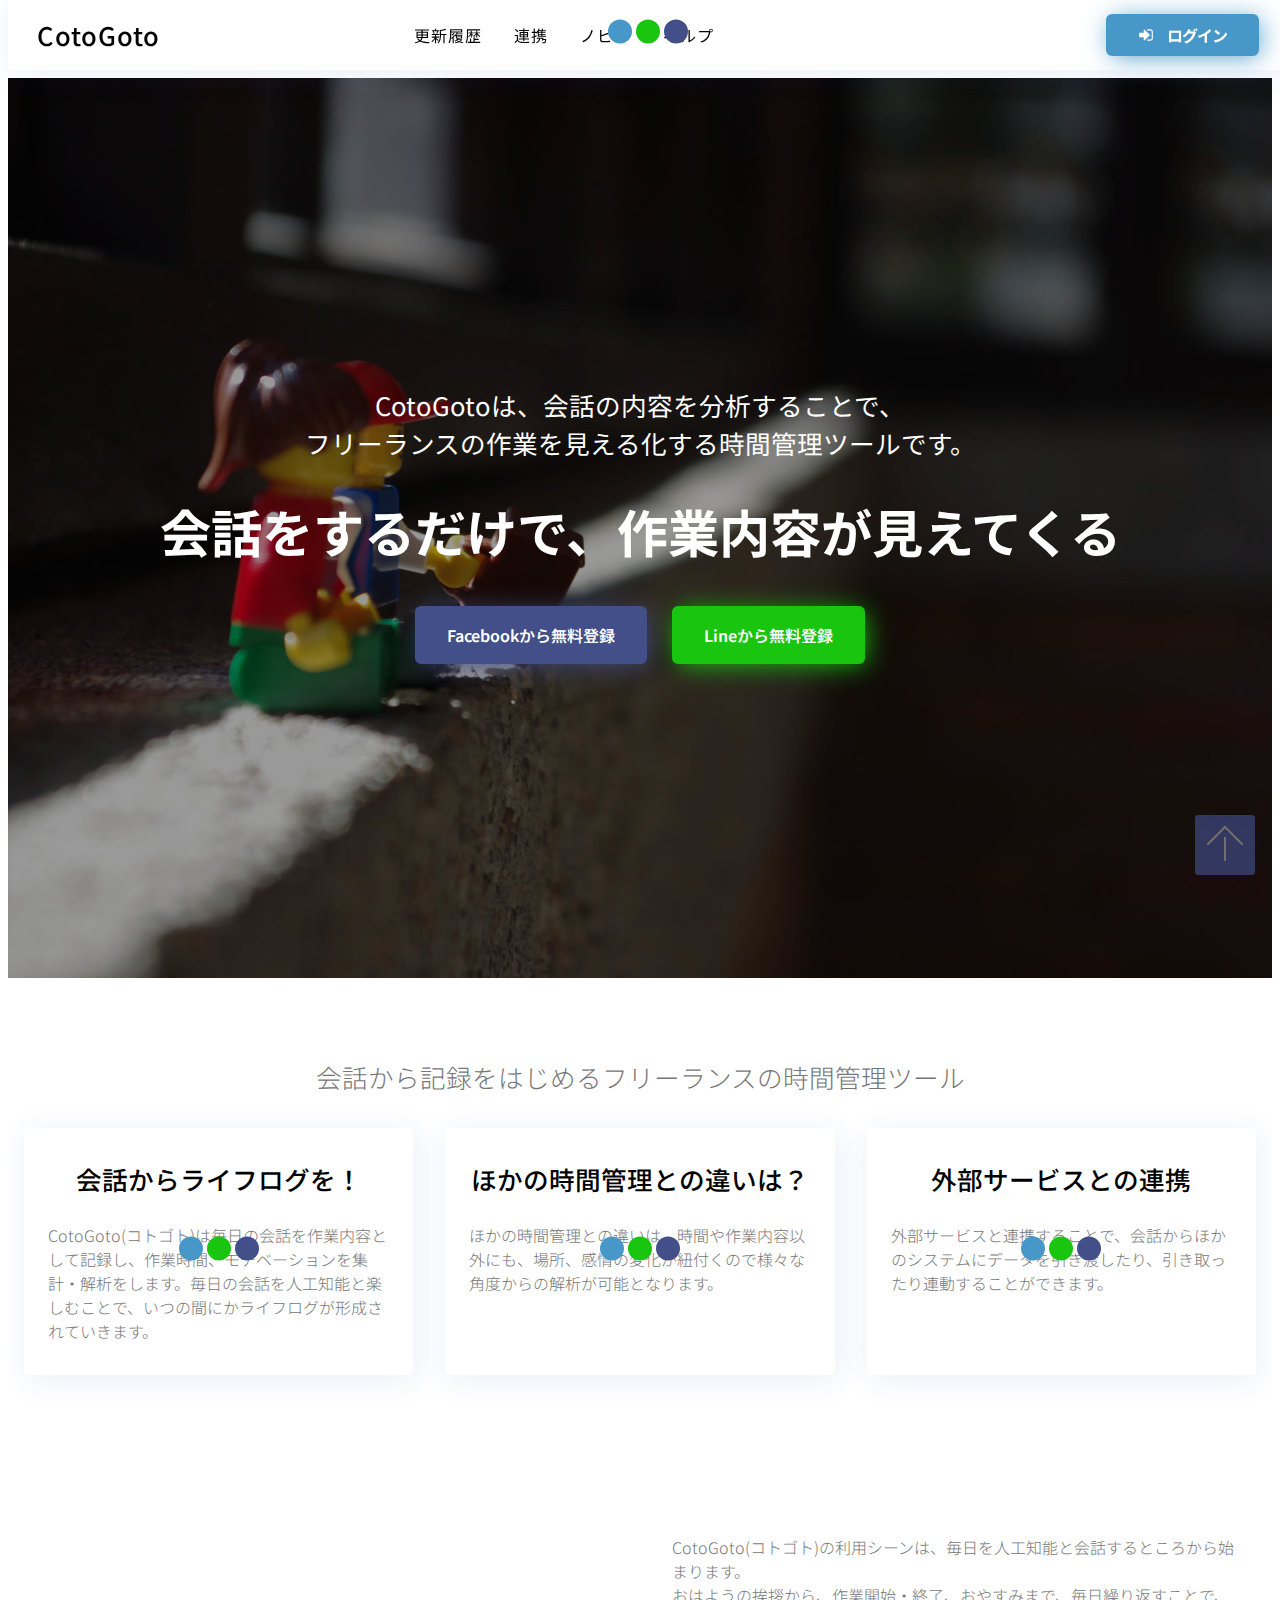
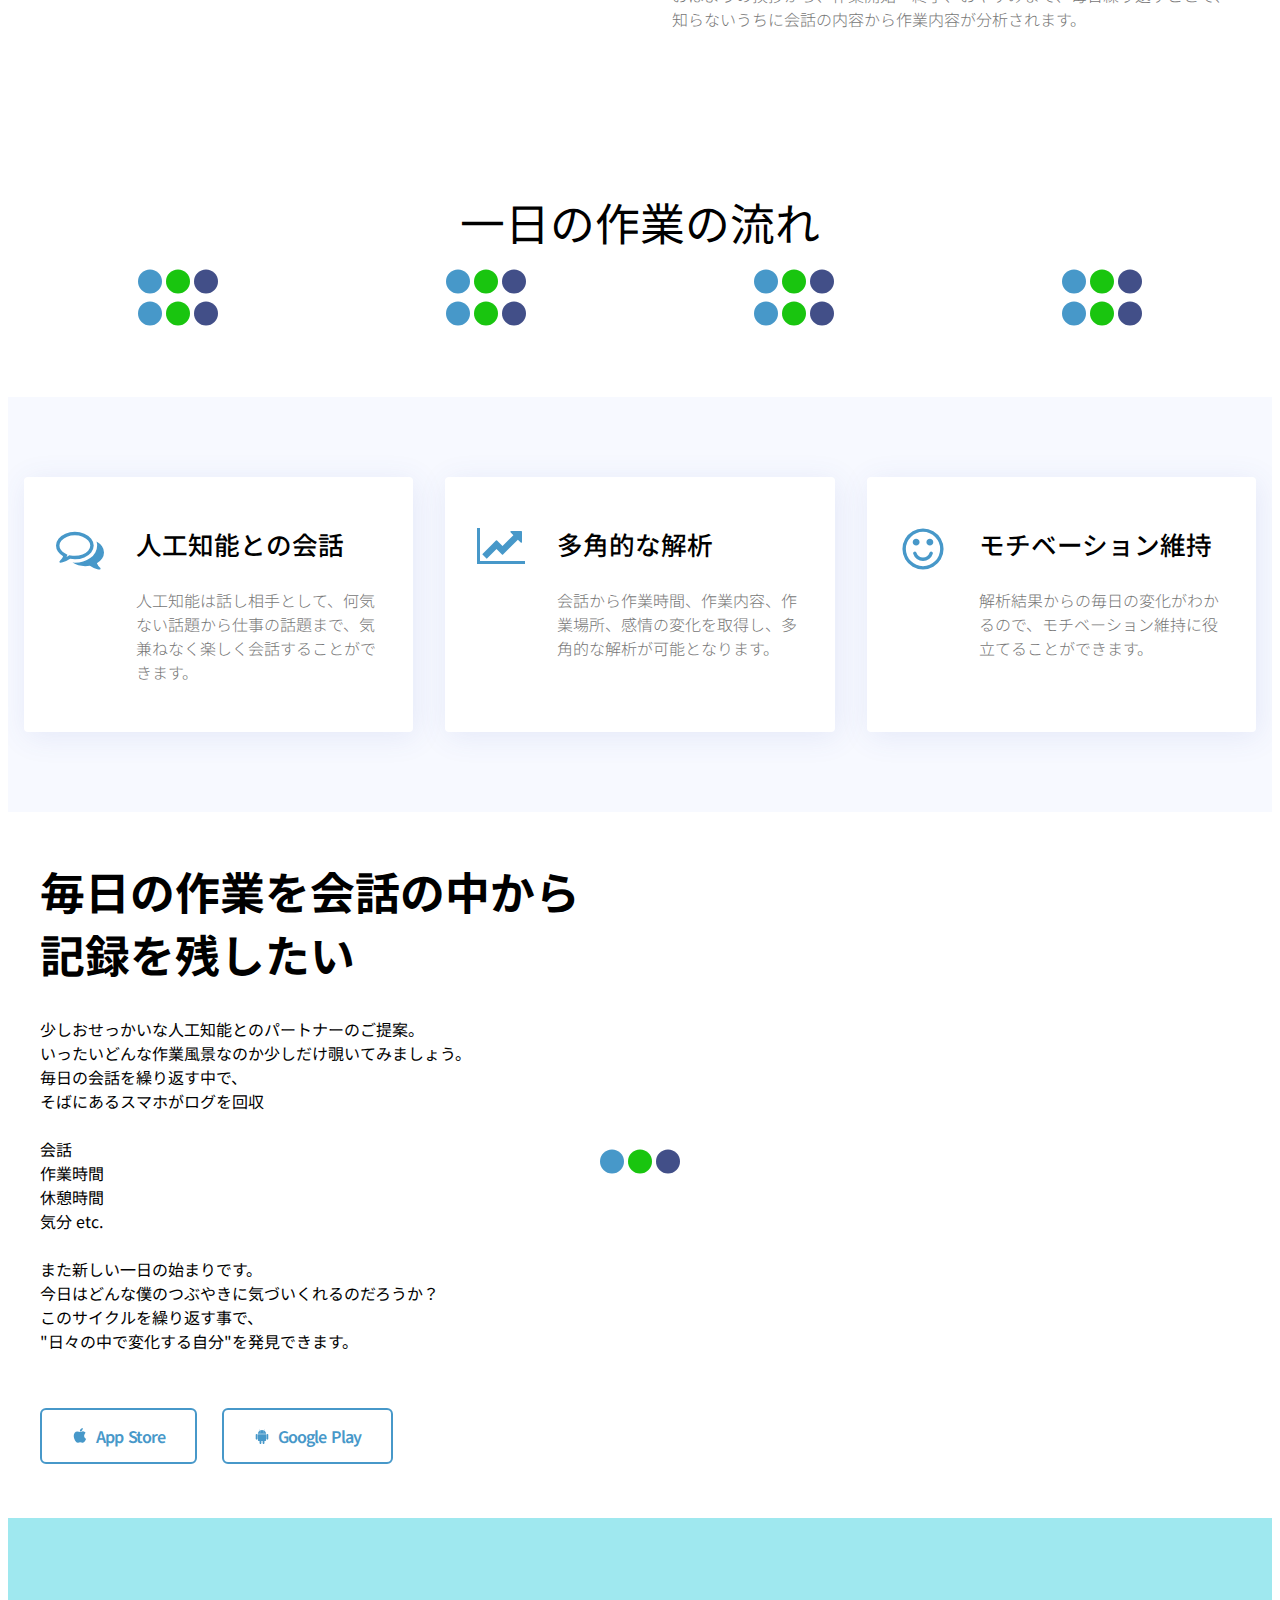
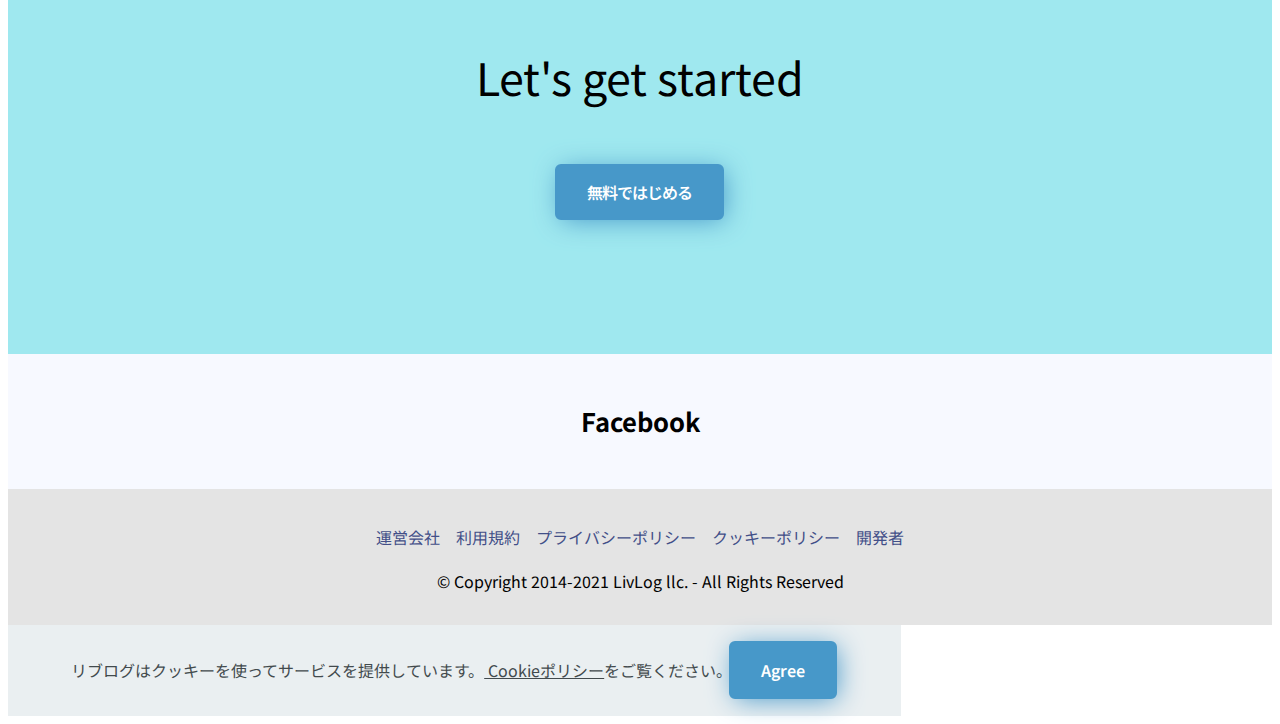
==== commit 2e71cc03: "no message" ====
--- a/docs/index.html
+++ b/docs/index.html
@@ -1,10 +1,10 @@
 <!DOCTYPE html>
 <html amp >
 <head>
-  <!-- Site made with Mobirise Website Builder v4.12.3, https://mobirise.com -->
+  <!-- Site made with Mobirise Website Builder v5.2.0, https://mobirise.com -->
   <meta charset="UTF-8">
   <meta http-equiv="X-UA-Compatible" content="IE=edge">
-  <meta name="generator" content="Mobirise v4.12.3, mobirise.com">
+  <meta name="generator" content="Mobirise v5.2.0, mobirise.com">
   <meta name="viewport" content="width=device-width, initial-scale=1, minimum-scale=1">
   <link rel="shortcut icon" href="assets/images/icon-90x90.png" type="image/x-icon">
   <meta name="description" content="CotoGoto（コトゴト）は、人工知能との会話をライフログとして記録し、ライフログから作業時間（作業場所・プロジェクト単位）を記録、感情解析をしてモチベーションを記録します。解析結果から自分自身を自己管理するためのサービスです。">
@@ -18,18 +18,19 @@
 <link href="https://fonts.googleapis.com/css?family=Noto+Sans+JP:100,300,400,500,700,900&display=swap" rel="stylesheet">
  
  <style amp-custom> 
-.gdpr-block{padding: 10px;font-size: 14px;display: block;width: 100%;text-align: center;}.gdpr-block.covert {display: none;}.textGDPR{position: relative;}.gdpr-block label span.textGDPR input[name='gdpr']{ width: 15px;height: 15px;margin: 0;position: absolute;top: 2px;left: -20px;}.gdpr-block label{color: #a7a7a7;vertical-align: middle;user-select: none;margin-bottom: 0;}div,span,h1,h2,h3,h4,h5,h6,p,blockquote,a,ol,ul,li,figcaption,textarea,input{font:inherit}*{box-sizing:border-box;outline:none}*:focus{outline:none}body{position:relative;font-style:normal;line-height:1.5;color:#000000}section{background-color:#ffffff;background-position:50% 50%;background-repeat:no-repeat;background-size:cover;overflow:hidden;padding:30px 0}section,.container,.container-fluid{position:relative;word-wrap:break-word}h1,h2,h3,h4,h5,h6{margin:0;padding:0}p,li,blockquote{letter-spacing:0px;line-height:1.7}ul,ol,blockquote,p{margin-bottom:0;margin-top:0}a{cursor:pointer}a,a:hover{text-decoration:none}a.mbr-iconfont:hover{text-decoration:none}h1,h2,h3,h4,h5,h6,.display-1,.display-2,.display-4,.display-5,.display-7{word-break:break-word;word-wrap:break-word}b,strong{font-weight:bold}blockquote{padding:10px 0 10px 20px;position:relative;border-left:3px solid}input:-webkit-autofill,input:-webkit-autofill:hover,input:-webkit-autofill:focus,input:-webkit-autofill:active{transition-delay:9999s;transition-property:background-color,color}html,body{height:auto;min-height:100vh}.mbr-section-title{margin:0;padding:0;font-style:normal;line-height:1.2;width:100%}.mbr-section-subtitle{line-height:1.3;width:100%}.mbr-text{font-style:normal;line-height:1.6;width:100%}.mbr-figure{align-self:center}.btn{text-align:center;position:relative;margin:0.4rem 0.8rem;font-weight:600;border-width:2px;letter-spacing:-1px;word-spacing:1.5px;border-style:solid;font-style:normal;white-space:normal;transition:all 0.2s ease-in-out,box-shadow 2s ease-in-out;display:inline-flex;align-items:center;justify-content:center;word-break:break-word;line-height:1.5}.btn-form{padding:1rem 2rem}.btn-form:hover{cursor:pointer}.note-popover .btn:after{display:none}.card-title{margin:0}.card-img{border-radius:0;width:auto;flex-shrink:0}.card-img img{width:100%}.card{position:relative;background-color:transparent;border:none;border-radius:0;width:100%;padding-left:1rem;padding-right:1rem}@media (max-width: 767px){.card:not(.last-child){padding-bottom:2rem}}.card .card-wrapper{height:100%;box-shadow:2.5px 4.33px 30px 0 rgba(64,87,191,0.1);transition:all 0.3s}.card .card-wrapper:hover{box-shadow:2.5px 4.33px 30px 0 rgba(64,87,191,0.2)}@media (max-width: 767px){.card .card-wrapper{flex-direction:column}}.card img{height:100%;-o-object-fit:cover;object-fit:cover;-o-object-position:center;object-position:center}@media (min-width: 992px){.lg-pb{padding-bottom:3rem}}@media (max-width: 991px){.md-pb{padding-bottom:2rem}}.card-inner,.items-list{display:flex;flex-direction:column}.items-list{list-style-type:none;padding:0}.items-list .list-item{padding:1rem 2rem}.card-head{padding:1.5rem 2rem}.card-price-wrap{padding:1rem 2rem;display:flex;flex-direction:column}.card-button{padding:1rem;margin:0}.gallery-img-wrap{position:relative;height:100%}.gallery-img-wrap:hover{cursor:pointer}.gallery-img-wrap:hover span,.gallery-img-wrap:hover .caption-on-hover{opacity:1}.gallery-img-wrap:hover:after{opacity:0.5}.gallery-img-wrap amp-img{height:100%}.gallery-img-wrap:after{content:"";position:absolute;top:0;bottom:0;left:0;right:0;background:#000;opacity:0;transition:opacity 0.3s;pointer-events:none}.gallery-img-wrap span,.gallery-img-wrap .img-caption{position:absolute;z-index:3;pointer-events:none}.gallery-img-wrap span,.gallery-img-wrap .caption-on-hover{opacity:0;transition:opacity 0.3s}.gallery-img-wrap span{left:50%;top:50%;-webkit-transform:translate(-50%,-50%);transform:translate(-50%,-50%);color:#000;background-color:#fff;font-size:1rem;width:2rem;height:2rem;padding:0.5rem;border-radius:50%}.gallery-img-wrap .img-caption{left:0;right:0}.gallery-img-wrap .img-caption.caption-top{top:0}.gallery-img-wrap .img-caption.caption-bottom{bottom:0}.gallery-img-wrap .img-caption:not(.caption-on-hover):after{content:"";position:absolute;top:0;left:0;right:0;height:100%;transition:opacity 0.3s;z-index:-1;pointer-events:none}.is-builder .gallery-img-wrap span{pointer-events:all}.is-builder .gallery-img-wrap .img-caption>*{pointer-events:all}.icons-list a{margin-right:1rem}.icons-list a:last-child{margin-right:0}.counter-container{position:relative}.counter-container ol li{margin-bottom:2rem}.counter-container.stylizedCounters ol{counter-reset:section}.counter-container.stylizedCounters ol li{z-index:3;list-style:none}.counter-container.stylizedCounters ol li:before{z-index:2;position:absolute;left:0px;counter-increment:section;content:counters(section,".") " ";text-align:center;margin:0 10px;line-height:37px;width:40px;height:40px;transition:all 0.2s;color:#232323;font-size:25px;border-radius:50%;font-weight:bold}.timeline-wrap{position:relative}.timeline-wrap .iconBackground{position:absolute;left:50%;width:20px;height:20px;line-height:30px;text-align:center;border-radius:50%;font-size:30px;display:inline-block;background-color:#232323;top:20px;margin-left:-10px}@media (max-width: 768px){.timeline-wrap .iconBackground{left:0}}.separline{position:relative}@media (max-width: 768px){.separline:not(.last-child){padding-bottom:2rem}}.separline:before{position:absolute;content:"";width:2px;background-color:#232323;left:calc(50% - 1px);height:calc(100% - 20px);top:40px}@media (max-width: 768px){.separline:before{left:0}}amp-image-lightbox a.control{position:absolute;width:32px;height:32px;right:48px;top:32px;z-index:1000}amp-image-lightbox a.control .close{position:relative}amp-image-lightbox a.control .close:before,amp-image-lightbox a.control .close:after{position:absolute;left:15px;content:" ";height:33px;width:2px;background-color:#fff}amp-image-lightbox a.control .close:before{-webkit-transform:rotate(45deg);transform:rotate(45deg)}amp-image-lightbox a.control .close:after{-webkit-transform:rotate(-45deg);transform:rotate(-45deg)}.hidden{visibility:hidden}.super-hide{display:none}.inactive{-webkit-user-select:none;-moz-user-select:none;-ms-user-select:none;user-select:none;pointer-events:none;-webkit-user-drag:none;user-drag:none}.popover-content ul.show{min-height:155px}.mbr-white{color:#ffffff}.mbr-black{color:#000000}.mbr-gray{color:#767676}.align-left{text-align:left}.align-left .list-item{justify-content:flex-start}.align-center{text-align:center}.align-center .list-item{justify-content:center}.align-right{text-align:right}.align-right .list-item{justify-content:flex-end}@media (max-width: 767px){.align-left,.align-center,.align-right{text-align:center}.align-left .list-item,.align-center .list-item,.align-right .list-item{justify-content:center}}.mbr-light{font-weight:300}.mbr-regular{font-weight:400}.mbr-semibold{font-weight:500}.mbr-bold{font-weight:700}.mbr-section-btn{margin-left:-0.8rem;margin-right:-0.8rem;font-size:0}nav .mbr-section-btn{margin-left:0rem;margin-right:0rem}.btn .mbr-iconfont,.btn.btn-sm .mbr-iconfont{cursor:pointer;margin-right:0.5rem}.btn.btn-md .mbr-iconfont,.btn.btn-md .mbr-iconfont{margin-right:0.8rem}[type="submit"]{-webkit-appearance:none}.mbr-fullscreen .mbr-overlay{min-height:100vh}.mbr-fullscreen{display:flex;display:-moz-flex;display:-ms-flex;display:-o-flex;align-items:center;-webkit-align-items:center;min-height:100vh;padding-top:3rem;padding-bottom:3rem}.mbr-overlay{bottom:0;left:0;position:absolute;right:0;top:0;z-index:0}.mbr-parallax-bg{bottom:0;left:0;opacity:0.5;position:absolute;right:0;top:0;z-index:0;background-position:50% 50%;background-repeat:no-repeat;background-size:cover}section.menu{min-height:70px}.menu-container{display:flex;justify-content:space-between;align-items:center;min-height:70px}@media (max-width: 991px){.menu-container{max-width:100%;padding:0 2rem}}@media (max-width: 767px){.menu-container{padding:0 1rem}}.navbar{z-index:100;width:100%}.navbar-fixed-top{position:fixed;top:0}.navbar-brand{display:flex;align-items:center;word-break:break-word;z-index:1}.navbar-logo{margin-right:0.8rem}@media (max-width: 767px){.navbar-logo amp-img{max-height:55px;max-width:55px}}.navbar-caption-wrap{display:flex}.navbar .navbar-collapse{display:flex;flex-basis:auto;align-items:center;justify-content:flex-end}@media (max-width: 991px){.navbar .navbar-collapse{display:none;position:absolute;top:0;right:0;min-height:100vh;padding:70px 2rem 1rem;z-index:1}}@media (max-width: 991px){.navbar.opened .navbar-collapse.show,.navbar.opened .navbar-collapse.collapsing{display:block}.is-builder .navbar-collapse{position:fixed}}.navbar-nav{list-style-type:none;display:flex;flex-wrap:wrap;padding-left:0;min-width:10rem}@media (max-width: 991px){.navbar-nav{flex-direction:column}}.navbar-nav .mbr-iconfont{margin-right:0.2rem}.nav-item{word-break:break-all}.nav-link{display:flex;align-items:center;justify-content:center}.nav-link,.navbar-caption{transition:all 0.2s;letter-spacing:1px}.nav-dropdown .dropdown-menu{min-width:10rem;padding-bottom:1.25rem;padding-top:1.25rem;position:absolute;left:0}.nav-dropdown .dropdown-menu .dropdown-item{line-height:2;display:flex;justify-content:center;align-items:center;padding:0.25rem 1.5rem;white-space:nowrap}.nav-dropdown .dropdown-menu .dropdown{position:relative}.dropdown-menu .dropdown:hover>.dropdown-menu{opacity:1;pointer-events:all}.nav-dropdown .dropdown-submenu{top:0;left:100%;margin:0}.nav-item.dropdown{position:relative}.nav-item.dropdown .dropdown-menu{opacity:0;pointer-events:none}.nav-item.dropdown:hover>.dropdown-menu{opacity:1;pointer-events:all}.link.dropdown-toggle:after{content:"";margin-left:0.25rem;border-top:0.35em solid;border-right:0.35em solid transparent;border-left:0.35em solid transparent;border-bottom:0}.navbar .dropdown.open>.dropdown-menu{display:block}@media (max-width: 991px){.is-builder .nav-dropdown .dropdown-menu{position:relative}.nav-dropdown .dropdown-submenu{left:0}.dropdown-item{padding:0.25rem 1.5rem;margin:0;justify-content:center}.dropdown-item:after{right:auto}.navbar.opened .dropdown-menu{top:0}.dropdown-toggle[data-toggle="dropdown-submenu"]:after{content:"";margin-left:0.25rem;border-top:0.35em solid;border-right:0.35em solid transparent;border-left:0.35em solid transparent;border-bottom:0;top:55%}}.navbar-buttons{display:flex;flex-wrap:wrap;align-items:center;justify-content:center}@media (max-width: 991px){.navbar-buttons{flex-direction:column}}.menu-social-list{display:flex;align-items:center;justify-content:center;flex-wrap:wrap}.menu-social-list a{font-size:1.5rem;margin:0 0.5rem}button.navbar-toggler{position:absolute;right:20px;top:25px;width:31px;height:20px;cursor:pointer;transition:all 0.2s;align-self:center}.hamburger span{position:absolute;right:0;width:30px;height:2px;border-right:5px}.hamburger span:nth-child(1){top:0;transition:all 0.2s}.hamburger span:nth-child(2){top:8px;transition:all 0.15s}.hamburger span:nth-child(3){top:8px;transition:all 0.15s}.hamburger span:nth-child(4){top:16px;transition:all 0.2s}nav.opened .navbar-toggler:not(.hide) .hamburger span:nth-child(1){top:8px;width:0;opacity:0;right:50%;transition:all 0.2s}nav.opened .navbar-toggler:not(.hide) .hamburger span:nth-child(2){-webkit-transform:rotate(45deg);transform:rotate(45deg);transition:all 0.25s}nav.opened .navbar-toggler:not(.hide) .hamburger span:nth-child(3){-webkit-transform:rotate(-45deg);transform:rotate(-45deg);transition:all 0.25s}nav.opened .navbar-toggler:not(.hide) .hamburger span:nth-child(4){top:8px;width:0;opacity:0;right:50%;transition:all 0.2s}.ampstart-btn.hamburger{position:absolute;top:25px;right:15px;margin-left:auto;width:30px;height:20px;background:none;border:none;cursor:pointer;z-index:1000}@media (min-width: 992px){.ampstart-btn,amp-sidebar{display:none}.dropdown-menu .dropdown-toggle:after{content:"";border-bottom:0.35em solid transparent;border-left:0.35em solid;border-right:0;border-top:0.35em solid transparent;margin-left:0.3rem;margin-top:-0.3077em;position:absolute;right:1.1538em;top:50%}}.close-sidebar{width:30px;height:30px;position:relative;cursor:pointer;background-color:transparent;border:none}.close-sidebar span{position:absolute;left:0;width:30px;height:2px;border-right:5px}.close-sidebar span:nth-child(1){-webkit-transform:rotate(45deg);transform:rotate(45deg)}.close-sidebar span:nth-child(2){-webkit-transform:rotate(-45deg);transform:rotate(-45deg)}.builder-sidebar{position:relative;min-height:100vh;z-index:1030;padding:1rem 2rem;max-width:20rem}.builder-sidebar .dropdown:hover>.dropdown-menu{position:relative;text-align:center}section.sidebar-open:before{content:"";position:fixed;top:0;bottom:0;right:0;left:0;background-color:rgba(0,0,0,0.2);z-index:1040}.map-placeholder{display:none}.map-placeholder h4{padding-top:5rem;color:#767676;text-align:center}.google-map{position:relative;width:100%}@media (max-width: 992px){.google-map{padding:0;margin:0}}.google-map [data-state-details]{color:#6b6763;font-family:Montserrat;height:1.5em;margin-top:-0.75em;padding-left:1.25rem;padding-right:1.25rem;position:absolute;text-align:center;top:50%;width:100%}.google-map[data-state]{background:#e9e5dc}.google-map[data-state="loading"] [data-state-details]{display:none}div[submit-success]>*{padding:1rem;margin-bottom:1rem}div[submit-error]>*{padding:1rem;margin-bottom:1rem}textarea[type="hidden"]{display:none}amp-img{width:100%}amp-img img{max-height:100%;max-width:100%}img.mbr-temp{width:100%}.rounded{border-radius:50%}.is-builder .nodisplay+img[async],.is-builder .nodisplay+img[decoding="async"],.is-builder amp-img>a+img[async],.is-builder amp-img>a+img[decoding="async"]{display:none}html:not(.is-builder) amp-img>a{position:absolute;top:0;bottom:0;left:0;right:0;z-index:1}.is-builder .temp-amp-sizer{position:absolute}.is-builder amp-youtube .temp-amp-sizer,.is-builder amp-vimeo .temp-amp-sizer{position:static}.is-builder section.horizontal-menu .ampstart-btn{display:none}.is-builder section.horizontal-menu .dropdown-menu{z-index:auto;opacity:1;pointer-events:auto}.is-builder section.horizontal-menu .nav-dropdown .link.dropdown-toggle[aria-expanded="true"]{margin-right:0;padding:0.667em 1em}.mobirise-spinner{position:absolute;top:50%;left:40%;margin-left:10%;-webkit-transform:translate3d(-50%,-50%,0);z-index:4}.mobirise-spinner em{width:24px;height:24px;background:#3ac;border-radius:100%;display:inline-block;-webkit-animation:slide 1s infinite}.mobirise-spinner em:nth-child(1){-webkit-animation-delay:0.1s}.mobirise-spinner em:nth-child(2){-webkit-animation-delay:0.2s}.mobirise-spinner em:nth-child(3){-webkit-animation-delay:0.3s}@-webkit-keyframes slide{0%{-webkit-transform:scale(1)}50%{opacity:0.3;-webkit-transform:scale(2)}100%{-webkit-transform:scale(1)}}@keyframes slide{0%{-webkit-transform:scale(1)}50%{opacity:0.3;-webkit-transform:scale(2)}100%{-webkit-transform:scale(1)}}.mobirise-loader .amp-active>div{display:none}.container{padding-right:1rem;padding-left:1rem;width:100%;margin-right:auto;margin-left:auto}@media (max-width: 767px){.container{max-width:540px}}@media (min-width: 768px){.container{max-width:720px}}@media (min-width: 992px){.container{max-width:960px}}@media (min-width: 1200px){.container{max-width:1340px}}.container-fluid{width:100%;margin-right:auto;margin-left:auto;padding-left:1rem;padding-right:1rem}.media-container-row{display:flex;flex-wrap:wrap}@media (min-width: 992px){.media-container-row{flex-wrap:nowrap}}.form-block{z-index:1;background-color:transparent;padding:3rem;position:relative;overflow:hidden}.form-block .mbr-overlay{z-index:-1}@media (max-width: 992px){.form-block{padding:1rem}}form input,form textarea,form select{width:100%;border:1px solid #e4e4e4;font-weight:300;letter-spacing:-1px;background-color:white;box-sizing:border-box;padding:1.5rem 0 1.5rem 1.5rem;border-radius:6px;box-shadow:2.5px 4.33px 30px 0 rgba(64,87,191,0.1)}form input:focus,form textarea:focus,form select:focus{outline:none}form input[type="checkbox"],form input[type="radio"]{border:none;background:none;box-shadow:none;width:auto}form .field{padding-top:0.5rem;padding-bottom:0.5rem}form textarea.field-input{height:188px}form .fieldset{display:flex;justify-content:center;flex-wrap:wrap;align-items:center}form .btn{margin:0}.mbr-flex{display:flex}.flex-wrap{flex-wrap:wrap}.mbr-jc-s{justify-content:flex-start}.mbr-jc-c{justify-content:center}.mbr-jc-e{justify-content:flex-end}.mbr-row,.mbr-form-row{display:flex;flex-wrap:wrap;margin-right:-1rem;margin-left:-1rem}.mbr-form-row{margin-right:-0.5rem;margin-left:-0.5rem}.mbr-form-row>[class*="mbr-col"]{padding-left:0.5rem;padding-right:0.5rem}.mbr-row-reverse{flex-direction:row-reverse}.mbr-column{flex-direction:column}@media (max-width: 767px){.mbr-col,.mbr-col-auto{padding-right:1rem;padding-left:1rem}.mbr-col-sm-12{flex:0 0 100%;max-width:100%;padding-right:1rem;padding-left:1rem}}@media (min-width: 768px){.mbr-col{flex:1 1 auto;max-width:100%;padding-right:1rem;padding-left:1rem}.mbr-col-auto{flex:0 0 auto;width:auto;padding-right:1rem;padding-left:1rem}.mbr-col-md-3{flex:0 0 25%;max-width:25%;padding-right:1rem;padding-left:1rem}.mbr-col-md-4{flex:0 0 33.333333%;max-width:33.333333%;padding-right:1rem;padding-left:1rem}.mbr-col-md-5{flex:0 0 41.666667%;max-width:41.666667%;padding-right:1rem;padding-left:1rem}.mbr-col-md-6{flex:0 0 50%;max-width:50%;padding-right:1rem;padding-left:1rem}.mbr-col-md-7{flex:0 0 58.333333%;max-width:58.333333%;padding-right:1rem;padding-left:1rem}.mbr-col-md-8{flex:0 0 66.666667%;max-width:66.666667%;padding-left:1rem;padding-right:1rem}.mbr-col-md-10{flex:0 0 83.333333%;max-width:83.333333%;padding-left:1rem;padding-right:1rem}.mbr-col-md-12{flex:0 0 100%;max-width:100%;padding-right:1rem;padding-left:1rem}}@media (min-width: 992px){.mbr-col-lg-2{flex:0 0 16.666667%;max-width:16.666667%;padding-right:1rem;padding-left:1rem}.mbr-col-lg-3{flex:0 0 25%;max-width:25%;padding-right:1rem;padding-left:1rem}.mbr-col-lg-4{flex:0 0 33.33%;max-width:33.33%;padding-right:1rem;padding-left:1rem}.mbr-col-lg-5{flex:0 0 41.666%;max-width:41.666%;padding-right:1rem;padding-left:1rem}.mbr-col-lg-6{flex:0 0 50%;max-width:50%;padding-right:1rem;padding-left:1rem}.mbr-col-lg-7{flex:0 0 58.333333%;max-width:58.333333%;padding-right:1rem;padding-left:1rem}.mbr-col-lg-8{flex:0 0 66.666667%;max-width:66.666667%;padding-left:1rem;padding-right:1rem}.mbr-col-lg-9{flex:0 0 75%;max-width:75%;padding-left:1rem;padding-right:1rem}.mbr-col-lg-10{flex:0 0 83.3333%;max-width:83.3333%;padding-right:1rem;padding-left:1rem}.mbr-col-lg-12{flex:0 0 100%;max-width:100%;padding-right:1rem;padding-left:1rem}}@media (min-width: 1200px){.mbr-col-xl-7{flex:0 0 58.333333%;max-width:58.333333%;padding-right:1rem;padding-left:1rem}.mbr-col-xl-4{flex:0 0 33.333333%;max-width:33.333333%;padding-right:1rem;padding-left:1rem}.mbr-col-xl-8{flex:0 0 66.666667%;max-width:66.666667%;padding-left:1rem;padding-right:1rem}.mbr-col-xl-5{flex:0 0 41.666667%;max-width:41.666667%}}.btn-icon{display:none}.mbr-pt-1{padding-top:0.5rem}.mbr-pt-2{padding-top:1rem}.mbr-pt-3{padding-top:1.5rem}.mbr-pt-4{padding-top:2rem}.mbr-pt-5{padding-top:3rem}.mbr-pb-1{padding-bottom:0.5rem}.mbr-pb-2{padding-bottom:1rem}.mbr-pb-3{padding-bottom:1.5rem}.mbr-pb-4{padding-bottom:2rem}.mbr-pb-5{padding-bottom:3rem}.mbr-px-1{padding-left:0.5rem;padding-right:0.5rem}.mbr-px-2{padding-left:1rem;padding-right:1rem}.mbr-px-3{padding-left:1.5rem;padding-right:1.5rem}.mbr-px-4{padding-left:2rem;padding-right:2rem}@media (max-width: 991px){.mbr-px-4{padding-left:1rem;padding-right:1rem}}.mbr-px-5{padding-left:3rem;padding-right:3rem}@media (max-width: 991px){.mbr-px-5{padding-left:1rem;padding-right:1rem}}.mbr-m-sub-1{margin-left:-1rem;margin-right:-1rem}@media (max-width: 768px){.mbr-m-sub-1{margin-left:0;margin-right:0}}.mbr-py-1{padding-top:0.5rem;padding-bottom:0.5rem}.mbr-py-2{padding-top:1rem;padding-bottom:1rem}@media (max-width: 767px){.mbr-py-2{padding-top:0rem;padding-bottom:0rem}}.mbr-py-3{padding-top:1.5rem;padding-bottom:1.5rem}@media (max-width: 991px){.mbr-py-3{padding-top:1rem;padding-bottom:1rem}}.mbr-py-4{padding-top:2rem;padding-bottom:2rem}@media (max-width: 991px){.mbr-py-4{padding-top:1rem;padding-bottom:1rem}}.mbr-py-5{padding-top:3rem;padding-bottom:3rem}@media (max-width: 991px){.mbr-py-5{padding-top:1rem;padding-bottom:1rem}}.mbr-p-1{padding:0.5rem}.mbr-p-2{padding:1rem}.mbr-p-3{padding:1.5rem}@media (max-width: 991px){.mbr-p-3{padding:1rem}}.mbr-p-4{padding:2rem}@media (max-width: 991px){.mbr-p-4{padding:1rem}}.mbr-p-5{padding:3rem}@media (max-width: 991px){.mbr-p-5{padding:1rem}}.mbr-ml-auto{margin-left:auto}.mbr-mr-auto{margin-right:auto}.mbr-m-auto{margin:auto}amp-img,img{height:100%;width:100%}amp-sidebar{background:transparent}#scrollToTopMarker{position:absolute;width:0px;height:0px;top:300px}#scrollToTopButton{position:fixed;bottom:25px;right:25px;opacity:0.4;z-index:5000;font-size:32px;height:60px;width:60px;border:none;border-radius:3px;cursor:pointer}#scrollToTopButton:focus{outline:none}#scrollToTopButton a:before{content:"";position:absolute;height:40%;top:36%;width:2px;left:calc(50% - 1px)}#scrollToTopButton a:after{content:"";position:absolute;border-top:2px solid;border-right:2px solid;width:40%;height:40%;left:calc(30% - 1px);bottom:30%;-webkit-transform:rotate(-45deg);transform:rotate(-45deg)}.is-builder #scrollToTopButton a:after{left:30%}.is-builder .menu{overflow:visible}input::-webkit-input-placeholder,textarea::-webkit-input-placeholder{color:#d1d1d1}.card-wrapper{border-radius:4px;overflow:hidden;z-index:2}.form-check{margin-bottom:0}.form-check-label{padding-left:0}.form-check-input{position:relative;margin:4px}.form-check-inline{display:inline-flex;align-items:center;padding-left:0;margin-right:.75rem}
+.gdpr-block{padding: 10px;font-size: 14px;display: block;width: 100%;text-align: center;}.gdpr-block.covert {display: none;}.textGDPR{position: relative;}.gdpr-block label span.textGDPR input[name='gdpr']{ width: 15px;height: 15px;margin: 0;position: absolute;top: 3px;left: -20px;}.gdpr-block label{color: #a7a7a7;vertical-align: middle;user-select: none;margin-bottom: 0;}div,span,h1,h2,h3,h4,h5,h6,p,blockquote,a,ol,ul,li,figcaption,textarea,input{font:inherit}*{box-sizing:border-box;outline:none}*:focus{outline:none}body{position:relative;font-style:normal;line-height:1.5;color:#000000}section{background-color:#ffffff;background-position:50% 50%;background-repeat:no-repeat;background-size:cover;overflow:hidden;padding:30px 0}section,.container,.container-fluid{position:relative;word-wrap:break-word}h1,h2,h3,h4,h5,h6{margin:0;padding:0}p,li,blockquote{letter-spacing:0px;line-height:1.7}ul,ol,blockquote,p{margin-bottom:0;margin-top:0}a{cursor:pointer}a,a:hover{text-decoration:none}a.mbr-iconfont:hover{text-decoration:none}h1,h2,h3,h4,h5,h6,.display-1,.display-2,.display-4,.display-5,.display-7{word-break:break-word;word-wrap:break-word}b,strong{font-weight:bold}blockquote{padding:10px 0 10px 20px;position:relative;border-left:3px solid}input:-webkit-autofill,input:-webkit-autofill:hover,input:-webkit-autofill:focus,input:-webkit-autofill:active{transition-delay:9999s;transition-property:background-color,color}html,body{height:auto;min-height:100vh}.mbr-section-title{margin:0;padding:0;font-style:normal;line-height:1.2;width:100%}.mbr-section-subtitle{line-height:1.3;width:100%}.mbr-text{font-style:normal;line-height:1.6;width:100%}.mbr-figure{align-self:center}.btn{text-align:center;position:relative;margin:0.4rem 0.8rem;font-weight:600;border-width:2px;letter-spacing:-1px;word-spacing:1.5px;border-style:solid;font-style:normal;white-space:normal;transition:all 0.2s ease-in-out,box-shadow 2s ease-in-out;display:inline-flex;align-items:center;justify-content:center;word-break:break-word;line-height:1.5}.btn-form{padding:1rem 2rem}.btn-form:hover{cursor:pointer}.note-popover .btn:after{display:none}.card-title{margin:0}.card-img{border-radius:0;width:auto;flex-shrink:0}.card-img img{width:100%}.card{position:relative;background-color:transparent;border:none;border-radius:0;width:100%;padding-left:1rem;padding-right:1rem}@media (max-width: 767px){.card:not(.last-child){padding-bottom:2rem}}.card .card-wrapper{height:100%;box-shadow:2.5px 4.33px 30px 0 rgba(64,87,191,0.1);transition:all 0.3s}.card .card-wrapper:hover{box-shadow:2.5px 4.33px 30px 0 rgba(64,87,191,0.2)}@media (max-width: 767px){.card .card-wrapper{flex-direction:column}}.card img{height:100%;-o-object-fit:cover;object-fit:cover;-o-object-position:center;object-position:center}@media (min-width: 992px){.lg-pb{padding-bottom:3rem}}@media (max-width: 991px){.md-pb{padding-bottom:2rem}}.card-inner,.items-list{display:flex;flex-direction:column}.items-list{list-style-type:none;padding:0}.items-list .list-item{padding:1rem 2rem}.card-head{padding:1.5rem 2rem}.card-price-wrap{padding:1rem 2rem;display:flex;flex-direction:column}.card-button{padding:1rem;margin:0}.gallery-img-wrap{position:relative;height:100%}.gallery-img-wrap:hover{cursor:pointer}.gallery-img-wrap:hover span,.gallery-img-wrap:hover .caption-on-hover{opacity:1}.gallery-img-wrap:hover:after{opacity:0.5}.gallery-img-wrap amp-img{height:100%}.gallery-img-wrap:after{content:"";position:absolute;top:0;bottom:0;left:0;right:0;background:#000;opacity:0;transition:opacity 0.3s;pointer-events:none}.gallery-img-wrap span,.gallery-img-wrap .img-caption{position:absolute;z-index:3;pointer-events:none}.gallery-img-wrap span,.gallery-img-wrap .caption-on-hover{opacity:0;transition:opacity 0.3s}.gallery-img-wrap span{left:50%;top:50%;-webkit-transform:translate(-50%,-50%);transform:translate(-50%,-50%);color:#000;background-color:#fff;font-size:1rem;width:2rem;height:2rem;padding:0.5rem;border-radius:50%}.gallery-img-wrap .img-caption{left:0;right:0}.gallery-img-wrap .img-caption.caption-top{top:0}.gallery-img-wrap .img-caption.caption-bottom{bottom:0}.gallery-img-wrap .img-caption:not(.caption-on-hover):after{content:"";position:absolute;top:0;left:0;right:0;height:100%;transition:opacity 0.3s;z-index:-1;pointer-events:none}.is-builder .gallery-img-wrap span{pointer-events:all}.is-builder .gallery-img-wrap .img-caption>*{pointer-events:all}.icons-list a{margin-right:1rem}.icons-list a:last-child{margin-right:0}.counter-container{position:relative}.counter-container ol li{margin-bottom:2rem}.counter-container.stylizedCounters ol{counter-reset:section}.counter-container.stylizedCounters ol li{z-index:3;list-style:none}.counter-container.stylizedCounters ol li:before{z-index:2;position:absolute;left:0px;counter-increment:section;content:counters(section,".") " ";text-align:center;margin:0 10px;line-height:37px;width:40px;height:40px;transition:all 0.2s;color:#232323;font-size:25px;border-radius:50%;font-weight:bold}.timeline-wrap{position:relative}.timeline-wrap .iconBackground{position:absolute;left:50%;width:20px;height:20px;line-height:30px;text-align:center;border-radius:50%;font-size:30px;display:inline-block;background-color:#232323;top:20px;margin-left:-10px}@media (max-width: 768px){.timeline-wrap .iconBackground{left:0}}.separline{position:relative}@media (max-width: 768px){.separline:not(.last-child){padding-bottom:2rem}}.separline:before{position:absolute;content:"";width:2px;background-color:#232323;left:calc(50% - 1px);height:calc(100% - 20px);top:40px}@media (max-width: 768px){.separline:before{left:0}}amp-image-lightbox a.control{position:absolute;width:32px;height:32px;right:48px;top:32px;z-index:1000}amp-image-lightbox a.control .close{position:relative}amp-image-lightbox a.control .close:before,amp-image-lightbox a.control .close:after{position:absolute;left:15px;content:" ";height:33px;width:2px;background-color:#fff}amp-image-lightbox a.control .close:before{-webkit-transform:rotate(45deg);transform:rotate(45deg)}amp-image-lightbox a.control .close:after{-webkit-transform:rotate(-45deg);transform:rotate(-45deg)}.hidden{visibility:hidden}.super-hide{display:none}.inactive{-webkit-user-select:none;-moz-user-select:none;-ms-user-select:none;user-select:none;pointer-events:none;-webkit-user-drag:none;user-drag:none}.popover-content ul.show{min-height:155px}.mbr-white{color:#ffffff}.mbr-black{color:#000000}.mbr-gray{color:#767676}.align-left{text-align:left}.align-left .list-item{justify-content:flex-start}.align-center{text-align:center}.align-center .list-item{justify-content:center}.align-right{text-align:right}.align-right .list-item{justify-content:flex-end}@media (max-width: 767px){.align-left,.align-center,.align-right{text-align:center}.align-left .list-item,.align-center .list-item,.align-right .list-item{justify-content:center}}.mbr-light{font-weight:300}.mbr-regular{font-weight:400}.mbr-semibold{font-weight:500}.mbr-bold{font-weight:700}.mbr-section-btn{margin-left:-0.8rem;margin-right:-0.8rem;font-size:0}nav .mbr-section-btn{margin-left:0rem;margin-right:0rem}.btn .mbr-iconfont,.btn.btn-sm .mbr-iconfont{cursor:pointer;margin-right:0.5rem}.btn.btn-md .mbr-iconfont,.btn.btn-md .mbr-iconfont{margin-right:0.8rem}[type="submit"]{-webkit-appearance:none}.mbr-fullscreen .mbr-overlay{min-height:100vh}.mbr-fullscreen{display:flex;display:-moz-flex;display:-ms-flex;display:-o-flex;align-items:center;-webkit-align-items:center;min-height:100vh;padding-top:3rem;padding-bottom:3rem}.mbr-overlay{bottom:0;left:0;position:absolute;right:0;top:0;z-index:0}.mbr-parallax-bg{bottom:0;left:0;opacity:0.5;position:absolute;right:0;top:0;z-index:0;background-position:50% 50%;background-repeat:no-repeat;background-size:cover}section.menu{min-height:70px}.menu-container{display:flex;justify-content:space-between;align-items:center;min-height:70px}@media (max-width: 991px){.menu-container{max-width:100%;padding:0 2rem}}@media (max-width: 767px){.menu-container{padding:0 1rem}}.navbar{z-index:100;width:100%}.navbar-fixed-top{position:fixed;top:0}.navbar-brand{display:flex;align-items:center;word-break:break-word;z-index:1}.navbar-logo{margin-right:0.8rem}@media (max-width: 767px){.navbar-logo amp-img{max-height:55px;max-width:55px}}.navbar-caption-wrap{display:flex}.navbar .navbar-collapse{display:flex;flex-basis:auto;align-items:center;justify-content:flex-end}@media (max-width: 991px){.navbar .navbar-collapse{display:none;position:absolute;top:0;right:0;min-height:100vh;padding:70px 2rem 1rem;z-index:1}}@media (max-width: 991px){.navbar.opened .navbar-collapse.show,.navbar.opened .navbar-collapse.collapsing{display:block}.is-builder .navbar-collapse{position:fixed}}.navbar-nav{list-style-type:none;display:flex;flex-wrap:wrap;padding-left:0;min-width:10rem}@media (max-width: 991px){.navbar-nav{flex-direction:column}}.navbar-nav .mbr-iconfont{margin-right:0.2rem}.nav-item{word-break:break-all}.nav-link{display:flex;align-items:center;justify-content:center}.nav-link,.navbar-caption{transition:all 0.2s;letter-spacing:1px}.nav-dropdown .dropdown-menu{min-width:10rem;padding-bottom:1.25rem;padding-top:1.25rem;position:absolute;left:0}.nav-dropdown .dropdown-menu .dropdown-item{line-height:2;display:flex;justify-content:center;align-items:center;padding:0.25rem 1.5rem;white-space:nowrap}.nav-dropdown .dropdown-menu .dropdown{position:relative}.dropdown-menu .dropdown:hover>.dropdown-menu{opacity:1;pointer-events:all}.nav-dropdown .dropdown-submenu{top:0;left:100%;margin:0}.nav-item.dropdown{position:relative}.nav-item.dropdown .dropdown-menu{opacity:0;pointer-events:none}.nav-item.dropdown:hover>.dropdown-menu{opacity:1;pointer-events:all}.link.dropdown-toggle:after{content:"";margin-left:0.25rem;border-top:0.35em solid;border-right:0.35em solid transparent;border-left:0.35em solid transparent;border-bottom:0}.navbar .dropdown.open>.dropdown-menu{display:block}@media (max-width: 991px){.is-builder .nav-dropdown .dropdown-menu{position:relative}.nav-dropdown .dropdown-submenu{left:0}.dropdown-item{padding:0.25rem 1.5rem;margin:0;justify-content:center}.dropdown-item:after{right:auto}.navbar.opened .dropdown-menu{top:0}.dropdown-toggle[data-toggle="dropdown-submenu"]:after{content:"";margin-left:0.25rem;border-top:0.35em solid;border-right:0.35em solid transparent;border-left:0.35em solid transparent;border-bottom:0;top:55%}}.navbar-buttons{display:flex;flex-wrap:wrap;align-items:center;justify-content:center}@media (max-width: 991px){.navbar-buttons{flex-direction:column}}.menu-social-list{display:flex;align-items:center;justify-content:center;flex-wrap:wrap}.menu-social-list a{font-size:1.5rem;margin:0 0.5rem}button.navbar-toggler{position:absolute;right:20px;top:25px;width:31px;height:20px;cursor:pointer;transition:all 0.2s;align-self:center}.hamburger span{position:absolute;right:0;width:30px;height:2px;border-right:5px}.hamburger span:nth-child(1){top:0;transition:all 0.2s}.hamburger span:nth-child(2){top:8px;transition:all 0.15s}.hamburger span:nth-child(3){top:8px;transition:all 0.15s}.hamburger span:nth-child(4){top:16px;transition:all 0.2s}nav.opened .navbar-toggler:not(.hide) .hamburger span:nth-child(1){top:8px;width:0;opacity:0;right:50%;transition:all 0.2s}nav.opened .navbar-toggler:not(.hide) .hamburger span:nth-child(2){-webkit-transform:rotate(45deg);transform:rotate(45deg);transition:all 0.25s}nav.opened .navbar-toggler:not(.hide) .hamburger span:nth-child(3){-webkit-transform:rotate(-45deg);transform:rotate(-45deg);transition:all 0.25s}nav.opened .navbar-toggler:not(.hide) .hamburger span:nth-child(4){top:8px;width:0;opacity:0;right:50%;transition:all 0.2s}.ampstart-btn.hamburger{position:absolute;top:25px;right:15px;margin-left:auto;width:30px;height:20px;background:none;border:none;cursor:pointer;z-index:1000}@media (min-width: 992px){.ampstart-btn,amp-sidebar{display:none}.dropdown-menu .dropdown-toggle:after{content:"";border-bottom:0.35em solid transparent;border-left:0.35em solid;border-right:0;border-top:0.35em solid transparent;margin-left:0.3rem;margin-top:-0.3077em;position:absolute;right:1.1538em;top:50%}}.close-sidebar{width:30px;height:30px;position:relative;cursor:pointer;background-color:transparent;border:none}.close-sidebar span{position:absolute;left:0;width:30px;height:2px;border-right:5px}.close-sidebar span:nth-child(1){-webkit-transform:rotate(45deg);transform:rotate(45deg)}.close-sidebar span:nth-child(2){-webkit-transform:rotate(-45deg);transform:rotate(-45deg)}.builder-sidebar{position:relative;min-height:100vh;z-index:1030;padding:1rem 2rem;max-width:20rem}.builder-sidebar .dropdown:hover>.dropdown-menu{position:relative;text-align:center}section.sidebar-open:before{content:"";position:fixed;top:0;bottom:0;right:0;left:0;background-color:rgba(0,0,0,0.2);z-index:1040}.map-placeholder{display:none}.map-placeholder h4{padding-top:5rem;color:#767676;text-align:center}.google-map{position:relative;width:100%}@media (max-width: 992px){.google-map{padding:0;margin:0}}.google-map [data-state-details]{color:#6b6763;font-family:Montserrat;height:1.5em;margin-top:-0.75em;padding-left:1.25rem;padding-right:1.25rem;position:absolute;text-align:center;top:50%;width:100%}.google-map[data-state]{background:#e9e5dc}.google-map[data-state="loading"] [data-state-details]{display:none}div[submit-success]>*{padding:1rem;margin-bottom:1rem}div[submit-error]>*{padding:1rem;margin-bottom:1rem}textarea[type="hidden"]{display:none}amp-img{width:100%}amp-img img{max-height:100%;max-width:100%}img.mbr-temp{width:100%}.rounded{border-radius:50%}.is-builder .nodisplay+img[async],.is-builder .nodisplay+img[decoding="async"],.is-builder amp-img>a+img[async],.is-builder amp-img>a+img[decoding="async"]{display:none}html:not(.is-builder) amp-img>a{position:absolute;top:0;bottom:0;left:0;right:0;z-index:1}.is-builder .temp-amp-sizer{position:absolute}.is-builder amp-youtube .temp-amp-sizer,.is-builder amp-vimeo .temp-amp-sizer{position:static}.is-builder section.horizontal-menu .ampstart-btn{display:none}.is-builder section.horizontal-menu .dropdown-menu{z-index:auto;opacity:1;pointer-events:auto}.is-builder section.horizontal-menu .nav-dropdown .link.dropdown-toggle[aria-expanded="true"]{margin-right:0;padding:0.667em 1em}.mobirise-spinner{position:absolute;top:50%;left:40%;margin-left:10%;-webkit-transform:translate3d(-50%,-50%,0);z-index:4}.mobirise-spinner em{width:24px;height:24px;background:#3ac;border-radius:100%;display:inline-block;-webkit-animation:slide 1s infinite}.mobirise-spinner em:nth-child(1){-webkit-animation-delay:0.1s}.mobirise-spinner em:nth-child(2){-webkit-animation-delay:0.2s}.mobirise-spinner em:nth-child(3){-webkit-animation-delay:0.3s}@-webkit-keyframes slide{0%{-webkit-transform:scale(1)}50%{opacity:0.3;-webkit-transform:scale(2)}100%{-webkit-transform:scale(1)}}@keyframes slide{0%{-webkit-transform:scale(1)}50%{opacity:0.3;-webkit-transform:scale(2)}100%{-webkit-transform:scale(1)}}.mobirise-loader .amp-active>div{display:none}.container{padding-right:1rem;padding-left:1rem;width:100%;margin-right:auto;margin-left:auto}@media (max-width: 767px){.container{max-width:540px}}@media (min-width: 768px){.container{max-width:720px}}@media (min-width: 992px){.container{max-width:960px}}@media (min-width: 1200px){.container{max-width:1340px}}.container-fluid{width:100%;margin-right:auto;margin-left:auto;padding-left:1rem;padding-right:1rem}.media-container-row{display:flex;flex-wrap:wrap}@media (min-width: 992px){.media-container-row{flex-wrap:nowrap}}.form-block{z-index:1;background-color:transparent;padding:3rem;position:relative;overflow:hidden}.form-block .mbr-overlay{z-index:-1}@media (max-width: 992px){.form-block{padding:1rem}}form input,form textarea,form select{width:100%;border:1px solid #e4e4e4;font-weight:300;letter-spacing:-1px;background-color:white;box-sizing:border-box;padding:1.5rem 0 1.5rem 1.5rem;border-radius:6px;box-shadow:2.5px 4.33px 30px 0 rgba(64,87,191,0.1)}form input:focus,form textarea:focus,form select:focus{outline:none}form input[type="checkbox"],form input[type="radio"]{border:none;background:none;box-shadow:none;width:auto}form .field{padding-top:0.5rem;padding-bottom:0.5rem}form textarea.field-input{height:188px}form .fieldset{display:flex;justify-content:center;flex-wrap:wrap;align-items:center}form .btn{margin:0}.mbr-flex{display:flex}.flex-wrap{flex-wrap:wrap}.mbr-jc-s{justify-content:flex-start}.mbr-jc-c{justify-content:center}.mbr-jc-e{justify-content:flex-end}.mbr-row,.mbr-form-row{display:flex;flex-wrap:wrap;margin-right:-1rem;margin-left:-1rem}.mbr-form-row{margin-right:-0.5rem;margin-left:-0.5rem}.mbr-form-row>[class*="mbr-col"]{padding-left:0.5rem;padding-right:0.5rem}.mbr-row-reverse{flex-direction:row-reverse}.mbr-column{flex-direction:column}@media (max-width: 767px){.mbr-col,.mbr-col-auto{padding-right:1rem;padding-left:1rem}.mbr-col-sm-12{flex:0 0 100%;max-width:100%;padding-right:1rem;padding-left:1rem}}@media (min-width: 768px){.mbr-col{flex:1 1 auto;max-width:100%;padding-right:1rem;padding-left:1rem}.mbr-col-auto{flex:0 0 auto;width:auto;padding-right:1rem;padding-left:1rem}.mbr-col-md-3{flex:0 0 25%;max-width:25%;padding-right:1rem;padding-left:1rem}.mbr-col-md-4{flex:0 0 33.333333%;max-width:33.333333%;padding-right:1rem;padding-left:1rem}.mbr-col-md-5{flex:0 0 41.666667%;max-width:41.666667%;padding-right:1rem;padding-left:1rem}.mbr-col-md-6{flex:0 0 50%;max-width:50%;padding-right:1rem;padding-left:1rem}.mbr-col-md-7{flex:0 0 58.333333%;max-width:58.333333%;padding-right:1rem;padding-left:1rem}.mbr-col-md-8{flex:0 0 66.666667%;max-width:66.666667%;padding-left:1rem;padding-right:1rem}.mbr-col-md-10{flex:0 0 83.333333%;max-width:83.333333%;padding-left:1rem;padding-right:1rem}.mbr-col-md-12{flex:0 0 100%;max-width:100%;padding-right:1rem;padding-left:1rem}}@media (min-width: 992px){.mbr-col-lg-2{flex:0 0 16.666667%;max-width:16.666667%;padding-right:1rem;padding-left:1rem}.mbr-col-lg-3{flex:0 0 25%;max-width:25%;padding-right:1rem;padding-left:1rem}.mbr-col-lg-4{flex:0 0 33.33%;max-width:33.33%;padding-right:1rem;padding-left:1rem}.mbr-col-lg-5{flex:0 0 41.666%;max-width:41.666%;padding-right:1rem;padding-left:1rem}.mbr-col-lg-6{flex:0 0 50%;max-width:50%;padding-right:1rem;padding-left:1rem}.mbr-col-lg-7{flex:0 0 58.333333%;max-width:58.333333%;padding-right:1rem;padding-left:1rem}.mbr-col-lg-8{flex:0 0 66.666667%;max-width:66.666667%;padding-left:1rem;padding-right:1rem}.mbr-col-lg-9{flex:0 0 75%;max-width:75%;padding-left:1rem;padding-right:1rem}.mbr-col-lg-10{flex:0 0 83.3333%;max-width:83.3333%;padding-right:1rem;padding-left:1rem}.mbr-col-lg-12{flex:0 0 100%;max-width:100%;padding-right:1rem;padding-left:1rem}}@media (min-width: 1200px){.mbr-col-xl-7{flex:0 0 58.333333%;max-width:58.333333%;padding-right:1rem;padding-left:1rem}.mbr-col-xl-4{flex:0 0 33.333333%;max-width:33.333333%;padding-right:1rem;padding-left:1rem}.mbr-col-xl-8{flex:0 0 66.666667%;max-width:66.666667%;padding-left:1rem;padding-right:1rem}.mbr-col-xl-5{flex:0 0 41.666667%;max-width:41.666667%}}.btn-icon{display:none}.mbr-pt-1{padding-top:0.5rem}.mbr-pt-2{padding-top:1rem}.mbr-pt-3{padding-top:1.5rem}.mbr-pt-4{padding-top:2rem}.mbr-pt-5{padding-top:3rem}.mbr-pb-1{padding-bottom:0.5rem}.mbr-pb-2{padding-bottom:1rem}.mbr-pb-3{padding-bottom:1.5rem}.mbr-pb-4{padding-bottom:2rem}.mbr-pb-5{padding-bottom:3rem}.mbr-px-1{padding-left:0.5rem;padding-right:0.5rem}.mbr-px-2{padding-left:1rem;padding-right:1rem}.mbr-px-3{padding-left:1.5rem;padding-right:1.5rem}.mbr-px-4{padding-left:2rem;padding-right:2rem}@media (max-width: 991px){.mbr-px-4{padding-left:1rem;padding-right:1rem}}.mbr-px-5{padding-left:3rem;padding-right:3rem}@media (max-width: 991px){.mbr-px-5{padding-left:1rem;padding-right:1rem}}.mbr-m-sub-1{margin-left:-1rem;margin-right:-1rem}@media (max-width: 768px){.mbr-m-sub-1{margin-left:0;margin-right:0}}.mbr-py-1{padding-top:0.5rem;padding-bottom:0.5rem}.mbr-py-2{padding-top:1rem;padding-bottom:1rem}@media (max-width: 767px){.mbr-py-2{padding-top:0rem;padding-bottom:0rem}}.mbr-py-3{padding-top:1.5rem;padding-bottom:1.5rem}@media (max-width: 991px){.mbr-py-3{padding-top:1rem;padding-bottom:1rem}}.mbr-py-4{padding-top:2rem;padding-bottom:2rem}@media (max-width: 991px){.mbr-py-4{padding-top:1rem;padding-bottom:1rem}}.mbr-py-5{padding-top:3rem;padding-bottom:3rem}@media (max-width: 991px){.mbr-py-5{padding-top:1rem;padding-bottom:1rem}}.mbr-p-1{padding:0.5rem}.mbr-p-2{padding:1rem}.mbr-p-3{padding:1.5rem}@media (max-width: 991px){.mbr-p-3{padding:1rem}}.mbr-p-4{padding:2rem}@media (max-width: 991px){.mbr-p-4{padding:1rem}}.mbr-p-5{padding:3rem}@media (max-width: 991px){.mbr-p-5{padding:1rem}}.mbr-ml-auto{margin-left:auto}.mbr-mr-auto{margin-right:auto}.mbr-m-auto{margin:auto}amp-img,img{height:100%;width:100%}amp-sidebar{background:transparent}#scrollToTopMarker{position:absolute;width:0px;height:0px;top:300px}#scrollToTopButton{position:fixed;bottom:25px;right:25px;opacity:0.4;z-index:5000;font-size:32px;height:60px;width:60px;border:none;border-radius:3px;cursor:pointer}#scrollToTopButton:focus{outline:none}#scrollToTopButton a:before{content:"";position:absolute;height:40%;top:36%;width:2px;left:calc(50% - 1px)}#scrollToTopButton a:after{content:"";position:absolute;border-top:2px solid;border-right:2px solid;width:40%;height:40%;left:calc(30% - 1px);bottom:30%;-webkit-transform:rotate(-45deg);transform:rotate(-45deg)}.is-builder #scrollToTopButton a:after{left:30%}.is-builder .menu{overflow:visible}input::-webkit-input-placeholder,textarea::-webkit-input-placeholder{color:#d1d1d1}.card-wrapper{border-radius:4px;overflow:hidden;z-index:2}.form-check{margin-bottom:0}.form-check-label{padding-left:0}.form-check-input{position:relative;margin:4px}.form-check-inline{display:inline-flex;align-items:center;padding-left:0;margin-right:.75rem}
 body{font-family: Work Sans;}blockquote{border-color: #4798c9;}div[submit-success] > *{background: #424f88;color: #ffffff;}div[submit-error] > *{background: #b2ccd2;color: #000000;}.display-1{font-family: 'Noto Sans JP',sans-serif;font-size: 3.2rem;line-height: 1.1;}.display-2{font-family: 'Noto Sans JP',sans-serif;font-size: 2.8rem;line-height: 1.4;}.display-4{font-family: 'Noto Sans JP',sans-serif;font-size: 1rem;line-height: 1.4;}.display-5{font-family: 'Noto Sans JP',sans-serif;font-size: 1.6rem;line-height: 1.5;}.display-7{font-family: 'Noto Sans JP',sans-serif;font-size: 1rem;line-height: 1.5;letter-spacing: normal;}.mbr-form input,.mbr-form textarea,.mbr-form select{font-family: 'Noto Sans JP',sans-serif;font-size: 1rem;line-height: 1;}@media (max-width: 768px){.display-1{font-size: 2.56rem;font-size: calc( 1.77rem + (3.2 - 1.77) * ((100vw - 20rem) / (48 - 20)));line-height: calc( 1.4 * (1.77rem + (3.2 - 1.77) * ((100vw - 20rem) / (48 - 20))));}.display-2{font-size: 2.24rem;font-size: calc( 1.63rem + (2.8 - 1.63) * ((100vw - 20rem) / (48 - 20)));line-height: calc( 1.4 * (1.63rem + (2.8 - 1.63) * ((100vw - 20rem) / (48 - 20))));}.display-4{font-size: 0.8rem;font-size: calc( 1rem + (1 - 1) * ((100vw - 20rem) / (48 - 20)));line-height: calc( 1.4 * (1rem + (1 - 1) * ((100vw - 20rem) / (48 - 20))));}.display-5{font-size: 1.28rem;font-size: calc( 1.21rem + (1.6 - 1.21) * ((100vw - 20rem) / (48 - 20)));line-height: calc( 1.4 * (1.21rem + (1.6 - 1.21) * ((100vw - 20rem) / (48 - 20))));}.display-7{font-size: 0.8rem;font-size: calc( 1rem + (1 - 1) * ((100vw - 20rem) / (48 - 20)));line-height: calc( 1.4 * (1rem + (1 - 1) * ((100vw - 20rem) / (48 - 20))));}}.btn{transition: all 0.3s;padding: 15px 30px;border-radius: 6px;}.btn-sm{padding: 15px 30px;border-radius: 6px;}.btn-md{padding: 15px 30px;border-radius: 6px;}.btn-lg{padding: 15px 30px;border-radius: 6px;}.bg-primary{background-color: #4798c9;}.bg-success{background-color: #424f88;}.bg-info{background-color: #5ba533;}.bg-warning{background-color: #465052;}.bg-danger{background-color: #b2ccd2;}.btn-secondary{box-shadow: 3px 3px 27px -3px #19c50f;}.btn-secondary,.btn-secondary:active,.btn-secondary.active{background-color: #19c50f;border-color: #19c50f;color: #ffffff;}.btn-secondary:hover,.btn-secondary:focus,.btn-secondary.focus{background-color: #000000;border-color: #000000;color: #ffffff;}.btn-secondary.disabled,.btn-secondary:disabled{color: #ffffff;background-color: #000000;border-color: #000000;}.btn-secondary:hover{box-shadow: none;}.btn-info{box-shadow: 3px 3px 27px -3px #5ba533;}.btn-info,.btn-info:active,.btn-info.active{background-color: #5ba533;border-color: #5ba533;color: #ffffff;}.btn-info:hover,.btn-info:focus,.btn-info.focus{background-color: #000000;border-color: #000000;color: #ffffff;}.btn-info.disabled,.btn-info:disabled{color: #ffffff;background-color: #000000;border-color: #000000;}.btn-info:hover{box-shadow: none;}.btn-success{box-shadow: 3px 3px 27px -3px #424f88;}.btn-success,.btn-success:active,.btn-success.active{background-color: #424f88;border-color: #424f88;color: #ffffff;}.btn-success:hover,.btn-success:focus,.btn-success.focus{background-color: #000000;border-color: #000000;color: #ffffff;}.btn-success.disabled,.btn-success:disabled{color: #ffffff;background-color: #000000;border-color: #000000;}.btn-success:hover{box-shadow: none;}.btn-warning{box-shadow: 3px 3px 27px -3px #465052;}.btn-warning,.btn-warning:active,.btn-warning.active{background-color: #465052;border-color: #465052;color: #ffffff;}.btn-warning:hover,.btn-warning:focus,.btn-warning.focus{background-color: #000000;border-color: #000000;color: #ffffff;}.btn-warning.disabled,.btn-warning:disabled{color: #ffffff;background-color: #000000;border-color: #000000;}.btn-warning:hover{box-shadow: none;}.btn-danger{box-shadow: 3px 3px 27px -3px #b2ccd2;}.btn-danger,.btn-danger:active,.btn-danger.active{background-color: #b2ccd2;border-color: #b2ccd2;color: #ffffff;}.btn-danger:hover,.btn-danger:focus,.btn-danger.focus{background-color: #000000;border-color: #000000;color: #ffffff;}.btn-danger.disabled,.btn-danger:disabled{color: #ffffff;background-color: #000000;border-color: #000000;}.btn-danger:hover{box-shadow: none;}.btn-primary{box-shadow: 3px 3px 27px -3px #4798c9;}.btn-primary,.btn-primary:active,.btn-primary.active{background-color: #4798c9;border-color: #4798c9;color: #ffffff;}.btn-primary:hover,.btn-primary:focus,.btn-primary.focus{background-color: #000000;border-color: #000000;color: #ffffff;}.btn-primary.disabled,.btn-primary:disabled{color: #ffffff;background-color: #000000;border-color: #000000;}.btn-primary:hover{box-shadow: none;}.btn-black{box-shadow: 3px 3px 27px -3px #010101;}.btn-black,.btn-black:active,.btn-black.active{background-color: #010101;border-color: #010101;color: #ffffff;}.btn-black:hover,.btn-black:focus,.btn-black.focus{background-color: #000000;border-color: #000000;color: #ffffff;}.btn-black.disabled,.btn-black:disabled{color: #ffffff;background-color: #000000;border-color: #000000;}.btn-black:hover{box-shadow: none;}.btn-white,.btn-white:active,.btn-white.active{background-color: #fcfcfc;border-color: #fcfcfc;color: #7d7d7d;}.btn-white:hover,.btn-white:focus,.btn-white.focus{background-color: #000000;border-color: #000000;color: #7d7d7d;}.btn-white.disabled,.btn-white:disabled{color: #7d7d7d;background-color: #000000;border-color: #000000;}.btn-primary-outline,.btn-primary-outline:active,.btn-primary-outline.active{background: none;border-color: #4798c9;color: #4798c9;}.btn-primary-outline:hover,.btn-primary-outline:focus,.btn-primary-outline.focus{color: #ffffff;background-color: #4798c9;border-color: #4798c9;box-shadow: 3px 3px 27px -3px #4798c9;}.btn-primary-outline.disabled,.btn-primary-outline:disabled{color: #ffffff;background-color: #4798c9;border-color: #4798c9;}.btn-secondary-outline,.btn-secondary-outline:active,.btn-secondary-outline.active{background: none;border-color: #19c50f;color: #19c50f;}.btn-secondary-outline:hover,.btn-secondary-outline:focus,.btn-secondary-outline.focus{color: #ffffff;background-color: #19c50f;border-color: #19c50f;box-shadow: 3px 3px 27px -3px #19c50f;}.btn-secondary-outline.disabled,.btn-secondary-outline:disabled{color: #ffffff;background-color: #19c50f;border-color: #19c50f;}.btn-info-outline,.btn-info-outline:active,.btn-info-outline.active{background: none;border-color: #5ba533;color: #5ba533;}.btn-info-outline:hover,.btn-info-outline:focus,.btn-info-outline.focus{color: #ffffff;background-color: #5ba533;border-color: #5ba533;box-shadow: 3px 3px 27px -3px #5ba533;}.btn-info-outline.disabled,.btn-info-outline:disabled{color: #ffffff;background-color: #5ba533;border-color: #5ba533;}.btn-success-outline,.btn-success-outline:active,.btn-success-outline.active{background: none;border-color: #424f88;color: #424f88;}.btn-success-outline:hover,.btn-success-outline:focus,.btn-success-outline.focus{color: #ffffff;background-color: #424f88;border-color: #424f88;box-shadow: 3px 3px 27px -3px #424f88;}.btn-success-outline.disabled,.btn-success-outline:disabled{color: #ffffff;background-color: #424f88;border-color: #424f88;}.btn-warning-outline,.btn-warning-outline:active,.btn-warning-outline.active{background: none;border-color: #465052;color: #465052;}.btn-warning-outline:hover,.btn-warning-outline:focus,.btn-warning-outline.focus{color: #ffffff;background-color: #465052;border-color: #465052;box-shadow: 3px 3px 27px -3px #465052;}.btn-warning-outline.disabled,.btn-warning-outline:disabled{color: #ffffff;background-color: #465052;border-color: #465052;}.btn-danger-outline,.btn-danger-outline:active,.btn-danger-outline.active{background: none;border-color: #b2ccd2;color: #b2ccd2;}.btn-danger-outline:hover,.btn-danger-outline:focus,.btn-danger-outline.focus{color: #ffffff;background-color: #b2ccd2;border-color: #b2ccd2;box-shadow: 3px 3px 27px -3px #b2ccd2;}.btn-danger-outline.disabled,.btn-danger-outline:disabled{color: #ffffff;background-color: #b2ccd2;border-color: #b2ccd2;}.btn-black-outline,.btn-black-outline:active,.btn-black-outline.active{background: none;border-color: #010101;color: #010101;}.btn-black-outline:hover,.btn-black-outline:focus,.btn-black-outline.focus{color: #ffffff;background-color: #010101;border-color: #010101;box-shadow: 3px 3px 27px -3px #010101;}.btn-black-outline.disabled,.btn-black-outline:disabled{color: #ffffff;background-color: #010101;border-color: #010101;}.btn-white-outline,.btn-white-outline:active,.btn-white-outline.active{background: none;border-color: #fcfcfc;color: #fcfcfc;}.btn-white-outline:hover,.btn-white-outline:focus,.btn-white-outline.focus{color: #7d7d7d;background-color: #fcfcfc;border-color: #fcfcfc;box-shadow: 3px 3px 27px -3px #fcfcfc;}.btn-white-outline.disabled,.btn-white-outline:disabled{color: #7d7d7d;background-color: #fcfcfc;border-color: #fcfcfc;}.text-primary{color: #4798c9;}.text-secondary{color: #19c50f;}.text-success{color: #424f88;}.text-info{color: #5ba533;}.text-warning{color: #465052;}.text-danger{color: #b2ccd2;}.text-white{color: #fcfcfc;}.text-black{color: #010101;}a[class*="text-"],.amp-iconfont{transition: 0.2s ease-in-out;}.amp-iconfont{color: #4798c9;}a.text-primary:hover,a.text-primary:focus{color: #1b435c;}a.text-secondary:hover,a.text-secondary:focus{color: #073704;}a.text-success:hover,a.text-success:focus{color: #101321;}a.text-info:hover,a.text-info:focus{color: #1b300f;}a.text-warning:hover,a.text-warning:focus{color: #000000;}a.text-danger:hover,a.text-danger:focus{color: #578994;}a.text-white:hover,a.text-white:focus{color: #e6e6e6;}a.text-black:hover,a.text-black:focus{color: #cccccc;}.alert-success{background-color: #424f88;}.alert-info{background-color: #5ba533;}.alert-warning{background-color: #465052;}.alert-danger{background-color: #b2ccd2;}.mbr-plan-header.bg-primary .mbr-plan-subtitle,.mbr-plan-header.bg-primary .mbr-plan-price-desc{color: #e5f0f7;}.mbr-plan-header.bg-success .mbr-plan-subtitle,.mbr-plan-header.bg-success .mbr-plan-price-desc{color: #8591c4;}.mbr-plan-header.bg-info .mbr-plan-subtitle,.mbr-plan-header.bg-info .mbr-plan-price-desc{color: #9fd880;}.mbr-plan-header.bg-warning .mbr-plan-subtitle,.mbr-plan-header.bg-warning .mbr-plan-price-desc{color: #bac2c4;}.mbr-plan-header.bg-danger .mbr-plan-subtitle,.mbr-plan-header.bg-danger .mbr-plan-price-desc{color: #ffffff;}.mobirise-spinner em:nth-child(1){background: #4798c9;}.mobirise-spinner em:nth-child(2){background: #19c50f;}.mobirise-spinner em:nth-child(3){background: #424f88;}#scrollToTopButton{background-color: #6278df;}#scrollToTopButton a:before{background: #ffffff;}#scrollToTopButton a:after{border-top-color: #ffffff;border-right-color: #ffffff;}.display-1 .mbr-iconfont-btn{font-size: 3.2rem;width: 3.2rem;}.display-2 .mbr-iconfont-btn{font-size: 2.8rem;width: 2.8rem;}.display-4 .mbr-iconfont-btn{font-size: 1rem;width: 1rem;}.display-5 .mbr-iconfont-btn{font-size: 1.6rem;width: 1.6rem;}.display-7 .mbr-iconfont-btn{font-size: 1rem;width: 1rem;}form input:not([type="checkbox"]):not([type="radio"]),form textarea,form select{transition: all 0.3s;}form input:not([type="checkbox"]):not([type="radio"]):focus,form textarea:focus,form select:focus{border-color: #4798c9;box-shadow: 3px 3px 27px -3px #4798c9;}.cid-riSi1GWWmG{background-color: #ffffff;overflow: visible;}.cid-riSi1GWWmG .navbar{background: #ffffff;box-shadow: 2.5px 4.33px 30px 0 rgba(64,87,191,0.1);}.cid-riSi1GWWmG .dropdown-menu{box-shadow: 5px 7px 8px -3px rgba(64,87,191,0.1);}.cid-riSi1GWWmG .dropdown-item{border-bottom: 1px solid #e6e6e6;}.cid-riSi1GWWmG .navbar-brand amp-img{height: 45px;width: 45px;}.cid-riSi1GWWmG .navbar-caption{line-height: inherit;}.cid-riSi1GWWmG .nav-dropdown .dropdown-menu{padding-bottom: 0;padding-top: 0.5rem;}.cid-riSi1GWWmG .nav-dropdown .dropdown-menu .dropdown-item{justify-content: flex-start;padding: 0.5rem 1.5rem;}.cid-riSi1GWWmG .btn{padding: 8px 30px;}.cid-riSi1GWWmG .navbar .navbar-collapse{width: 70%;justify-content: space-between;}@media (max-width: 991px){.cid-riSi1GWWmG .navbar .navbar-collapse{background: #ffffff;}}.cid-riSi1GWWmG .nav-link{margin: 0.667em 1em;padding: 0;}.cid-riSi1GWWmG .dropdown-item.active,.cid-riSi1GWWmG .dropdown-item:active{background-color: transparent;}.cid-riSi1GWWmG .dropdown-menu{background: #ffffff;}.cid-riSi1GWWmG .hamburger span{background-color: #232323;}.cid-riSi1GWWmG .builder-sidebar{background-color: #ffffff;}.cid-riSi1GWWmG .close-sidebar:focus{outline: 2px auto #4798c9;}.cid-riSi1GWWmG .close-sidebar span{background-color: #232323;}.cid-riSi1GWWmG .link:hover,.cid-riSi1GWWmG .dropdown-item:hover{color: #4798c9;}.cid-riSi1GWWmG .amp-iconfont{font-size: 1.5rem;width: 1.5rem;}.cid-riSsfrYv07{background-image: url("assets/images/imgp0095-2000x1328.jpg");}.cid-riSsfrYv07 .mbr-overlay{background: #000000;opacity: 0.4;}.cid-riSsfrYv07 .btn-white:hover{background: #4798c9;border: 2px solid #4798c9;color: white;}.cid-riSuWEFQ9j{padding-top: 5rem;padding-bottom: 5rem;background-color: #ffffff;}@media (max-width: 991px){.cid-riSuWEFQ9j .card-wrapper{flex-wrap: wrap;}}.cid-riSuWEFQ9j .btn-primary-outline{border: none;font-weight: 400;border-bottom: 2px solid #4798c9;border-radius: 0px;padding: 0;opacity: 0.6;}.cid-riSuWEFQ9j .btn-primary-outline:hover,.cid-riSuWEFQ9j .btn-primary-outline:focus{border: none;color: #4798c9;background: transparent;border-bottom: 2px solid #4798c9;border-radius: 0px;box-shadow: none;}.cid-riSuWEFQ9j .card-box{width: 100%;padding: 2rem 1.5rem;}@media (max-width: 767px){.cid-riSuWEFQ9j .card-box{padding: 2rem 1rem;}}.cid-riSuWEFQ9j .card-text,.cid-riSuWEFQ9j .card-btn,.cid-riSuWEFQ9j .card-img{text-align: left;}.cid-riSHD1nYVU{padding-top: 5rem;padding-bottom: 5rem;background-color: #ffffff;}@media (max-width: 992px){.cid-riSHD1nYVU .mbr-row > *{padding: 0;}}.cid-riSHD1nYVU .title-block{margin: auto;width: 100%;}@media (max-width: 992px){.cid-riSHD1nYVU .title-wrap{margin-bottom: 2rem;}}.cid-riSmZbbamm{padding-top: 5rem;padding-bottom: 5rem;background-color: #ffffff;}.cid-riSmZbbamm amp-img,.cid-riSmZbbamm img{height: auto;width: 100%;object-fit: contain;}.cid-riSmZbbamm .gallery-row{padding-left: 0;padding-right: 0;}@media (max-width: 992px){.cid-riSmZbbamm .gallery-row{justify-content: center;}}@media (max-width: 768px){.cid-riSmZbbamm .gallery-row,.cid-riSmZbbamm .gallery-item{padding-left: 0rem;padding-right: 0rem;}}.cid-riSmZbbamm .gallery-item:nth-last-child(1),.cid-riSmZbbamm .gallery-row:nth-last-child(1){padding-bottom: 0;}.cid-riSmZbbamm .gallery-img-wrap:hover:after{opacity: 0.7;}.cid-riSmZbbamm .gallery-img-wrap:after{background: #6278df;}@media (max-width: 767px){.cid-riSmZbbamm a.control{right: 20px;}}.cid-riT5dzN6Vz{padding-top: 5rem;padding-bottom: 5rem;background-color: #f7f9ff;}.cid-riT5dzN6Vz .card-wrapper{padding: 3rem 2rem;background: #ffffff;}@media (max-width: 991px){.cid-riT5dzN6Vz .card-wrapper{flex-wrap: wrap;}}.cid-riT5dzN6Vz .card-img{padding-right: 2rem;}.cid-riT5dzN6Vz .card-img .amp-iconfont{color: #4798c9;transition: color 0.2s;}@media (min-width: 768px){.cid-riT5dzN6Vz .card-img .amp-iconfont{font-size: 3rem;width: 3rem;}}@media (max-width: 767px){.cid-riT5dzN6Vz .card-img .amp-iconfont{font-size: 2.5rem;width: 2.5rem;}}@media (max-width: 767px){.cid-riT5dzN6Vz .card-wrapper{padding: 2rem 1rem;}}.cid-rQtslIdM0N{padding-top: 3rem;padding-bottom: 3rem;align-items: center;display: flex;background-color: #ffffff;}@media (max-width: 992px){.cid-rQtslIdM0N .mbr-row .image-wrap{padding-bottom: 2rem;}}@media (max-width: 992px){.cid-rQtslIdM0N .mbr-row > *{padding: 0;}}.cid-rQtslIdM0N .title-block{margin: auto;width: 100%;}@media (max-width: 992px){.cid-rQtslIdM0N .title-wrap{margin-bottom: 2rem;}}.cid-rQtslIdM0N .mbr-section-btn,.cid-rQtslIdM0N .mbr-text{text-align: left;}.cid-rQtslIdM0N .mbr-section-subtitle,.cid-rQtslIdM0N .mbr-section-btn{text-align: left;}.cid-rSVLxkHJb3{padding-top: 8rem;padding-bottom: 8rem;background-color: #9fe8ef;}.cid-rQtmLHB1Ex{padding-top: 3rem;padding-bottom: 3rem;background-color: #f7f9ff;}.cid-rQtmLHB1Ex .facebook-page-wrapper{margin: auto;max-width: 500px;}@media (max-width: 499){.cid-rQtmLHB1Ex .facebook-page-wrapper{width: 100%;}}.cid-riSlDxTUFD{padding-top: 2rem;padding-bottom: 2rem;background-color: #e4e4e4;}.cid-riSlDxTUFD .link-items .fLink{width: auto;line-height: 2;}.cid-riSlDxTUFD .mbr-row{margin: 0;}.cid-riSlDxTUFD .mbr-row:nth-child(1){margin-bottom: 1rem;}
 .engine{position: absolute;text-indent: -2400px;text-align: center;padding: 0;top: 0;left: -2400px;}[class*="-iconfont"]{display: inline-flex;}</style>
  
   <script async  src="https://cdn.ampproject.org/v0.js"></script>
+  <script async custom-element="amp-analytics" src="https://cdn.ampproject.org/v0/amp-analytics-0.1.js"></script>
   <script async custom-element="amp-animation" src="https://cdn.ampproject.org/v0/amp-animation-0.1.js"></script>
-  <script async custom-element="amp-analytics" src="https://cdn.ampproject.org/v0/amp-analytics-0.1.js"></script>
+  <script async custom-element="amp-position-observer" src="https://cdn.ampproject.org/v0/amp-position-observer-0.1.js"></script>
   <script async custom-element="amp-sidebar" src="https://cdn.ampproject.org/v0/amp-sidebar-0.1.js"></script>
   <script async custom-element="amp-youtube" src="https://cdn.ampproject.org/v0/amp-youtube-0.1.js"></script>
   <script async custom-element="amp-image-lightbox" src="https://cdn.ampproject.org/v0/amp-image-lightbox-0.1.js"></script>
   <script async custom-element="amp-facebook-page" src="https://cdn.ampproject.org/v0/amp-facebook-page-0.1.js"></script>
-  <script async custom-element="amp-position-observer" src="https://cdn.ampproject.org/v0/amp-position-observer-0.1.js"></script>
+  
   
   <meta name="keywords" content="作業管理, 勤怠管理, 自己管理, コトゴト, 記録, 気持ち, 毎日, 会話, 作業, 内容, 解析, ニコニコカレンダー, 人工知能, cotogoto, タイムトラッキング" />
 <meta name="author" content="LivLog llc." />
@@ -63,7 +64,7 @@
 				<ul class="navbar-nav nav-dropdown" data-app-modern-menu="true"><li class="nav-item"><a class="nav-link mbr-regular link text-black display-4" href="https://headwayapp.co/cotogoto-news" target="_blank">更新履歴<br></a></li><li class="nav-item">
 						<a class="nav-link mbr-regular link text-black display-4" href="integration.html">連携</a>
 					</li><li class="nav-item">
-						<a class="nav-link mbr-regular link text-black display-4" href="https://noby.cotogoto.ai/" target="_blank">人工知能</a>
+						<a class="nav-link mbr-regular link text-black text-primary display-4" href="https://noby.love/" target="_blank">ノビィ</a>
 					</li>
 					<li class="nav-item"><a class="nav-link mbr-regular link text-black display-4" href="https://docs.cotogoto.ai/" target="_blank">ヘルプ<br></a></li></ul>
 				<!-- NAVBAR ITEMS END -->
@@ -71,7 +72,7 @@
 				
 				<!-- SOCIAL ICON END -->
 				<!-- SHOW BUTTON -->
-				<div class="navbar-buttons mbr-section-btn"><a class="btn btn-md mbr-bold btn-primary display-4" href="https://app.cotogoto.ai/user/login"><span class="fa fa-sign-in mbr-iconfont mbr-iconfont-btn"><svg width="16" height="16" viewBox="0 0 1792 1792" xmlns="http://www.w3.org/2000/svg" fill="currentColor"><path d="M1312 896q0 26-19 45l-544 544q-19 19-45 19t-45-19-19-45v-288h-448q-26 0-45-19t-19-45v-384q0-26 19-45t45-19h448v-288q0-26 19-45t45-19 45 19l544 544q19 19 19 45zm352-352v704q0 119-84.5 203.5t-203.5 84.5h-320q-13 0-22.5-9.5t-9.5-22.5q0-4-1-20t-.5-26.5 3-23.5 10-19.5 20.5-6.5h320q66 0 113-47t47-113v-704q0-66-47-113t-113-47h-312l-11.5-1-11.5-3-8-5.5-7-9-2-13.5q0-4-1-20t-.5-26.5 3-23.5 10-19.5 20.5-6.5h320q119 0 203.5 84.5t84.5 203.5z"></path></svg></span>ログイン</a></div>
+				<div class="navbar-buttons mbr-section-btn"><a class="btn btn-md mbr-bold btn-primary display-4" href="https://app.cotogoto.ai/user/login"><span class="fa fa-sign-in mbr-iconfont mbr-iconfont-btn"><svg width="100%" height="100%" viewBox="0 0 1792 1792" xmlns="http://www.w3.org/2000/svg" fill="currentColor"><path d="M1312 896q0 26-19 45l-544 544q-19 19-45 19t-45-19-19-45v-288h-448q-26 0-45-19t-19-45v-384q0-26 19-45t45-19h448v-288q0-26 19-45t45-19 45 19l544 544q19 19 19 45zm352-352v704q0 119-84.5 203.5t-203.5 84.5h-320q-13 0-22.5-9.5t-9.5-22.5q0-4-1-20t-.5-26.5 3-23.5 10-19.5 20.5-6.5h320q66 0 113-47t47-113v-704q0-66-47-113t-113-47h-312l-11.5-1-11.5-3-8-5.5-7-9-2-13.5q0-4-1-20t-.5-26.5 3-23.5 10-19.5 20.5-6.5h320q119 0 203.5 84.5t84.5 203.5z"></path></svg></span>ログイン</a></div>
 				<!-- SHOW BUTTON END -->
 			</div>
 	</amp-sidebar>
@@ -95,6 +96,7 @@
 <!-- /Analytics -->
 
 
+  
   <section class="menu1 menu horizontal-menu cid-riSi1GWWmG" id="menu1-2">
 	
 	<!-- <div class="menu-wrapper"> -->
@@ -123,7 +125,7 @@
 				<ul class="navbar-nav nav-dropdown" data-app-modern-menu="true"><li class="nav-item"><a class="nav-link mbr-regular link text-black display-4" href="https://headwayapp.co/cotogoto-news" target="_blank">更新履歴<br></a></li><li class="nav-item">
 						<a class="nav-link mbr-regular link text-black display-4" href="integration.html">連携</a>
 					</li><li class="nav-item">
-						<a class="nav-link mbr-regular link text-black display-4" href="https://noby.cotogoto.ai/" target="_blank">人工知能</a>
+						<a class="nav-link mbr-regular link text-black text-primary display-4" href="https://noby.love/" target="_blank">ノビィ</a>
 					</li>
 					<li class="nav-item"><a class="nav-link mbr-regular link text-black display-4" href="https://docs.cotogoto.ai/" target="_blank">ヘルプ<br></a></li></ul>
 				<!-- NAVBAR ITEMS END -->
@@ -131,7 +133,7 @@
 				
 				<!-- SOCIAL ICON END -->
 				<!-- SHOW BUTTON -->
-				<div class="navbar-buttons mbr-section-btn"><a class="btn btn-md mbr-bold btn-primary display-4" href="https://app.cotogoto.ai/user/login"><span class="fa fa-sign-in mbr-iconfont mbr-iconfont-btn"><svg width="16" height="16" viewBox="0 0 1792 1792" xmlns="http://www.w3.org/2000/svg" fill="currentColor"><path d="M1312 896q0 26-19 45l-544 544q-19 19-45 19t-45-19-19-45v-288h-448q-26 0-45-19t-19-45v-384q0-26 19-45t45-19h448v-288q0-26 19-45t45-19 45 19l544 544q19 19 19 45zm352-352v704q0 119-84.5 203.5t-203.5 84.5h-320q-13 0-22.5-9.5t-9.5-22.5q0-4-1-20t-.5-26.5 3-23.5 10-19.5 20.5-6.5h320q66 0 113-47t47-113v-704q0-66-47-113t-113-47h-312l-11.5-1-11.5-3-8-5.5-7-9-2-13.5q0-4-1-20t-.5-26.5 3-23.5 10-19.5 20.5-6.5h320q119 0 203.5 84.5t84.5 203.5z"></path></svg></span>ログイン</a></div>
+				<div class="navbar-buttons mbr-section-btn"><a class="btn btn-md mbr-bold btn-primary display-4" href="https://app.cotogoto.ai/user/login"><span class="fa fa-sign-in mbr-iconfont mbr-iconfont-btn"><svg width="100%" height="100%" viewBox="0 0 1792 1792" xmlns="http://www.w3.org/2000/svg" fill="currentColor"><path d="M1312 896q0 26-19 45l-544 544q-19 19-45 19t-45-19-19-45v-288h-448q-26 0-45-19t-19-45v-384q0-26 19-45t45-19h448v-288q0-26 19-45t45-19 45 19l544 544q19 19 19 45zm352-352v704q0 119-84.5 203.5t-203.5 84.5h-320q-13 0-22.5-9.5t-9.5-22.5q0-4-1-20t-.5-26.5 3-23.5 10-19.5 20.5-6.5h320q66 0 113-47t47-113v-704q0-66-47-113t-113-47h-312l-11.5-1-11.5-3-8-5.5-7-9-2-13.5q0-4-1-20t-.5-26.5 3-23.5 10-19.5 20.5-6.5h320q119 0 203.5 84.5t84.5 203.5z"></path></svg></span>ログイン</a></div>
 				<!-- SHOW BUTTON END -->
 			</div>
 			<!-- COLLAPSED MENU END -->
@@ -157,7 +159,7 @@
             <div class="title-block mbr-col-sm-12 mbr-col-md-12 mbr-col-lg-12">
                 <h1 class="mbr-section-title mbr-fonts-style align-center mbr-regular mbr-white mbr-pb-1 display-5">CotoGotoは、会話の内容を分析することで、
 <div>フリーランスの作業を見える化する時間管理ツールです。</div></h1>
-                <h2 class="mbr-section-subtitle mbr-fonts-style align-center  mbr-white mbr-bold mbr-pb-1 mbr-pt-4 display-1">会話をするだけで、作業内容が見えてくる</h2>
+                <h2 class="mbr-section-subtitle mbr-fonts-style align-center mbr-white mbr-bold mbr-pb-1 mbr-pt-4 display-1">会話をするだけで、作業内容が見えてくる</h2>
                 
                 <div class="mbr-section-btn align-center mbr-pt-4"><a class="btn btn-success display-7" href="https://app.cotogoto.ai/user/register?type=facebook">Facebookから無料登録</a> <a class="btn btn-secondary display-7" href="https://app.cotogoto.ai/user/register?type=line">Lineから無料登録</a></div>
             </div>
@@ -179,7 +181,7 @@
             <div class="card mbr-col-sm-12 mbr-col-md-8 mbr-col-lg-4 md-pb">
                 <div class="card-wrapper mbr-column">
                     <div class="card-img mbr-flex">
-                        <amp-img src="assets/images/showcase-bg-fixed-332x221.jpg" layout="responsive" width="414.6244343891403" height="276" alt="Mobirise" class="mobirise-loader">
+                        <amp-img src="assets/images/showcase-bg-fixed-332x221.jpg" layout="responsive" width="414.6049049773756" height="275.987" alt="Mobirise" class="mobirise-loader">
                             <div placeholder="" class="placeholder">
                                 <div class="mobirise-spinner">
                                     <em></em>
@@ -202,7 +204,7 @@
             <div class="card mbr-col-sm-12 mbr-col-md-8 mbr-col-lg-4 md-pb">
                 <div class="card-wrapper mbr-column">
                     <div class="card-img mbr-flex">
-                        <amp-img src="assets/images/hero-332x221.jpg" layout="responsive" width="414.6244343891403" height="276" alt="Mobirise" class="mobirise-loader">
+                        <amp-img src="assets/images/hero-332x221.jpg" layout="responsive" width="414.6049049773756" height="275.987" alt="Mobirise" class="mobirise-loader">
                             <div placeholder="" class="placeholder">
                                 <div class="mobirise-spinner">
                                     <em></em>
@@ -223,7 +225,7 @@
             <div class="card mbr-col-sm-12 mbr-col-md-8 mbr-col-lg-4 last-child">
                 <div class="card-wrapper mbr-column">
                     <div class="card-img mbr-flex">
-                        <amp-img src="assets/images/api-332x222.jpg" layout="responsive" width="415.7477477477478" height="278" alt="Mobirise" class="mobirise-loader">
+                        <amp-img src="assets/images/api-332x222.jpg" layout="responsive" width="414.60668468468475" height="277.237" alt="Mobirise" class="mobirise-loader">
                             <div placeholder="" class="placeholder">
                                 <div class="mobirise-spinner">
                                     <em></em>
@@ -234,7 +236,7 @@
                         </amp-img>
                     </div>
                     <div class="card-box mbr-m-auto mbr-pt-3 align-center">
-                        <h3 class="card-title mbr-semibold mbr-fonts-style  display-5">外部サービスとの連携</h3>
+                        <h3 class="card-title mbr-semibold mbr-fonts-style display-5">外部サービスとの連携</h3>
                         
                         <p class="card-text mbr-fonts-style mbr-gray mbr-pt-3 mbr-light display-7">外部サービスと連携することで、会話からほかのシステムにデータを引き渡したり、引き取ったり連動することができます。</p>
                         
@@ -284,7 +286,7 @@
                 
             <div class="gallery-item mbr-col-sm-12 mbr-col-lg-3 mbr-col-md-8 md-pb mbr-px-2">
                     <div class="gallery-img-wrap">
-                        <amp-img on="tap:lightbox1" role="button" tabindex="0" class="mobirise-loader image-without-link" src="assets/images/01-590x393.jpg" layout="responsive" height="197" width="295.7506361323155" alt="Mobirise">
+                        <amp-img on="tap:lightbox1" role="button" tabindex="0" class="mobirise-loader image-without-link" src="assets/images/01-590x393.jpg" layout="responsive" height="196.5" width="295" alt="Mobirise">
                             <div placeholder="" class="placeholder">
                                 <div class="mobirise-spinner">
                                     <em></em>
@@ -297,7 +299,7 @@
                     </div>
                 </div><div class="gallery-item mbr-col-sm-12 mbr-col-lg-3 mbr-col-md-8 md-pb mbr-px-2">
                     <div class="gallery-img-wrap">
-                        <amp-img on="tap:lightbox1" role="button" tabindex="0" class="mobirise-loader image-without-link" src="assets/images/02-590x393.jpg" layout="responsive" height="197" width="295.7506361323155" alt="Mobirise">
+                        <amp-img on="tap:lightbox1" role="button" tabindex="0" class="mobirise-loader image-without-link" src="assets/images/02-590x393.jpg" layout="responsive" height="196.5" width="295" alt="Mobirise">
                             <div placeholder="" class="placeholder">
                                 <div class="mobirise-spinner">
                                     <em></em>
@@ -310,7 +312,7 @@
                     </div>
                 </div><div class="gallery-item mbr-col-sm-12 mbr-col-lg-3 mbr-col-md-8 md-pb mbr-px-2">
                     <div class="gallery-img-wrap">
-                        <amp-img on="tap:lightbox1" role="button" tabindex="0" class="mobirise-loader image-without-link" src="assets/images/03-590x393.jpg" layout="responsive" height="197" width="295.7506361323155" alt="Mobirise">
+                        <amp-img on="tap:lightbox1" role="button" tabindex="0" class="mobirise-loader image-without-link" src="assets/images/03-590x393.jpg" layout="responsive" height="196.5" width="295" alt="Mobirise">
                             <div placeholder="" class="placeholder">
                                 <div class="mobirise-spinner">
                                     <em></em>
@@ -323,7 +325,7 @@
                     </div>
                 </div><div class="gallery-item mbr-col-sm-12 mbr-col-lg-3 mbr-col-md-8 md-pb mbr-px-2">
                     <div class="gallery-img-wrap">
-                        <amp-img on="tap:lightbox1" role="button" tabindex="0" class="mobirise-loader image-without-link" src="assets/images/04-590x393.jpg" layout="responsive" height="197" width="295.7506361323155" alt="Mobirise">
+                        <amp-img on="tap:lightbox1" role="button" tabindex="0" class="mobirise-loader image-without-link" src="assets/images/04-590x393.jpg" layout="responsive" height="196.5" width="295" alt="Mobirise">
                             <div placeholder="" class="placeholder">
                                 <div class="mobirise-spinner">
                                     <em></em>
@@ -341,7 +343,7 @@
                 
             <div class="gallery-item mbr-col-sm-12 mbr-col-lg-3 mbr-col-md-8 md-pb mbr-px-2">
                     <div class="gallery-img-wrap">
-                        <amp-img on="tap:lightbox1" role="button" tabindex="0" class="mobirise-loader image-without-link" src="assets/images/05-590x393.jpg" layout="responsive" height="197" width="295.7506361323155" alt="Mobirise">
+                        <amp-img on="tap:lightbox1" role="button" tabindex="0" class="mobirise-loader image-without-link" src="assets/images/05-590x393.jpg" layout="responsive" height="196.5" width="295" alt="Mobirise">
                             <div placeholder="" class="placeholder">
                                 <div class="mobirise-spinner">
                                     <em></em>
@@ -354,7 +356,7 @@
                     </div>
                 </div><div class="gallery-item mbr-col-sm-12 mbr-col-lg-3 mbr-col-md-8 md-pb mbr-px-2">
                     <div class="gallery-img-wrap">
-                        <amp-img on="tap:lightbox1" role="button" tabindex="0" class="mobirise-loader image-without-link" src="assets/images/06-590x393.jpg" layout="responsive" height="197" width="295.7506361323155" alt="Mobirise">
+                        <amp-img on="tap:lightbox1" role="button" tabindex="0" class="mobirise-loader image-without-link" src="assets/images/06-590x393.jpg" layout="responsive" height="196.5" width="295" alt="Mobirise">
                             <div placeholder="" class="placeholder">
                                 <div class="mobirise-spinner">
                                     <em></em>
@@ -367,7 +369,7 @@
                     </div>
                 </div><div class="gallery-item mbr-col-sm-12 mbr-col-lg-3 mbr-col-md-8 md-pb mbr-px-2">
                     <div class="gallery-img-wrap">
-                        <amp-img on="tap:lightbox1" role="button" tabindex="0" class="mobirise-loader image-without-link" src="assets/images/07-590x393.jpg" layout="responsive" height="197" width="295.7506361323155" alt="Mobirise">
+                        <amp-img on="tap:lightbox1" role="button" tabindex="0" class="mobirise-loader image-without-link" src="assets/images/07-590x393.jpg" layout="responsive" height="196.5" width="295" alt="Mobirise">
                             <div placeholder="" class="placeholder">
                                 <div class="mobirise-spinner">
                                     <em></em>
@@ -380,7 +382,7 @@
                     </div>
                 </div><div class="gallery-item mbr-col-sm-12 mbr-col-lg-3 mbr-col-md-8 md-pb mbr-px-2">
                     <div class="gallery-img-wrap">
-                        <amp-img on="tap:lightbox1" role="button" tabindex="0" class="mobirise-loader image-without-link" src="assets/images/08-590x393.png" layout="responsive" height="197" width="295.7506361323155" alt="Mobirise">
+                        <amp-img on="tap:lightbox1" role="button" tabindex="0" class="mobirise-loader image-without-link" src="assets/images/08-590x393.png" layout="responsive" height="196.5" width="295" alt="Mobirise">
                             <div placeholder="" class="placeholder">
                                 <div class="mobirise-spinner">
                                     <em></em>
@@ -413,7 +415,7 @@
             <div class="card mbr-col-sm-12 mbr-col-md-8 mbr-col-lg-4 md-pb">
                 <div class="card-wrapper mbr-flex mbr-pt-3 mbr-pb-3 mbr-px-4">
                     <div class="card-img mbr-pb-3">
-                        <span class="amp-iconfont fa-comments-o fa"><svg width="48" height="48" viewBox="0 0 1792 1792" xmlns="http://www.w3.org/2000/svg" fill="currentColor"><path d="M704 384q-153 0-286 52t-211.5 141-78.5 191q0 82 53 158t149 132l97 56-35 84q34-20 62-39l44-31 53 10q78 14 153 14 153 0 286-52t211.5-141 78.5-191-78.5-191-211.5-141-286-52zm0-128q191 0 353.5 68.5t256.5 186.5 94 257-94 257-256.5 186.5-353.5 68.5q-86 0-176-16-124 88-278 128-36 9-86 16h-3q-11 0-20.5-8t-11.5-21q-1-3-1-6.5t.5-6.5 2-6l2.5-5 3.5-5.5 4-5 4.5-5 4-4.5q5-6 23-25t26-29.5 22.5-29 25-38.5 20.5-44q-124-72-195-177t-71-224q0-139 94-257t256.5-186.5 353.5-68.5zm822 1169q10 24 20.5 44t25 38.5 22.5 29 26 29.5 23 25q1 1 4 4.5t4.5 5 4 5 3.5 5.5l2.5 5 2 6 .5 6.5-1 6.5q-3 14-13 22t-22 7q-50-7-86-16-154-40-278-128-90 16-176 16-271 0-472-132 58 4 88 4 161 0 309-45t264-129q125-92 192-212t67-254q0-77-23-152 129 71 204 178t75 230q0 120-71 224.5t-195 176.5z"></path></svg></span>
+                        <span class="amp-iconfont fa-comments-o fa"><svg width="100%" height="100%" viewBox="0 0 1792 1792" xmlns="http://www.w3.org/2000/svg" fill="currentColor"><path d="M704 384q-153 0-286 52t-211.5 141-78.5 191q0 82 53 158t149 132l97 56-35 84q34-20 62-39l44-31 53 10q78 14 153 14 153 0 286-52t211.5-141 78.5-191-78.5-191-211.5-141-286-52zm0-128q191 0 353.5 68.5t256.5 186.5 94 257-94 257-256.5 186.5-353.5 68.5q-86 0-176-16-124 88-278 128-36 9-86 16h-3q-11 0-20.5-8t-11.5-21q-1-3-1-6.5t.5-6.5 2-6l2.5-5 3.5-5.5 4-5 4.5-5 4-4.5q5-6 23-25t26-29.5 22.5-29 25-38.5 20.5-44q-124-72-195-177t-71-224q0-139 94-257t256.5-186.5 353.5-68.5zm822 1169q10 24 20.5 44t25 38.5 22.5 29 26 29.5 23 25q1 1 4 4.5t4.5 5 4 5 3.5 5.5l2.5 5 2 6 .5 6.5-1 6.5q-3 14-13 22t-22 7q-50-7-86-16-154-40-278-128-90 16-176 16-271 0-472-132 58 4 88 4 161 0 309-45t264-129q125-92 192-212t67-254q0-77-23-152 129 71 204 178t75 230q0 120-71 224.5t-195 176.5z"></path></svg></span>
                     </div>
                     <div class="card-box">
                         <h3 class="card-title mbr-semibold mbr-fonts-style display-5">人工知能との会話</h3>
@@ -426,7 +428,7 @@
             <div class="card mbr-col-sm-12 mbr-col-md-8 mbr-col-lg-4 md-pb">
                 <div class="card-wrapper mbr-flex mbr-pt-3 mbr-pb-3 mbr-px-4">
                     <div class="card-img mbr-pb-3">
-                        <span class="amp-iconfont fa-line-chart fa"><svg width="48" height="48" viewBox="0 0 2048 1792" xmlns="http://www.w3.org/2000/svg" fill="currentColor"><path d="M2048 1536v128h-2048v-1536h128v1408h1920zm-128-1248v435q0 21-19.5 29.5t-35.5-7.5l-121-121-633 633q-10 10-23 10t-23-10l-233-233-416 416-192-192 585-585q10-10 23-10t23 10l233 233 464-464-121-121q-16-16-7.5-35.5t29.5-19.5h435q14 0 23 9t9 23z"></path></svg></span>
+                        <span class="amp-iconfont fa-line-chart fa"><svg width="100%" height="100%" viewBox="0 0 2048 1792" xmlns="http://www.w3.org/2000/svg" fill="currentColor"><path d="M2048 1536v128h-2048v-1536h128v1408h1920zm-128-1248v435q0 21-19.5 29.5t-35.5-7.5l-121-121-633 633q-10 10-23 10t-23-10l-233-233-416 416-192-192 585-585q10-10 23-10t23 10l233 233 464-464-121-121q-16-16-7.5-35.5t29.5-19.5h435q14 0 23 9t9 23z"></path></svg></span>
                     </div>
                     <div class="card-box">
                         <h3 class="card-title mbr-semibold mbr-fonts-style display-5">多角的な解析</h3>
@@ -439,7 +441,7 @@
             <div class="card mbr-col-sm-12 mbr-col-md-8 mbr-col-lg-4 last-child">
                 <div class="card-wrapper mbr-flex mbr-pt-3 mbr-pb-3 mbr-px-4">
                     <div class="card-img mbr-pb-3">
-                        <span class="amp-iconfont fa-smile-o fa"><svg width="48" height="48" viewBox="0 0 1792 1792" xmlns="http://www.w3.org/2000/svg" fill="currentColor"><path d="M1262 1075q-37 121-138 195t-228 74-228-74-138-195q-8-25 4-48.5t38-31.5q25-8 48.5 4t31.5 38q25 80 92.5 129.5t151.5 49.5 151.5-49.5 92.5-129.5q8-26 32-38t49-4 37 31.5 4 48.5zm-494-435q0 53-37.5 90.5t-90.5 37.5-90.5-37.5-37.5-90.5 37.5-90.5 90.5-37.5 90.5 37.5 37.5 90.5zm512 0q0 53-37.5 90.5t-90.5 37.5-90.5-37.5-37.5-90.5 37.5-90.5 90.5-37.5 90.5 37.5 37.5 90.5zm256 256q0-130-51-248.5t-136.5-204-204-136.5-248.5-51-248.5 51-204 136.5-136.5 204-51 248.5 51 248.5 136.5 204 204 136.5 248.5 51 248.5-51 204-136.5 136.5-204 51-248.5zm128 0q0 209-103 385.5t-279.5 279.5-385.5 103-385.5-103-279.5-279.5-103-385.5 103-385.5 279.5-279.5 385.5-103 385.5 103 279.5 279.5 103 385.5z"></path></svg></span>
+                        <span class="amp-iconfont fa-smile-o fa"><svg width="100%" height="100%" viewBox="0 0 1792 1792" xmlns="http://www.w3.org/2000/svg" fill="currentColor"><path d="M1262 1075q-37 121-138 195t-228 74-228-74-138-195q-8-25 4-48.5t38-31.5q25-8 48.5 4t31.5 38q25 80 92.5 129.5t151.5 49.5 151.5-49.5 92.5-129.5q8-26 32-38t49-4 37 31.5 4 48.5zm-494-435q0 53-37.5 90.5t-90.5 37.5-90.5-37.5-37.5-90.5 37.5-90.5 90.5-37.5 90.5 37.5 37.5 90.5zm512 0q0 53-37.5 90.5t-90.5 37.5-90.5-37.5-37.5-90.5 37.5-90.5 90.5-37.5 90.5 37.5 37.5 90.5zm256 256q0-130-51-248.5t-136.5-204-204-136.5-248.5-51-248.5 51-204 136.5-136.5 204-51 248.5 51 248.5 136.5 204 204 136.5 248.5 51 248.5-51 204-136.5 136.5-204 51-248.5zm128 0q0 209-103 385.5t-279.5 279.5-385.5 103-385.5-103-279.5-279.5-103-385.5 103-385.5 279.5-279.5 385.5-103 385.5 103 279.5 279.5 103 385.5z"></path></svg></span>
                     </div>
                     <div class="card-box">
                         <h3 class="card-title mbr-semibold mbr-fonts-style display-5">モチベーション維持</h3>
@@ -498,9 +500,9 @@
 <br>今日はどんな僕のつぶやきに気づいくれるのだろうか？ 
 <br>このサイクルを繰り返す事で、 
 <br>"日々の中で変化する自分"を発見できます。</p>
-                    <div class="mbr-section-btn mbr-pt-5"><a class="btn btn-primary-outline display-4" href="https://itunes.apple.com/us/app/cotogoto-%E3%82%B3%E3%83%88%E3%82%B4%E3%83%88/id987047565?mt=8" target="_blank"><span class="fa fa-apple mbr-iconfont mbr-iconfont-btn"><svg width="16" height="16" viewBox="0 0 1792 1792" xmlns="http://www.w3.org/2000/svg" fill="currentColor"><path d="M1585 1215q-39 125-123 250-129 196-257 196-49 0-140-32-86-32-151-32-61 0-142 33-81 34-132 34-152 0-301-259-147-261-147-503 0-228 113-374 113-144 284-144 72 0 177 30 104 30 138 30 45 0 143-34 102-34 173-34 119 0 213 65 52 36 104 100-79 67-114 118-65 94-65 207 0 124 69 223t158 126zm-376-1173q0 61-29 136-30 75-93 138-54 54-108 72-37 11-104 17 3-149 78-257 74-107 250-148 1 3 2.5 11t2.5 11q0 4 .5 10t.5 10z"></path></svg></span>App Store
+                    <div class="mbr-section-btn mbr-pt-5"><a class="btn btn-primary-outline display-4" href="https://itunes.apple.com/us/app/cotogoto-%E3%82%B3%E3%83%88%E3%82%B4%E3%83%88/id987047565?mt=8" target="_blank"><span class="fa fa-apple mbr-iconfont mbr-iconfont-btn"><svg width="100%" height="100%" viewBox="0 0 1792 1792" xmlns="http://www.w3.org/2000/svg" fill="currentColor"><path d="M1585 1215q-39 125-123 250-129 196-257 196-49 0-140-32-86-32-151-32-61 0-142 33-81 34-132 34-152 0-301-259-147-261-147-503 0-228 113-374 113-144 284-144 72 0 177 30 104 30 138 30 45 0 143-34 102-34 173-34 119 0 213 65 52 36 104 100-79 67-114 118-65 94-65 207 0 124 69 223t158 126zm-376-1173q0 61-29 136-30 75-93 138-54 54-108 72-37 11-104 17 3-149 78-257 74-107 250-148 1 3 2.5 11t2.5 11q0 4 .5 10t.5 10z"></path></svg></span>App Store
                         </a>
-                        <a class="btn btn-primary-outline display-4" href="https://play.google.com/store/apps/details?id=jp.linedesign.cotogoto2" target="_blank"><span class="fa fa-android mbr-iconfont mbr-iconfont-btn"><svg width="16" height="16" viewBox="0 0 1792 1792" xmlns="http://www.w3.org/2000/svg" fill="currentColor"><path d="M685 483q16 0 27.5-11.5t11.5-27.5-11.5-27.5-27.5-11.5-27 11.5-11 27.5 11 27.5 27 11.5zm422 0q16 0 27-11.5t11-27.5-11-27.5-27-11.5-27.5 11.5-11.5 27.5 11.5 27.5 27.5 11.5zm-812 184q42 0 72 30t30 72v430q0 43-29.5 73t-72.5 30-73-30-30-73v-430q0-42 30-72t73-30zm1060 19v666q0 46-32 78t-77 32h-75v227q0 43-30 73t-73 30-73-30-30-73v-227h-138v227q0 43-30 73t-73 30q-42 0-72-30t-30-73l-1-227h-74q-46 0-78-32t-32-78v-666h918zm-232-405q107 55 171 153.5t64 215.5h-925q0-117 64-215.5t172-153.5l-71-131q-7-13 5-20 13-6 20 6l72 132q95-42 201-42t201 42l72-132q7-12 20-6 12 7 5 20zm477 488v430q0 43-30 73t-73 30q-42 0-72-30t-30-73v-430q0-43 30-72.5t72-29.5q43 0 73 29.5t30 72.5z"></path></svg></span>Google Play</a></div>
+                        <a class="btn btn-primary-outline display-4" href="https://play.google.com/store/apps/details?id=jp.linedesign.cotogoto2" target="_blank"><span class="fa fa-android mbr-iconfont mbr-iconfont-btn"><svg width="100%" height="100%" viewBox="0 0 1792 1792" xmlns="http://www.w3.org/2000/svg" fill="currentColor"><path d="M685 483q16 0 27.5-11.5t11.5-27.5-11.5-27.5-27.5-11.5-27 11.5-11 27.5 11 27.5 27 11.5zm422 0q16 0 27-11.5t11-27.5-11-27.5-27-11.5-27.5 11.5-11.5 27.5 11.5 27.5 27.5 11.5zm-812 184q42 0 72 30t30 72v430q0 43-29.5 73t-72.5 30-73-30-30-73v-430q0-42 30-72t73-30zm1060 19v666q0 46-32 78t-77 32h-75v227q0 43-30 73t-73 30-73-30-30-73v-227h-138v227q0 43-30 73t-73 30q-42 0-72-30t-30-73l-1-227h-74q-46 0-78-32t-32-78v-666h918zm-232-405q107 55 171 153.5t64 215.5h-925q0-117 64-215.5t172-153.5l-71-131q-7-13 5-20 13-6 20 6l72 132q95-42 201-42t201 42l72-132q7-12 20-6 12 7 5 20zm477 488v430q0 43-30 73t-73 30q-42 0-72-30t-30-73v-430q0-43 30-72.5t72-29.5q43 0 73 29.5t30 72.5z"></path></svg></span>Google Play</a></div>
                 </div>
             </div>
             <div class="image-wrap mbr-col-md-12 mbr-col-sm-12 mbr-col-lg-6 mbr-flex">
@@ -529,7 +531,7 @@
     <h1 class="mbr-section-title mbr-fonts-style align-center mbr-regular display-2">Let's get started</h1>
     
     
-    <div class="mbr-section-btn align-center mbr-pt-5"><a class="btn-primary btn display-4" href="https://mobirise.com">無料ではじめる</a></div>
+    <div class="mbr-section-btn align-center mbr-pt-5"><a class="btn-primary btn display-4" href="https://app.cotogoto.ai/user/login">無料ではじめる</a></div>
 </div>
 </div>
 </div>
@@ -564,15 +566,16 @@
             
         <p class="mbr-text fLink mbr-px-1 mbr-black"><a href="https://livlog.jp/" target="_blank" class="text-success">運営会社</a></p><p class="mbr-text fLink mbr-px-1 mbr-black"><a href="https://livlog.jp/terms" target="_blank" class="text-success">利用規約</a></p><p class="mbr-text fLink mbr-px-1 mbr-black"><a href="https://livlog.jp/privacy" target="_blank" class="text-success">プライバシーポリシー</a></p><p class="mbr-text fLink mbr-px-1 mbr-black"><a href="https://livlog.jp/cookie" class="text-success" target="_blank">クッキーポリシー</a></p><p class="mbr-text fLink mbr-px-1 mbr-black"><a href="https://webapi.cotogoto.ai/" class="text-success" target="_blank">開発者</a></p></div>
         <div class="copyright mbr-px-2 mbr-flex mbr-jc-c">
-            <p class="mbr-text mbr-fonts-style mbr-black align-center display-7">© Copyright 2019 LivLog llc.&nbsp;- All
+            <p class="mbr-text mbr-fonts-style mbr-black align-center display-7">© Copyright 2014-2021 LivLog llc.&nbsp;- All
                 Rights Reserved</p>
         </div>
     </div>
 </section>
 
 
-  
-  
-<amp-user-notification class="display-7" id="amp-cookies-notification" style="color:#424a4d; background:rgba(234, 239, 241, 0.99); padding: 10px 5%; display:inline-block; font-size:inherit; text-align: center;" layout="nodisplay">リブログはクッキーを使ってサービスを提供しています。<a style="color: #424a4d; text-decoration: underline;" href="https://livlog.jp/cookie"> Cookieポリシー</a>をご覧ください。<button class="btn btn-sm btn-primary display-7" on="tap:amp-cookies-notification.dismiss,amp-cookies-notification.hide" style="display: inline-block; cursor: pointer; margin-left: 10px; font-size:inherit;">Agree</button></amp-user-notification>
+
+  
+  
+<amp-user-notification class="display-7" id="amp-cookies-notification" style="color:#424a4d; background:rgba(234, 239, 241, 0.99); padding: 10px 5%; display:inline-block;text-align: center;" layout="nodisplay"><span class="display-7">リブログはクッキーを使ってサービスを提供しています。<a style="color: #424a4d; text-decoration: underline;" href="https://livlog.jp/cookie"> Cookieポリシー</a>をご覧ください。</span><span class="mbr-section-btn"><button class="btn btn-sm btn-primary display-7" on="tap:amp-cookies-notification.dismiss,amp-cookies-notification.hide" style="display: inline-block; cursor: pointer; margin-left: 10px;">Agree</button></span></amp-user-notification>
  <button id="scrollToTopButton" on="tap:top-page.scrollTo(duration=200)">                                         <a class="scroll-to-top-arrow"></a>                                     </button></body>
 </html>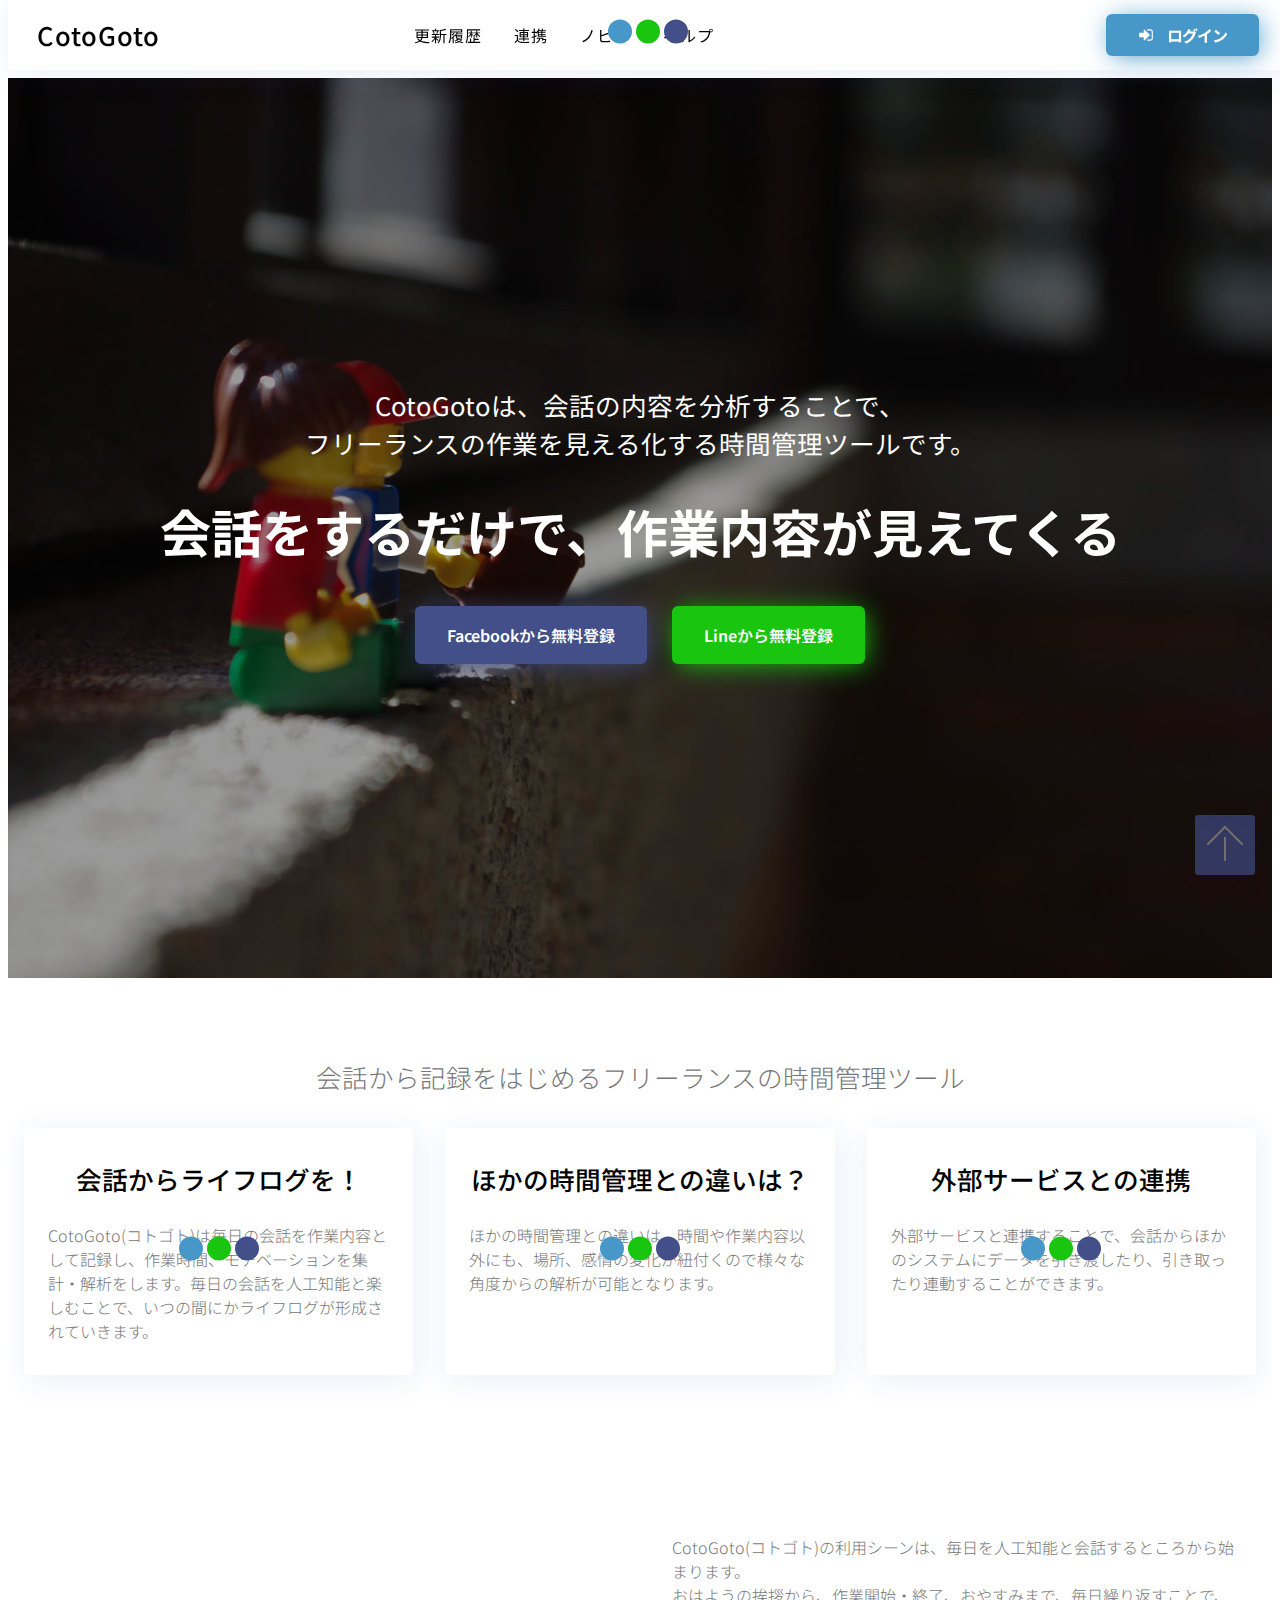
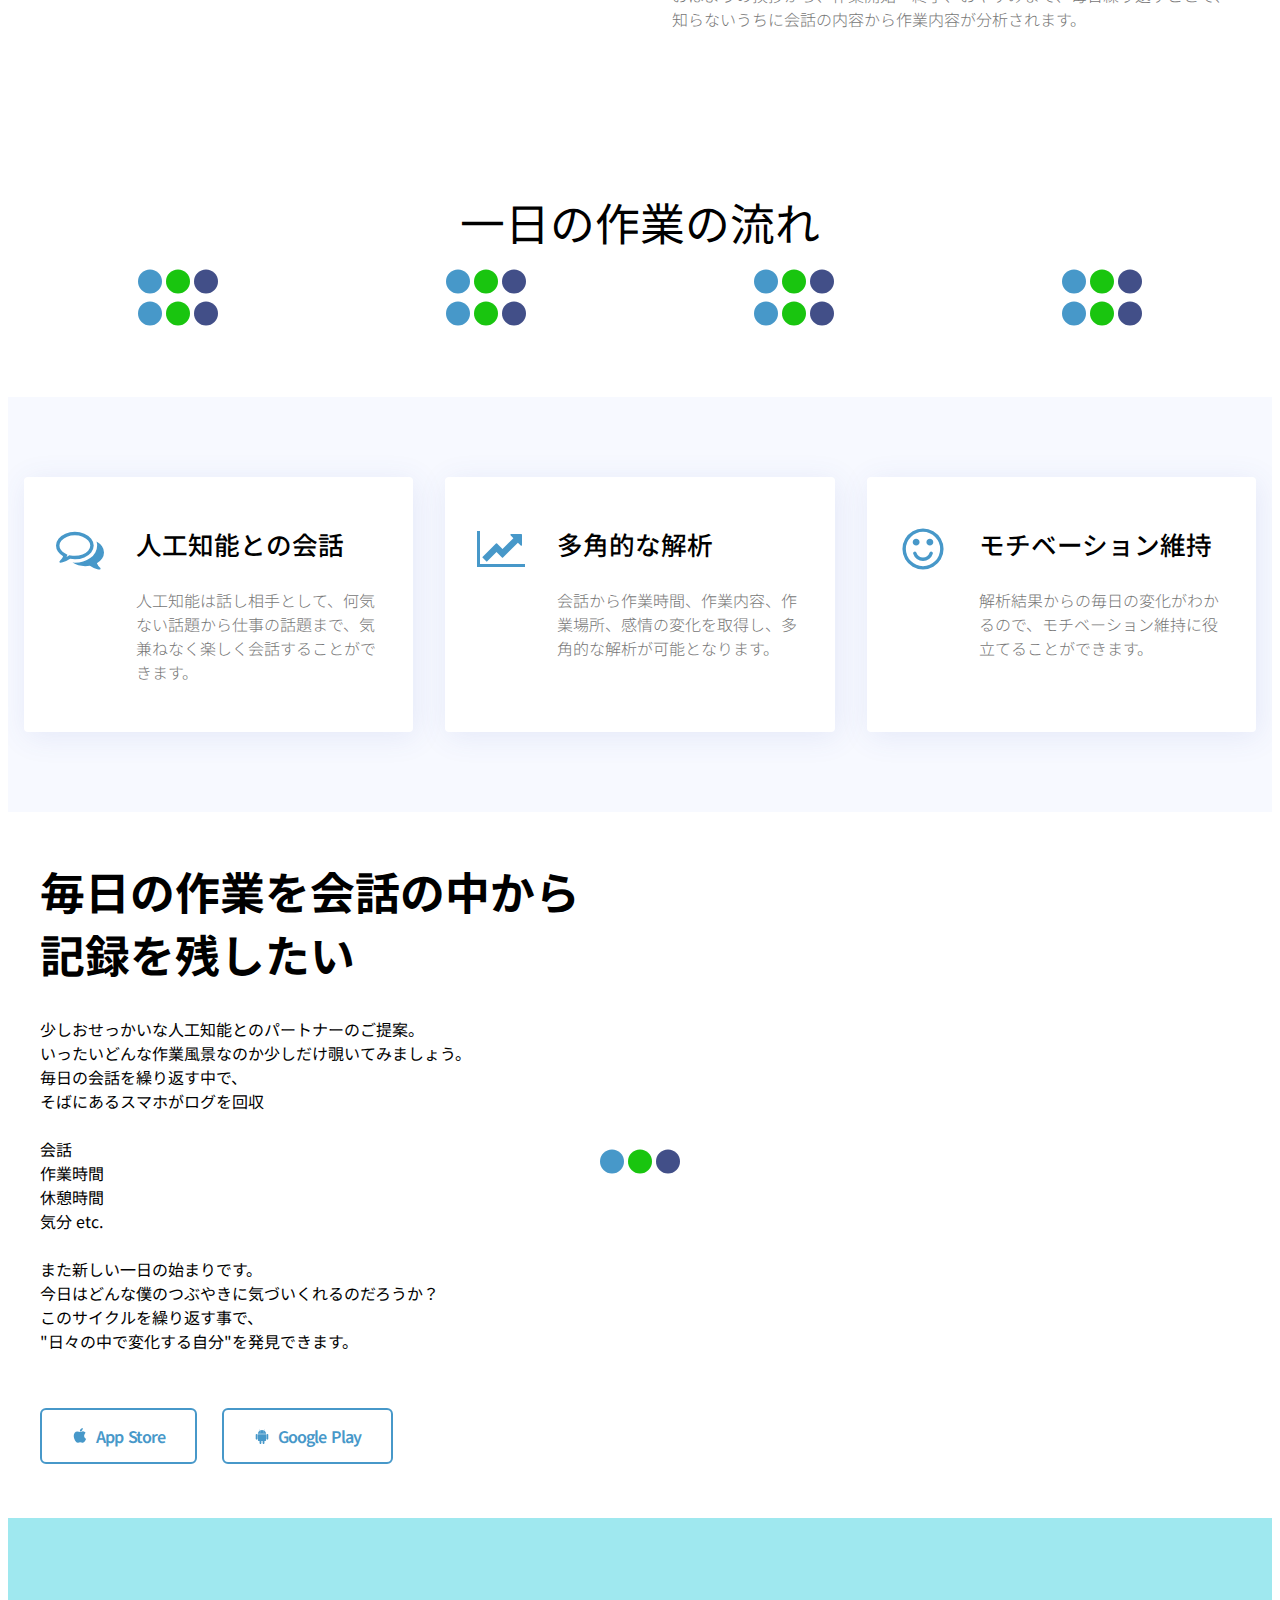
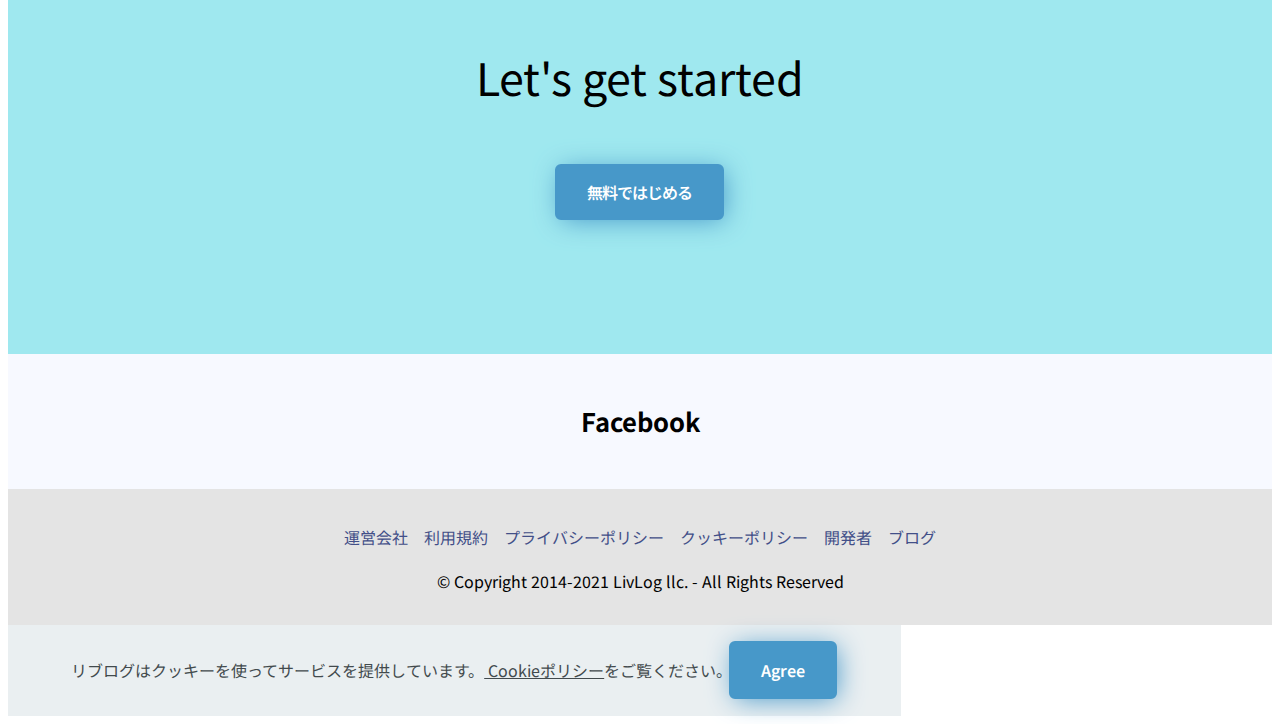
==== commit df854a78: "no message" ====
--- a/docs/index.html
+++ b/docs/index.html
@@ -1,10 +1,10 @@
 <!DOCTYPE html>
 <html amp >
 <head>
-  <!-- Site made with Mobirise Website Builder v5.2.0, https://mobirise.com -->
+  
   <meta charset="UTF-8">
   <meta http-equiv="X-UA-Compatible" content="IE=edge">
-  <meta name="generator" content="Mobirise v5.2.0, mobirise.com">
+  
   <meta name="viewport" content="width=device-width, initial-scale=1, minimum-scale=1">
   <link rel="shortcut icon" href="assets/images/icon-90x90.png" type="image/x-icon">
   <meta name="description" content="CotoGoto（コトゴト）は、人工知能との会話をライフログとして記録し、ライフログから作業時間（作業場所・プロジェクト単位）を記録、感情解析をしてモチベーションを記録します。解析結果から自分自身を自己管理するためのサービスです。">
@@ -20,7 +20,7 @@
  <style amp-custom> 
 .gdpr-block{padding: 10px;font-size: 14px;display: block;width: 100%;text-align: center;}.gdpr-block.covert {display: none;}.textGDPR{position: relative;}.gdpr-block label span.textGDPR input[name='gdpr']{ width: 15px;height: 15px;margin: 0;position: absolute;top: 3px;left: -20px;}.gdpr-block label{color: #a7a7a7;vertical-align: middle;user-select: none;margin-bottom: 0;}div,span,h1,h2,h3,h4,h5,h6,p,blockquote,a,ol,ul,li,figcaption,textarea,input{font:inherit}*{box-sizing:border-box;outline:none}*:focus{outline:none}body{position:relative;font-style:normal;line-height:1.5;color:#000000}section{background-color:#ffffff;background-position:50% 50%;background-repeat:no-repeat;background-size:cover;overflow:hidden;padding:30px 0}section,.container,.container-fluid{position:relative;word-wrap:break-word}h1,h2,h3,h4,h5,h6{margin:0;padding:0}p,li,blockquote{letter-spacing:0px;line-height:1.7}ul,ol,blockquote,p{margin-bottom:0;margin-top:0}a{cursor:pointer}a,a:hover{text-decoration:none}a.mbr-iconfont:hover{text-decoration:none}h1,h2,h3,h4,h5,h6,.display-1,.display-2,.display-4,.display-5,.display-7{word-break:break-word;word-wrap:break-word}b,strong{font-weight:bold}blockquote{padding:10px 0 10px 20px;position:relative;border-left:3px solid}input:-webkit-autofill,input:-webkit-autofill:hover,input:-webkit-autofill:focus,input:-webkit-autofill:active{transition-delay:9999s;transition-property:background-color,color}html,body{height:auto;min-height:100vh}.mbr-section-title{margin:0;padding:0;font-style:normal;line-height:1.2;width:100%}.mbr-section-subtitle{line-height:1.3;width:100%}.mbr-text{font-style:normal;line-height:1.6;width:100%}.mbr-figure{align-self:center}.btn{text-align:center;position:relative;margin:0.4rem 0.8rem;font-weight:600;border-width:2px;letter-spacing:-1px;word-spacing:1.5px;border-style:solid;font-style:normal;white-space:normal;transition:all 0.2s ease-in-out,box-shadow 2s ease-in-out;display:inline-flex;align-items:center;justify-content:center;word-break:break-word;line-height:1.5}.btn-form{padding:1rem 2rem}.btn-form:hover{cursor:pointer}.note-popover .btn:after{display:none}.card-title{margin:0}.card-img{border-radius:0;width:auto;flex-shrink:0}.card-img img{width:100%}.card{position:relative;background-color:transparent;border:none;border-radius:0;width:100%;padding-left:1rem;padding-right:1rem}@media (max-width: 767px){.card:not(.last-child){padding-bottom:2rem}}.card .card-wrapper{height:100%;box-shadow:2.5px 4.33px 30px 0 rgba(64,87,191,0.1);transition:all 0.3s}.card .card-wrapper:hover{box-shadow:2.5px 4.33px 30px 0 rgba(64,87,191,0.2)}@media (max-width: 767px){.card .card-wrapper{flex-direction:column}}.card img{height:100%;-o-object-fit:cover;object-fit:cover;-o-object-position:center;object-position:center}@media (min-width: 992px){.lg-pb{padding-bottom:3rem}}@media (max-width: 991px){.md-pb{padding-bottom:2rem}}.card-inner,.items-list{display:flex;flex-direction:column}.items-list{list-style-type:none;padding:0}.items-list .list-item{padding:1rem 2rem}.card-head{padding:1.5rem 2rem}.card-price-wrap{padding:1rem 2rem;display:flex;flex-direction:column}.card-button{padding:1rem;margin:0}.gallery-img-wrap{position:relative;height:100%}.gallery-img-wrap:hover{cursor:pointer}.gallery-img-wrap:hover span,.gallery-img-wrap:hover .caption-on-hover{opacity:1}.gallery-img-wrap:hover:after{opacity:0.5}.gallery-img-wrap amp-img{height:100%}.gallery-img-wrap:after{content:"";position:absolute;top:0;bottom:0;left:0;right:0;background:#000;opacity:0;transition:opacity 0.3s;pointer-events:none}.gallery-img-wrap span,.gallery-img-wrap .img-caption{position:absolute;z-index:3;pointer-events:none}.gallery-img-wrap span,.gallery-img-wrap .caption-on-hover{opacity:0;transition:opacity 0.3s}.gallery-img-wrap span{left:50%;top:50%;-webkit-transform:translate(-50%,-50%);transform:translate(-50%,-50%);color:#000;background-color:#fff;font-size:1rem;width:2rem;height:2rem;padding:0.5rem;border-radius:50%}.gallery-img-wrap .img-caption{left:0;right:0}.gallery-img-wrap .img-caption.caption-top{top:0}.gallery-img-wrap .img-caption.caption-bottom{bottom:0}.gallery-img-wrap .img-caption:not(.caption-on-hover):after{content:"";position:absolute;top:0;left:0;right:0;height:100%;transition:opacity 0.3s;z-index:-1;pointer-events:none}.is-builder .gallery-img-wrap span{pointer-events:all}.is-builder .gallery-img-wrap .img-caption>*{pointer-events:all}.icons-list a{margin-right:1rem}.icons-list a:last-child{margin-right:0}.counter-container{position:relative}.counter-container ol li{margin-bottom:2rem}.counter-container.stylizedCounters ol{counter-reset:section}.counter-container.stylizedCounters ol li{z-index:3;list-style:none}.counter-container.stylizedCounters ol li:before{z-index:2;position:absolute;left:0px;counter-increment:section;content:counters(section,".") " ";text-align:center;margin:0 10px;line-height:37px;width:40px;height:40px;transition:all 0.2s;color:#232323;font-size:25px;border-radius:50%;font-weight:bold}.timeline-wrap{position:relative}.timeline-wrap .iconBackground{position:absolute;left:50%;width:20px;height:20px;line-height:30px;text-align:center;border-radius:50%;font-size:30px;display:inline-block;background-color:#232323;top:20px;margin-left:-10px}@media (max-width: 768px){.timeline-wrap .iconBackground{left:0}}.separline{position:relative}@media (max-width: 768px){.separline:not(.last-child){padding-bottom:2rem}}.separline:before{position:absolute;content:"";width:2px;background-color:#232323;left:calc(50% - 1px);height:calc(100% - 20px);top:40px}@media (max-width: 768px){.separline:before{left:0}}amp-image-lightbox a.control{position:absolute;width:32px;height:32px;right:48px;top:32px;z-index:1000}amp-image-lightbox a.control .close{position:relative}amp-image-lightbox a.control .close:before,amp-image-lightbox a.control .close:after{position:absolute;left:15px;content:" ";height:33px;width:2px;background-color:#fff}amp-image-lightbox a.control .close:before{-webkit-transform:rotate(45deg);transform:rotate(45deg)}amp-image-lightbox a.control .close:after{-webkit-transform:rotate(-45deg);transform:rotate(-45deg)}.hidden{visibility:hidden}.super-hide{display:none}.inactive{-webkit-user-select:none;-moz-user-select:none;-ms-user-select:none;user-select:none;pointer-events:none;-webkit-user-drag:none;user-drag:none}.popover-content ul.show{min-height:155px}.mbr-white{color:#ffffff}.mbr-black{color:#000000}.mbr-gray{color:#767676}.align-left{text-align:left}.align-left .list-item{justify-content:flex-start}.align-center{text-align:center}.align-center .list-item{justify-content:center}.align-right{text-align:right}.align-right .list-item{justify-content:flex-end}@media (max-width: 767px){.align-left,.align-center,.align-right{text-align:center}.align-left .list-item,.align-center .list-item,.align-right .list-item{justify-content:center}}.mbr-light{font-weight:300}.mbr-regular{font-weight:400}.mbr-semibold{font-weight:500}.mbr-bold{font-weight:700}.mbr-section-btn{margin-left:-0.8rem;margin-right:-0.8rem;font-size:0}nav .mbr-section-btn{margin-left:0rem;margin-right:0rem}.btn .mbr-iconfont,.btn.btn-sm .mbr-iconfont{cursor:pointer;margin-right:0.5rem}.btn.btn-md .mbr-iconfont,.btn.btn-md .mbr-iconfont{margin-right:0.8rem}[type="submit"]{-webkit-appearance:none}.mbr-fullscreen .mbr-overlay{min-height:100vh}.mbr-fullscreen{display:flex;display:-moz-flex;display:-ms-flex;display:-o-flex;align-items:center;-webkit-align-items:center;min-height:100vh;padding-top:3rem;padding-bottom:3rem}.mbr-overlay{bottom:0;left:0;position:absolute;right:0;top:0;z-index:0}.mbr-parallax-bg{bottom:0;left:0;opacity:0.5;position:absolute;right:0;top:0;z-index:0;background-position:50% 50%;background-repeat:no-repeat;background-size:cover}section.menu{min-height:70px}.menu-container{display:flex;justify-content:space-between;align-items:center;min-height:70px}@media (max-width: 991px){.menu-container{max-width:100%;padding:0 2rem}}@media (max-width: 767px){.menu-container{padding:0 1rem}}.navbar{z-index:100;width:100%}.navbar-fixed-top{position:fixed;top:0}.navbar-brand{display:flex;align-items:center;word-break:break-word;z-index:1}.navbar-logo{margin-right:0.8rem}@media (max-width: 767px){.navbar-logo amp-img{max-height:55px;max-width:55px}}.navbar-caption-wrap{display:flex}.navbar .navbar-collapse{display:flex;flex-basis:auto;align-items:center;justify-content:flex-end}@media (max-width: 991px){.navbar .navbar-collapse{display:none;position:absolute;top:0;right:0;min-height:100vh;padding:70px 2rem 1rem;z-index:1}}@media (max-width: 991px){.navbar.opened .navbar-collapse.show,.navbar.opened .navbar-collapse.collapsing{display:block}.is-builder .navbar-collapse{position:fixed}}.navbar-nav{list-style-type:none;display:flex;flex-wrap:wrap;padding-left:0;min-width:10rem}@media (max-width: 991px){.navbar-nav{flex-direction:column}}.navbar-nav .mbr-iconfont{margin-right:0.2rem}.nav-item{word-break:break-all}.nav-link{display:flex;align-items:center;justify-content:center}.nav-link,.navbar-caption{transition:all 0.2s;letter-spacing:1px}.nav-dropdown .dropdown-menu{min-width:10rem;padding-bottom:1.25rem;padding-top:1.25rem;position:absolute;left:0}.nav-dropdown .dropdown-menu .dropdown-item{line-height:2;display:flex;justify-content:center;align-items:center;padding:0.25rem 1.5rem;white-space:nowrap}.nav-dropdown .dropdown-menu .dropdown{position:relative}.dropdown-menu .dropdown:hover>.dropdown-menu{opacity:1;pointer-events:all}.nav-dropdown .dropdown-submenu{top:0;left:100%;margin:0}.nav-item.dropdown{position:relative}.nav-item.dropdown .dropdown-menu{opacity:0;pointer-events:none}.nav-item.dropdown:hover>.dropdown-menu{opacity:1;pointer-events:all}.link.dropdown-toggle:after{content:"";margin-left:0.25rem;border-top:0.35em solid;border-right:0.35em solid transparent;border-left:0.35em solid transparent;border-bottom:0}.navbar .dropdown.open>.dropdown-menu{display:block}@media (max-width: 991px){.is-builder .nav-dropdown .dropdown-menu{position:relative}.nav-dropdown .dropdown-submenu{left:0}.dropdown-item{padding:0.25rem 1.5rem;margin:0;justify-content:center}.dropdown-item:after{right:auto}.navbar.opened .dropdown-menu{top:0}.dropdown-toggle[data-toggle="dropdown-submenu"]:after{content:"";margin-left:0.25rem;border-top:0.35em solid;border-right:0.35em solid transparent;border-left:0.35em solid transparent;border-bottom:0;top:55%}}.navbar-buttons{display:flex;flex-wrap:wrap;align-items:center;justify-content:center}@media (max-width: 991px){.navbar-buttons{flex-direction:column}}.menu-social-list{display:flex;align-items:center;justify-content:center;flex-wrap:wrap}.menu-social-list a{font-size:1.5rem;margin:0 0.5rem}button.navbar-toggler{position:absolute;right:20px;top:25px;width:31px;height:20px;cursor:pointer;transition:all 0.2s;align-self:center}.hamburger span{position:absolute;right:0;width:30px;height:2px;border-right:5px}.hamburger span:nth-child(1){top:0;transition:all 0.2s}.hamburger span:nth-child(2){top:8px;transition:all 0.15s}.hamburger span:nth-child(3){top:8px;transition:all 0.15s}.hamburger span:nth-child(4){top:16px;transition:all 0.2s}nav.opened .navbar-toggler:not(.hide) .hamburger span:nth-child(1){top:8px;width:0;opacity:0;right:50%;transition:all 0.2s}nav.opened .navbar-toggler:not(.hide) .hamburger span:nth-child(2){-webkit-transform:rotate(45deg);transform:rotate(45deg);transition:all 0.25s}nav.opened .navbar-toggler:not(.hide) .hamburger span:nth-child(3){-webkit-transform:rotate(-45deg);transform:rotate(-45deg);transition:all 0.25s}nav.opened .navbar-toggler:not(.hide) .hamburger span:nth-child(4){top:8px;width:0;opacity:0;right:50%;transition:all 0.2s}.ampstart-btn.hamburger{position:absolute;top:25px;right:15px;margin-left:auto;width:30px;height:20px;background:none;border:none;cursor:pointer;z-index:1000}@media (min-width: 992px){.ampstart-btn,amp-sidebar{display:none}.dropdown-menu .dropdown-toggle:after{content:"";border-bottom:0.35em solid transparent;border-left:0.35em solid;border-right:0;border-top:0.35em solid transparent;margin-left:0.3rem;margin-top:-0.3077em;position:absolute;right:1.1538em;top:50%}}.close-sidebar{width:30px;height:30px;position:relative;cursor:pointer;background-color:transparent;border:none}.close-sidebar span{position:absolute;left:0;width:30px;height:2px;border-right:5px}.close-sidebar span:nth-child(1){-webkit-transform:rotate(45deg);transform:rotate(45deg)}.close-sidebar span:nth-child(2){-webkit-transform:rotate(-45deg);transform:rotate(-45deg)}.builder-sidebar{position:relative;min-height:100vh;z-index:1030;padding:1rem 2rem;max-width:20rem}.builder-sidebar .dropdown:hover>.dropdown-menu{position:relative;text-align:center}section.sidebar-open:before{content:"";position:fixed;top:0;bottom:0;right:0;left:0;background-color:rgba(0,0,0,0.2);z-index:1040}.map-placeholder{display:none}.map-placeholder h4{padding-top:5rem;color:#767676;text-align:center}.google-map{position:relative;width:100%}@media (max-width: 992px){.google-map{padding:0;margin:0}}.google-map [data-state-details]{color:#6b6763;font-family:Montserrat;height:1.5em;margin-top:-0.75em;padding-left:1.25rem;padding-right:1.25rem;position:absolute;text-align:center;top:50%;width:100%}.google-map[data-state]{background:#e9e5dc}.google-map[data-state="loading"] [data-state-details]{display:none}div[submit-success]>*{padding:1rem;margin-bottom:1rem}div[submit-error]>*{padding:1rem;margin-bottom:1rem}textarea[type="hidden"]{display:none}amp-img{width:100%}amp-img img{max-height:100%;max-width:100%}img.mbr-temp{width:100%}.rounded{border-radius:50%}.is-builder .nodisplay+img[async],.is-builder .nodisplay+img[decoding="async"],.is-builder amp-img>a+img[async],.is-builder amp-img>a+img[decoding="async"]{display:none}html:not(.is-builder) amp-img>a{position:absolute;top:0;bottom:0;left:0;right:0;z-index:1}.is-builder .temp-amp-sizer{position:absolute}.is-builder amp-youtube .temp-amp-sizer,.is-builder amp-vimeo .temp-amp-sizer{position:static}.is-builder section.horizontal-menu .ampstart-btn{display:none}.is-builder section.horizontal-menu .dropdown-menu{z-index:auto;opacity:1;pointer-events:auto}.is-builder section.horizontal-menu .nav-dropdown .link.dropdown-toggle[aria-expanded="true"]{margin-right:0;padding:0.667em 1em}.mobirise-spinner{position:absolute;top:50%;left:40%;margin-left:10%;-webkit-transform:translate3d(-50%,-50%,0);z-index:4}.mobirise-spinner em{width:24px;height:24px;background:#3ac;border-radius:100%;display:inline-block;-webkit-animation:slide 1s infinite}.mobirise-spinner em:nth-child(1){-webkit-animation-delay:0.1s}.mobirise-spinner em:nth-child(2){-webkit-animation-delay:0.2s}.mobirise-spinner em:nth-child(3){-webkit-animation-delay:0.3s}@-webkit-keyframes slide{0%{-webkit-transform:scale(1)}50%{opacity:0.3;-webkit-transform:scale(2)}100%{-webkit-transform:scale(1)}}@keyframes slide{0%{-webkit-transform:scale(1)}50%{opacity:0.3;-webkit-transform:scale(2)}100%{-webkit-transform:scale(1)}}.mobirise-loader .amp-active>div{display:none}.container{padding-right:1rem;padding-left:1rem;width:100%;margin-right:auto;margin-left:auto}@media (max-width: 767px){.container{max-width:540px}}@media (min-width: 768px){.container{max-width:720px}}@media (min-width: 992px){.container{max-width:960px}}@media (min-width: 1200px){.container{max-width:1340px}}.container-fluid{width:100%;margin-right:auto;margin-left:auto;padding-left:1rem;padding-right:1rem}.media-container-row{display:flex;flex-wrap:wrap}@media (min-width: 992px){.media-container-row{flex-wrap:nowrap}}.form-block{z-index:1;background-color:transparent;padding:3rem;position:relative;overflow:hidden}.form-block .mbr-overlay{z-index:-1}@media (max-width: 992px){.form-block{padding:1rem}}form input,form textarea,form select{width:100%;border:1px solid #e4e4e4;font-weight:300;letter-spacing:-1px;background-color:white;box-sizing:border-box;padding:1.5rem 0 1.5rem 1.5rem;border-radius:6px;box-shadow:2.5px 4.33px 30px 0 rgba(64,87,191,0.1)}form input:focus,form textarea:focus,form select:focus{outline:none}form input[type="checkbox"],form input[type="radio"]{border:none;background:none;box-shadow:none;width:auto}form .field{padding-top:0.5rem;padding-bottom:0.5rem}form textarea.field-input{height:188px}form .fieldset{display:flex;justify-content:center;flex-wrap:wrap;align-items:center}form .btn{margin:0}.mbr-flex{display:flex}.flex-wrap{flex-wrap:wrap}.mbr-jc-s{justify-content:flex-start}.mbr-jc-c{justify-content:center}.mbr-jc-e{justify-content:flex-end}.mbr-row,.mbr-form-row{display:flex;flex-wrap:wrap;margin-right:-1rem;margin-left:-1rem}.mbr-form-row{margin-right:-0.5rem;margin-left:-0.5rem}.mbr-form-row>[class*="mbr-col"]{padding-left:0.5rem;padding-right:0.5rem}.mbr-row-reverse{flex-direction:row-reverse}.mbr-column{flex-direction:column}@media (max-width: 767px){.mbr-col,.mbr-col-auto{padding-right:1rem;padding-left:1rem}.mbr-col-sm-12{flex:0 0 100%;max-width:100%;padding-right:1rem;padding-left:1rem}}@media (min-width: 768px){.mbr-col{flex:1 1 auto;max-width:100%;padding-right:1rem;padding-left:1rem}.mbr-col-auto{flex:0 0 auto;width:auto;padding-right:1rem;padding-left:1rem}.mbr-col-md-3{flex:0 0 25%;max-width:25%;padding-right:1rem;padding-left:1rem}.mbr-col-md-4{flex:0 0 33.333333%;max-width:33.333333%;padding-right:1rem;padding-left:1rem}.mbr-col-md-5{flex:0 0 41.666667%;max-width:41.666667%;padding-right:1rem;padding-left:1rem}.mbr-col-md-6{flex:0 0 50%;max-width:50%;padding-right:1rem;padding-left:1rem}.mbr-col-md-7{flex:0 0 58.333333%;max-width:58.333333%;padding-right:1rem;padding-left:1rem}.mbr-col-md-8{flex:0 0 66.666667%;max-width:66.666667%;padding-left:1rem;padding-right:1rem}.mbr-col-md-10{flex:0 0 83.333333%;max-width:83.333333%;padding-left:1rem;padding-right:1rem}.mbr-col-md-12{flex:0 0 100%;max-width:100%;padding-right:1rem;padding-left:1rem}}@media (min-width: 992px){.mbr-col-lg-2{flex:0 0 16.666667%;max-width:16.666667%;padding-right:1rem;padding-left:1rem}.mbr-col-lg-3{flex:0 0 25%;max-width:25%;padding-right:1rem;padding-left:1rem}.mbr-col-lg-4{flex:0 0 33.33%;max-width:33.33%;padding-right:1rem;padding-left:1rem}.mbr-col-lg-5{flex:0 0 41.666%;max-width:41.666%;padding-right:1rem;padding-left:1rem}.mbr-col-lg-6{flex:0 0 50%;max-width:50%;padding-right:1rem;padding-left:1rem}.mbr-col-lg-7{flex:0 0 58.333333%;max-width:58.333333%;padding-right:1rem;padding-left:1rem}.mbr-col-lg-8{flex:0 0 66.666667%;max-width:66.666667%;padding-left:1rem;padding-right:1rem}.mbr-col-lg-9{flex:0 0 75%;max-width:75%;padding-left:1rem;padding-right:1rem}.mbr-col-lg-10{flex:0 0 83.3333%;max-width:83.3333%;padding-right:1rem;padding-left:1rem}.mbr-col-lg-12{flex:0 0 100%;max-width:100%;padding-right:1rem;padding-left:1rem}}@media (min-width: 1200px){.mbr-col-xl-7{flex:0 0 58.333333%;max-width:58.333333%;padding-right:1rem;padding-left:1rem}.mbr-col-xl-4{flex:0 0 33.333333%;max-width:33.333333%;padding-right:1rem;padding-left:1rem}.mbr-col-xl-8{flex:0 0 66.666667%;max-width:66.666667%;padding-left:1rem;padding-right:1rem}.mbr-col-xl-5{flex:0 0 41.666667%;max-width:41.666667%}}.btn-icon{display:none}.mbr-pt-1{padding-top:0.5rem}.mbr-pt-2{padding-top:1rem}.mbr-pt-3{padding-top:1.5rem}.mbr-pt-4{padding-top:2rem}.mbr-pt-5{padding-top:3rem}.mbr-pb-1{padding-bottom:0.5rem}.mbr-pb-2{padding-bottom:1rem}.mbr-pb-3{padding-bottom:1.5rem}.mbr-pb-4{padding-bottom:2rem}.mbr-pb-5{padding-bottom:3rem}.mbr-px-1{padding-left:0.5rem;padding-right:0.5rem}.mbr-px-2{padding-left:1rem;padding-right:1rem}.mbr-px-3{padding-left:1.5rem;padding-right:1.5rem}.mbr-px-4{padding-left:2rem;padding-right:2rem}@media (max-width: 991px){.mbr-px-4{padding-left:1rem;padding-right:1rem}}.mbr-px-5{padding-left:3rem;padding-right:3rem}@media (max-width: 991px){.mbr-px-5{padding-left:1rem;padding-right:1rem}}.mbr-m-sub-1{margin-left:-1rem;margin-right:-1rem}@media (max-width: 768px){.mbr-m-sub-1{margin-left:0;margin-right:0}}.mbr-py-1{padding-top:0.5rem;padding-bottom:0.5rem}.mbr-py-2{padding-top:1rem;padding-bottom:1rem}@media (max-width: 767px){.mbr-py-2{padding-top:0rem;padding-bottom:0rem}}.mbr-py-3{padding-top:1.5rem;padding-bottom:1.5rem}@media (max-width: 991px){.mbr-py-3{padding-top:1rem;padding-bottom:1rem}}.mbr-py-4{padding-top:2rem;padding-bottom:2rem}@media (max-width: 991px){.mbr-py-4{padding-top:1rem;padding-bottom:1rem}}.mbr-py-5{padding-top:3rem;padding-bottom:3rem}@media (max-width: 991px){.mbr-py-5{padding-top:1rem;padding-bottom:1rem}}.mbr-p-1{padding:0.5rem}.mbr-p-2{padding:1rem}.mbr-p-3{padding:1.5rem}@media (max-width: 991px){.mbr-p-3{padding:1rem}}.mbr-p-4{padding:2rem}@media (max-width: 991px){.mbr-p-4{padding:1rem}}.mbr-p-5{padding:3rem}@media (max-width: 991px){.mbr-p-5{padding:1rem}}.mbr-ml-auto{margin-left:auto}.mbr-mr-auto{margin-right:auto}.mbr-m-auto{margin:auto}amp-img,img{height:100%;width:100%}amp-sidebar{background:transparent}#scrollToTopMarker{position:absolute;width:0px;height:0px;top:300px}#scrollToTopButton{position:fixed;bottom:25px;right:25px;opacity:0.4;z-index:5000;font-size:32px;height:60px;width:60px;border:none;border-radius:3px;cursor:pointer}#scrollToTopButton:focus{outline:none}#scrollToTopButton a:before{content:"";position:absolute;height:40%;top:36%;width:2px;left:calc(50% - 1px)}#scrollToTopButton a:after{content:"";position:absolute;border-top:2px solid;border-right:2px solid;width:40%;height:40%;left:calc(30% - 1px);bottom:30%;-webkit-transform:rotate(-45deg);transform:rotate(-45deg)}.is-builder #scrollToTopButton a:after{left:30%}.is-builder .menu{overflow:visible}input::-webkit-input-placeholder,textarea::-webkit-input-placeholder{color:#d1d1d1}.card-wrapper{border-radius:4px;overflow:hidden;z-index:2}.form-check{margin-bottom:0}.form-check-label{padding-left:0}.form-check-input{position:relative;margin:4px}.form-check-inline{display:inline-flex;align-items:center;padding-left:0;margin-right:.75rem}
 body{font-family: Work Sans;}blockquote{border-color: #4798c9;}div[submit-success] > *{background: #424f88;color: #ffffff;}div[submit-error] > *{background: #b2ccd2;color: #000000;}.display-1{font-family: 'Noto Sans JP',sans-serif;font-size: 3.2rem;line-height: 1.1;}.display-2{font-family: 'Noto Sans JP',sans-serif;font-size: 2.8rem;line-height: 1.4;}.display-4{font-family: 'Noto Sans JP',sans-serif;font-size: 1rem;line-height: 1.4;}.display-5{font-family: 'Noto Sans JP',sans-serif;font-size: 1.6rem;line-height: 1.5;}.display-7{font-family: 'Noto Sans JP',sans-serif;font-size: 1rem;line-height: 1.5;letter-spacing: normal;}.mbr-form input,.mbr-form textarea,.mbr-form select{font-family: 'Noto Sans JP',sans-serif;font-size: 1rem;line-height: 1;}@media (max-width: 768px){.display-1{font-size: 2.56rem;font-size: calc( 1.77rem + (3.2 - 1.77) * ((100vw - 20rem) / (48 - 20)));line-height: calc( 1.4 * (1.77rem + (3.2 - 1.77) * ((100vw - 20rem) / (48 - 20))));}.display-2{font-size: 2.24rem;font-size: calc( 1.63rem + (2.8 - 1.63) * ((100vw - 20rem) / (48 - 20)));line-height: calc( 1.4 * (1.63rem + (2.8 - 1.63) * ((100vw - 20rem) / (48 - 20))));}.display-4{font-size: 0.8rem;font-size: calc( 1rem + (1 - 1) * ((100vw - 20rem) / (48 - 20)));line-height: calc( 1.4 * (1rem + (1 - 1) * ((100vw - 20rem) / (48 - 20))));}.display-5{font-size: 1.28rem;font-size: calc( 1.21rem + (1.6 - 1.21) * ((100vw - 20rem) / (48 - 20)));line-height: calc( 1.4 * (1.21rem + (1.6 - 1.21) * ((100vw - 20rem) / (48 - 20))));}.display-7{font-size: 0.8rem;font-size: calc( 1rem + (1 - 1) * ((100vw - 20rem) / (48 - 20)));line-height: calc( 1.4 * (1rem + (1 - 1) * ((100vw - 20rem) / (48 - 20))));}}.btn{transition: all 0.3s;padding: 15px 30px;border-radius: 6px;}.btn-sm{padding: 15px 30px;border-radius: 6px;}.btn-md{padding: 15px 30px;border-radius: 6px;}.btn-lg{padding: 15px 30px;border-radius: 6px;}.bg-primary{background-color: #4798c9;}.bg-success{background-color: #424f88;}.bg-info{background-color: #5ba533;}.bg-warning{background-color: #465052;}.bg-danger{background-color: #b2ccd2;}.btn-secondary{box-shadow: 3px 3px 27px -3px #19c50f;}.btn-secondary,.btn-secondary:active,.btn-secondary.active{background-color: #19c50f;border-color: #19c50f;color: #ffffff;}.btn-secondary:hover,.btn-secondary:focus,.btn-secondary.focus{background-color: #000000;border-color: #000000;color: #ffffff;}.btn-secondary.disabled,.btn-secondary:disabled{color: #ffffff;background-color: #000000;border-color: #000000;}.btn-secondary:hover{box-shadow: none;}.btn-info{box-shadow: 3px 3px 27px -3px #5ba533;}.btn-info,.btn-info:active,.btn-info.active{background-color: #5ba533;border-color: #5ba533;color: #ffffff;}.btn-info:hover,.btn-info:focus,.btn-info.focus{background-color: #000000;border-color: #000000;color: #ffffff;}.btn-info.disabled,.btn-info:disabled{color: #ffffff;background-color: #000000;border-color: #000000;}.btn-info:hover{box-shadow: none;}.btn-success{box-shadow: 3px 3px 27px -3px #424f88;}.btn-success,.btn-success:active,.btn-success.active{background-color: #424f88;border-color: #424f88;color: #ffffff;}.btn-success:hover,.btn-success:focus,.btn-success.focus{background-color: #000000;border-color: #000000;color: #ffffff;}.btn-success.disabled,.btn-success:disabled{color: #ffffff;background-color: #000000;border-color: #000000;}.btn-success:hover{box-shadow: none;}.btn-warning{box-shadow: 3px 3px 27px -3px #465052;}.btn-warning,.btn-warning:active,.btn-warning.active{background-color: #465052;border-color: #465052;color: #ffffff;}.btn-warning:hover,.btn-warning:focus,.btn-warning.focus{background-color: #000000;border-color: #000000;color: #ffffff;}.btn-warning.disabled,.btn-warning:disabled{color: #ffffff;background-color: #000000;border-color: #000000;}.btn-warning:hover{box-shadow: none;}.btn-danger{box-shadow: 3px 3px 27px -3px #b2ccd2;}.btn-danger,.btn-danger:active,.btn-danger.active{background-color: #b2ccd2;border-color: #b2ccd2;color: #ffffff;}.btn-danger:hover,.btn-danger:focus,.btn-danger.focus{background-color: #000000;border-color: #000000;color: #ffffff;}.btn-danger.disabled,.btn-danger:disabled{color: #ffffff;background-color: #000000;border-color: #000000;}.btn-danger:hover{box-shadow: none;}.btn-primary{box-shadow: 3px 3px 27px -3px #4798c9;}.btn-primary,.btn-primary:active,.btn-primary.active{background-color: #4798c9;border-color: #4798c9;color: #ffffff;}.btn-primary:hover,.btn-primary:focus,.btn-primary.focus{background-color: #000000;border-color: #000000;color: #ffffff;}.btn-primary.disabled,.btn-primary:disabled{color: #ffffff;background-color: #000000;border-color: #000000;}.btn-primary:hover{box-shadow: none;}.btn-black{box-shadow: 3px 3px 27px -3px #010101;}.btn-black,.btn-black:active,.btn-black.active{background-color: #010101;border-color: #010101;color: #ffffff;}.btn-black:hover,.btn-black:focus,.btn-black.focus{background-color: #000000;border-color: #000000;color: #ffffff;}.btn-black.disabled,.btn-black:disabled{color: #ffffff;background-color: #000000;border-color: #000000;}.btn-black:hover{box-shadow: none;}.btn-white,.btn-white:active,.btn-white.active{background-color: #fcfcfc;border-color: #fcfcfc;color: #7d7d7d;}.btn-white:hover,.btn-white:focus,.btn-white.focus{background-color: #000000;border-color: #000000;color: #7d7d7d;}.btn-white.disabled,.btn-white:disabled{color: #7d7d7d;background-color: #000000;border-color: #000000;}.btn-primary-outline,.btn-primary-outline:active,.btn-primary-outline.active{background: none;border-color: #4798c9;color: #4798c9;}.btn-primary-outline:hover,.btn-primary-outline:focus,.btn-primary-outline.focus{color: #ffffff;background-color: #4798c9;border-color: #4798c9;box-shadow: 3px 3px 27px -3px #4798c9;}.btn-primary-outline.disabled,.btn-primary-outline:disabled{color: #ffffff;background-color: #4798c9;border-color: #4798c9;}.btn-secondary-outline,.btn-secondary-outline:active,.btn-secondary-outline.active{background: none;border-color: #19c50f;color: #19c50f;}.btn-secondary-outline:hover,.btn-secondary-outline:focus,.btn-secondary-outline.focus{color: #ffffff;background-color: #19c50f;border-color: #19c50f;box-shadow: 3px 3px 27px -3px #19c50f;}.btn-secondary-outline.disabled,.btn-secondary-outline:disabled{color: #ffffff;background-color: #19c50f;border-color: #19c50f;}.btn-info-outline,.btn-info-outline:active,.btn-info-outline.active{background: none;border-color: #5ba533;color: #5ba533;}.btn-info-outline:hover,.btn-info-outline:focus,.btn-info-outline.focus{color: #ffffff;background-color: #5ba533;border-color: #5ba533;box-shadow: 3px 3px 27px -3px #5ba533;}.btn-info-outline.disabled,.btn-info-outline:disabled{color: #ffffff;background-color: #5ba533;border-color: #5ba533;}.btn-success-outline,.btn-success-outline:active,.btn-success-outline.active{background: none;border-color: #424f88;color: #424f88;}.btn-success-outline:hover,.btn-success-outline:focus,.btn-success-outline.focus{color: #ffffff;background-color: #424f88;border-color: #424f88;box-shadow: 3px 3px 27px -3px #424f88;}.btn-success-outline.disabled,.btn-success-outline:disabled{color: #ffffff;background-color: #424f88;border-color: #424f88;}.btn-warning-outline,.btn-warning-outline:active,.btn-warning-outline.active{background: none;border-color: #465052;color: #465052;}.btn-warning-outline:hover,.btn-warning-outline:focus,.btn-warning-outline.focus{color: #ffffff;background-color: #465052;border-color: #465052;box-shadow: 3px 3px 27px -3px #465052;}.btn-warning-outline.disabled,.btn-warning-outline:disabled{color: #ffffff;background-color: #465052;border-color: #465052;}.btn-danger-outline,.btn-danger-outline:active,.btn-danger-outline.active{background: none;border-color: #b2ccd2;color: #b2ccd2;}.btn-danger-outline:hover,.btn-danger-outline:focus,.btn-danger-outline.focus{color: #ffffff;background-color: #b2ccd2;border-color: #b2ccd2;box-shadow: 3px 3px 27px -3px #b2ccd2;}.btn-danger-outline.disabled,.btn-danger-outline:disabled{color: #ffffff;background-color: #b2ccd2;border-color: #b2ccd2;}.btn-black-outline,.btn-black-outline:active,.btn-black-outline.active{background: none;border-color: #010101;color: #010101;}.btn-black-outline:hover,.btn-black-outline:focus,.btn-black-outline.focus{color: #ffffff;background-color: #010101;border-color: #010101;box-shadow: 3px 3px 27px -3px #010101;}.btn-black-outline.disabled,.btn-black-outline:disabled{color: #ffffff;background-color: #010101;border-color: #010101;}.btn-white-outline,.btn-white-outline:active,.btn-white-outline.active{background: none;border-color: #fcfcfc;color: #fcfcfc;}.btn-white-outline:hover,.btn-white-outline:focus,.btn-white-outline.focus{color: #7d7d7d;background-color: #fcfcfc;border-color: #fcfcfc;box-shadow: 3px 3px 27px -3px #fcfcfc;}.btn-white-outline.disabled,.btn-white-outline:disabled{color: #7d7d7d;background-color: #fcfcfc;border-color: #fcfcfc;}.text-primary{color: #4798c9;}.text-secondary{color: #19c50f;}.text-success{color: #424f88;}.text-info{color: #5ba533;}.text-warning{color: #465052;}.text-danger{color: #b2ccd2;}.text-white{color: #fcfcfc;}.text-black{color: #010101;}a[class*="text-"],.amp-iconfont{transition: 0.2s ease-in-out;}.amp-iconfont{color: #4798c9;}a.text-primary:hover,a.text-primary:focus{color: #1b435c;}a.text-secondary:hover,a.text-secondary:focus{color: #073704;}a.text-success:hover,a.text-success:focus{color: #101321;}a.text-info:hover,a.text-info:focus{color: #1b300f;}a.text-warning:hover,a.text-warning:focus{color: #000000;}a.text-danger:hover,a.text-danger:focus{color: #578994;}a.text-white:hover,a.text-white:focus{color: #e6e6e6;}a.text-black:hover,a.text-black:focus{color: #cccccc;}.alert-success{background-color: #424f88;}.alert-info{background-color: #5ba533;}.alert-warning{background-color: #465052;}.alert-danger{background-color: #b2ccd2;}.mbr-plan-header.bg-primary .mbr-plan-subtitle,.mbr-plan-header.bg-primary .mbr-plan-price-desc{color: #e5f0f7;}.mbr-plan-header.bg-success .mbr-plan-subtitle,.mbr-plan-header.bg-success .mbr-plan-price-desc{color: #8591c4;}.mbr-plan-header.bg-info .mbr-plan-subtitle,.mbr-plan-header.bg-info .mbr-plan-price-desc{color: #9fd880;}.mbr-plan-header.bg-warning .mbr-plan-subtitle,.mbr-plan-header.bg-warning .mbr-plan-price-desc{color: #bac2c4;}.mbr-plan-header.bg-danger .mbr-plan-subtitle,.mbr-plan-header.bg-danger .mbr-plan-price-desc{color: #ffffff;}.mobirise-spinner em:nth-child(1){background: #4798c9;}.mobirise-spinner em:nth-child(2){background: #19c50f;}.mobirise-spinner em:nth-child(3){background: #424f88;}#scrollToTopButton{background-color: #6278df;}#scrollToTopButton a:before{background: #ffffff;}#scrollToTopButton a:after{border-top-color: #ffffff;border-right-color: #ffffff;}.display-1 .mbr-iconfont-btn{font-size: 3.2rem;width: 3.2rem;}.display-2 .mbr-iconfont-btn{font-size: 2.8rem;width: 2.8rem;}.display-4 .mbr-iconfont-btn{font-size: 1rem;width: 1rem;}.display-5 .mbr-iconfont-btn{font-size: 1.6rem;width: 1.6rem;}.display-7 .mbr-iconfont-btn{font-size: 1rem;width: 1rem;}form input:not([type="checkbox"]):not([type="radio"]),form textarea,form select{transition: all 0.3s;}form input:not([type="checkbox"]):not([type="radio"]):focus,form textarea:focus,form select:focus{border-color: #4798c9;box-shadow: 3px 3px 27px -3px #4798c9;}.cid-riSi1GWWmG{background-color: #ffffff;overflow: visible;}.cid-riSi1GWWmG .navbar{background: #ffffff;box-shadow: 2.5px 4.33px 30px 0 rgba(64,87,191,0.1);}.cid-riSi1GWWmG .dropdown-menu{box-shadow: 5px 7px 8px -3px rgba(64,87,191,0.1);}.cid-riSi1GWWmG .dropdown-item{border-bottom: 1px solid #e6e6e6;}.cid-riSi1GWWmG .navbar-brand amp-img{height: 45px;width: 45px;}.cid-riSi1GWWmG .navbar-caption{line-height: inherit;}.cid-riSi1GWWmG .nav-dropdown .dropdown-menu{padding-bottom: 0;padding-top: 0.5rem;}.cid-riSi1GWWmG .nav-dropdown .dropdown-menu .dropdown-item{justify-content: flex-start;padding: 0.5rem 1.5rem;}.cid-riSi1GWWmG .btn{padding: 8px 30px;}.cid-riSi1GWWmG .navbar .navbar-collapse{width: 70%;justify-content: space-between;}@media (max-width: 991px){.cid-riSi1GWWmG .navbar .navbar-collapse{background: #ffffff;}}.cid-riSi1GWWmG .nav-link{margin: 0.667em 1em;padding: 0;}.cid-riSi1GWWmG .dropdown-item.active,.cid-riSi1GWWmG .dropdown-item:active{background-color: transparent;}.cid-riSi1GWWmG .dropdown-menu{background: #ffffff;}.cid-riSi1GWWmG .hamburger span{background-color: #232323;}.cid-riSi1GWWmG .builder-sidebar{background-color: #ffffff;}.cid-riSi1GWWmG .close-sidebar:focus{outline: 2px auto #4798c9;}.cid-riSi1GWWmG .close-sidebar span{background-color: #232323;}.cid-riSi1GWWmG .link:hover,.cid-riSi1GWWmG .dropdown-item:hover{color: #4798c9;}.cid-riSi1GWWmG .amp-iconfont{font-size: 1.5rem;width: 1.5rem;}.cid-riSsfrYv07{background-image: url("assets/images/imgp0095-2000x1328.jpg");}.cid-riSsfrYv07 .mbr-overlay{background: #000000;opacity: 0.4;}.cid-riSsfrYv07 .btn-white:hover{background: #4798c9;border: 2px solid #4798c9;color: white;}.cid-riSuWEFQ9j{padding-top: 5rem;padding-bottom: 5rem;background-color: #ffffff;}@media (max-width: 991px){.cid-riSuWEFQ9j .card-wrapper{flex-wrap: wrap;}}.cid-riSuWEFQ9j .btn-primary-outline{border: none;font-weight: 400;border-bottom: 2px solid #4798c9;border-radius: 0px;padding: 0;opacity: 0.6;}.cid-riSuWEFQ9j .btn-primary-outline:hover,.cid-riSuWEFQ9j .btn-primary-outline:focus{border: none;color: #4798c9;background: transparent;border-bottom: 2px solid #4798c9;border-radius: 0px;box-shadow: none;}.cid-riSuWEFQ9j .card-box{width: 100%;padding: 2rem 1.5rem;}@media (max-width: 767px){.cid-riSuWEFQ9j .card-box{padding: 2rem 1rem;}}.cid-riSuWEFQ9j .card-text,.cid-riSuWEFQ9j .card-btn,.cid-riSuWEFQ9j .card-img{text-align: left;}.cid-riSHD1nYVU{padding-top: 5rem;padding-bottom: 5rem;background-color: #ffffff;}@media (max-width: 992px){.cid-riSHD1nYVU .mbr-row > *{padding: 0;}}.cid-riSHD1nYVU .title-block{margin: auto;width: 100%;}@media (max-width: 992px){.cid-riSHD1nYVU .title-wrap{margin-bottom: 2rem;}}.cid-riSmZbbamm{padding-top: 5rem;padding-bottom: 5rem;background-color: #ffffff;}.cid-riSmZbbamm amp-img,.cid-riSmZbbamm img{height: auto;width: 100%;object-fit: contain;}.cid-riSmZbbamm .gallery-row{padding-left: 0;padding-right: 0;}@media (max-width: 992px){.cid-riSmZbbamm .gallery-row{justify-content: center;}}@media (max-width: 768px){.cid-riSmZbbamm .gallery-row,.cid-riSmZbbamm .gallery-item{padding-left: 0rem;padding-right: 0rem;}}.cid-riSmZbbamm .gallery-item:nth-last-child(1),.cid-riSmZbbamm .gallery-row:nth-last-child(1){padding-bottom: 0;}.cid-riSmZbbamm .gallery-img-wrap:hover:after{opacity: 0.7;}.cid-riSmZbbamm .gallery-img-wrap:after{background: #6278df;}@media (max-width: 767px){.cid-riSmZbbamm a.control{right: 20px;}}.cid-riT5dzN6Vz{padding-top: 5rem;padding-bottom: 5rem;background-color: #f7f9ff;}.cid-riT5dzN6Vz .card-wrapper{padding: 3rem 2rem;background: #ffffff;}@media (max-width: 991px){.cid-riT5dzN6Vz .card-wrapper{flex-wrap: wrap;}}.cid-riT5dzN6Vz .card-img{padding-right: 2rem;}.cid-riT5dzN6Vz .card-img .amp-iconfont{color: #4798c9;transition: color 0.2s;}@media (min-width: 768px){.cid-riT5dzN6Vz .card-img .amp-iconfont{font-size: 3rem;width: 3rem;}}@media (max-width: 767px){.cid-riT5dzN6Vz .card-img .amp-iconfont{font-size: 2.5rem;width: 2.5rem;}}@media (max-width: 767px){.cid-riT5dzN6Vz .card-wrapper{padding: 2rem 1rem;}}.cid-rQtslIdM0N{padding-top: 3rem;padding-bottom: 3rem;align-items: center;display: flex;background-color: #ffffff;}@media (max-width: 992px){.cid-rQtslIdM0N .mbr-row .image-wrap{padding-bottom: 2rem;}}@media (max-width: 992px){.cid-rQtslIdM0N .mbr-row > *{padding: 0;}}.cid-rQtslIdM0N .title-block{margin: auto;width: 100%;}@media (max-width: 992px){.cid-rQtslIdM0N .title-wrap{margin-bottom: 2rem;}}.cid-rQtslIdM0N .mbr-section-btn,.cid-rQtslIdM0N .mbr-text{text-align: left;}.cid-rQtslIdM0N .mbr-section-subtitle,.cid-rQtslIdM0N .mbr-section-btn{text-align: left;}.cid-rSVLxkHJb3{padding-top: 8rem;padding-bottom: 8rem;background-color: #9fe8ef;}.cid-rQtmLHB1Ex{padding-top: 3rem;padding-bottom: 3rem;background-color: #f7f9ff;}.cid-rQtmLHB1Ex .facebook-page-wrapper{margin: auto;max-width: 500px;}@media (max-width: 499){.cid-rQtmLHB1Ex .facebook-page-wrapper{width: 100%;}}.cid-riSlDxTUFD{padding-top: 2rem;padding-bottom: 2rem;background-color: #e4e4e4;}.cid-riSlDxTUFD .link-items .fLink{width: auto;line-height: 2;}.cid-riSlDxTUFD .mbr-row{margin: 0;}.cid-riSlDxTUFD .mbr-row:nth-child(1){margin-bottom: 1rem;}
-.engine{position: absolute;text-indent: -2400px;text-align: center;padding: 0;top: 0;left: -2400px;}[class*="-iconfont"]{display: inline-flex;}</style>
+[class*="-iconfont"]{display: inline-flex;}</style>
  
   <script async  src="https://cdn.ampproject.org/v0.js"></script>
   <script async custom-element="amp-analytics" src="https://cdn.ampproject.org/v0/amp-analytics-0.1.js"></script>
@@ -72,7 +72,7 @@
 				
 				<!-- SOCIAL ICON END -->
 				<!-- SHOW BUTTON -->
-				<div class="navbar-buttons mbr-section-btn"><a class="btn btn-md mbr-bold btn-primary display-4" href="https://app.cotogoto.ai/user/login"><span class="fa fa-sign-in mbr-iconfont mbr-iconfont-btn"><svg width="100%" height="100%" viewBox="0 0 1792 1792" xmlns="http://www.w3.org/2000/svg" fill="currentColor"><path d="M1312 896q0 26-19 45l-544 544q-19 19-45 19t-45-19-19-45v-288h-448q-26 0-45-19t-19-45v-384q0-26 19-45t45-19h448v-288q0-26 19-45t45-19 45 19l544 544q19 19 19 45zm352-352v704q0 119-84.5 203.5t-203.5 84.5h-320q-13 0-22.5-9.5t-9.5-22.5q0-4-1-20t-.5-26.5 3-23.5 10-19.5 20.5-6.5h320q66 0 113-47t47-113v-704q0-66-47-113t-113-47h-312l-11.5-1-11.5-3-8-5.5-7-9-2-13.5q0-4-1-20t-.5-26.5 3-23.5 10-19.5 20.5-6.5h320q119 0 203.5 84.5t84.5 203.5z"></path></svg></span>ログイン</a></div>
+				<div class="navbar-buttons mbr-section-btn"><a class="btn btn-md mbr-bold btn-primary display-4" href="https://app.cotogoto.ai/user/login"><span class="fa fa-sign-in mbr-iconfont mbr-iconfont-btn"><svg width="16" height="16" viewBox="0 0 1792 1792" xmlns="http://www.w3.org/2000/svg" fill="currentColor"><path d="M1312 896q0 26-19 45l-544 544q-19 19-45 19t-45-19-19-45v-288h-448q-26 0-45-19t-19-45v-384q0-26 19-45t45-19h448v-288q0-26 19-45t45-19 45 19l544 544q19 19 19 45zm352-352v704q0 119-84.5 203.5t-203.5 84.5h-320q-13 0-22.5-9.5t-9.5-22.5q0-4-1-20t-.5-26.5 3-23.5 10-19.5 20.5-6.5h320q66 0 113-47t47-113v-704q0-66-47-113t-113-47h-312l-11.5-1-11.5-3-8-5.5-7-9-2-13.5q0-4-1-20t-.5-26.5 3-23.5 10-19.5 20.5-6.5h320q119 0 203.5 84.5t84.5 203.5z"></path></svg></span>ログイン</a></div>
 				<!-- SHOW BUTTON END -->
 			</div>
 	</amp-sidebar>
@@ -105,7 +105,7 @@
 			<!-- SHOW LOGO -->
 			<div class="navbar-brand">
 				<div class="navbar-logo">
-					<amp-img src="assets/images/icon-90x90.png" layout="responsive" width="45" height="45" alt="Mobirise" class="mobirise-loader">
+					<amp-img src="assets/images/icon-90x90.png" layout="responsive" width="45" height="45" alt="" class="mobirise-loader">
 						<div placeholder="" class="placeholder">
                                 <div class="mobirise-spinner">
                                     <em></em>
@@ -133,7 +133,7 @@
 				
 				<!-- SOCIAL ICON END -->
 				<!-- SHOW BUTTON -->
-				<div class="navbar-buttons mbr-section-btn"><a class="btn btn-md mbr-bold btn-primary display-4" href="https://app.cotogoto.ai/user/login"><span class="fa fa-sign-in mbr-iconfont mbr-iconfont-btn"><svg width="100%" height="100%" viewBox="0 0 1792 1792" xmlns="http://www.w3.org/2000/svg" fill="currentColor"><path d="M1312 896q0 26-19 45l-544 544q-19 19-45 19t-45-19-19-45v-288h-448q-26 0-45-19t-19-45v-384q0-26 19-45t45-19h448v-288q0-26 19-45t45-19 45 19l544 544q19 19 19 45zm352-352v704q0 119-84.5 203.5t-203.5 84.5h-320q-13 0-22.5-9.5t-9.5-22.5q0-4-1-20t-.5-26.5 3-23.5 10-19.5 20.5-6.5h320q66 0 113-47t47-113v-704q0-66-47-113t-113-47h-312l-11.5-1-11.5-3-8-5.5-7-9-2-13.5q0-4-1-20t-.5-26.5 3-23.5 10-19.5 20.5-6.5h320q119 0 203.5 84.5t84.5 203.5z"></path></svg></span>ログイン</a></div>
+				<div class="navbar-buttons mbr-section-btn"><a class="btn btn-md mbr-bold btn-primary display-4" href="https://app.cotogoto.ai/user/login"><span class="fa fa-sign-in mbr-iconfont mbr-iconfont-btn"><svg width="16" height="16" viewBox="0 0 1792 1792" xmlns="http://www.w3.org/2000/svg" fill="currentColor"><path d="M1312 896q0 26-19 45l-544 544q-19 19-45 19t-45-19-19-45v-288h-448q-26 0-45-19t-19-45v-384q0-26 19-45t45-19h448v-288q0-26 19-45t45-19 45 19l544 544q19 19 19 45zm352-352v704q0 119-84.5 203.5t-203.5 84.5h-320q-13 0-22.5-9.5t-9.5-22.5q0-4-1-20t-.5-26.5 3-23.5 10-19.5 20.5-6.5h320q66 0 113-47t47-113v-704q0-66-47-113t-113-47h-312l-11.5-1-11.5-3-8-5.5-7-9-2-13.5q0-4-1-20t-.5-26.5 3-23.5 10-19.5 20.5-6.5h320q119 0 203.5 84.5t84.5 203.5z"></path></svg></span>ログイン</a></div>
 				<!-- SHOW BUTTON END -->
 			</div>
 			<!-- COLLAPSED MENU END -->
@@ -181,7 +181,7 @@
             <div class="card mbr-col-sm-12 mbr-col-md-8 mbr-col-lg-4 md-pb">
                 <div class="card-wrapper mbr-column">
                     <div class="card-img mbr-flex">
-                        <amp-img src="assets/images/showcase-bg-fixed-332x221.jpg" layout="responsive" width="414.6049049773756" height="275.987" alt="Mobirise" class="mobirise-loader">
+                        <amp-img src="assets/images/showcase-bg-fixed-332x221.jpg" layout="responsive" width="414.6049049773756" height="275.987" alt="" class="mobirise-loader">
                             <div placeholder="" class="placeholder">
                                 <div class="mobirise-spinner">
                                     <em></em>
@@ -204,7 +204,7 @@
             <div class="card mbr-col-sm-12 mbr-col-md-8 mbr-col-lg-4 md-pb">
                 <div class="card-wrapper mbr-column">
                     <div class="card-img mbr-flex">
-                        <amp-img src="assets/images/hero-332x221.jpg" layout="responsive" width="414.6049049773756" height="275.987" alt="Mobirise" class="mobirise-loader">
+                        <amp-img src="assets/images/hero-332x221.jpg" layout="responsive" width="414.6049049773756" height="275.987" alt="" class="mobirise-loader">
                             <div placeholder="" class="placeholder">
                                 <div class="mobirise-spinner">
                                     <em></em>
@@ -225,7 +225,7 @@
             <div class="card mbr-col-sm-12 mbr-col-md-8 mbr-col-lg-4 last-child">
                 <div class="card-wrapper mbr-column">
                     <div class="card-img mbr-flex">
-                        <amp-img src="assets/images/api-332x222.jpg" layout="responsive" width="414.60668468468475" height="277.237" alt="Mobirise" class="mobirise-loader">
+                        <amp-img src="assets/images/api-332x222.jpg" layout="responsive" width="414.60668468468475" height="277.237" alt="" class="mobirise-loader">
                             <div placeholder="" class="placeholder">
                                 <div class="mobirise-spinner">
                                     <em></em>
@@ -286,7 +286,7 @@
                 
             <div class="gallery-item mbr-col-sm-12 mbr-col-lg-3 mbr-col-md-8 md-pb mbr-px-2">
                     <div class="gallery-img-wrap">
-                        <amp-img on="tap:lightbox1" role="button" tabindex="0" class="mobirise-loader image-without-link" src="assets/images/01-590x393.jpg" layout="responsive" height="196.5" width="295" alt="Mobirise">
+                        <amp-img on="tap:lightbox1" role="button" tabindex="0" class="mobirise-loader image-without-link" src="assets/images/01-590x393.jpg" layout="responsive" height="196.5" width="295" alt="">
                             <div placeholder="" class="placeholder">
                                 <div class="mobirise-spinner">
                                     <em></em>
@@ -299,7 +299,7 @@
                     </div>
                 </div><div class="gallery-item mbr-col-sm-12 mbr-col-lg-3 mbr-col-md-8 md-pb mbr-px-2">
                     <div class="gallery-img-wrap">
-                        <amp-img on="tap:lightbox1" role="button" tabindex="0" class="mobirise-loader image-without-link" src="assets/images/02-590x393.jpg" layout="responsive" height="196.5" width="295" alt="Mobirise">
+                        <amp-img on="tap:lightbox1" role="button" tabindex="0" class="mobirise-loader image-without-link" src="assets/images/02-590x393.jpg" layout="responsive" height="196.5" width="295" alt="">
                             <div placeholder="" class="placeholder">
                                 <div class="mobirise-spinner">
                                     <em></em>
@@ -312,7 +312,7 @@
                     </div>
                 </div><div class="gallery-item mbr-col-sm-12 mbr-col-lg-3 mbr-col-md-8 md-pb mbr-px-2">
                     <div class="gallery-img-wrap">
-                        <amp-img on="tap:lightbox1" role="button" tabindex="0" class="mobirise-loader image-without-link" src="assets/images/03-590x393.jpg" layout="responsive" height="196.5" width="295" alt="Mobirise">
+                        <amp-img on="tap:lightbox1" role="button" tabindex="0" class="mobirise-loader image-without-link" src="assets/images/03-590x393.jpg" layout="responsive" height="196.5" width="295" alt="">
                             <div placeholder="" class="placeholder">
                                 <div class="mobirise-spinner">
                                     <em></em>
@@ -325,7 +325,7 @@
                     </div>
                 </div><div class="gallery-item mbr-col-sm-12 mbr-col-lg-3 mbr-col-md-8 md-pb mbr-px-2">
                     <div class="gallery-img-wrap">
-                        <amp-img on="tap:lightbox1" role="button" tabindex="0" class="mobirise-loader image-without-link" src="assets/images/04-590x393.jpg" layout="responsive" height="196.5" width="295" alt="Mobirise">
+                        <amp-img on="tap:lightbox1" role="button" tabindex="0" class="mobirise-loader image-without-link" src="assets/images/04-590x393.jpg" layout="responsive" height="196.5" width="295" alt="">
                             <div placeholder="" class="placeholder">
                                 <div class="mobirise-spinner">
                                     <em></em>
@@ -343,7 +343,7 @@
                 
             <div class="gallery-item mbr-col-sm-12 mbr-col-lg-3 mbr-col-md-8 md-pb mbr-px-2">
                     <div class="gallery-img-wrap">
-                        <amp-img on="tap:lightbox1" role="button" tabindex="0" class="mobirise-loader image-without-link" src="assets/images/05-590x393.jpg" layout="responsive" height="196.5" width="295" alt="Mobirise">
+                        <amp-img on="tap:lightbox1" role="button" tabindex="0" class="mobirise-loader image-without-link" src="assets/images/05-590x393.jpg" layout="responsive" height="196.5" width="295" alt="">
                             <div placeholder="" class="placeholder">
                                 <div class="mobirise-spinner">
                                     <em></em>
@@ -356,7 +356,7 @@
                     </div>
                 </div><div class="gallery-item mbr-col-sm-12 mbr-col-lg-3 mbr-col-md-8 md-pb mbr-px-2">
                     <div class="gallery-img-wrap">
-                        <amp-img on="tap:lightbox1" role="button" tabindex="0" class="mobirise-loader image-without-link" src="assets/images/06-590x393.jpg" layout="responsive" height="196.5" width="295" alt="Mobirise">
+                        <amp-img on="tap:lightbox1" role="button" tabindex="0" class="mobirise-loader image-without-link" src="assets/images/06-590x393.jpg" layout="responsive" height="196.5" width="295" alt="">
                             <div placeholder="" class="placeholder">
                                 <div class="mobirise-spinner">
                                     <em></em>
@@ -369,7 +369,7 @@
                     </div>
                 </div><div class="gallery-item mbr-col-sm-12 mbr-col-lg-3 mbr-col-md-8 md-pb mbr-px-2">
                     <div class="gallery-img-wrap">
-                        <amp-img on="tap:lightbox1" role="button" tabindex="0" class="mobirise-loader image-without-link" src="assets/images/07-590x393.jpg" layout="responsive" height="196.5" width="295" alt="Mobirise">
+                        <amp-img on="tap:lightbox1" role="button" tabindex="0" class="mobirise-loader image-without-link" src="assets/images/07-590x393.jpg" layout="responsive" height="196.5" width="295" alt="">
                             <div placeholder="" class="placeholder">
                                 <div class="mobirise-spinner">
                                     <em></em>
@@ -382,7 +382,7 @@
                     </div>
                 </div><div class="gallery-item mbr-col-sm-12 mbr-col-lg-3 mbr-col-md-8 md-pb mbr-px-2">
                     <div class="gallery-img-wrap">
-                        <amp-img on="tap:lightbox1" role="button" tabindex="0" class="mobirise-loader image-without-link" src="assets/images/08-590x393.png" layout="responsive" height="196.5" width="295" alt="Mobirise">
+                        <amp-img on="tap:lightbox1" role="button" tabindex="0" class="mobirise-loader image-without-link" src="assets/images/08-590x393.png" layout="responsive" height="196.5" width="295" alt="">
                             <div placeholder="" class="placeholder">
                                 <div class="mobirise-spinner">
                                     <em></em>
@@ -415,7 +415,7 @@
             <div class="card mbr-col-sm-12 mbr-col-md-8 mbr-col-lg-4 md-pb">
                 <div class="card-wrapper mbr-flex mbr-pt-3 mbr-pb-3 mbr-px-4">
                     <div class="card-img mbr-pb-3">
-                        <span class="amp-iconfont fa-comments-o fa"><svg width="100%" height="100%" viewBox="0 0 1792 1792" xmlns="http://www.w3.org/2000/svg" fill="currentColor"><path d="M704 384q-153 0-286 52t-211.5 141-78.5 191q0 82 53 158t149 132l97 56-35 84q34-20 62-39l44-31 53 10q78 14 153 14 153 0 286-52t211.5-141 78.5-191-78.5-191-211.5-141-286-52zm0-128q191 0 353.5 68.5t256.5 186.5 94 257-94 257-256.5 186.5-353.5 68.5q-86 0-176-16-124 88-278 128-36 9-86 16h-3q-11 0-20.5-8t-11.5-21q-1-3-1-6.5t.5-6.5 2-6l2.5-5 3.5-5.5 4-5 4.5-5 4-4.5q5-6 23-25t26-29.5 22.5-29 25-38.5 20.5-44q-124-72-195-177t-71-224q0-139 94-257t256.5-186.5 353.5-68.5zm822 1169q10 24 20.5 44t25 38.5 22.5 29 26 29.5 23 25q1 1 4 4.5t4.5 5 4 5 3.5 5.5l2.5 5 2 6 .5 6.5-1 6.5q-3 14-13 22t-22 7q-50-7-86-16-154-40-278-128-90 16-176 16-271 0-472-132 58 4 88 4 161 0 309-45t264-129q125-92 192-212t67-254q0-77-23-152 129 71 204 178t75 230q0 120-71 224.5t-195 176.5z"></path></svg></span>
+                        <span class="amp-iconfont fa-comments-o fa"><svg width="48" height="48" viewBox="0 0 1792 1792" xmlns="http://www.w3.org/2000/svg" fill="currentColor"><path d="M704 384q-153 0-286 52t-211.5 141-78.5 191q0 82 53 158t149 132l97 56-35 84q34-20 62-39l44-31 53 10q78 14 153 14 153 0 286-52t211.5-141 78.5-191-78.5-191-211.5-141-286-52zm0-128q191 0 353.5 68.5t256.5 186.5 94 257-94 257-256.5 186.5-353.5 68.5q-86 0-176-16-124 88-278 128-36 9-86 16h-3q-11 0-20.5-8t-11.5-21q-1-3-1-6.5t.5-6.5 2-6l2.5-5 3.5-5.5 4-5 4.5-5 4-4.5q5-6 23-25t26-29.5 22.5-29 25-38.5 20.5-44q-124-72-195-177t-71-224q0-139 94-257t256.5-186.5 353.5-68.5zm822 1169q10 24 20.5 44t25 38.5 22.5 29 26 29.5 23 25q1 1 4 4.5t4.5 5 4 5 3.5 5.5l2.5 5 2 6 .5 6.5-1 6.5q-3 14-13 22t-22 7q-50-7-86-16-154-40-278-128-90 16-176 16-271 0-472-132 58 4 88 4 161 0 309-45t264-129q125-92 192-212t67-254q0-77-23-152 129 71 204 178t75 230q0 120-71 224.5t-195 176.5z"></path></svg></span>
                     </div>
                     <div class="card-box">
                         <h3 class="card-title mbr-semibold mbr-fonts-style display-5">人工知能との会話</h3>
@@ -428,7 +428,7 @@
             <div class="card mbr-col-sm-12 mbr-col-md-8 mbr-col-lg-4 md-pb">
                 <div class="card-wrapper mbr-flex mbr-pt-3 mbr-pb-3 mbr-px-4">
                     <div class="card-img mbr-pb-3">
-                        <span class="amp-iconfont fa-line-chart fa"><svg width="100%" height="100%" viewBox="0 0 2048 1792" xmlns="http://www.w3.org/2000/svg" fill="currentColor"><path d="M2048 1536v128h-2048v-1536h128v1408h1920zm-128-1248v435q0 21-19.5 29.5t-35.5-7.5l-121-121-633 633q-10 10-23 10t-23-10l-233-233-416 416-192-192 585-585q10-10 23-10t23 10l233 233 464-464-121-121q-16-16-7.5-35.5t29.5-19.5h435q14 0 23 9t9 23z"></path></svg></span>
+                        <span class="amp-iconfont fa-line-chart fa"><svg width="48" height="48" viewBox="0 0 2048 1792" xmlns="http://www.w3.org/2000/svg" fill="currentColor"><path d="M2048 1536v128h-2048v-1536h128v1408h1920zm-128-1248v435q0 21-19.5 29.5t-35.5-7.5l-121-121-633 633q-10 10-23 10t-23-10l-233-233-416 416-192-192 585-585q10-10 23-10t23 10l233 233 464-464-121-121q-16-16-7.5-35.5t29.5-19.5h435q14 0 23 9t9 23z"></path></svg></span>
                     </div>
                     <div class="card-box">
                         <h3 class="card-title mbr-semibold mbr-fonts-style display-5">多角的な解析</h3>
@@ -441,7 +441,7 @@
             <div class="card mbr-col-sm-12 mbr-col-md-8 mbr-col-lg-4 last-child">
                 <div class="card-wrapper mbr-flex mbr-pt-3 mbr-pb-3 mbr-px-4">
                     <div class="card-img mbr-pb-3">
-                        <span class="amp-iconfont fa-smile-o fa"><svg width="100%" height="100%" viewBox="0 0 1792 1792" xmlns="http://www.w3.org/2000/svg" fill="currentColor"><path d="M1262 1075q-37 121-138 195t-228 74-228-74-138-195q-8-25 4-48.5t38-31.5q25-8 48.5 4t31.5 38q25 80 92.5 129.5t151.5 49.5 151.5-49.5 92.5-129.5q8-26 32-38t49-4 37 31.5 4 48.5zm-494-435q0 53-37.5 90.5t-90.5 37.5-90.5-37.5-37.5-90.5 37.5-90.5 90.5-37.5 90.5 37.5 37.5 90.5zm512 0q0 53-37.5 90.5t-90.5 37.5-90.5-37.5-37.5-90.5 37.5-90.5 90.5-37.5 90.5 37.5 37.5 90.5zm256 256q0-130-51-248.5t-136.5-204-204-136.5-248.5-51-248.5 51-204 136.5-136.5 204-51 248.5 51 248.5 136.5 204 204 136.5 248.5 51 248.5-51 204-136.5 136.5-204 51-248.5zm128 0q0 209-103 385.5t-279.5 279.5-385.5 103-385.5-103-279.5-279.5-103-385.5 103-385.5 279.5-279.5 385.5-103 385.5 103 279.5 279.5 103 385.5z"></path></svg></span>
+                        <span class="amp-iconfont fa-smile-o fa"><svg width="48" height="48" viewBox="0 0 1792 1792" xmlns="http://www.w3.org/2000/svg" fill="currentColor"><path d="M1262 1075q-37 121-138 195t-228 74-228-74-138-195q-8-25 4-48.5t38-31.5q25-8 48.5 4t31.5 38q25 80 92.5 129.5t151.5 49.5 151.5-49.5 92.5-129.5q8-26 32-38t49-4 37 31.5 4 48.5zm-494-435q0 53-37.5 90.5t-90.5 37.5-90.5-37.5-37.5-90.5 37.5-90.5 90.5-37.5 90.5 37.5 37.5 90.5zm512 0q0 53-37.5 90.5t-90.5 37.5-90.5-37.5-37.5-90.5 37.5-90.5 90.5-37.5 90.5 37.5 37.5 90.5zm256 256q0-130-51-248.5t-136.5-204-204-136.5-248.5-51-248.5 51-204 136.5-136.5 204-51 248.5 51 248.5 136.5 204 204 136.5 248.5 51 248.5-51 204-136.5 136.5-204 51-248.5zm128 0q0 209-103 385.5t-279.5 279.5-385.5 103-385.5-103-279.5-279.5-103-385.5 103-385.5 279.5-279.5 385.5-103 385.5 103 279.5 279.5 103 385.5z"></path></svg></span>
                     </div>
                     <div class="card-box">
                         <h3 class="card-title mbr-semibold mbr-fonts-style display-5">モチベーション維持</h3>
@@ -500,14 +500,14 @@
 <br>今日はどんな僕のつぶやきに気づいくれるのだろうか？ 
 <br>このサイクルを繰り返す事で、 
 <br>"日々の中で変化する自分"を発見できます。</p>
-                    <div class="mbr-section-btn mbr-pt-5"><a class="btn btn-primary-outline display-4" href="https://itunes.apple.com/us/app/cotogoto-%E3%82%B3%E3%83%88%E3%82%B4%E3%83%88/id987047565?mt=8" target="_blank"><span class="fa fa-apple mbr-iconfont mbr-iconfont-btn"><svg width="100%" height="100%" viewBox="0 0 1792 1792" xmlns="http://www.w3.org/2000/svg" fill="currentColor"><path d="M1585 1215q-39 125-123 250-129 196-257 196-49 0-140-32-86-32-151-32-61 0-142 33-81 34-132 34-152 0-301-259-147-261-147-503 0-228 113-374 113-144 284-144 72 0 177 30 104 30 138 30 45 0 143-34 102-34 173-34 119 0 213 65 52 36 104 100-79 67-114 118-65 94-65 207 0 124 69 223t158 126zm-376-1173q0 61-29 136-30 75-93 138-54 54-108 72-37 11-104 17 3-149 78-257 74-107 250-148 1 3 2.5 11t2.5 11q0 4 .5 10t.5 10z"></path></svg></span>App Store
+                    <div class="mbr-section-btn mbr-pt-5"><a class="btn btn-primary-outline display-4" href="https://itunes.apple.com/us/app/cotogoto-%E3%82%B3%E3%83%88%E3%82%B4%E3%83%88/id987047565?mt=8" target="_blank"><span class="fa fa-apple mbr-iconfont mbr-iconfont-btn"><svg width="16" height="16" viewBox="0 0 1792 1792" xmlns="http://www.w3.org/2000/svg" fill="currentColor"><path d="M1585 1215q-39 125-123 250-129 196-257 196-49 0-140-32-86-32-151-32-61 0-142 33-81 34-132 34-152 0-301-259-147-261-147-503 0-228 113-374 113-144 284-144 72 0 177 30 104 30 138 30 45 0 143-34 102-34 173-34 119 0 213 65 52 36 104 100-79 67-114 118-65 94-65 207 0 124 69 223t158 126zm-376-1173q0 61-29 136-30 75-93 138-54 54-108 72-37 11-104 17 3-149 78-257 74-107 250-148 1 3 2.5 11t2.5 11q0 4 .5 10t.5 10z"></path></svg></span>App Store
                         </a>
-                        <a class="btn btn-primary-outline display-4" href="https://play.google.com/store/apps/details?id=jp.linedesign.cotogoto2" target="_blank"><span class="fa fa-android mbr-iconfont mbr-iconfont-btn"><svg width="100%" height="100%" viewBox="0 0 1792 1792" xmlns="http://www.w3.org/2000/svg" fill="currentColor"><path d="M685 483q16 0 27.5-11.5t11.5-27.5-11.5-27.5-27.5-11.5-27 11.5-11 27.5 11 27.5 27 11.5zm422 0q16 0 27-11.5t11-27.5-11-27.5-27-11.5-27.5 11.5-11.5 27.5 11.5 27.5 27.5 11.5zm-812 184q42 0 72 30t30 72v430q0 43-29.5 73t-72.5 30-73-30-30-73v-430q0-42 30-72t73-30zm1060 19v666q0 46-32 78t-77 32h-75v227q0 43-30 73t-73 30-73-30-30-73v-227h-138v227q0 43-30 73t-73 30q-42 0-72-30t-30-73l-1-227h-74q-46 0-78-32t-32-78v-666h918zm-232-405q107 55 171 153.5t64 215.5h-925q0-117 64-215.5t172-153.5l-71-131q-7-13 5-20 13-6 20 6l72 132q95-42 201-42t201 42l72-132q7-12 20-6 12 7 5 20zm477 488v430q0 43-30 73t-73 30q-42 0-72-30t-30-73v-430q0-43 30-72.5t72-29.5q43 0 73 29.5t30 72.5z"></path></svg></span>Google Play</a></div>
+                        <a class="btn btn-primary-outline display-4" href="https://play.google.com/store/apps/details?id=jp.linedesign.cotogoto2" target="_blank"><span class="fa fa-android mbr-iconfont mbr-iconfont-btn"><svg width="16" height="16" viewBox="0 0 1792 1792" xmlns="http://www.w3.org/2000/svg" fill="currentColor"><path d="M685 483q16 0 27.5-11.5t11.5-27.5-11.5-27.5-27.5-11.5-27 11.5-11 27.5 11 27.5 27 11.5zm422 0q16 0 27-11.5t11-27.5-11-27.5-27-11.5-27.5 11.5-11.5 27.5 11.5 27.5 27.5 11.5zm-812 184q42 0 72 30t30 72v430q0 43-29.5 73t-72.5 30-73-30-30-73v-430q0-42 30-72t73-30zm1060 19v666q0 46-32 78t-77 32h-75v227q0 43-30 73t-73 30-73-30-30-73v-227h-138v227q0 43-30 73t-73 30q-42 0-72-30t-30-73l-1-227h-74q-46 0-78-32t-32-78v-666h918zm-232-405q107 55 171 153.5t64 215.5h-925q0-117 64-215.5t172-153.5l-71-131q-7-13 5-20 13-6 20 6l72 132q95-42 201-42t201 42l72-132q7-12 20-6 12 7 5 20zm477 488v430q0 43-30 73t-73 30q-42 0-72-30t-30-73v-430q0-43 30-72.5t72-29.5q43 0 73 29.5t30 72.5z"></path></svg></span>Google Play</a></div>
                 </div>
             </div>
             <div class="image-wrap mbr-col-md-12 mbr-col-sm-12 mbr-col-lg-6 mbr-flex">
                 <div class="image-block mbr-col-md-12 mbr-col-sm-12 mbr-mr-auto">
-                    <amp-img src="assets/images/mockuper-1-1200x901.png" layout="responsive" width="649.9445061043285" height="610" alt="Mobirise" class="mobirise-loader">
+                    <amp-img src="assets/images/mockuper-1-1200x901.png" layout="responsive" width="649.9445061043285" height="610" alt="" class="mobirise-loader">
                         <div placeholder="" class="placeholder">
                                 <div class="mobirise-spinner">
                                     <em></em>
@@ -564,7 +564,7 @@
             
             
             
-        <p class="mbr-text fLink mbr-px-1 mbr-black"><a href="https://livlog.jp/" target="_blank" class="text-success">運営会社</a></p><p class="mbr-text fLink mbr-px-1 mbr-black"><a href="https://livlog.jp/terms" target="_blank" class="text-success">利用規約</a></p><p class="mbr-text fLink mbr-px-1 mbr-black"><a href="https://livlog.jp/privacy" target="_blank" class="text-success">プライバシーポリシー</a></p><p class="mbr-text fLink mbr-px-1 mbr-black"><a href="https://livlog.jp/cookie" class="text-success" target="_blank">クッキーポリシー</a></p><p class="mbr-text fLink mbr-px-1 mbr-black"><a href="https://webapi.cotogoto.ai/" class="text-success" target="_blank">開発者</a></p></div>
+        <p class="mbr-text fLink mbr-px-1 mbr-black"><a href="https://livlog.jp/" target="_blank" class="text-success">運営会社</a></p><p class="mbr-text fLink mbr-px-1 mbr-black"><a href="https://livlog.jp/terms" target="_blank" class="text-success">利用規約</a></p><p class="mbr-text fLink mbr-px-1 mbr-black"><a href="https://livlog.jp/privacy" target="_blank" class="text-success">プライバシーポリシー</a></p><p class="mbr-text fLink mbr-px-1 mbr-black"><a href="https://livlog.jp/cookie" class="text-success" target="_blank">クッキーポリシー</a></p><p class="mbr-text fLink mbr-px-1 mbr-black"><a href="https://webapi.cotogoto.ai/" class="text-success" target="_blank">開発者</a></p><p class="mbr-text fLink mbr-px-1 mbr-black"><a href="https://note.com/livlog_llc/m/mb780489701c6" class="text-success" target="_blank">ブログ</a></p></div>
         <div class="copyright mbr-px-2 mbr-flex mbr-jc-c">
             <p class="mbr-text mbr-fonts-style mbr-black align-center display-7">© Copyright 2014-2021 LivLog llc.&nbsp;- All
                 Rights Reserved</p>
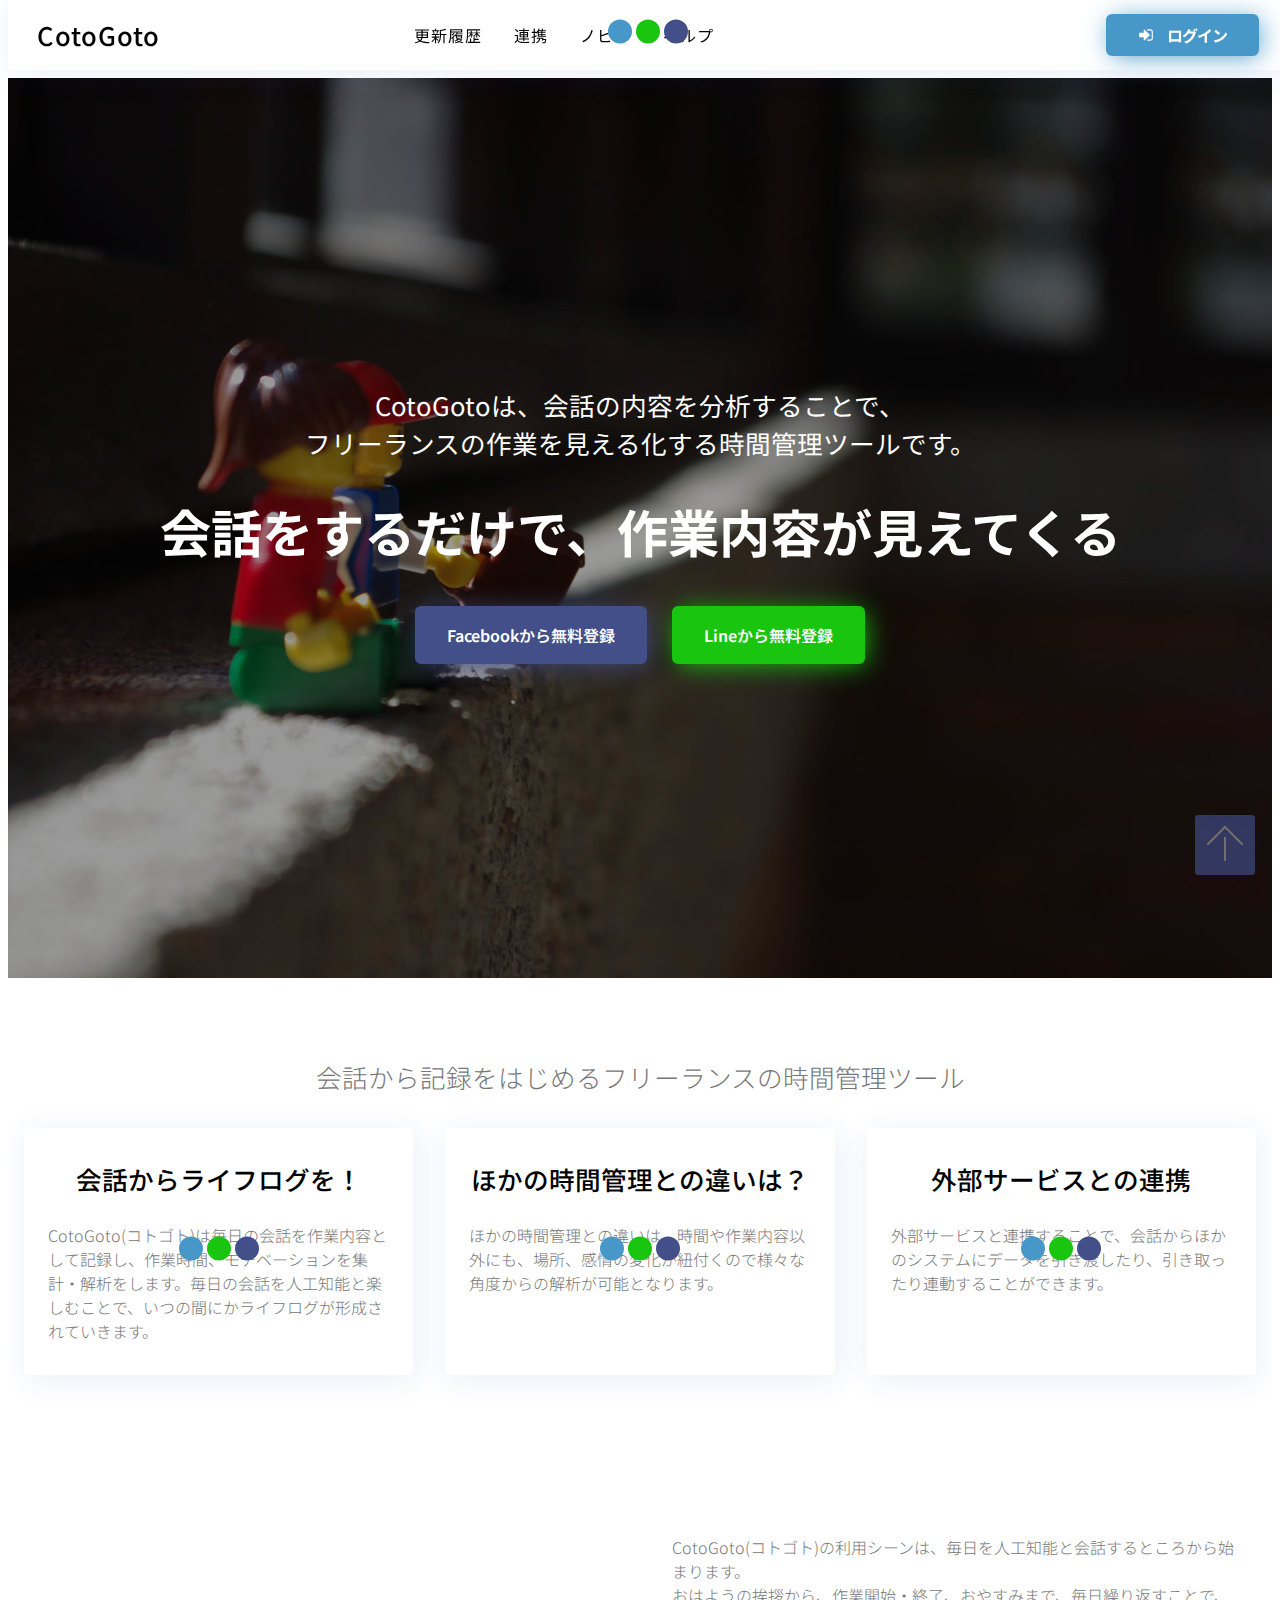
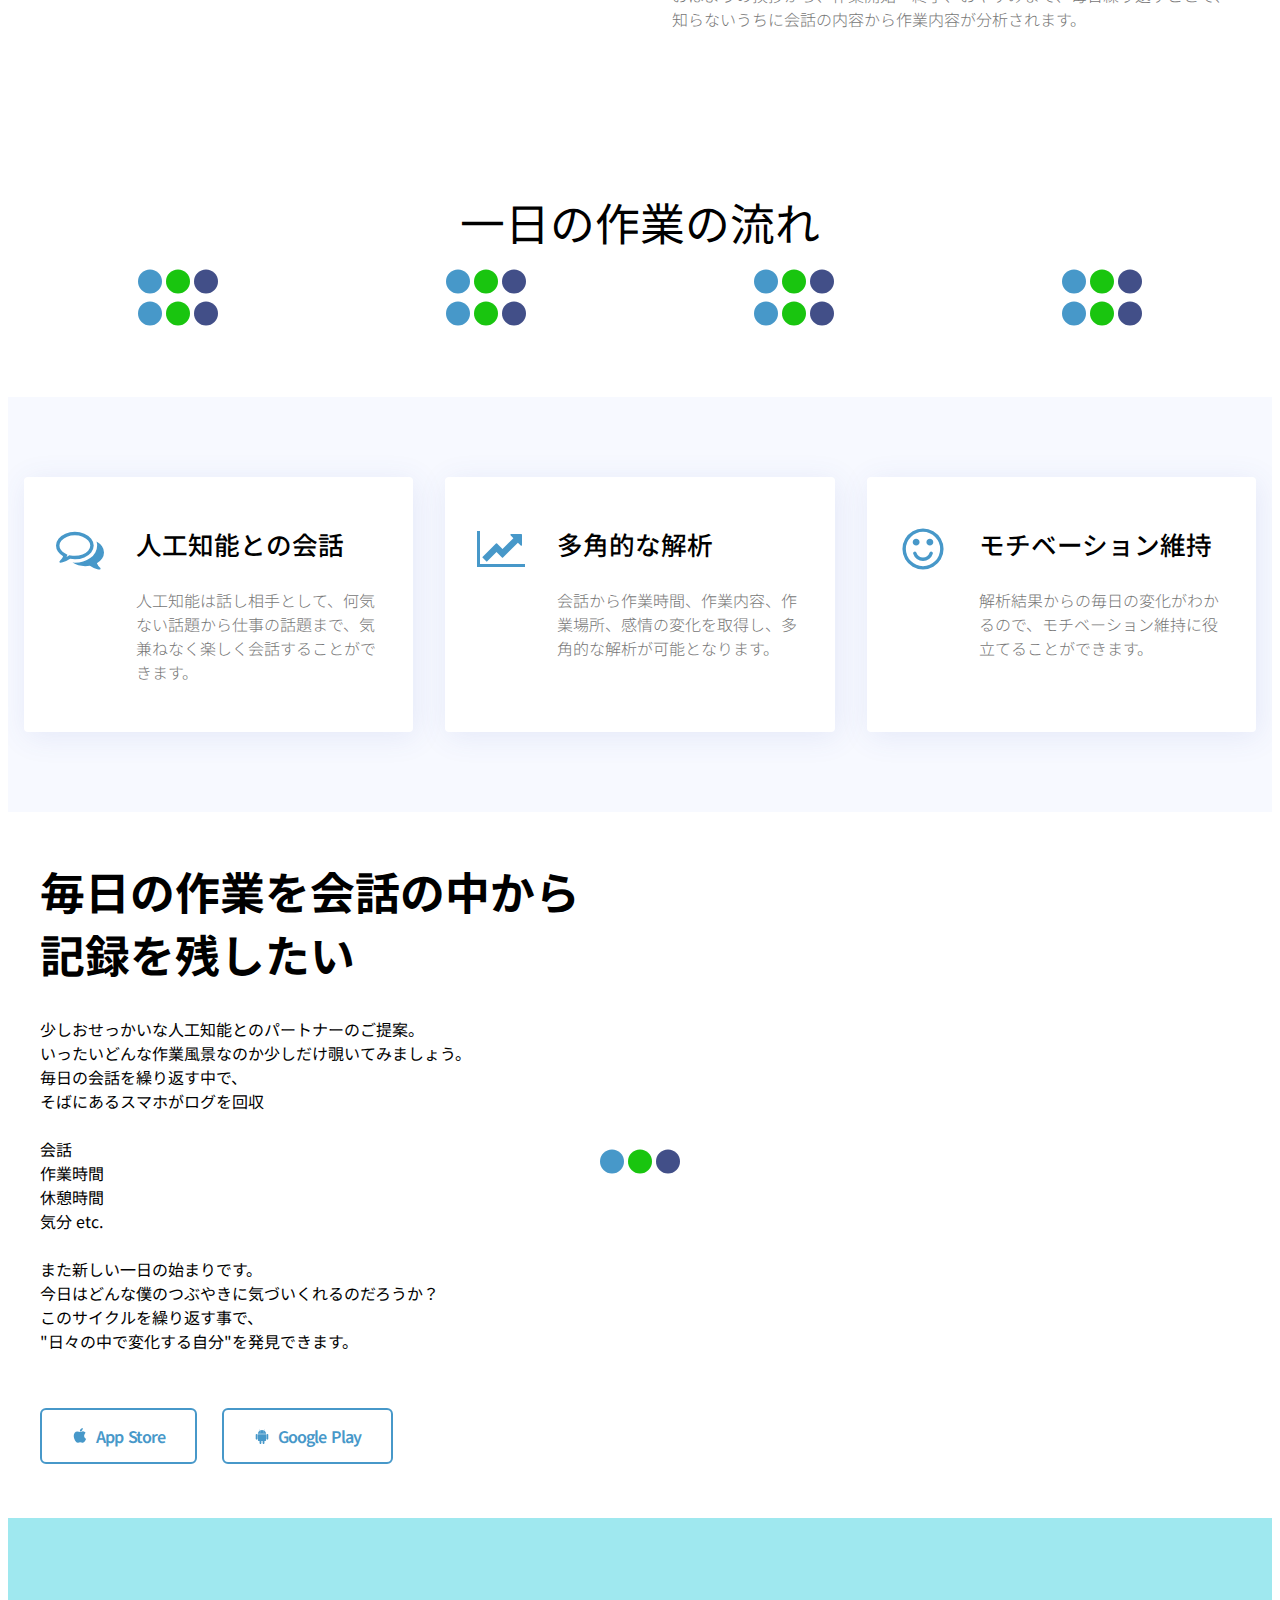
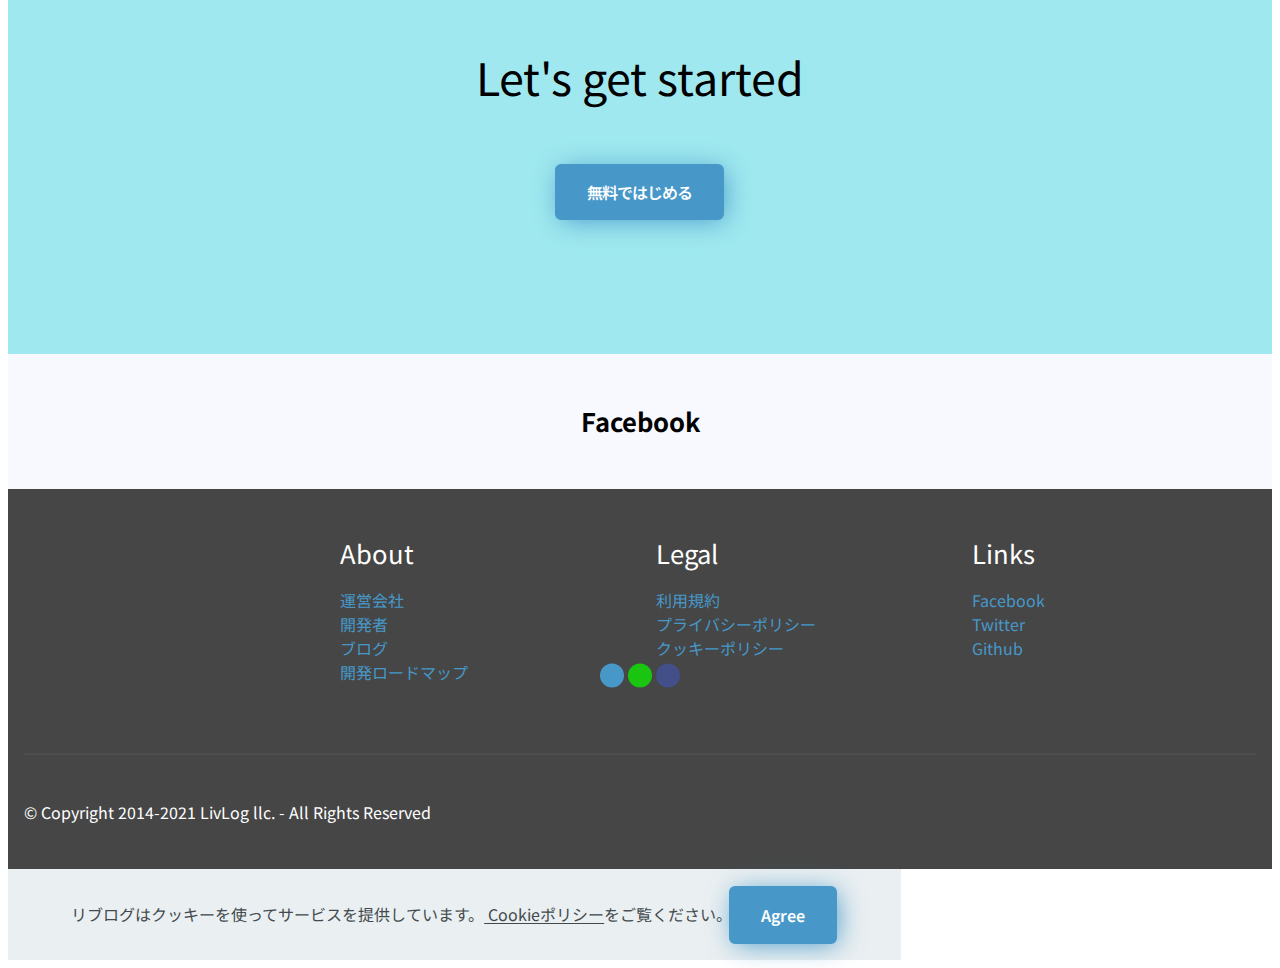
==== commit 2c1bdfe2: "no message" ====
--- a/docs/index.html
+++ b/docs/index.html
@@ -19,7 +19,7 @@
  
  <style amp-custom> 
 .gdpr-block{padding: 10px;font-size: 14px;display: block;width: 100%;text-align: center;}.gdpr-block.covert {display: none;}.textGDPR{position: relative;}.gdpr-block label span.textGDPR input[name='gdpr']{ width: 15px;height: 15px;margin: 0;position: absolute;top: 3px;left: -20px;}.gdpr-block label{color: #a7a7a7;vertical-align: middle;user-select: none;margin-bottom: 0;}div,span,h1,h2,h3,h4,h5,h6,p,blockquote,a,ol,ul,li,figcaption,textarea,input{font:inherit}*{box-sizing:border-box;outline:none}*:focus{outline:none}body{position:relative;font-style:normal;line-height:1.5;color:#000000}section{background-color:#ffffff;background-position:50% 50%;background-repeat:no-repeat;background-size:cover;overflow:hidden;padding:30px 0}section,.container,.container-fluid{position:relative;word-wrap:break-word}h1,h2,h3,h4,h5,h6{margin:0;padding:0}p,li,blockquote{letter-spacing:0px;line-height:1.7}ul,ol,blockquote,p{margin-bottom:0;margin-top:0}a{cursor:pointer}a,a:hover{text-decoration:none}a.mbr-iconfont:hover{text-decoration:none}h1,h2,h3,h4,h5,h6,.display-1,.display-2,.display-4,.display-5,.display-7{word-break:break-word;word-wrap:break-word}b,strong{font-weight:bold}blockquote{padding:10px 0 10px 20px;position:relative;border-left:3px solid}input:-webkit-autofill,input:-webkit-autofill:hover,input:-webkit-autofill:focus,input:-webkit-autofill:active{transition-delay:9999s;transition-property:background-color,color}html,body{height:auto;min-height:100vh}.mbr-section-title{margin:0;padding:0;font-style:normal;line-height:1.2;width:100%}.mbr-section-subtitle{line-height:1.3;width:100%}.mbr-text{font-style:normal;line-height:1.6;width:100%}.mbr-figure{align-self:center}.btn{text-align:center;position:relative;margin:0.4rem 0.8rem;font-weight:600;border-width:2px;letter-spacing:-1px;word-spacing:1.5px;border-style:solid;font-style:normal;white-space:normal;transition:all 0.2s ease-in-out,box-shadow 2s ease-in-out;display:inline-flex;align-items:center;justify-content:center;word-break:break-word;line-height:1.5}.btn-form{padding:1rem 2rem}.btn-form:hover{cursor:pointer}.note-popover .btn:after{display:none}.card-title{margin:0}.card-img{border-radius:0;width:auto;flex-shrink:0}.card-img img{width:100%}.card{position:relative;background-color:transparent;border:none;border-radius:0;width:100%;padding-left:1rem;padding-right:1rem}@media (max-width: 767px){.card:not(.last-child){padding-bottom:2rem}}.card .card-wrapper{height:100%;box-shadow:2.5px 4.33px 30px 0 rgba(64,87,191,0.1);transition:all 0.3s}.card .card-wrapper:hover{box-shadow:2.5px 4.33px 30px 0 rgba(64,87,191,0.2)}@media (max-width: 767px){.card .card-wrapper{flex-direction:column}}.card img{height:100%;-o-object-fit:cover;object-fit:cover;-o-object-position:center;object-position:center}@media (min-width: 992px){.lg-pb{padding-bottom:3rem}}@media (max-width: 991px){.md-pb{padding-bottom:2rem}}.card-inner,.items-list{display:flex;flex-direction:column}.items-list{list-style-type:none;padding:0}.items-list .list-item{padding:1rem 2rem}.card-head{padding:1.5rem 2rem}.card-price-wrap{padding:1rem 2rem;display:flex;flex-direction:column}.card-button{padding:1rem;margin:0}.gallery-img-wrap{position:relative;height:100%}.gallery-img-wrap:hover{cursor:pointer}.gallery-img-wrap:hover span,.gallery-img-wrap:hover .caption-on-hover{opacity:1}.gallery-img-wrap:hover:after{opacity:0.5}.gallery-img-wrap amp-img{height:100%}.gallery-img-wrap:after{content:"";position:absolute;top:0;bottom:0;left:0;right:0;background:#000;opacity:0;transition:opacity 0.3s;pointer-events:none}.gallery-img-wrap span,.gallery-img-wrap .img-caption{position:absolute;z-index:3;pointer-events:none}.gallery-img-wrap span,.gallery-img-wrap .caption-on-hover{opacity:0;transition:opacity 0.3s}.gallery-img-wrap span{left:50%;top:50%;-webkit-transform:translate(-50%,-50%);transform:translate(-50%,-50%);color:#000;background-color:#fff;font-size:1rem;width:2rem;height:2rem;padding:0.5rem;border-radius:50%}.gallery-img-wrap .img-caption{left:0;right:0}.gallery-img-wrap .img-caption.caption-top{top:0}.gallery-img-wrap .img-caption.caption-bottom{bottom:0}.gallery-img-wrap .img-caption:not(.caption-on-hover):after{content:"";position:absolute;top:0;left:0;right:0;height:100%;transition:opacity 0.3s;z-index:-1;pointer-events:none}.is-builder .gallery-img-wrap span{pointer-events:all}.is-builder .gallery-img-wrap .img-caption>*{pointer-events:all}.icons-list a{margin-right:1rem}.icons-list a:last-child{margin-right:0}.counter-container{position:relative}.counter-container ol li{margin-bottom:2rem}.counter-container.stylizedCounters ol{counter-reset:section}.counter-container.stylizedCounters ol li{z-index:3;list-style:none}.counter-container.stylizedCounters ol li:before{z-index:2;position:absolute;left:0px;counter-increment:section;content:counters(section,".") " ";text-align:center;margin:0 10px;line-height:37px;width:40px;height:40px;transition:all 0.2s;color:#232323;font-size:25px;border-radius:50%;font-weight:bold}.timeline-wrap{position:relative}.timeline-wrap .iconBackground{position:absolute;left:50%;width:20px;height:20px;line-height:30px;text-align:center;border-radius:50%;font-size:30px;display:inline-block;background-color:#232323;top:20px;margin-left:-10px}@media (max-width: 768px){.timeline-wrap .iconBackground{left:0}}.separline{position:relative}@media (max-width: 768px){.separline:not(.last-child){padding-bottom:2rem}}.separline:before{position:absolute;content:"";width:2px;background-color:#232323;left:calc(50% - 1px);height:calc(100% - 20px);top:40px}@media (max-width: 768px){.separline:before{left:0}}amp-image-lightbox a.control{position:absolute;width:32px;height:32px;right:48px;top:32px;z-index:1000}amp-image-lightbox a.control .close{position:relative}amp-image-lightbox a.control .close:before,amp-image-lightbox a.control .close:after{position:absolute;left:15px;content:" ";height:33px;width:2px;background-color:#fff}amp-image-lightbox a.control .close:before{-webkit-transform:rotate(45deg);transform:rotate(45deg)}amp-image-lightbox a.control .close:after{-webkit-transform:rotate(-45deg);transform:rotate(-45deg)}.hidden{visibility:hidden}.super-hide{display:none}.inactive{-webkit-user-select:none;-moz-user-select:none;-ms-user-select:none;user-select:none;pointer-events:none;-webkit-user-drag:none;user-drag:none}.popover-content ul.show{min-height:155px}.mbr-white{color:#ffffff}.mbr-black{color:#000000}.mbr-gray{color:#767676}.align-left{text-align:left}.align-left .list-item{justify-content:flex-start}.align-center{text-align:center}.align-center .list-item{justify-content:center}.align-right{text-align:right}.align-right .list-item{justify-content:flex-end}@media (max-width: 767px){.align-left,.align-center,.align-right{text-align:center}.align-left .list-item,.align-center .list-item,.align-right .list-item{justify-content:center}}.mbr-light{font-weight:300}.mbr-regular{font-weight:400}.mbr-semibold{font-weight:500}.mbr-bold{font-weight:700}.mbr-section-btn{margin-left:-0.8rem;margin-right:-0.8rem;font-size:0}nav .mbr-section-btn{margin-left:0rem;margin-right:0rem}.btn .mbr-iconfont,.btn.btn-sm .mbr-iconfont{cursor:pointer;margin-right:0.5rem}.btn.btn-md .mbr-iconfont,.btn.btn-md .mbr-iconfont{margin-right:0.8rem}[type="submit"]{-webkit-appearance:none}.mbr-fullscreen .mbr-overlay{min-height:100vh}.mbr-fullscreen{display:flex;display:-moz-flex;display:-ms-flex;display:-o-flex;align-items:center;-webkit-align-items:center;min-height:100vh;padding-top:3rem;padding-bottom:3rem}.mbr-overlay{bottom:0;left:0;position:absolute;right:0;top:0;z-index:0}.mbr-parallax-bg{bottom:0;left:0;opacity:0.5;position:absolute;right:0;top:0;z-index:0;background-position:50% 50%;background-repeat:no-repeat;background-size:cover}section.menu{min-height:70px}.menu-container{display:flex;justify-content:space-between;align-items:center;min-height:70px}@media (max-width: 991px){.menu-container{max-width:100%;padding:0 2rem}}@media (max-width: 767px){.menu-container{padding:0 1rem}}.navbar{z-index:100;width:100%}.navbar-fixed-top{position:fixed;top:0}.navbar-brand{display:flex;align-items:center;word-break:break-word;z-index:1}.navbar-logo{margin-right:0.8rem}@media (max-width: 767px){.navbar-logo amp-img{max-height:55px;max-width:55px}}.navbar-caption-wrap{display:flex}.navbar .navbar-collapse{display:flex;flex-basis:auto;align-items:center;justify-content:flex-end}@media (max-width: 991px){.navbar .navbar-collapse{display:none;position:absolute;top:0;right:0;min-height:100vh;padding:70px 2rem 1rem;z-index:1}}@media (max-width: 991px){.navbar.opened .navbar-collapse.show,.navbar.opened .navbar-collapse.collapsing{display:block}.is-builder .navbar-collapse{position:fixed}}.navbar-nav{list-style-type:none;display:flex;flex-wrap:wrap;padding-left:0;min-width:10rem}@media (max-width: 991px){.navbar-nav{flex-direction:column}}.navbar-nav .mbr-iconfont{margin-right:0.2rem}.nav-item{word-break:break-all}.nav-link{display:flex;align-items:center;justify-content:center}.nav-link,.navbar-caption{transition:all 0.2s;letter-spacing:1px}.nav-dropdown .dropdown-menu{min-width:10rem;padding-bottom:1.25rem;padding-top:1.25rem;position:absolute;left:0}.nav-dropdown .dropdown-menu .dropdown-item{line-height:2;display:flex;justify-content:center;align-items:center;padding:0.25rem 1.5rem;white-space:nowrap}.nav-dropdown .dropdown-menu .dropdown{position:relative}.dropdown-menu .dropdown:hover>.dropdown-menu{opacity:1;pointer-events:all}.nav-dropdown .dropdown-submenu{top:0;left:100%;margin:0}.nav-item.dropdown{position:relative}.nav-item.dropdown .dropdown-menu{opacity:0;pointer-events:none}.nav-item.dropdown:hover>.dropdown-menu{opacity:1;pointer-events:all}.link.dropdown-toggle:after{content:"";margin-left:0.25rem;border-top:0.35em solid;border-right:0.35em solid transparent;border-left:0.35em solid transparent;border-bottom:0}.navbar .dropdown.open>.dropdown-menu{display:block}@media (max-width: 991px){.is-builder .nav-dropdown .dropdown-menu{position:relative}.nav-dropdown .dropdown-submenu{left:0}.dropdown-item{padding:0.25rem 1.5rem;margin:0;justify-content:center}.dropdown-item:after{right:auto}.navbar.opened .dropdown-menu{top:0}.dropdown-toggle[data-toggle="dropdown-submenu"]:after{content:"";margin-left:0.25rem;border-top:0.35em solid;border-right:0.35em solid transparent;border-left:0.35em solid transparent;border-bottom:0;top:55%}}.navbar-buttons{display:flex;flex-wrap:wrap;align-items:center;justify-content:center}@media (max-width: 991px){.navbar-buttons{flex-direction:column}}.menu-social-list{display:flex;align-items:center;justify-content:center;flex-wrap:wrap}.menu-social-list a{font-size:1.5rem;margin:0 0.5rem}button.navbar-toggler{position:absolute;right:20px;top:25px;width:31px;height:20px;cursor:pointer;transition:all 0.2s;align-self:center}.hamburger span{position:absolute;right:0;width:30px;height:2px;border-right:5px}.hamburger span:nth-child(1){top:0;transition:all 0.2s}.hamburger span:nth-child(2){top:8px;transition:all 0.15s}.hamburger span:nth-child(3){top:8px;transition:all 0.15s}.hamburger span:nth-child(4){top:16px;transition:all 0.2s}nav.opened .navbar-toggler:not(.hide) .hamburger span:nth-child(1){top:8px;width:0;opacity:0;right:50%;transition:all 0.2s}nav.opened .navbar-toggler:not(.hide) .hamburger span:nth-child(2){-webkit-transform:rotate(45deg);transform:rotate(45deg);transition:all 0.25s}nav.opened .navbar-toggler:not(.hide) .hamburger span:nth-child(3){-webkit-transform:rotate(-45deg);transform:rotate(-45deg);transition:all 0.25s}nav.opened .navbar-toggler:not(.hide) .hamburger span:nth-child(4){top:8px;width:0;opacity:0;right:50%;transition:all 0.2s}.ampstart-btn.hamburger{position:absolute;top:25px;right:15px;margin-left:auto;width:30px;height:20px;background:none;border:none;cursor:pointer;z-index:1000}@media (min-width: 992px){.ampstart-btn,amp-sidebar{display:none}.dropdown-menu .dropdown-toggle:after{content:"";border-bottom:0.35em solid transparent;border-left:0.35em solid;border-right:0;border-top:0.35em solid transparent;margin-left:0.3rem;margin-top:-0.3077em;position:absolute;right:1.1538em;top:50%}}.close-sidebar{width:30px;height:30px;position:relative;cursor:pointer;background-color:transparent;border:none}.close-sidebar span{position:absolute;left:0;width:30px;height:2px;border-right:5px}.close-sidebar span:nth-child(1){-webkit-transform:rotate(45deg);transform:rotate(45deg)}.close-sidebar span:nth-child(2){-webkit-transform:rotate(-45deg);transform:rotate(-45deg)}.builder-sidebar{position:relative;min-height:100vh;z-index:1030;padding:1rem 2rem;max-width:20rem}.builder-sidebar .dropdown:hover>.dropdown-menu{position:relative;text-align:center}section.sidebar-open:before{content:"";position:fixed;top:0;bottom:0;right:0;left:0;background-color:rgba(0,0,0,0.2);z-index:1040}.map-placeholder{display:none}.map-placeholder h4{padding-top:5rem;color:#767676;text-align:center}.google-map{position:relative;width:100%}@media (max-width: 992px){.google-map{padding:0;margin:0}}.google-map [data-state-details]{color:#6b6763;font-family:Montserrat;height:1.5em;margin-top:-0.75em;padding-left:1.25rem;padding-right:1.25rem;position:absolute;text-align:center;top:50%;width:100%}.google-map[data-state]{background:#e9e5dc}.google-map[data-state="loading"] [data-state-details]{display:none}div[submit-success]>*{padding:1rem;margin-bottom:1rem}div[submit-error]>*{padding:1rem;margin-bottom:1rem}textarea[type="hidden"]{display:none}amp-img{width:100%}amp-img img{max-height:100%;max-width:100%}img.mbr-temp{width:100%}.rounded{border-radius:50%}.is-builder .nodisplay+img[async],.is-builder .nodisplay+img[decoding="async"],.is-builder amp-img>a+img[async],.is-builder amp-img>a+img[decoding="async"]{display:none}html:not(.is-builder) amp-img>a{position:absolute;top:0;bottom:0;left:0;right:0;z-index:1}.is-builder .temp-amp-sizer{position:absolute}.is-builder amp-youtube .temp-amp-sizer,.is-builder amp-vimeo .temp-amp-sizer{position:static}.is-builder section.horizontal-menu .ampstart-btn{display:none}.is-builder section.horizontal-menu .dropdown-menu{z-index:auto;opacity:1;pointer-events:auto}.is-builder section.horizontal-menu .nav-dropdown .link.dropdown-toggle[aria-expanded="true"]{margin-right:0;padding:0.667em 1em}.mobirise-spinner{position:absolute;top:50%;left:40%;margin-left:10%;-webkit-transform:translate3d(-50%,-50%,0);z-index:4}.mobirise-spinner em{width:24px;height:24px;background:#3ac;border-radius:100%;display:inline-block;-webkit-animation:slide 1s infinite}.mobirise-spinner em:nth-child(1){-webkit-animation-delay:0.1s}.mobirise-spinner em:nth-child(2){-webkit-animation-delay:0.2s}.mobirise-spinner em:nth-child(3){-webkit-animation-delay:0.3s}@-webkit-keyframes slide{0%{-webkit-transform:scale(1)}50%{opacity:0.3;-webkit-transform:scale(2)}100%{-webkit-transform:scale(1)}}@keyframes slide{0%{-webkit-transform:scale(1)}50%{opacity:0.3;-webkit-transform:scale(2)}100%{-webkit-transform:scale(1)}}.mobirise-loader .amp-active>div{display:none}.container{padding-right:1rem;padding-left:1rem;width:100%;margin-right:auto;margin-left:auto}@media (max-width: 767px){.container{max-width:540px}}@media (min-width: 768px){.container{max-width:720px}}@media (min-width: 992px){.container{max-width:960px}}@media (min-width: 1200px){.container{max-width:1340px}}.container-fluid{width:100%;margin-right:auto;margin-left:auto;padding-left:1rem;padding-right:1rem}.media-container-row{display:flex;flex-wrap:wrap}@media (min-width: 992px){.media-container-row{flex-wrap:nowrap}}.form-block{z-index:1;background-color:transparent;padding:3rem;position:relative;overflow:hidden}.form-block .mbr-overlay{z-index:-1}@media (max-width: 992px){.form-block{padding:1rem}}form input,form textarea,form select{width:100%;border:1px solid #e4e4e4;font-weight:300;letter-spacing:-1px;background-color:white;box-sizing:border-box;padding:1.5rem 0 1.5rem 1.5rem;border-radius:6px;box-shadow:2.5px 4.33px 30px 0 rgba(64,87,191,0.1)}form input:focus,form textarea:focus,form select:focus{outline:none}form input[type="checkbox"],form input[type="radio"]{border:none;background:none;box-shadow:none;width:auto}form .field{padding-top:0.5rem;padding-bottom:0.5rem}form textarea.field-input{height:188px}form .fieldset{display:flex;justify-content:center;flex-wrap:wrap;align-items:center}form .btn{margin:0}.mbr-flex{display:flex}.flex-wrap{flex-wrap:wrap}.mbr-jc-s{justify-content:flex-start}.mbr-jc-c{justify-content:center}.mbr-jc-e{justify-content:flex-end}.mbr-row,.mbr-form-row{display:flex;flex-wrap:wrap;margin-right:-1rem;margin-left:-1rem}.mbr-form-row{margin-right:-0.5rem;margin-left:-0.5rem}.mbr-form-row>[class*="mbr-col"]{padding-left:0.5rem;padding-right:0.5rem}.mbr-row-reverse{flex-direction:row-reverse}.mbr-column{flex-direction:column}@media (max-width: 767px){.mbr-col,.mbr-col-auto{padding-right:1rem;padding-left:1rem}.mbr-col-sm-12{flex:0 0 100%;max-width:100%;padding-right:1rem;padding-left:1rem}}@media (min-width: 768px){.mbr-col{flex:1 1 auto;max-width:100%;padding-right:1rem;padding-left:1rem}.mbr-col-auto{flex:0 0 auto;width:auto;padding-right:1rem;padding-left:1rem}.mbr-col-md-3{flex:0 0 25%;max-width:25%;padding-right:1rem;padding-left:1rem}.mbr-col-md-4{flex:0 0 33.333333%;max-width:33.333333%;padding-right:1rem;padding-left:1rem}.mbr-col-md-5{flex:0 0 41.666667%;max-width:41.666667%;padding-right:1rem;padding-left:1rem}.mbr-col-md-6{flex:0 0 50%;max-width:50%;padding-right:1rem;padding-left:1rem}.mbr-col-md-7{flex:0 0 58.333333%;max-width:58.333333%;padding-right:1rem;padding-left:1rem}.mbr-col-md-8{flex:0 0 66.666667%;max-width:66.666667%;padding-left:1rem;padding-right:1rem}.mbr-col-md-10{flex:0 0 83.333333%;max-width:83.333333%;padding-left:1rem;padding-right:1rem}.mbr-col-md-12{flex:0 0 100%;max-width:100%;padding-right:1rem;padding-left:1rem}}@media (min-width: 992px){.mbr-col-lg-2{flex:0 0 16.666667%;max-width:16.666667%;padding-right:1rem;padding-left:1rem}.mbr-col-lg-3{flex:0 0 25%;max-width:25%;padding-right:1rem;padding-left:1rem}.mbr-col-lg-4{flex:0 0 33.33%;max-width:33.33%;padding-right:1rem;padding-left:1rem}.mbr-col-lg-5{flex:0 0 41.666%;max-width:41.666%;padding-right:1rem;padding-left:1rem}.mbr-col-lg-6{flex:0 0 50%;max-width:50%;padding-right:1rem;padding-left:1rem}.mbr-col-lg-7{flex:0 0 58.333333%;max-width:58.333333%;padding-right:1rem;padding-left:1rem}.mbr-col-lg-8{flex:0 0 66.666667%;max-width:66.666667%;padding-left:1rem;padding-right:1rem}.mbr-col-lg-9{flex:0 0 75%;max-width:75%;padding-left:1rem;padding-right:1rem}.mbr-col-lg-10{flex:0 0 83.3333%;max-width:83.3333%;padding-right:1rem;padding-left:1rem}.mbr-col-lg-12{flex:0 0 100%;max-width:100%;padding-right:1rem;padding-left:1rem}}@media (min-width: 1200px){.mbr-col-xl-7{flex:0 0 58.333333%;max-width:58.333333%;padding-right:1rem;padding-left:1rem}.mbr-col-xl-4{flex:0 0 33.333333%;max-width:33.333333%;padding-right:1rem;padding-left:1rem}.mbr-col-xl-8{flex:0 0 66.666667%;max-width:66.666667%;padding-left:1rem;padding-right:1rem}.mbr-col-xl-5{flex:0 0 41.666667%;max-width:41.666667%}}.btn-icon{display:none}.mbr-pt-1{padding-top:0.5rem}.mbr-pt-2{padding-top:1rem}.mbr-pt-3{padding-top:1.5rem}.mbr-pt-4{padding-top:2rem}.mbr-pt-5{padding-top:3rem}.mbr-pb-1{padding-bottom:0.5rem}.mbr-pb-2{padding-bottom:1rem}.mbr-pb-3{padding-bottom:1.5rem}.mbr-pb-4{padding-bottom:2rem}.mbr-pb-5{padding-bottom:3rem}.mbr-px-1{padding-left:0.5rem;padding-right:0.5rem}.mbr-px-2{padding-left:1rem;padding-right:1rem}.mbr-px-3{padding-left:1.5rem;padding-right:1.5rem}.mbr-px-4{padding-left:2rem;padding-right:2rem}@media (max-width: 991px){.mbr-px-4{padding-left:1rem;padding-right:1rem}}.mbr-px-5{padding-left:3rem;padding-right:3rem}@media (max-width: 991px){.mbr-px-5{padding-left:1rem;padding-right:1rem}}.mbr-m-sub-1{margin-left:-1rem;margin-right:-1rem}@media (max-width: 768px){.mbr-m-sub-1{margin-left:0;margin-right:0}}.mbr-py-1{padding-top:0.5rem;padding-bottom:0.5rem}.mbr-py-2{padding-top:1rem;padding-bottom:1rem}@media (max-width: 767px){.mbr-py-2{padding-top:0rem;padding-bottom:0rem}}.mbr-py-3{padding-top:1.5rem;padding-bottom:1.5rem}@media (max-width: 991px){.mbr-py-3{padding-top:1rem;padding-bottom:1rem}}.mbr-py-4{padding-top:2rem;padding-bottom:2rem}@media (max-width: 991px){.mbr-py-4{padding-top:1rem;padding-bottom:1rem}}.mbr-py-5{padding-top:3rem;padding-bottom:3rem}@media (max-width: 991px){.mbr-py-5{padding-top:1rem;padding-bottom:1rem}}.mbr-p-1{padding:0.5rem}.mbr-p-2{padding:1rem}.mbr-p-3{padding:1.5rem}@media (max-width: 991px){.mbr-p-3{padding:1rem}}.mbr-p-4{padding:2rem}@media (max-width: 991px){.mbr-p-4{padding:1rem}}.mbr-p-5{padding:3rem}@media (max-width: 991px){.mbr-p-5{padding:1rem}}.mbr-ml-auto{margin-left:auto}.mbr-mr-auto{margin-right:auto}.mbr-m-auto{margin:auto}amp-img,img{height:100%;width:100%}amp-sidebar{background:transparent}#scrollToTopMarker{position:absolute;width:0px;height:0px;top:300px}#scrollToTopButton{position:fixed;bottom:25px;right:25px;opacity:0.4;z-index:5000;font-size:32px;height:60px;width:60px;border:none;border-radius:3px;cursor:pointer}#scrollToTopButton:focus{outline:none}#scrollToTopButton a:before{content:"";position:absolute;height:40%;top:36%;width:2px;left:calc(50% - 1px)}#scrollToTopButton a:after{content:"";position:absolute;border-top:2px solid;border-right:2px solid;width:40%;height:40%;left:calc(30% - 1px);bottom:30%;-webkit-transform:rotate(-45deg);transform:rotate(-45deg)}.is-builder #scrollToTopButton a:after{left:30%}.is-builder .menu{overflow:visible}input::-webkit-input-placeholder,textarea::-webkit-input-placeholder{color:#d1d1d1}.card-wrapper{border-radius:4px;overflow:hidden;z-index:2}.form-check{margin-bottom:0}.form-check-label{padding-left:0}.form-check-input{position:relative;margin:4px}.form-check-inline{display:inline-flex;align-items:center;padding-left:0;margin-right:.75rem}
-body{font-family: Work Sans;}blockquote{border-color: #4798c9;}div[submit-success] > *{background: #424f88;color: #ffffff;}div[submit-error] > *{background: #b2ccd2;color: #000000;}.display-1{font-family: 'Noto Sans JP',sans-serif;font-size: 3.2rem;line-height: 1.1;}.display-2{font-family: 'Noto Sans JP',sans-serif;font-size: 2.8rem;line-height: 1.4;}.display-4{font-family: 'Noto Sans JP',sans-serif;font-size: 1rem;line-height: 1.4;}.display-5{font-family: 'Noto Sans JP',sans-serif;font-size: 1.6rem;line-height: 1.5;}.display-7{font-family: 'Noto Sans JP',sans-serif;font-size: 1rem;line-height: 1.5;letter-spacing: normal;}.mbr-form input,.mbr-form textarea,.mbr-form select{font-family: 'Noto Sans JP',sans-serif;font-size: 1rem;line-height: 1;}@media (max-width: 768px){.display-1{font-size: 2.56rem;font-size: calc( 1.77rem + (3.2 - 1.77) * ((100vw - 20rem) / (48 - 20)));line-height: calc( 1.4 * (1.77rem + (3.2 - 1.77) * ((100vw - 20rem) / (48 - 20))));}.display-2{font-size: 2.24rem;font-size: calc( 1.63rem + (2.8 - 1.63) * ((100vw - 20rem) / (48 - 20)));line-height: calc( 1.4 * (1.63rem + (2.8 - 1.63) * ((100vw - 20rem) / (48 - 20))));}.display-4{font-size: 0.8rem;font-size: calc( 1rem + (1 - 1) * ((100vw - 20rem) / (48 - 20)));line-height: calc( 1.4 * (1rem + (1 - 1) * ((100vw - 20rem) / (48 - 20))));}.display-5{font-size: 1.28rem;font-size: calc( 1.21rem + (1.6 - 1.21) * ((100vw - 20rem) / (48 - 20)));line-height: calc( 1.4 * (1.21rem + (1.6 - 1.21) * ((100vw - 20rem) / (48 - 20))));}.display-7{font-size: 0.8rem;font-size: calc( 1rem + (1 - 1) * ((100vw - 20rem) / (48 - 20)));line-height: calc( 1.4 * (1rem + (1 - 1) * ((100vw - 20rem) / (48 - 20))));}}.btn{transition: all 0.3s;padding: 15px 30px;border-radius: 6px;}.btn-sm{padding: 15px 30px;border-radius: 6px;}.btn-md{padding: 15px 30px;border-radius: 6px;}.btn-lg{padding: 15px 30px;border-radius: 6px;}.bg-primary{background-color: #4798c9;}.bg-success{background-color: #424f88;}.bg-info{background-color: #5ba533;}.bg-warning{background-color: #465052;}.bg-danger{background-color: #b2ccd2;}.btn-secondary{box-shadow: 3px 3px 27px -3px #19c50f;}.btn-secondary,.btn-secondary:active,.btn-secondary.active{background-color: #19c50f;border-color: #19c50f;color: #ffffff;}.btn-secondary:hover,.btn-secondary:focus,.btn-secondary.focus{background-color: #000000;border-color: #000000;color: #ffffff;}.btn-secondary.disabled,.btn-secondary:disabled{color: #ffffff;background-color: #000000;border-color: #000000;}.btn-secondary:hover{box-shadow: none;}.btn-info{box-shadow: 3px 3px 27px -3px #5ba533;}.btn-info,.btn-info:active,.btn-info.active{background-color: #5ba533;border-color: #5ba533;color: #ffffff;}.btn-info:hover,.btn-info:focus,.btn-info.focus{background-color: #000000;border-color: #000000;color: #ffffff;}.btn-info.disabled,.btn-info:disabled{color: #ffffff;background-color: #000000;border-color: #000000;}.btn-info:hover{box-shadow: none;}.btn-success{box-shadow: 3px 3px 27px -3px #424f88;}.btn-success,.btn-success:active,.btn-success.active{background-color: #424f88;border-color: #424f88;color: #ffffff;}.btn-success:hover,.btn-success:focus,.btn-success.focus{background-color: #000000;border-color: #000000;color: #ffffff;}.btn-success.disabled,.btn-success:disabled{color: #ffffff;background-color: #000000;border-color: #000000;}.btn-success:hover{box-shadow: none;}.btn-warning{box-shadow: 3px 3px 27px -3px #465052;}.btn-warning,.btn-warning:active,.btn-warning.active{background-color: #465052;border-color: #465052;color: #ffffff;}.btn-warning:hover,.btn-warning:focus,.btn-warning.focus{background-color: #000000;border-color: #000000;color: #ffffff;}.btn-warning.disabled,.btn-warning:disabled{color: #ffffff;background-color: #000000;border-color: #000000;}.btn-warning:hover{box-shadow: none;}.btn-danger{box-shadow: 3px 3px 27px -3px #b2ccd2;}.btn-danger,.btn-danger:active,.btn-danger.active{background-color: #b2ccd2;border-color: #b2ccd2;color: #ffffff;}.btn-danger:hover,.btn-danger:focus,.btn-danger.focus{background-color: #000000;border-color: #000000;color: #ffffff;}.btn-danger.disabled,.btn-danger:disabled{color: #ffffff;background-color: #000000;border-color: #000000;}.btn-danger:hover{box-shadow: none;}.btn-primary{box-shadow: 3px 3px 27px -3px #4798c9;}.btn-primary,.btn-primary:active,.btn-primary.active{background-color: #4798c9;border-color: #4798c9;color: #ffffff;}.btn-primary:hover,.btn-primary:focus,.btn-primary.focus{background-color: #000000;border-color: #000000;color: #ffffff;}.btn-primary.disabled,.btn-primary:disabled{color: #ffffff;background-color: #000000;border-color: #000000;}.btn-primary:hover{box-shadow: none;}.btn-black{box-shadow: 3px 3px 27px -3px #010101;}.btn-black,.btn-black:active,.btn-black.active{background-color: #010101;border-color: #010101;color: #ffffff;}.btn-black:hover,.btn-black:focus,.btn-black.focus{background-color: #000000;border-color: #000000;color: #ffffff;}.btn-black.disabled,.btn-black:disabled{color: #ffffff;background-color: #000000;border-color: #000000;}.btn-black:hover{box-shadow: none;}.btn-white,.btn-white:active,.btn-white.active{background-color: #fcfcfc;border-color: #fcfcfc;color: #7d7d7d;}.btn-white:hover,.btn-white:focus,.btn-white.focus{background-color: #000000;border-color: #000000;color: #7d7d7d;}.btn-white.disabled,.btn-white:disabled{color: #7d7d7d;background-color: #000000;border-color: #000000;}.btn-primary-outline,.btn-primary-outline:active,.btn-primary-outline.active{background: none;border-color: #4798c9;color: #4798c9;}.btn-primary-outline:hover,.btn-primary-outline:focus,.btn-primary-outline.focus{color: #ffffff;background-color: #4798c9;border-color: #4798c9;box-shadow: 3px 3px 27px -3px #4798c9;}.btn-primary-outline.disabled,.btn-primary-outline:disabled{color: #ffffff;background-color: #4798c9;border-color: #4798c9;}.btn-secondary-outline,.btn-secondary-outline:active,.btn-secondary-outline.active{background: none;border-color: #19c50f;color: #19c50f;}.btn-secondary-outline:hover,.btn-secondary-outline:focus,.btn-secondary-outline.focus{color: #ffffff;background-color: #19c50f;border-color: #19c50f;box-shadow: 3px 3px 27px -3px #19c50f;}.btn-secondary-outline.disabled,.btn-secondary-outline:disabled{color: #ffffff;background-color: #19c50f;border-color: #19c50f;}.btn-info-outline,.btn-info-outline:active,.btn-info-outline.active{background: none;border-color: #5ba533;color: #5ba533;}.btn-info-outline:hover,.btn-info-outline:focus,.btn-info-outline.focus{color: #ffffff;background-color: #5ba533;border-color: #5ba533;box-shadow: 3px 3px 27px -3px #5ba533;}.btn-info-outline.disabled,.btn-info-outline:disabled{color: #ffffff;background-color: #5ba533;border-color: #5ba533;}.btn-success-outline,.btn-success-outline:active,.btn-success-outline.active{background: none;border-color: #424f88;color: #424f88;}.btn-success-outline:hover,.btn-success-outline:focus,.btn-success-outline.focus{color: #ffffff;background-color: #424f88;border-color: #424f88;box-shadow: 3px 3px 27px -3px #424f88;}.btn-success-outline.disabled,.btn-success-outline:disabled{color: #ffffff;background-color: #424f88;border-color: #424f88;}.btn-warning-outline,.btn-warning-outline:active,.btn-warning-outline.active{background: none;border-color: #465052;color: #465052;}.btn-warning-outline:hover,.btn-warning-outline:focus,.btn-warning-outline.focus{color: #ffffff;background-color: #465052;border-color: #465052;box-shadow: 3px 3px 27px -3px #465052;}.btn-warning-outline.disabled,.btn-warning-outline:disabled{color: #ffffff;background-color: #465052;border-color: #465052;}.btn-danger-outline,.btn-danger-outline:active,.btn-danger-outline.active{background: none;border-color: #b2ccd2;color: #b2ccd2;}.btn-danger-outline:hover,.btn-danger-outline:focus,.btn-danger-outline.focus{color: #ffffff;background-color: #b2ccd2;border-color: #b2ccd2;box-shadow: 3px 3px 27px -3px #b2ccd2;}.btn-danger-outline.disabled,.btn-danger-outline:disabled{color: #ffffff;background-color: #b2ccd2;border-color: #b2ccd2;}.btn-black-outline,.btn-black-outline:active,.btn-black-outline.active{background: none;border-color: #010101;color: #010101;}.btn-black-outline:hover,.btn-black-outline:focus,.btn-black-outline.focus{color: #ffffff;background-color: #010101;border-color: #010101;box-shadow: 3px 3px 27px -3px #010101;}.btn-black-outline.disabled,.btn-black-outline:disabled{color: #ffffff;background-color: #010101;border-color: #010101;}.btn-white-outline,.btn-white-outline:active,.btn-white-outline.active{background: none;border-color: #fcfcfc;color: #fcfcfc;}.btn-white-outline:hover,.btn-white-outline:focus,.btn-white-outline.focus{color: #7d7d7d;background-color: #fcfcfc;border-color: #fcfcfc;box-shadow: 3px 3px 27px -3px #fcfcfc;}.btn-white-outline.disabled,.btn-white-outline:disabled{color: #7d7d7d;background-color: #fcfcfc;border-color: #fcfcfc;}.text-primary{color: #4798c9;}.text-secondary{color: #19c50f;}.text-success{color: #424f88;}.text-info{color: #5ba533;}.text-warning{color: #465052;}.text-danger{color: #b2ccd2;}.text-white{color: #fcfcfc;}.text-black{color: #010101;}a[class*="text-"],.amp-iconfont{transition: 0.2s ease-in-out;}.amp-iconfont{color: #4798c9;}a.text-primary:hover,a.text-primary:focus{color: #1b435c;}a.text-secondary:hover,a.text-secondary:focus{color: #073704;}a.text-success:hover,a.text-success:focus{color: #101321;}a.text-info:hover,a.text-info:focus{color: #1b300f;}a.text-warning:hover,a.text-warning:focus{color: #000000;}a.text-danger:hover,a.text-danger:focus{color: #578994;}a.text-white:hover,a.text-white:focus{color: #e6e6e6;}a.text-black:hover,a.text-black:focus{color: #cccccc;}.alert-success{background-color: #424f88;}.alert-info{background-color: #5ba533;}.alert-warning{background-color: #465052;}.alert-danger{background-color: #b2ccd2;}.mbr-plan-header.bg-primary .mbr-plan-subtitle,.mbr-plan-header.bg-primary .mbr-plan-price-desc{color: #e5f0f7;}.mbr-plan-header.bg-success .mbr-plan-subtitle,.mbr-plan-header.bg-success .mbr-plan-price-desc{color: #8591c4;}.mbr-plan-header.bg-info .mbr-plan-subtitle,.mbr-plan-header.bg-info .mbr-plan-price-desc{color: #9fd880;}.mbr-plan-header.bg-warning .mbr-plan-subtitle,.mbr-plan-header.bg-warning .mbr-plan-price-desc{color: #bac2c4;}.mbr-plan-header.bg-danger .mbr-plan-subtitle,.mbr-plan-header.bg-danger .mbr-plan-price-desc{color: #ffffff;}.mobirise-spinner em:nth-child(1){background: #4798c9;}.mobirise-spinner em:nth-child(2){background: #19c50f;}.mobirise-spinner em:nth-child(3){background: #424f88;}#scrollToTopButton{background-color: #6278df;}#scrollToTopButton a:before{background: #ffffff;}#scrollToTopButton a:after{border-top-color: #ffffff;border-right-color: #ffffff;}.display-1 .mbr-iconfont-btn{font-size: 3.2rem;width: 3.2rem;}.display-2 .mbr-iconfont-btn{font-size: 2.8rem;width: 2.8rem;}.display-4 .mbr-iconfont-btn{font-size: 1rem;width: 1rem;}.display-5 .mbr-iconfont-btn{font-size: 1.6rem;width: 1.6rem;}.display-7 .mbr-iconfont-btn{font-size: 1rem;width: 1rem;}form input:not([type="checkbox"]):not([type="radio"]),form textarea,form select{transition: all 0.3s;}form input:not([type="checkbox"]):not([type="radio"]):focus,form textarea:focus,form select:focus{border-color: #4798c9;box-shadow: 3px 3px 27px -3px #4798c9;}.cid-riSi1GWWmG{background-color: #ffffff;overflow: visible;}.cid-riSi1GWWmG .navbar{background: #ffffff;box-shadow: 2.5px 4.33px 30px 0 rgba(64,87,191,0.1);}.cid-riSi1GWWmG .dropdown-menu{box-shadow: 5px 7px 8px -3px rgba(64,87,191,0.1);}.cid-riSi1GWWmG .dropdown-item{border-bottom: 1px solid #e6e6e6;}.cid-riSi1GWWmG .navbar-brand amp-img{height: 45px;width: 45px;}.cid-riSi1GWWmG .navbar-caption{line-height: inherit;}.cid-riSi1GWWmG .nav-dropdown .dropdown-menu{padding-bottom: 0;padding-top: 0.5rem;}.cid-riSi1GWWmG .nav-dropdown .dropdown-menu .dropdown-item{justify-content: flex-start;padding: 0.5rem 1.5rem;}.cid-riSi1GWWmG .btn{padding: 8px 30px;}.cid-riSi1GWWmG .navbar .navbar-collapse{width: 70%;justify-content: space-between;}@media (max-width: 991px){.cid-riSi1GWWmG .navbar .navbar-collapse{background: #ffffff;}}.cid-riSi1GWWmG .nav-link{margin: 0.667em 1em;padding: 0;}.cid-riSi1GWWmG .dropdown-item.active,.cid-riSi1GWWmG .dropdown-item:active{background-color: transparent;}.cid-riSi1GWWmG .dropdown-menu{background: #ffffff;}.cid-riSi1GWWmG .hamburger span{background-color: #232323;}.cid-riSi1GWWmG .builder-sidebar{background-color: #ffffff;}.cid-riSi1GWWmG .close-sidebar:focus{outline: 2px auto #4798c9;}.cid-riSi1GWWmG .close-sidebar span{background-color: #232323;}.cid-riSi1GWWmG .link:hover,.cid-riSi1GWWmG .dropdown-item:hover{color: #4798c9;}.cid-riSi1GWWmG .amp-iconfont{font-size: 1.5rem;width: 1.5rem;}.cid-riSsfrYv07{background-image: url("assets/images/imgp0095-2000x1328.jpg");}.cid-riSsfrYv07 .mbr-overlay{background: #000000;opacity: 0.4;}.cid-riSsfrYv07 .btn-white:hover{background: #4798c9;border: 2px solid #4798c9;color: white;}.cid-riSuWEFQ9j{padding-top: 5rem;padding-bottom: 5rem;background-color: #ffffff;}@media (max-width: 991px){.cid-riSuWEFQ9j .card-wrapper{flex-wrap: wrap;}}.cid-riSuWEFQ9j .btn-primary-outline{border: none;font-weight: 400;border-bottom: 2px solid #4798c9;border-radius: 0px;padding: 0;opacity: 0.6;}.cid-riSuWEFQ9j .btn-primary-outline:hover,.cid-riSuWEFQ9j .btn-primary-outline:focus{border: none;color: #4798c9;background: transparent;border-bottom: 2px solid #4798c9;border-radius: 0px;box-shadow: none;}.cid-riSuWEFQ9j .card-box{width: 100%;padding: 2rem 1.5rem;}@media (max-width: 767px){.cid-riSuWEFQ9j .card-box{padding: 2rem 1rem;}}.cid-riSuWEFQ9j .card-text,.cid-riSuWEFQ9j .card-btn,.cid-riSuWEFQ9j .card-img{text-align: left;}.cid-riSHD1nYVU{padding-top: 5rem;padding-bottom: 5rem;background-color: #ffffff;}@media (max-width: 992px){.cid-riSHD1nYVU .mbr-row > *{padding: 0;}}.cid-riSHD1nYVU .title-block{margin: auto;width: 100%;}@media (max-width: 992px){.cid-riSHD1nYVU .title-wrap{margin-bottom: 2rem;}}.cid-riSmZbbamm{padding-top: 5rem;padding-bottom: 5rem;background-color: #ffffff;}.cid-riSmZbbamm amp-img,.cid-riSmZbbamm img{height: auto;width: 100%;object-fit: contain;}.cid-riSmZbbamm .gallery-row{padding-left: 0;padding-right: 0;}@media (max-width: 992px){.cid-riSmZbbamm .gallery-row{justify-content: center;}}@media (max-width: 768px){.cid-riSmZbbamm .gallery-row,.cid-riSmZbbamm .gallery-item{padding-left: 0rem;padding-right: 0rem;}}.cid-riSmZbbamm .gallery-item:nth-last-child(1),.cid-riSmZbbamm .gallery-row:nth-last-child(1){padding-bottom: 0;}.cid-riSmZbbamm .gallery-img-wrap:hover:after{opacity: 0.7;}.cid-riSmZbbamm .gallery-img-wrap:after{background: #6278df;}@media (max-width: 767px){.cid-riSmZbbamm a.control{right: 20px;}}.cid-riT5dzN6Vz{padding-top: 5rem;padding-bottom: 5rem;background-color: #f7f9ff;}.cid-riT5dzN6Vz .card-wrapper{padding: 3rem 2rem;background: #ffffff;}@media (max-width: 991px){.cid-riT5dzN6Vz .card-wrapper{flex-wrap: wrap;}}.cid-riT5dzN6Vz .card-img{padding-right: 2rem;}.cid-riT5dzN6Vz .card-img .amp-iconfont{color: #4798c9;transition: color 0.2s;}@media (min-width: 768px){.cid-riT5dzN6Vz .card-img .amp-iconfont{font-size: 3rem;width: 3rem;}}@media (max-width: 767px){.cid-riT5dzN6Vz .card-img .amp-iconfont{font-size: 2.5rem;width: 2.5rem;}}@media (max-width: 767px){.cid-riT5dzN6Vz .card-wrapper{padding: 2rem 1rem;}}.cid-rQtslIdM0N{padding-top: 3rem;padding-bottom: 3rem;align-items: center;display: flex;background-color: #ffffff;}@media (max-width: 992px){.cid-rQtslIdM0N .mbr-row .image-wrap{padding-bottom: 2rem;}}@media (max-width: 992px){.cid-rQtslIdM0N .mbr-row > *{padding: 0;}}.cid-rQtslIdM0N .title-block{margin: auto;width: 100%;}@media (max-width: 992px){.cid-rQtslIdM0N .title-wrap{margin-bottom: 2rem;}}.cid-rQtslIdM0N .mbr-section-btn,.cid-rQtslIdM0N .mbr-text{text-align: left;}.cid-rQtslIdM0N .mbr-section-subtitle,.cid-rQtslIdM0N .mbr-section-btn{text-align: left;}.cid-rSVLxkHJb3{padding-top: 8rem;padding-bottom: 8rem;background-color: #9fe8ef;}.cid-rQtmLHB1Ex{padding-top: 3rem;padding-bottom: 3rem;background-color: #f7f9ff;}.cid-rQtmLHB1Ex .facebook-page-wrapper{margin: auto;max-width: 500px;}@media (max-width: 499){.cid-rQtmLHB1Ex .facebook-page-wrapper{width: 100%;}}.cid-riSlDxTUFD{padding-top: 2rem;padding-bottom: 2rem;background-color: #e4e4e4;}.cid-riSlDxTUFD .link-items .fLink{width: auto;line-height: 2;}.cid-riSlDxTUFD .mbr-row{margin: 0;}.cid-riSlDxTUFD .mbr-row:nth-child(1){margin-bottom: 1rem;}
+body{font-family: Work Sans;}blockquote{border-color: #4798c9;}div[submit-success] > *{background: #424f88;color: #ffffff;}div[submit-error] > *{background: #b2ccd2;color: #000000;}.display-1{font-family: 'Noto Sans JP',sans-serif;font-size: 3.2rem;line-height: 1.1;}.display-2{font-family: 'Noto Sans JP',sans-serif;font-size: 2.8rem;line-height: 1.4;}.display-4{font-family: 'Noto Sans JP',sans-serif;font-size: 1rem;line-height: 1.4;}.display-5{font-family: 'Noto Sans JP',sans-serif;font-size: 1.6rem;line-height: 1.5;}.display-7{font-family: 'Noto Sans JP',sans-serif;font-size: 1rem;line-height: 1.5;letter-spacing: normal;}.mbr-form input,.mbr-form textarea,.mbr-form select{font-family: 'Noto Sans JP',sans-serif;font-size: 1rem;line-height: 1;}@media (max-width: 768px){.display-1{font-size: 2.56rem;font-size: calc( 1.77rem + (3.2 - 1.77) * ((100vw - 20rem) / (48 - 20)));line-height: calc( 1.4 * (1.77rem + (3.2 - 1.77) * ((100vw - 20rem) / (48 - 20))));}.display-2{font-size: 2.24rem;font-size: calc( 1.63rem + (2.8 - 1.63) * ((100vw - 20rem) / (48 - 20)));line-height: calc( 1.4 * (1.63rem + (2.8 - 1.63) * ((100vw - 20rem) / (48 - 20))));}.display-4{font-size: 0.8rem;font-size: calc( 1rem + (1 - 1) * ((100vw - 20rem) / (48 - 20)));line-height: calc( 1.4 * (1rem + (1 - 1) * ((100vw - 20rem) / (48 - 20))));}.display-5{font-size: 1.28rem;font-size: calc( 1.21rem + (1.6 - 1.21) * ((100vw - 20rem) / (48 - 20)));line-height: calc( 1.4 * (1.21rem + (1.6 - 1.21) * ((100vw - 20rem) / (48 - 20))));}.display-7{font-size: 0.8rem;font-size: calc( 1rem + (1 - 1) * ((100vw - 20rem) / (48 - 20)));line-height: calc( 1.4 * (1rem + (1 - 1) * ((100vw - 20rem) / (48 - 20))));}}.btn{transition: all 0.3s;padding: 15px 30px;border-radius: 6px;}.btn-sm{padding: 15px 30px;border-radius: 6px;}.btn-md{padding: 15px 30px;border-radius: 6px;}.btn-lg{padding: 15px 30px;border-radius: 6px;}.bg-primary{background-color: #4798c9;}.bg-success{background-color: #424f88;}.bg-info{background-color: #5ba533;}.bg-warning{background-color: #465052;}.bg-danger{background-color: #b2ccd2;}.btn-secondary{box-shadow: 3px 3px 27px -3px #19c50f;}.btn-secondary,.btn-secondary:active,.btn-secondary.active{background-color: #19c50f;border-color: #19c50f;color: #ffffff;}.btn-secondary:hover,.btn-secondary:focus,.btn-secondary.focus{background-color: #000000;border-color: #000000;color: #ffffff;}.btn-secondary.disabled,.btn-secondary:disabled{color: #ffffff;background-color: #000000;border-color: #000000;}.btn-secondary:hover{box-shadow: none;}.btn-info{box-shadow: 3px 3px 27px -3px #5ba533;}.btn-info,.btn-info:active,.btn-info.active{background-color: #5ba533;border-color: #5ba533;color: #ffffff;}.btn-info:hover,.btn-info:focus,.btn-info.focus{background-color: #000000;border-color: #000000;color: #ffffff;}.btn-info.disabled,.btn-info:disabled{color: #ffffff;background-color: #000000;border-color: #000000;}.btn-info:hover{box-shadow: none;}.btn-success{box-shadow: 3px 3px 27px -3px #424f88;}.btn-success,.btn-success:active,.btn-success.active{background-color: #424f88;border-color: #424f88;color: #ffffff;}.btn-success:hover,.btn-success:focus,.btn-success.focus{background-color: #000000;border-color: #000000;color: #ffffff;}.btn-success.disabled,.btn-success:disabled{color: #ffffff;background-color: #000000;border-color: #000000;}.btn-success:hover{box-shadow: none;}.btn-warning{box-shadow: 3px 3px 27px -3px #465052;}.btn-warning,.btn-warning:active,.btn-warning.active{background-color: #465052;border-color: #465052;color: #ffffff;}.btn-warning:hover,.btn-warning:focus,.btn-warning.focus{background-color: #000000;border-color: #000000;color: #ffffff;}.btn-warning.disabled,.btn-warning:disabled{color: #ffffff;background-color: #000000;border-color: #000000;}.btn-warning:hover{box-shadow: none;}.btn-danger{box-shadow: 3px 3px 27px -3px #b2ccd2;}.btn-danger,.btn-danger:active,.btn-danger.active{background-color: #b2ccd2;border-color: #b2ccd2;color: #ffffff;}.btn-danger:hover,.btn-danger:focus,.btn-danger.focus{background-color: #000000;border-color: #000000;color: #ffffff;}.btn-danger.disabled,.btn-danger:disabled{color: #ffffff;background-color: #000000;border-color: #000000;}.btn-danger:hover{box-shadow: none;}.btn-primary{box-shadow: 3px 3px 27px -3px #4798c9;}.btn-primary,.btn-primary:active,.btn-primary.active{background-color: #4798c9;border-color: #4798c9;color: #ffffff;}.btn-primary:hover,.btn-primary:focus,.btn-primary.focus{background-color: #000000;border-color: #000000;color: #ffffff;}.btn-primary.disabled,.btn-primary:disabled{color: #ffffff;background-color: #000000;border-color: #000000;}.btn-primary:hover{box-shadow: none;}.btn-black{box-shadow: 3px 3px 27px -3px #010101;}.btn-black,.btn-black:active,.btn-black.active{background-color: #010101;border-color: #010101;color: #ffffff;}.btn-black:hover,.btn-black:focus,.btn-black.focus{background-color: #000000;border-color: #000000;color: #ffffff;}.btn-black.disabled,.btn-black:disabled{color: #ffffff;background-color: #000000;border-color: #000000;}.btn-black:hover{box-shadow: none;}.btn-white,.btn-white:active,.btn-white.active{background-color: #fcfcfc;border-color: #fcfcfc;color: #7d7d7d;}.btn-white:hover,.btn-white:focus,.btn-white.focus{background-color: #000000;border-color: #000000;color: #7d7d7d;}.btn-white.disabled,.btn-white:disabled{color: #7d7d7d;background-color: #000000;border-color: #000000;}.btn-primary-outline,.btn-primary-outline:active,.btn-primary-outline.active{background: none;border-color: #4798c9;color: #4798c9;}.btn-primary-outline:hover,.btn-primary-outline:focus,.btn-primary-outline.focus{color: #ffffff;background-color: #4798c9;border-color: #4798c9;box-shadow: 3px 3px 27px -3px #4798c9;}.btn-primary-outline.disabled,.btn-primary-outline:disabled{color: #ffffff;background-color: #4798c9;border-color: #4798c9;}.btn-secondary-outline,.btn-secondary-outline:active,.btn-secondary-outline.active{background: none;border-color: #19c50f;color: #19c50f;}.btn-secondary-outline:hover,.btn-secondary-outline:focus,.btn-secondary-outline.focus{color: #ffffff;background-color: #19c50f;border-color: #19c50f;box-shadow: 3px 3px 27px -3px #19c50f;}.btn-secondary-outline.disabled,.btn-secondary-outline:disabled{color: #ffffff;background-color: #19c50f;border-color: #19c50f;}.btn-info-outline,.btn-info-outline:active,.btn-info-outline.active{background: none;border-color: #5ba533;color: #5ba533;}.btn-info-outline:hover,.btn-info-outline:focus,.btn-info-outline.focus{color: #ffffff;background-color: #5ba533;border-color: #5ba533;box-shadow: 3px 3px 27px -3px #5ba533;}.btn-info-outline.disabled,.btn-info-outline:disabled{color: #ffffff;background-color: #5ba533;border-color: #5ba533;}.btn-success-outline,.btn-success-outline:active,.btn-success-outline.active{background: none;border-color: #424f88;color: #424f88;}.btn-success-outline:hover,.btn-success-outline:focus,.btn-success-outline.focus{color: #ffffff;background-color: #424f88;border-color: #424f88;box-shadow: 3px 3px 27px -3px #424f88;}.btn-success-outline.disabled,.btn-success-outline:disabled{color: #ffffff;background-color: #424f88;border-color: #424f88;}.btn-warning-outline,.btn-warning-outline:active,.btn-warning-outline.active{background: none;border-color: #465052;color: #465052;}.btn-warning-outline:hover,.btn-warning-outline:focus,.btn-warning-outline.focus{color: #ffffff;background-color: #465052;border-color: #465052;box-shadow: 3px 3px 27px -3px #465052;}.btn-warning-outline.disabled,.btn-warning-outline:disabled{color: #ffffff;background-color: #465052;border-color: #465052;}.btn-danger-outline,.btn-danger-outline:active,.btn-danger-outline.active{background: none;border-color: #b2ccd2;color: #b2ccd2;}.btn-danger-outline:hover,.btn-danger-outline:focus,.btn-danger-outline.focus{color: #ffffff;background-color: #b2ccd2;border-color: #b2ccd2;box-shadow: 3px 3px 27px -3px #b2ccd2;}.btn-danger-outline.disabled,.btn-danger-outline:disabled{color: #ffffff;background-color: #b2ccd2;border-color: #b2ccd2;}.btn-black-outline,.btn-black-outline:active,.btn-black-outline.active{background: none;border-color: #010101;color: #010101;}.btn-black-outline:hover,.btn-black-outline:focus,.btn-black-outline.focus{color: #ffffff;background-color: #010101;border-color: #010101;box-shadow: 3px 3px 27px -3px #010101;}.btn-black-outline.disabled,.btn-black-outline:disabled{color: #ffffff;background-color: #010101;border-color: #010101;}.btn-white-outline,.btn-white-outline:active,.btn-white-outline.active{background: none;border-color: #fcfcfc;color: #fcfcfc;}.btn-white-outline:hover,.btn-white-outline:focus,.btn-white-outline.focus{color: #7d7d7d;background-color: #fcfcfc;border-color: #fcfcfc;box-shadow: 3px 3px 27px -3px #fcfcfc;}.btn-white-outline.disabled,.btn-white-outline:disabled{color: #7d7d7d;background-color: #fcfcfc;border-color: #fcfcfc;}.text-primary{color: #4798c9;}.text-secondary{color: #19c50f;}.text-success{color: #424f88;}.text-info{color: #5ba533;}.text-warning{color: #465052;}.text-danger{color: #b2ccd2;}.text-white{color: #fcfcfc;}.text-black{color: #010101;}a[class*="text-"],.amp-iconfont{transition: 0.2s ease-in-out;}.amp-iconfont{color: #4798c9;}a.text-primary:hover,a.text-primary:focus{color: #1b435c;}a.text-secondary:hover,a.text-secondary:focus{color: #073704;}a.text-success:hover,a.text-success:focus{color: #101321;}a.text-info:hover,a.text-info:focus{color: #1b300f;}a.text-warning:hover,a.text-warning:focus{color: #000000;}a.text-danger:hover,a.text-danger:focus{color: #578994;}a.text-white:hover,a.text-white:focus{color: #e6e6e6;}a.text-black:hover,a.text-black:focus{color: #cccccc;}.alert-success{background-color: #424f88;}.alert-info{background-color: #5ba533;}.alert-warning{background-color: #465052;}.alert-danger{background-color: #b2ccd2;}.mbr-plan-header.bg-primary .mbr-plan-subtitle,.mbr-plan-header.bg-primary .mbr-plan-price-desc{color: #e5f0f7;}.mbr-plan-header.bg-success .mbr-plan-subtitle,.mbr-plan-header.bg-success .mbr-plan-price-desc{color: #8591c4;}.mbr-plan-header.bg-info .mbr-plan-subtitle,.mbr-plan-header.bg-info .mbr-plan-price-desc{color: #9fd880;}.mbr-plan-header.bg-warning .mbr-plan-subtitle,.mbr-plan-header.bg-warning .mbr-plan-price-desc{color: #bac2c4;}.mbr-plan-header.bg-danger .mbr-plan-subtitle,.mbr-plan-header.bg-danger .mbr-plan-price-desc{color: #ffffff;}.mobirise-spinner em:nth-child(1){background: #4798c9;}.mobirise-spinner em:nth-child(2){background: #19c50f;}.mobirise-spinner em:nth-child(3){background: #424f88;}#scrollToTopButton{background-color: #6278df;}#scrollToTopButton a:before{background: #ffffff;}#scrollToTopButton a:after{border-top-color: #ffffff;border-right-color: #ffffff;}.display-1 .mbr-iconfont-btn{font-size: 3.2rem;width: 3.2rem;}.display-2 .mbr-iconfont-btn{font-size: 2.8rem;width: 2.8rem;}.display-4 .mbr-iconfont-btn{font-size: 1rem;width: 1rem;}.display-5 .mbr-iconfont-btn{font-size: 1.6rem;width: 1.6rem;}.display-7 .mbr-iconfont-btn{font-size: 1rem;width: 1rem;}form input:not([type="checkbox"]):not([type="radio"]),form textarea,form select{transition: all 0.3s;}form input:not([type="checkbox"]):not([type="radio"]):focus,form textarea:focus,form select:focus{border-color: #4798c9;box-shadow: 3px 3px 27px -3px #4798c9;}.cid-riSi1GWWmG{background-color: #ffffff;overflow: visible;}.cid-riSi1GWWmG .navbar{background: #ffffff;box-shadow: 2.5px 4.33px 30px 0 rgba(64,87,191,0.1);}.cid-riSi1GWWmG .dropdown-menu{box-shadow: 5px 7px 8px -3px rgba(64,87,191,0.1);}.cid-riSi1GWWmG .dropdown-item{border-bottom: 1px solid #e6e6e6;}.cid-riSi1GWWmG .navbar-brand amp-img{height: 45px;width: 45px;}.cid-riSi1GWWmG .navbar-caption{line-height: inherit;}.cid-riSi1GWWmG .nav-dropdown .dropdown-menu{padding-bottom: 0;padding-top: 0.5rem;}.cid-riSi1GWWmG .nav-dropdown .dropdown-menu .dropdown-item{justify-content: flex-start;padding: 0.5rem 1.5rem;}.cid-riSi1GWWmG .btn{padding: 8px 30px;}.cid-riSi1GWWmG .navbar .navbar-collapse{width: 70%;justify-content: space-between;}@media (max-width: 991px){.cid-riSi1GWWmG .navbar .navbar-collapse{background: #ffffff;}}.cid-riSi1GWWmG .nav-link{margin: 0.667em 1em;padding: 0;}.cid-riSi1GWWmG .dropdown-item.active,.cid-riSi1GWWmG .dropdown-item:active{background-color: transparent;}.cid-riSi1GWWmG .dropdown-menu{background: #ffffff;}.cid-riSi1GWWmG .hamburger span{background-color: #232323;}.cid-riSi1GWWmG .builder-sidebar{background-color: #ffffff;}.cid-riSi1GWWmG .close-sidebar:focus{outline: 2px auto #4798c9;}.cid-riSi1GWWmG .close-sidebar span{background-color: #232323;}.cid-riSi1GWWmG .link:hover,.cid-riSi1GWWmG .dropdown-item:hover{color: #4798c9;}.cid-riSi1GWWmG .amp-iconfont{font-size: 1.5rem;width: 1.5rem;}.cid-riSsfrYv07{background-image: url("assets/images/imgp0095-2000x1328.jpg");}.cid-riSsfrYv07 .mbr-overlay{background: #000000;opacity: 0.4;}.cid-riSsfrYv07 .btn-white:hover{background: #4798c9;border: 2px solid #4798c9;color: white;}.cid-riSuWEFQ9j{padding-top: 5rem;padding-bottom: 5rem;background-color: #ffffff;}@media (max-width: 991px){.cid-riSuWEFQ9j .card-wrapper{flex-wrap: wrap;}}.cid-riSuWEFQ9j .btn-primary-outline{border: none;font-weight: 400;border-bottom: 2px solid #4798c9;border-radius: 0px;padding: 0;opacity: 0.6;}.cid-riSuWEFQ9j .btn-primary-outline:hover,.cid-riSuWEFQ9j .btn-primary-outline:focus{border: none;color: #4798c9;background: transparent;border-bottom: 2px solid #4798c9;border-radius: 0px;box-shadow: none;}.cid-riSuWEFQ9j .card-box{width: 100%;padding: 2rem 1.5rem;}@media (max-width: 767px){.cid-riSuWEFQ9j .card-box{padding: 2rem 1rem;}}.cid-riSuWEFQ9j .card-text,.cid-riSuWEFQ9j .card-btn,.cid-riSuWEFQ9j .card-img{text-align: left;}.cid-riSHD1nYVU{padding-top: 5rem;padding-bottom: 5rem;background-color: #ffffff;}@media (max-width: 992px){.cid-riSHD1nYVU .mbr-row > *{padding: 0;}}.cid-riSHD1nYVU .title-block{margin: auto;width: 100%;}@media (max-width: 992px){.cid-riSHD1nYVU .title-wrap{margin-bottom: 2rem;}}.cid-riSmZbbamm{padding-top: 5rem;padding-bottom: 5rem;background-color: #ffffff;}.cid-riSmZbbamm amp-img,.cid-riSmZbbamm img{height: auto;width: 100%;object-fit: contain;}.cid-riSmZbbamm .gallery-row{padding-left: 0;padding-right: 0;}@media (max-width: 992px){.cid-riSmZbbamm .gallery-row{justify-content: center;}}@media (max-width: 768px){.cid-riSmZbbamm .gallery-row,.cid-riSmZbbamm .gallery-item{padding-left: 0rem;padding-right: 0rem;}}.cid-riSmZbbamm .gallery-item:nth-last-child(1),.cid-riSmZbbamm .gallery-row:nth-last-child(1){padding-bottom: 0;}.cid-riSmZbbamm .gallery-img-wrap:hover:after{opacity: 0.7;}.cid-riSmZbbamm .gallery-img-wrap:after{background: #6278df;}@media (max-width: 767px){.cid-riSmZbbamm a.control{right: 20px;}}.cid-riT5dzN6Vz{padding-top: 5rem;padding-bottom: 5rem;background-color: #f7f9ff;}.cid-riT5dzN6Vz .card-wrapper{padding: 3rem 2rem;background: #ffffff;}@media (max-width: 991px){.cid-riT5dzN6Vz .card-wrapper{flex-wrap: wrap;}}.cid-riT5dzN6Vz .card-img{padding-right: 2rem;}.cid-riT5dzN6Vz .card-img .amp-iconfont{color: #4798c9;transition: color 0.2s;}@media (min-width: 768px){.cid-riT5dzN6Vz .card-img .amp-iconfont{font-size: 3rem;width: 3rem;}}@media (max-width: 767px){.cid-riT5dzN6Vz .card-img .amp-iconfont{font-size: 2.5rem;width: 2.5rem;}}@media (max-width: 767px){.cid-riT5dzN6Vz .card-wrapper{padding: 2rem 1rem;}}.cid-rQtslIdM0N{padding-top: 3rem;padding-bottom: 3rem;align-items: center;display: flex;background-color: #ffffff;}@media (max-width: 992px){.cid-rQtslIdM0N .mbr-row .image-wrap{padding-bottom: 2rem;}}@media (max-width: 992px){.cid-rQtslIdM0N .mbr-row > *{padding: 0;}}.cid-rQtslIdM0N .title-block{margin: auto;width: 100%;}@media (max-width: 992px){.cid-rQtslIdM0N .title-wrap{margin-bottom: 2rem;}}.cid-rQtslIdM0N .mbr-section-btn,.cid-rQtslIdM0N .mbr-text{text-align: left;}.cid-rQtslIdM0N .mbr-section-subtitle,.cid-rQtslIdM0N .mbr-section-btn{text-align: left;}.cid-rSVLxkHJb3{padding-top: 8rem;padding-bottom: 8rem;background-color: #9fe8ef;}.cid-rQtmLHB1Ex{padding-top: 3rem;padding-bottom: 3rem;background-color: #f7f9ff;}.cid-rQtmLHB1Ex .facebook-page-wrapper{margin: auto;max-width: 500px;}@media (max-width: 499){.cid-rQtmLHB1Ex .facebook-page-wrapper{width: 100%;}}.cid-ssqJGdAZcR{padding-top: 45px;padding-bottom: 45px;background-color: #464646;}.cid-ssqJGdAZcR amp-img{text-align: center;width: 58%;}.cid-ssqJGdAZcR .group-title{padding-bottom: 0;margin-bottom: 1rem;padding-top: 0;color: #ffffff;}.cid-ssqJGdAZcR .image-block{display: flex;-webkit-align-items: center;align-items: center;}.cid-ssqJGdAZcR .item{margin: 0;padding-bottom: 0;padding-top: 0;color: #ffffff;}.cid-ssqJGdAZcR hr{margin: 45px 0 0 0;border-color: #fff;opacity: .05;}.cid-ssqJGdAZcR .mbr-text{padding: 0;padding-top: 45px;margin: 0;}@media (max-width: 767px){.cid-ssqJGdAZcR .items-col{text-align: center;margin: 2rem 0;}.cid-ssqJGdAZcR amp-img{text-align: center;width: 100%;height: 100%;}}.cid-ssqJGdAZcR .item,.cid-ssqJGdAZcR .items{text-align: left;}
 [class*="-iconfont"]{display: inline-flex;}</style>
  
   <script async  src="https://cdn.ampproject.org/v0.js"></script>
@@ -554,20 +554,67 @@
 
 </section>
 
-<section class="footer2 cid-riSlDxTUFD" id="footer2-5">
-    
-    
-    <div class="footer-container container">
-        <div class="mbr-row link-items mbr-jc-c mbr-fonts-style display-7">
-            
-            
-            
-            
-            
-        <p class="mbr-text fLink mbr-px-1 mbr-black"><a href="https://livlog.jp/" target="_blank" class="text-success">運営会社</a></p><p class="mbr-text fLink mbr-px-1 mbr-black"><a href="https://livlog.jp/terms" target="_blank" class="text-success">利用規約</a></p><p class="mbr-text fLink mbr-px-1 mbr-black"><a href="https://livlog.jp/privacy" target="_blank" class="text-success">プライバシーポリシー</a></p><p class="mbr-text fLink mbr-px-1 mbr-black"><a href="https://livlog.jp/cookie" class="text-success" target="_blank">クッキーポリシー</a></p><p class="mbr-text fLink mbr-px-1 mbr-black"><a href="https://webapi.cotogoto.ai/" class="text-success" target="_blank">開発者</a></p><p class="mbr-text fLink mbr-px-1 mbr-black"><a href="https://note.com/livlog_llc/m/mb780489701c6" class="text-success" target="_blank">ブログ</a></p></div>
-        <div class="copyright mbr-px-2 mbr-flex mbr-jc-c">
-            <p class="mbr-text mbr-fonts-style mbr-black align-center display-7">© Copyright 2014-2021 LivLog llc.&nbsp;- All
-                Rights Reserved</p>
+<section class="footer1 cid-ssqJGdAZcR" id="footer1-13">
+
+    
+
+    
+    <div class="container">
+        <div class="mbr-row mbr-justify-content-center">
+            <div class="image-block mbr-col-sm-12 mbr-col-md-6 mbr-col-lg-3">
+                <amp-img src="assets/images/cotogoto-logo-351x351.png" layout="responsive" width="175.738" height="175.738" class="mobirise-loader" alt="CotoGoto">
+                    <div placeholder="" class="placeholder">
+                                <div class="mobirise-spinner">
+                                    <em></em>
+                                    <em></em>
+                                    <em></em>
+                                </div></div>                         
+                    
+                </amp-img>
+            </div>
+
+            <div class="items-col mbr-col-sm-12 mbr-col-md-6 mbr-col-lg-3">
+                <h3 class="mbr-fonts-style group-title display-5">
+                    About
+                </h3>
+                <div class="items">
+                    
+                    
+                    
+                <p class="item mbr-fonts-style align-left display-7"><a href="https://livlog.jp/" class="text-primary" target="_blank">運営会社</a></p><p class="item mbr-fonts-style align-left display-7"><a href="https://webapi.cotogoto.ai/" class="text-primary" target="_blank">開発者</a></p><p class="item mbr-fonts-style align-left display-7"><a href="https://note.com/livlog_llc/m/mb780489701c6" class="text-primary" target="_blank">ブログ</a><br><a href="https://note.com/livlog_llc/m/mb780489701c6" class="text-primary" target="_blank"></a><a href="https://github.com/orgs/cotogoto/projects/1" class="text-primary" target="_blank">開発ロードマップ&nbsp;</a><a href="https://note.com/livlog_llc/m/mb780489701c6" class="text-primary" target="_blank"></a><a href="https://headwayapp.co/cotogoto-news" class="text-primary" target="_blank"><br></a><br></p></div>
+            </div>
+
+            <div class="items-col mbr-col-sm-12 mbr-col-md-6 mbr-col-lg-3">
+                <h3 class="mbr-fonts-style group-title display-5">
+                    Legal
+                </h3>
+                <div class="items">
+                    
+                    
+                    
+                <p class="item mbr-fonts-style align-left display-7">
+                        <a href="https://livlog.jp/terms" class="text-primary" target="_blank">利用規約</a>
+                    </p><p class="item mbr-fonts-style align-left display-7"><a href="https://livlog.jp/privacy" class="text-primary" target="_blank">プライバシーポリシー</a></p><p class="item mbr-fonts-style align-left display-7">
+                        <a href="https://livlog.jp/cookie" class="text-primary" target="_blank">クッキーポリシー</a>
+                    </p></div>
+            </div>
+
+            <div class="items-col mbr-col-sm-12 mbr-col-md-6 mbr-col-lg-3">
+                <h3 class="mbr-fonts-style group-title display-5">
+                    Links
+                </h3>
+                <div class="items">
+                    
+                    
+                    
+                <p class="item mbr-fonts-style align-left display-7"><a href="https://www.facebook.com/cotogotoAI/" class="text-primary" target="_blank">Facebook</a></p><p class="item mbr-fonts-style align-left display-7"><a href="https://twitter.com/noby_ai" class="text-primary" target="_blank">Twitter</a></p><p class="item mbr-fonts-style align-left display-7"><a href="https://github.com/cotogoto" class="text-primary" target="_blank">Github</a></p></div>
+            </div>
+        </div>
+        <div>
+            <hr>
+            <p class="mbr-fonts-style mbr-text mbr-white display-7">
+                © Copyright 2014-2021 LivLog llc. - All Rights Reserved
+            </p>
         </div>
     </div>
 </section>
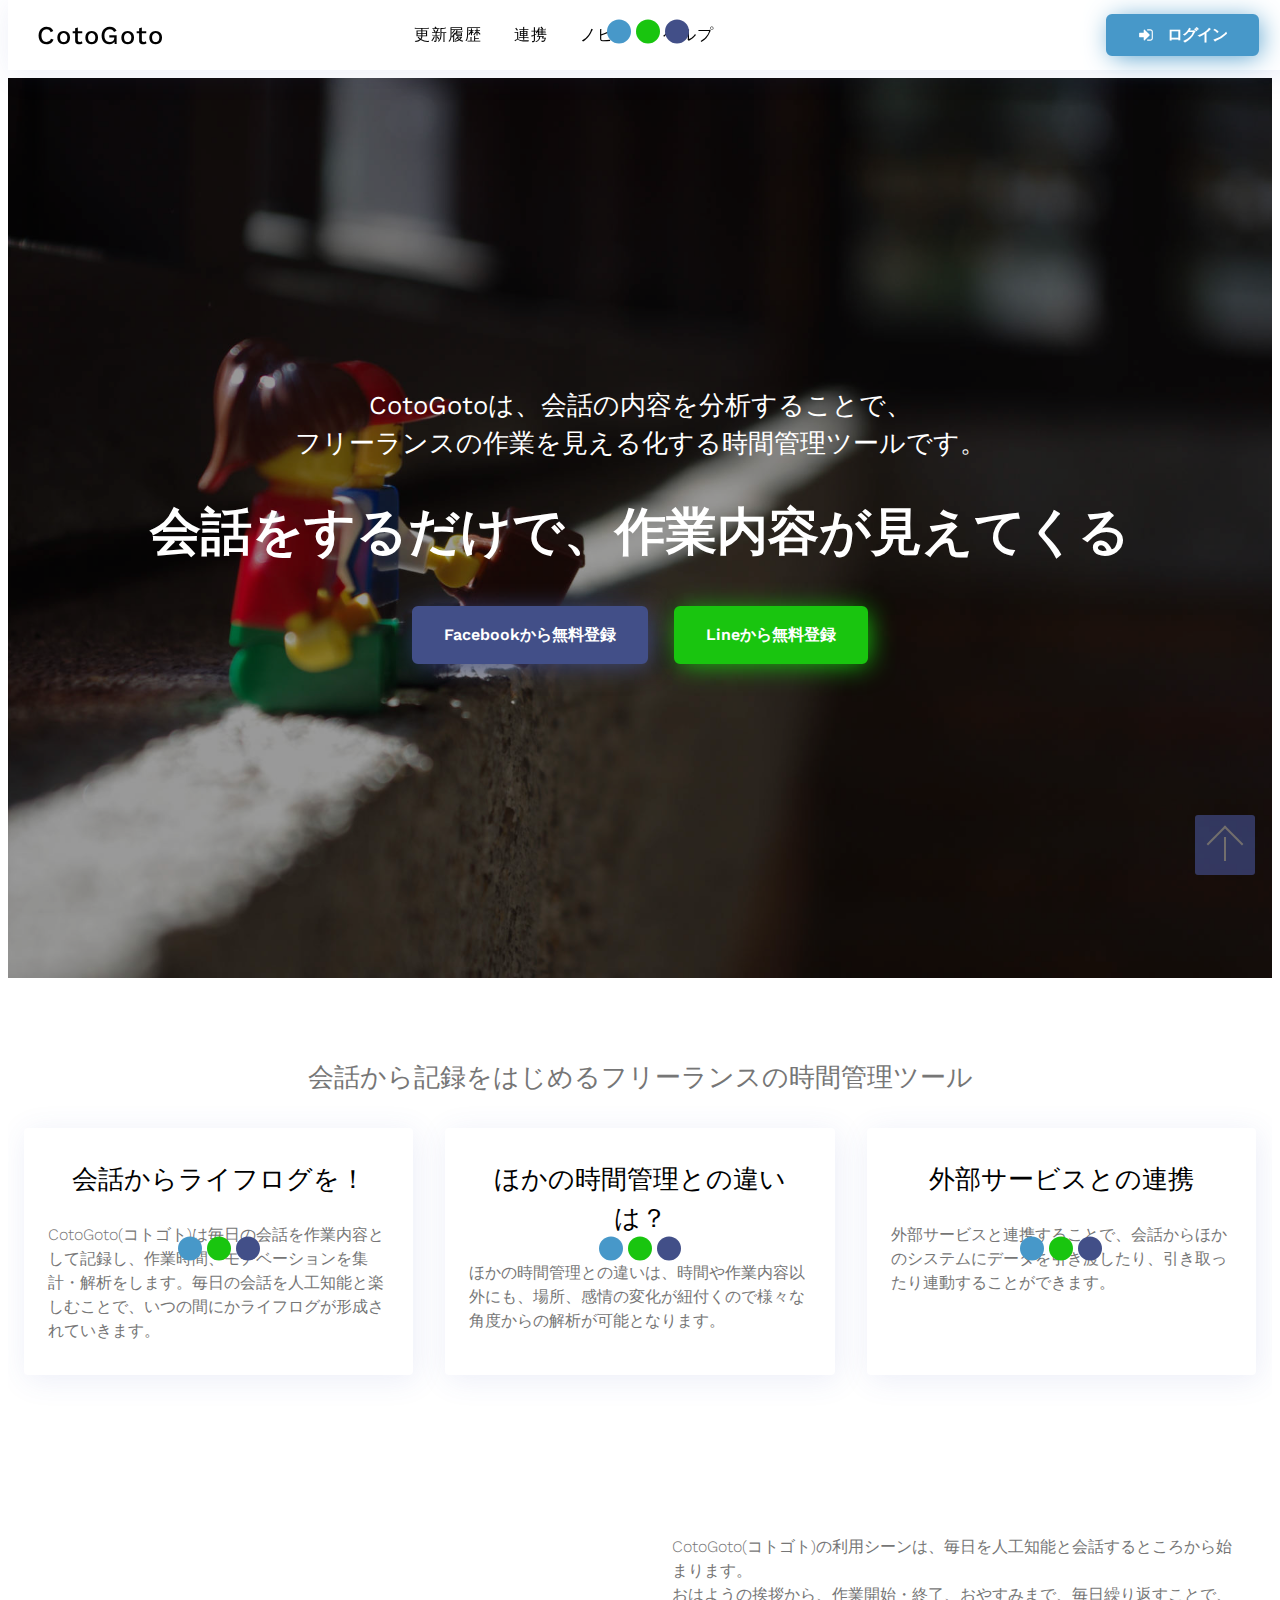
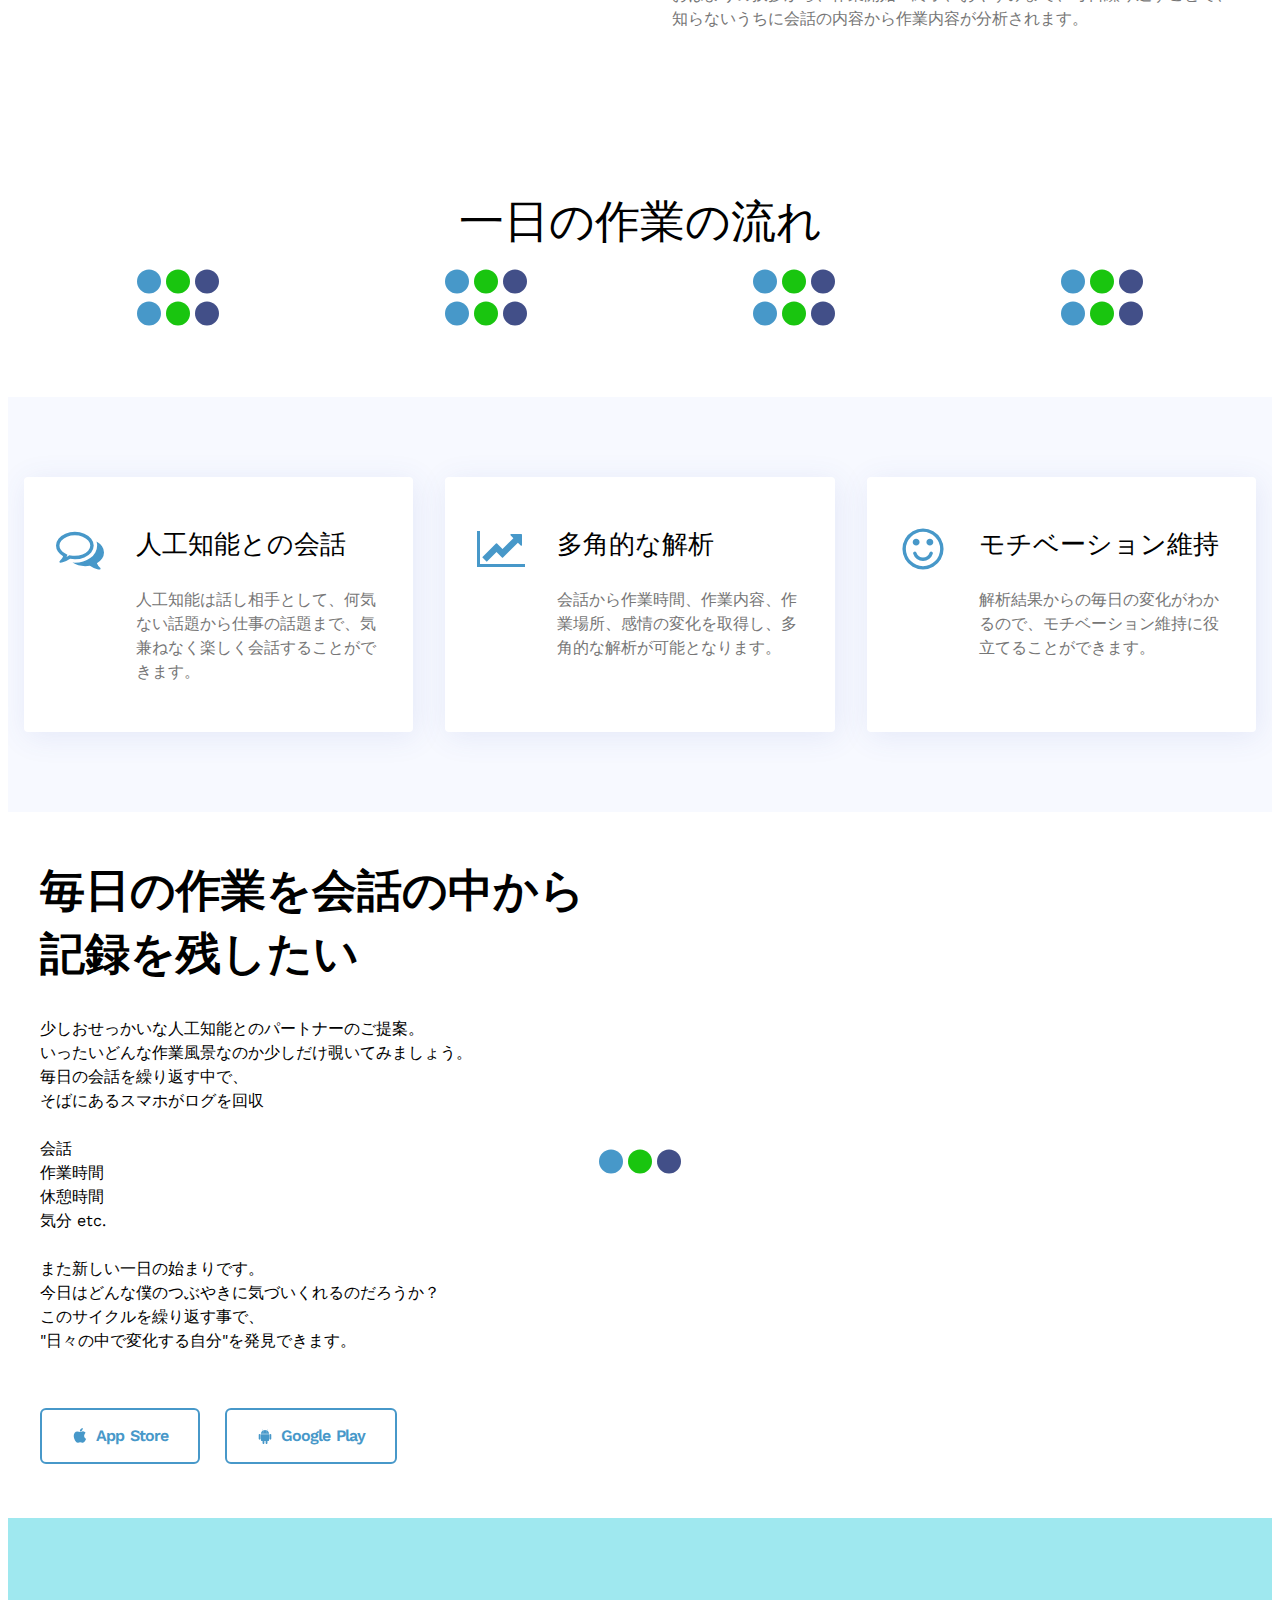
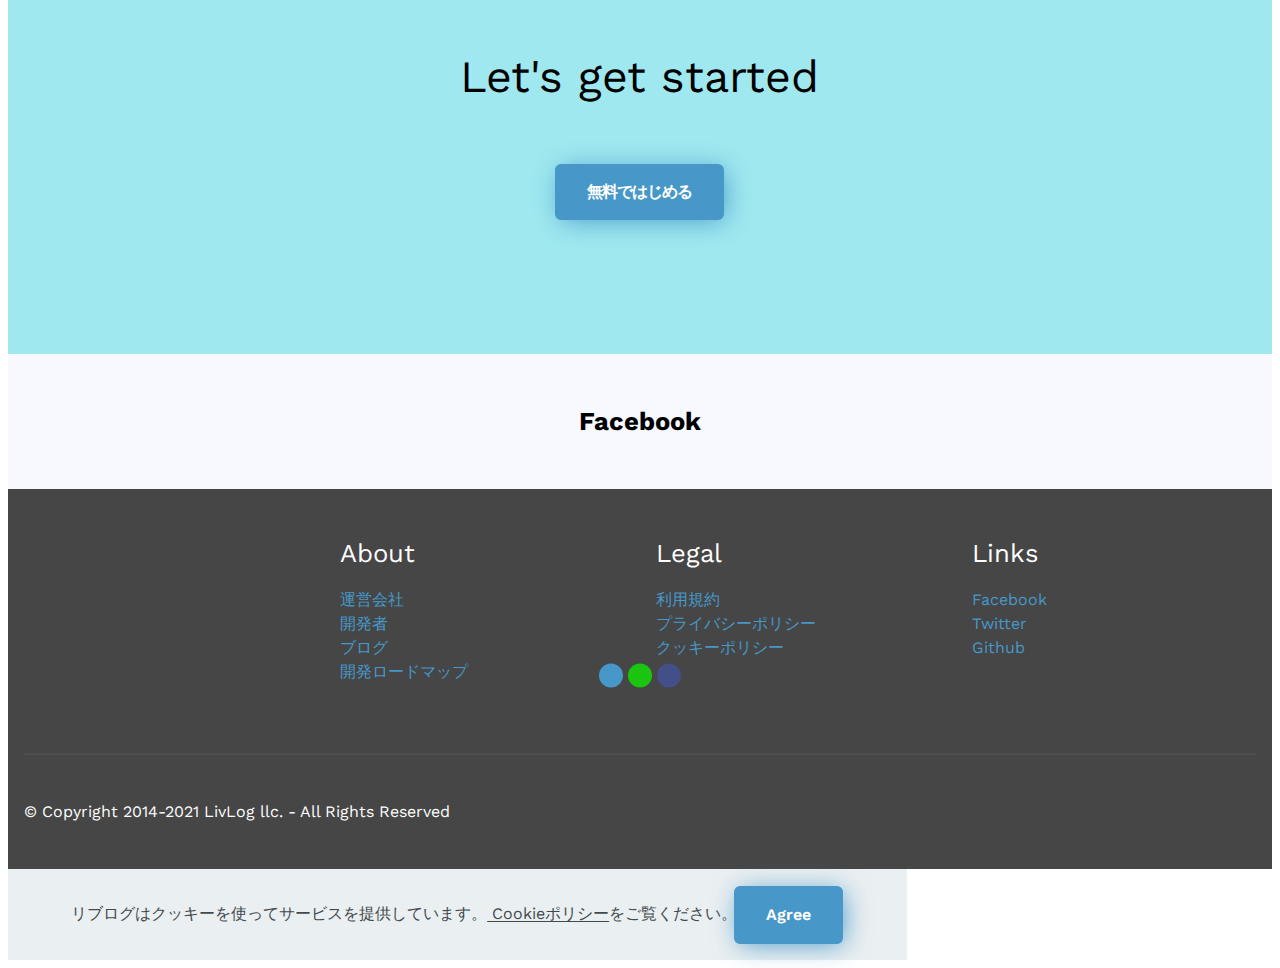
==== commit 6e7740d8: "no message" ====
--- a/docs/index.html
+++ b/docs/index.html
@@ -15,11 +15,11 @@
 <link rel="canonical" href="https://www.cotogoto.ai/">
  <style amp-boilerplate>body{-webkit-animation:-amp-start 8s steps(1,end) 0s 1 normal both;-moz-animation:-amp-start 8s steps(1,end) 0s 1 normal both;-ms-animation:-amp-start 8s steps(1,end) 0s 1 normal both;animation:-amp-start 8s steps(1,end) 0s 1 normal both}@-webkit-keyframes -amp-start{from{visibility:hidden}to{visibility:visible}}@-moz-keyframes -amp-start{from{visibility:hidden}to{visibility:visible}}@-ms-keyframes -amp-start{from{visibility:hidden}to{visibility:visible}}@-o-keyframes -amp-start{from{visibility:hidden}to{visibility:visible}}@keyframes -amp-start{from{visibility:hidden}to{visibility:visible}}</style>
 <noscript><style amp-boilerplate>body{-webkit-animation:none;-moz-animation:none;-ms-animation:none;animation:none}</style></noscript>
-<link href="https://fonts.googleapis.com/css?family=Noto+Sans+JP:100,300,400,500,700,900&display=swap" rel="stylesheet">
+<link href="https://fonts.googleapis.com/css?family=Work+Sans:100,200,300,400,500,600,700,800,900&display=swap" rel="stylesheet">
  
  <style amp-custom> 
 .gdpr-block{padding: 10px;font-size: 14px;display: block;width: 100%;text-align: center;}.gdpr-block.covert {display: none;}.textGDPR{position: relative;}.gdpr-block label span.textGDPR input[name='gdpr']{ width: 15px;height: 15px;margin: 0;position: absolute;top: 3px;left: -20px;}.gdpr-block label{color: #a7a7a7;vertical-align: middle;user-select: none;margin-bottom: 0;}div,span,h1,h2,h3,h4,h5,h6,p,blockquote,a,ol,ul,li,figcaption,textarea,input{font:inherit}*{box-sizing:border-box;outline:none}*:focus{outline:none}body{position:relative;font-style:normal;line-height:1.5;color:#000000}section{background-color:#ffffff;background-position:50% 50%;background-repeat:no-repeat;background-size:cover;overflow:hidden;padding:30px 0}section,.container,.container-fluid{position:relative;word-wrap:break-word}h1,h2,h3,h4,h5,h6{margin:0;padding:0}p,li,blockquote{letter-spacing:0px;line-height:1.7}ul,ol,blockquote,p{margin-bottom:0;margin-top:0}a{cursor:pointer}a,a:hover{text-decoration:none}a.mbr-iconfont:hover{text-decoration:none}h1,h2,h3,h4,h5,h6,.display-1,.display-2,.display-4,.display-5,.display-7{word-break:break-word;word-wrap:break-word}b,strong{font-weight:bold}blockquote{padding:10px 0 10px 20px;position:relative;border-left:3px solid}input:-webkit-autofill,input:-webkit-autofill:hover,input:-webkit-autofill:focus,input:-webkit-autofill:active{transition-delay:9999s;transition-property:background-color,color}html,body{height:auto;min-height:100vh}.mbr-section-title{margin:0;padding:0;font-style:normal;line-height:1.2;width:100%}.mbr-section-subtitle{line-height:1.3;width:100%}.mbr-text{font-style:normal;line-height:1.6;width:100%}.mbr-figure{align-self:center}.btn{text-align:center;position:relative;margin:0.4rem 0.8rem;font-weight:600;border-width:2px;letter-spacing:-1px;word-spacing:1.5px;border-style:solid;font-style:normal;white-space:normal;transition:all 0.2s ease-in-out,box-shadow 2s ease-in-out;display:inline-flex;align-items:center;justify-content:center;word-break:break-word;line-height:1.5}.btn-form{padding:1rem 2rem}.btn-form:hover{cursor:pointer}.note-popover .btn:after{display:none}.card-title{margin:0}.card-img{border-radius:0;width:auto;flex-shrink:0}.card-img img{width:100%}.card{position:relative;background-color:transparent;border:none;border-radius:0;width:100%;padding-left:1rem;padding-right:1rem}@media (max-width: 767px){.card:not(.last-child){padding-bottom:2rem}}.card .card-wrapper{height:100%;box-shadow:2.5px 4.33px 30px 0 rgba(64,87,191,0.1);transition:all 0.3s}.card .card-wrapper:hover{box-shadow:2.5px 4.33px 30px 0 rgba(64,87,191,0.2)}@media (max-width: 767px){.card .card-wrapper{flex-direction:column}}.card img{height:100%;-o-object-fit:cover;object-fit:cover;-o-object-position:center;object-position:center}@media (min-width: 992px){.lg-pb{padding-bottom:3rem}}@media (max-width: 991px){.md-pb{padding-bottom:2rem}}.card-inner,.items-list{display:flex;flex-direction:column}.items-list{list-style-type:none;padding:0}.items-list .list-item{padding:1rem 2rem}.card-head{padding:1.5rem 2rem}.card-price-wrap{padding:1rem 2rem;display:flex;flex-direction:column}.card-button{padding:1rem;margin:0}.gallery-img-wrap{position:relative;height:100%}.gallery-img-wrap:hover{cursor:pointer}.gallery-img-wrap:hover span,.gallery-img-wrap:hover .caption-on-hover{opacity:1}.gallery-img-wrap:hover:after{opacity:0.5}.gallery-img-wrap amp-img{height:100%}.gallery-img-wrap:after{content:"";position:absolute;top:0;bottom:0;left:0;right:0;background:#000;opacity:0;transition:opacity 0.3s;pointer-events:none}.gallery-img-wrap span,.gallery-img-wrap .img-caption{position:absolute;z-index:3;pointer-events:none}.gallery-img-wrap span,.gallery-img-wrap .caption-on-hover{opacity:0;transition:opacity 0.3s}.gallery-img-wrap span{left:50%;top:50%;-webkit-transform:translate(-50%,-50%);transform:translate(-50%,-50%);color:#000;background-color:#fff;font-size:1rem;width:2rem;height:2rem;padding:0.5rem;border-radius:50%}.gallery-img-wrap .img-caption{left:0;right:0}.gallery-img-wrap .img-caption.caption-top{top:0}.gallery-img-wrap .img-caption.caption-bottom{bottom:0}.gallery-img-wrap .img-caption:not(.caption-on-hover):after{content:"";position:absolute;top:0;left:0;right:0;height:100%;transition:opacity 0.3s;z-index:-1;pointer-events:none}.is-builder .gallery-img-wrap span{pointer-events:all}.is-builder .gallery-img-wrap .img-caption>*{pointer-events:all}.icons-list a{margin-right:1rem}.icons-list a:last-child{margin-right:0}.counter-container{position:relative}.counter-container ol li{margin-bottom:2rem}.counter-container.stylizedCounters ol{counter-reset:section}.counter-container.stylizedCounters ol li{z-index:3;list-style:none}.counter-container.stylizedCounters ol li:before{z-index:2;position:absolute;left:0px;counter-increment:section;content:counters(section,".") " ";text-align:center;margin:0 10px;line-height:37px;width:40px;height:40px;transition:all 0.2s;color:#232323;font-size:25px;border-radius:50%;font-weight:bold}.timeline-wrap{position:relative}.timeline-wrap .iconBackground{position:absolute;left:50%;width:20px;height:20px;line-height:30px;text-align:center;border-radius:50%;font-size:30px;display:inline-block;background-color:#232323;top:20px;margin-left:-10px}@media (max-width: 768px){.timeline-wrap .iconBackground{left:0}}.separline{position:relative}@media (max-width: 768px){.separline:not(.last-child){padding-bottom:2rem}}.separline:before{position:absolute;content:"";width:2px;background-color:#232323;left:calc(50% - 1px);height:calc(100% - 20px);top:40px}@media (max-width: 768px){.separline:before{left:0}}amp-image-lightbox a.control{position:absolute;width:32px;height:32px;right:48px;top:32px;z-index:1000}amp-image-lightbox a.control .close{position:relative}amp-image-lightbox a.control .close:before,amp-image-lightbox a.control .close:after{position:absolute;left:15px;content:" ";height:33px;width:2px;background-color:#fff}amp-image-lightbox a.control .close:before{-webkit-transform:rotate(45deg);transform:rotate(45deg)}amp-image-lightbox a.control .close:after{-webkit-transform:rotate(-45deg);transform:rotate(-45deg)}.hidden{visibility:hidden}.super-hide{display:none}.inactive{-webkit-user-select:none;-moz-user-select:none;-ms-user-select:none;user-select:none;pointer-events:none;-webkit-user-drag:none;user-drag:none}.popover-content ul.show{min-height:155px}.mbr-white{color:#ffffff}.mbr-black{color:#000000}.mbr-gray{color:#767676}.align-left{text-align:left}.align-left .list-item{justify-content:flex-start}.align-center{text-align:center}.align-center .list-item{justify-content:center}.align-right{text-align:right}.align-right .list-item{justify-content:flex-end}@media (max-width: 767px){.align-left,.align-center,.align-right{text-align:center}.align-left .list-item,.align-center .list-item,.align-right .list-item{justify-content:center}}.mbr-light{font-weight:300}.mbr-regular{font-weight:400}.mbr-semibold{font-weight:500}.mbr-bold{font-weight:700}.mbr-section-btn{margin-left:-0.8rem;margin-right:-0.8rem;font-size:0}nav .mbr-section-btn{margin-left:0rem;margin-right:0rem}.btn .mbr-iconfont,.btn.btn-sm .mbr-iconfont{cursor:pointer;margin-right:0.5rem}.btn.btn-md .mbr-iconfont,.btn.btn-md .mbr-iconfont{margin-right:0.8rem}[type="submit"]{-webkit-appearance:none}.mbr-fullscreen .mbr-overlay{min-height:100vh}.mbr-fullscreen{display:flex;display:-moz-flex;display:-ms-flex;display:-o-flex;align-items:center;-webkit-align-items:center;min-height:100vh;padding-top:3rem;padding-bottom:3rem}.mbr-overlay{bottom:0;left:0;position:absolute;right:0;top:0;z-index:0}.mbr-parallax-bg{bottom:0;left:0;opacity:0.5;position:absolute;right:0;top:0;z-index:0;background-position:50% 50%;background-repeat:no-repeat;background-size:cover}section.menu{min-height:70px}.menu-container{display:flex;justify-content:space-between;align-items:center;min-height:70px}@media (max-width: 991px){.menu-container{max-width:100%;padding:0 2rem}}@media (max-width: 767px){.menu-container{padding:0 1rem}}.navbar{z-index:100;width:100%}.navbar-fixed-top{position:fixed;top:0}.navbar-brand{display:flex;align-items:center;word-break:break-word;z-index:1}.navbar-logo{margin-right:0.8rem}@media (max-width: 767px){.navbar-logo amp-img{max-height:55px;max-width:55px}}.navbar-caption-wrap{display:flex}.navbar .navbar-collapse{display:flex;flex-basis:auto;align-items:center;justify-content:flex-end}@media (max-width: 991px){.navbar .navbar-collapse{display:none;position:absolute;top:0;right:0;min-height:100vh;padding:70px 2rem 1rem;z-index:1}}@media (max-width: 991px){.navbar.opened .navbar-collapse.show,.navbar.opened .navbar-collapse.collapsing{display:block}.is-builder .navbar-collapse{position:fixed}}.navbar-nav{list-style-type:none;display:flex;flex-wrap:wrap;padding-left:0;min-width:10rem}@media (max-width: 991px){.navbar-nav{flex-direction:column}}.navbar-nav .mbr-iconfont{margin-right:0.2rem}.nav-item{word-break:break-all}.nav-link{display:flex;align-items:center;justify-content:center}.nav-link,.navbar-caption{transition:all 0.2s;letter-spacing:1px}.nav-dropdown .dropdown-menu{min-width:10rem;padding-bottom:1.25rem;padding-top:1.25rem;position:absolute;left:0}.nav-dropdown .dropdown-menu .dropdown-item{line-height:2;display:flex;justify-content:center;align-items:center;padding:0.25rem 1.5rem;white-space:nowrap}.nav-dropdown .dropdown-menu .dropdown{position:relative}.dropdown-menu .dropdown:hover>.dropdown-menu{opacity:1;pointer-events:all}.nav-dropdown .dropdown-submenu{top:0;left:100%;margin:0}.nav-item.dropdown{position:relative}.nav-item.dropdown .dropdown-menu{opacity:0;pointer-events:none}.nav-item.dropdown:hover>.dropdown-menu{opacity:1;pointer-events:all}.link.dropdown-toggle:after{content:"";margin-left:0.25rem;border-top:0.35em solid;border-right:0.35em solid transparent;border-left:0.35em solid transparent;border-bottom:0}.navbar .dropdown.open>.dropdown-menu{display:block}@media (max-width: 991px){.is-builder .nav-dropdown .dropdown-menu{position:relative}.nav-dropdown .dropdown-submenu{left:0}.dropdown-item{padding:0.25rem 1.5rem;margin:0;justify-content:center}.dropdown-item:after{right:auto}.navbar.opened .dropdown-menu{top:0}.dropdown-toggle[data-toggle="dropdown-submenu"]:after{content:"";margin-left:0.25rem;border-top:0.35em solid;border-right:0.35em solid transparent;border-left:0.35em solid transparent;border-bottom:0;top:55%}}.navbar-buttons{display:flex;flex-wrap:wrap;align-items:center;justify-content:center}@media (max-width: 991px){.navbar-buttons{flex-direction:column}}.menu-social-list{display:flex;align-items:center;justify-content:center;flex-wrap:wrap}.menu-social-list a{font-size:1.5rem;margin:0 0.5rem}button.navbar-toggler{position:absolute;right:20px;top:25px;width:31px;height:20px;cursor:pointer;transition:all 0.2s;align-self:center}.hamburger span{position:absolute;right:0;width:30px;height:2px;border-right:5px}.hamburger span:nth-child(1){top:0;transition:all 0.2s}.hamburger span:nth-child(2){top:8px;transition:all 0.15s}.hamburger span:nth-child(3){top:8px;transition:all 0.15s}.hamburger span:nth-child(4){top:16px;transition:all 0.2s}nav.opened .navbar-toggler:not(.hide) .hamburger span:nth-child(1){top:8px;width:0;opacity:0;right:50%;transition:all 0.2s}nav.opened .navbar-toggler:not(.hide) .hamburger span:nth-child(2){-webkit-transform:rotate(45deg);transform:rotate(45deg);transition:all 0.25s}nav.opened .navbar-toggler:not(.hide) .hamburger span:nth-child(3){-webkit-transform:rotate(-45deg);transform:rotate(-45deg);transition:all 0.25s}nav.opened .navbar-toggler:not(.hide) .hamburger span:nth-child(4){top:8px;width:0;opacity:0;right:50%;transition:all 0.2s}.ampstart-btn.hamburger{position:absolute;top:25px;right:15px;margin-left:auto;width:30px;height:20px;background:none;border:none;cursor:pointer;z-index:1000}@media (min-width: 992px){.ampstart-btn,amp-sidebar{display:none}.dropdown-menu .dropdown-toggle:after{content:"";border-bottom:0.35em solid transparent;border-left:0.35em solid;border-right:0;border-top:0.35em solid transparent;margin-left:0.3rem;margin-top:-0.3077em;position:absolute;right:1.1538em;top:50%}}.close-sidebar{width:30px;height:30px;position:relative;cursor:pointer;background-color:transparent;border:none}.close-sidebar span{position:absolute;left:0;width:30px;height:2px;border-right:5px}.close-sidebar span:nth-child(1){-webkit-transform:rotate(45deg);transform:rotate(45deg)}.close-sidebar span:nth-child(2){-webkit-transform:rotate(-45deg);transform:rotate(-45deg)}.builder-sidebar{position:relative;min-height:100vh;z-index:1030;padding:1rem 2rem;max-width:20rem}.builder-sidebar .dropdown:hover>.dropdown-menu{position:relative;text-align:center}section.sidebar-open:before{content:"";position:fixed;top:0;bottom:0;right:0;left:0;background-color:rgba(0,0,0,0.2);z-index:1040}.map-placeholder{display:none}.map-placeholder h4{padding-top:5rem;color:#767676;text-align:center}.google-map{position:relative;width:100%}@media (max-width: 992px){.google-map{padding:0;margin:0}}.google-map [data-state-details]{color:#6b6763;font-family:Montserrat;height:1.5em;margin-top:-0.75em;padding-left:1.25rem;padding-right:1.25rem;position:absolute;text-align:center;top:50%;width:100%}.google-map[data-state]{background:#e9e5dc}.google-map[data-state="loading"] [data-state-details]{display:none}div[submit-success]>*{padding:1rem;margin-bottom:1rem}div[submit-error]>*{padding:1rem;margin-bottom:1rem}textarea[type="hidden"]{display:none}amp-img{width:100%}amp-img img{max-height:100%;max-width:100%}img.mbr-temp{width:100%}.rounded{border-radius:50%}.is-builder .nodisplay+img[async],.is-builder .nodisplay+img[decoding="async"],.is-builder amp-img>a+img[async],.is-builder amp-img>a+img[decoding="async"]{display:none}html:not(.is-builder) amp-img>a{position:absolute;top:0;bottom:0;left:0;right:0;z-index:1}.is-builder .temp-amp-sizer{position:absolute}.is-builder amp-youtube .temp-amp-sizer,.is-builder amp-vimeo .temp-amp-sizer{position:static}.is-builder section.horizontal-menu .ampstart-btn{display:none}.is-builder section.horizontal-menu .dropdown-menu{z-index:auto;opacity:1;pointer-events:auto}.is-builder section.horizontal-menu .nav-dropdown .link.dropdown-toggle[aria-expanded="true"]{margin-right:0;padding:0.667em 1em}.mobirise-spinner{position:absolute;top:50%;left:40%;margin-left:10%;-webkit-transform:translate3d(-50%,-50%,0);z-index:4}.mobirise-spinner em{width:24px;height:24px;background:#3ac;border-radius:100%;display:inline-block;-webkit-animation:slide 1s infinite}.mobirise-spinner em:nth-child(1){-webkit-animation-delay:0.1s}.mobirise-spinner em:nth-child(2){-webkit-animation-delay:0.2s}.mobirise-spinner em:nth-child(3){-webkit-animation-delay:0.3s}@-webkit-keyframes slide{0%{-webkit-transform:scale(1)}50%{opacity:0.3;-webkit-transform:scale(2)}100%{-webkit-transform:scale(1)}}@keyframes slide{0%{-webkit-transform:scale(1)}50%{opacity:0.3;-webkit-transform:scale(2)}100%{-webkit-transform:scale(1)}}.mobirise-loader .amp-active>div{display:none}.container{padding-right:1rem;padding-left:1rem;width:100%;margin-right:auto;margin-left:auto}@media (max-width: 767px){.container{max-width:540px}}@media (min-width: 768px){.container{max-width:720px}}@media (min-width: 992px){.container{max-width:960px}}@media (min-width: 1200px){.container{max-width:1340px}}.container-fluid{width:100%;margin-right:auto;margin-left:auto;padding-left:1rem;padding-right:1rem}.media-container-row{display:flex;flex-wrap:wrap}@media (min-width: 992px){.media-container-row{flex-wrap:nowrap}}.form-block{z-index:1;background-color:transparent;padding:3rem;position:relative;overflow:hidden}.form-block .mbr-overlay{z-index:-1}@media (max-width: 992px){.form-block{padding:1rem}}form input,form textarea,form select{width:100%;border:1px solid #e4e4e4;font-weight:300;letter-spacing:-1px;background-color:white;box-sizing:border-box;padding:1.5rem 0 1.5rem 1.5rem;border-radius:6px;box-shadow:2.5px 4.33px 30px 0 rgba(64,87,191,0.1)}form input:focus,form textarea:focus,form select:focus{outline:none}form input[type="checkbox"],form input[type="radio"]{border:none;background:none;box-shadow:none;width:auto}form .field{padding-top:0.5rem;padding-bottom:0.5rem}form textarea.field-input{height:188px}form .fieldset{display:flex;justify-content:center;flex-wrap:wrap;align-items:center}form .btn{margin:0}.mbr-flex{display:flex}.flex-wrap{flex-wrap:wrap}.mbr-jc-s{justify-content:flex-start}.mbr-jc-c{justify-content:center}.mbr-jc-e{justify-content:flex-end}.mbr-row,.mbr-form-row{display:flex;flex-wrap:wrap;margin-right:-1rem;margin-left:-1rem}.mbr-form-row{margin-right:-0.5rem;margin-left:-0.5rem}.mbr-form-row>[class*="mbr-col"]{padding-left:0.5rem;padding-right:0.5rem}.mbr-row-reverse{flex-direction:row-reverse}.mbr-column{flex-direction:column}@media (max-width: 767px){.mbr-col,.mbr-col-auto{padding-right:1rem;padding-left:1rem}.mbr-col-sm-12{flex:0 0 100%;max-width:100%;padding-right:1rem;padding-left:1rem}}@media (min-width: 768px){.mbr-col{flex:1 1 auto;max-width:100%;padding-right:1rem;padding-left:1rem}.mbr-col-auto{flex:0 0 auto;width:auto;padding-right:1rem;padding-left:1rem}.mbr-col-md-3{flex:0 0 25%;max-width:25%;padding-right:1rem;padding-left:1rem}.mbr-col-md-4{flex:0 0 33.333333%;max-width:33.333333%;padding-right:1rem;padding-left:1rem}.mbr-col-md-5{flex:0 0 41.666667%;max-width:41.666667%;padding-right:1rem;padding-left:1rem}.mbr-col-md-6{flex:0 0 50%;max-width:50%;padding-right:1rem;padding-left:1rem}.mbr-col-md-7{flex:0 0 58.333333%;max-width:58.333333%;padding-right:1rem;padding-left:1rem}.mbr-col-md-8{flex:0 0 66.666667%;max-width:66.666667%;padding-left:1rem;padding-right:1rem}.mbr-col-md-10{flex:0 0 83.333333%;max-width:83.333333%;padding-left:1rem;padding-right:1rem}.mbr-col-md-12{flex:0 0 100%;max-width:100%;padding-right:1rem;padding-left:1rem}}@media (min-width: 992px){.mbr-col-lg-2{flex:0 0 16.666667%;max-width:16.666667%;padding-right:1rem;padding-left:1rem}.mbr-col-lg-3{flex:0 0 25%;max-width:25%;padding-right:1rem;padding-left:1rem}.mbr-col-lg-4{flex:0 0 33.33%;max-width:33.33%;padding-right:1rem;padding-left:1rem}.mbr-col-lg-5{flex:0 0 41.666%;max-width:41.666%;padding-right:1rem;padding-left:1rem}.mbr-col-lg-6{flex:0 0 50%;max-width:50%;padding-right:1rem;padding-left:1rem}.mbr-col-lg-7{flex:0 0 58.333333%;max-width:58.333333%;padding-right:1rem;padding-left:1rem}.mbr-col-lg-8{flex:0 0 66.666667%;max-width:66.666667%;padding-left:1rem;padding-right:1rem}.mbr-col-lg-9{flex:0 0 75%;max-width:75%;padding-left:1rem;padding-right:1rem}.mbr-col-lg-10{flex:0 0 83.3333%;max-width:83.3333%;padding-right:1rem;padding-left:1rem}.mbr-col-lg-12{flex:0 0 100%;max-width:100%;padding-right:1rem;padding-left:1rem}}@media (min-width: 1200px){.mbr-col-xl-7{flex:0 0 58.333333%;max-width:58.333333%;padding-right:1rem;padding-left:1rem}.mbr-col-xl-4{flex:0 0 33.333333%;max-width:33.333333%;padding-right:1rem;padding-left:1rem}.mbr-col-xl-8{flex:0 0 66.666667%;max-width:66.666667%;padding-left:1rem;padding-right:1rem}.mbr-col-xl-5{flex:0 0 41.666667%;max-width:41.666667%}}.btn-icon{display:none}.mbr-pt-1{padding-top:0.5rem}.mbr-pt-2{padding-top:1rem}.mbr-pt-3{padding-top:1.5rem}.mbr-pt-4{padding-top:2rem}.mbr-pt-5{padding-top:3rem}.mbr-pb-1{padding-bottom:0.5rem}.mbr-pb-2{padding-bottom:1rem}.mbr-pb-3{padding-bottom:1.5rem}.mbr-pb-4{padding-bottom:2rem}.mbr-pb-5{padding-bottom:3rem}.mbr-px-1{padding-left:0.5rem;padding-right:0.5rem}.mbr-px-2{padding-left:1rem;padding-right:1rem}.mbr-px-3{padding-left:1.5rem;padding-right:1.5rem}.mbr-px-4{padding-left:2rem;padding-right:2rem}@media (max-width: 991px){.mbr-px-4{padding-left:1rem;padding-right:1rem}}.mbr-px-5{padding-left:3rem;padding-right:3rem}@media (max-width: 991px){.mbr-px-5{padding-left:1rem;padding-right:1rem}}.mbr-m-sub-1{margin-left:-1rem;margin-right:-1rem}@media (max-width: 768px){.mbr-m-sub-1{margin-left:0;margin-right:0}}.mbr-py-1{padding-top:0.5rem;padding-bottom:0.5rem}.mbr-py-2{padding-top:1rem;padding-bottom:1rem}@media (max-width: 767px){.mbr-py-2{padding-top:0rem;padding-bottom:0rem}}.mbr-py-3{padding-top:1.5rem;padding-bottom:1.5rem}@media (max-width: 991px){.mbr-py-3{padding-top:1rem;padding-bottom:1rem}}.mbr-py-4{padding-top:2rem;padding-bottom:2rem}@media (max-width: 991px){.mbr-py-4{padding-top:1rem;padding-bottom:1rem}}.mbr-py-5{padding-top:3rem;padding-bottom:3rem}@media (max-width: 991px){.mbr-py-5{padding-top:1rem;padding-bottom:1rem}}.mbr-p-1{padding:0.5rem}.mbr-p-2{padding:1rem}.mbr-p-3{padding:1.5rem}@media (max-width: 991px){.mbr-p-3{padding:1rem}}.mbr-p-4{padding:2rem}@media (max-width: 991px){.mbr-p-4{padding:1rem}}.mbr-p-5{padding:3rem}@media (max-width: 991px){.mbr-p-5{padding:1rem}}.mbr-ml-auto{margin-left:auto}.mbr-mr-auto{margin-right:auto}.mbr-m-auto{margin:auto}amp-img,img{height:100%;width:100%}amp-sidebar{background:transparent}#scrollToTopMarker{position:absolute;width:0px;height:0px;top:300px}#scrollToTopButton{position:fixed;bottom:25px;right:25px;opacity:0.4;z-index:5000;font-size:32px;height:60px;width:60px;border:none;border-radius:3px;cursor:pointer}#scrollToTopButton:focus{outline:none}#scrollToTopButton a:before{content:"";position:absolute;height:40%;top:36%;width:2px;left:calc(50% - 1px)}#scrollToTopButton a:after{content:"";position:absolute;border-top:2px solid;border-right:2px solid;width:40%;height:40%;left:calc(30% - 1px);bottom:30%;-webkit-transform:rotate(-45deg);transform:rotate(-45deg)}.is-builder #scrollToTopButton a:after{left:30%}.is-builder .menu{overflow:visible}input::-webkit-input-placeholder,textarea::-webkit-input-placeholder{color:#d1d1d1}.card-wrapper{border-radius:4px;overflow:hidden;z-index:2}.form-check{margin-bottom:0}.form-check-label{padding-left:0}.form-check-input{position:relative;margin:4px}.form-check-inline{display:inline-flex;align-items:center;padding-left:0;margin-right:.75rem}
-body{font-family: Work Sans;}blockquote{border-color: #4798c9;}div[submit-success] > *{background: #424f88;color: #ffffff;}div[submit-error] > *{background: #b2ccd2;color: #000000;}.display-1{font-family: 'Noto Sans JP',sans-serif;font-size: 3.2rem;line-height: 1.1;}.display-2{font-family: 'Noto Sans JP',sans-serif;font-size: 2.8rem;line-height: 1.4;}.display-4{font-family: 'Noto Sans JP',sans-serif;font-size: 1rem;line-height: 1.4;}.display-5{font-family: 'Noto Sans JP',sans-serif;font-size: 1.6rem;line-height: 1.5;}.display-7{font-family: 'Noto Sans JP',sans-serif;font-size: 1rem;line-height: 1.5;letter-spacing: normal;}.mbr-form input,.mbr-form textarea,.mbr-form select{font-family: 'Noto Sans JP',sans-serif;font-size: 1rem;line-height: 1;}@media (max-width: 768px){.display-1{font-size: 2.56rem;font-size: calc( 1.77rem + (3.2 - 1.77) * ((100vw - 20rem) / (48 - 20)));line-height: calc( 1.4 * (1.77rem + (3.2 - 1.77) * ((100vw - 20rem) / (48 - 20))));}.display-2{font-size: 2.24rem;font-size: calc( 1.63rem + (2.8 - 1.63) * ((100vw - 20rem) / (48 - 20)));line-height: calc( 1.4 * (1.63rem + (2.8 - 1.63) * ((100vw - 20rem) / (48 - 20))));}.display-4{font-size: 0.8rem;font-size: calc( 1rem + (1 - 1) * ((100vw - 20rem) / (48 - 20)));line-height: calc( 1.4 * (1rem + (1 - 1) * ((100vw - 20rem) / (48 - 20))));}.display-5{font-size: 1.28rem;font-size: calc( 1.21rem + (1.6 - 1.21) * ((100vw - 20rem) / (48 - 20)));line-height: calc( 1.4 * (1.21rem + (1.6 - 1.21) * ((100vw - 20rem) / (48 - 20))));}.display-7{font-size: 0.8rem;font-size: calc( 1rem + (1 - 1) * ((100vw - 20rem) / (48 - 20)));line-height: calc( 1.4 * (1rem + (1 - 1) * ((100vw - 20rem) / (48 - 20))));}}.btn{transition: all 0.3s;padding: 15px 30px;border-radius: 6px;}.btn-sm{padding: 15px 30px;border-radius: 6px;}.btn-md{padding: 15px 30px;border-radius: 6px;}.btn-lg{padding: 15px 30px;border-radius: 6px;}.bg-primary{background-color: #4798c9;}.bg-success{background-color: #424f88;}.bg-info{background-color: #5ba533;}.bg-warning{background-color: #465052;}.bg-danger{background-color: #b2ccd2;}.btn-secondary{box-shadow: 3px 3px 27px -3px #19c50f;}.btn-secondary,.btn-secondary:active,.btn-secondary.active{background-color: #19c50f;border-color: #19c50f;color: #ffffff;}.btn-secondary:hover,.btn-secondary:focus,.btn-secondary.focus{background-color: #000000;border-color: #000000;color: #ffffff;}.btn-secondary.disabled,.btn-secondary:disabled{color: #ffffff;background-color: #000000;border-color: #000000;}.btn-secondary:hover{box-shadow: none;}.btn-info{box-shadow: 3px 3px 27px -3px #5ba533;}.btn-info,.btn-info:active,.btn-info.active{background-color: #5ba533;border-color: #5ba533;color: #ffffff;}.btn-info:hover,.btn-info:focus,.btn-info.focus{background-color: #000000;border-color: #000000;color: #ffffff;}.btn-info.disabled,.btn-info:disabled{color: #ffffff;background-color: #000000;border-color: #000000;}.btn-info:hover{box-shadow: none;}.btn-success{box-shadow: 3px 3px 27px -3px #424f88;}.btn-success,.btn-success:active,.btn-success.active{background-color: #424f88;border-color: #424f88;color: #ffffff;}.btn-success:hover,.btn-success:focus,.btn-success.focus{background-color: #000000;border-color: #000000;color: #ffffff;}.btn-success.disabled,.btn-success:disabled{color: #ffffff;background-color: #000000;border-color: #000000;}.btn-success:hover{box-shadow: none;}.btn-warning{box-shadow: 3px 3px 27px -3px #465052;}.btn-warning,.btn-warning:active,.btn-warning.active{background-color: #465052;border-color: #465052;color: #ffffff;}.btn-warning:hover,.btn-warning:focus,.btn-warning.focus{background-color: #000000;border-color: #000000;color: #ffffff;}.btn-warning.disabled,.btn-warning:disabled{color: #ffffff;background-color: #000000;border-color: #000000;}.btn-warning:hover{box-shadow: none;}.btn-danger{box-shadow: 3px 3px 27px -3px #b2ccd2;}.btn-danger,.btn-danger:active,.btn-danger.active{background-color: #b2ccd2;border-color: #b2ccd2;color: #ffffff;}.btn-danger:hover,.btn-danger:focus,.btn-danger.focus{background-color: #000000;border-color: #000000;color: #ffffff;}.btn-danger.disabled,.btn-danger:disabled{color: #ffffff;background-color: #000000;border-color: #000000;}.btn-danger:hover{box-shadow: none;}.btn-primary{box-shadow: 3px 3px 27px -3px #4798c9;}.btn-primary,.btn-primary:active,.btn-primary.active{background-color: #4798c9;border-color: #4798c9;color: #ffffff;}.btn-primary:hover,.btn-primary:focus,.btn-primary.focus{background-color: #000000;border-color: #000000;color: #ffffff;}.btn-primary.disabled,.btn-primary:disabled{color: #ffffff;background-color: #000000;border-color: #000000;}.btn-primary:hover{box-shadow: none;}.btn-black{box-shadow: 3px 3px 27px -3px #010101;}.btn-black,.btn-black:active,.btn-black.active{background-color: #010101;border-color: #010101;color: #ffffff;}.btn-black:hover,.btn-black:focus,.btn-black.focus{background-color: #000000;border-color: #000000;color: #ffffff;}.btn-black.disabled,.btn-black:disabled{color: #ffffff;background-color: #000000;border-color: #000000;}.btn-black:hover{box-shadow: none;}.btn-white,.btn-white:active,.btn-white.active{background-color: #fcfcfc;border-color: #fcfcfc;color: #7d7d7d;}.btn-white:hover,.btn-white:focus,.btn-white.focus{background-color: #000000;border-color: #000000;color: #7d7d7d;}.btn-white.disabled,.btn-white:disabled{color: #7d7d7d;background-color: #000000;border-color: #000000;}.btn-primary-outline,.btn-primary-outline:active,.btn-primary-outline.active{background: none;border-color: #4798c9;color: #4798c9;}.btn-primary-outline:hover,.btn-primary-outline:focus,.btn-primary-outline.focus{color: #ffffff;background-color: #4798c9;border-color: #4798c9;box-shadow: 3px 3px 27px -3px #4798c9;}.btn-primary-outline.disabled,.btn-primary-outline:disabled{color: #ffffff;background-color: #4798c9;border-color: #4798c9;}.btn-secondary-outline,.btn-secondary-outline:active,.btn-secondary-outline.active{background: none;border-color: #19c50f;color: #19c50f;}.btn-secondary-outline:hover,.btn-secondary-outline:focus,.btn-secondary-outline.focus{color: #ffffff;background-color: #19c50f;border-color: #19c50f;box-shadow: 3px 3px 27px -3px #19c50f;}.btn-secondary-outline.disabled,.btn-secondary-outline:disabled{color: #ffffff;background-color: #19c50f;border-color: #19c50f;}.btn-info-outline,.btn-info-outline:active,.btn-info-outline.active{background: none;border-color: #5ba533;color: #5ba533;}.btn-info-outline:hover,.btn-info-outline:focus,.btn-info-outline.focus{color: #ffffff;background-color: #5ba533;border-color: #5ba533;box-shadow: 3px 3px 27px -3px #5ba533;}.btn-info-outline.disabled,.btn-info-outline:disabled{color: #ffffff;background-color: #5ba533;border-color: #5ba533;}.btn-success-outline,.btn-success-outline:active,.btn-success-outline.active{background: none;border-color: #424f88;color: #424f88;}.btn-success-outline:hover,.btn-success-outline:focus,.btn-success-outline.focus{color: #ffffff;background-color: #424f88;border-color: #424f88;box-shadow: 3px 3px 27px -3px #424f88;}.btn-success-outline.disabled,.btn-success-outline:disabled{color: #ffffff;background-color: #424f88;border-color: #424f88;}.btn-warning-outline,.btn-warning-outline:active,.btn-warning-outline.active{background: none;border-color: #465052;color: #465052;}.btn-warning-outline:hover,.btn-warning-outline:focus,.btn-warning-outline.focus{color: #ffffff;background-color: #465052;border-color: #465052;box-shadow: 3px 3px 27px -3px #465052;}.btn-warning-outline.disabled,.btn-warning-outline:disabled{color: #ffffff;background-color: #465052;border-color: #465052;}.btn-danger-outline,.btn-danger-outline:active,.btn-danger-outline.active{background: none;border-color: #b2ccd2;color: #b2ccd2;}.btn-danger-outline:hover,.btn-danger-outline:focus,.btn-danger-outline.focus{color: #ffffff;background-color: #b2ccd2;border-color: #b2ccd2;box-shadow: 3px 3px 27px -3px #b2ccd2;}.btn-danger-outline.disabled,.btn-danger-outline:disabled{color: #ffffff;background-color: #b2ccd2;border-color: #b2ccd2;}.btn-black-outline,.btn-black-outline:active,.btn-black-outline.active{background: none;border-color: #010101;color: #010101;}.btn-black-outline:hover,.btn-black-outline:focus,.btn-black-outline.focus{color: #ffffff;background-color: #010101;border-color: #010101;box-shadow: 3px 3px 27px -3px #010101;}.btn-black-outline.disabled,.btn-black-outline:disabled{color: #ffffff;background-color: #010101;border-color: #010101;}.btn-white-outline,.btn-white-outline:active,.btn-white-outline.active{background: none;border-color: #fcfcfc;color: #fcfcfc;}.btn-white-outline:hover,.btn-white-outline:focus,.btn-white-outline.focus{color: #7d7d7d;background-color: #fcfcfc;border-color: #fcfcfc;box-shadow: 3px 3px 27px -3px #fcfcfc;}.btn-white-outline.disabled,.btn-white-outline:disabled{color: #7d7d7d;background-color: #fcfcfc;border-color: #fcfcfc;}.text-primary{color: #4798c9;}.text-secondary{color: #19c50f;}.text-success{color: #424f88;}.text-info{color: #5ba533;}.text-warning{color: #465052;}.text-danger{color: #b2ccd2;}.text-white{color: #fcfcfc;}.text-black{color: #010101;}a[class*="text-"],.amp-iconfont{transition: 0.2s ease-in-out;}.amp-iconfont{color: #4798c9;}a.text-primary:hover,a.text-primary:focus{color: #1b435c;}a.text-secondary:hover,a.text-secondary:focus{color: #073704;}a.text-success:hover,a.text-success:focus{color: #101321;}a.text-info:hover,a.text-info:focus{color: #1b300f;}a.text-warning:hover,a.text-warning:focus{color: #000000;}a.text-danger:hover,a.text-danger:focus{color: #578994;}a.text-white:hover,a.text-white:focus{color: #e6e6e6;}a.text-black:hover,a.text-black:focus{color: #cccccc;}.alert-success{background-color: #424f88;}.alert-info{background-color: #5ba533;}.alert-warning{background-color: #465052;}.alert-danger{background-color: #b2ccd2;}.mbr-plan-header.bg-primary .mbr-plan-subtitle,.mbr-plan-header.bg-primary .mbr-plan-price-desc{color: #e5f0f7;}.mbr-plan-header.bg-success .mbr-plan-subtitle,.mbr-plan-header.bg-success .mbr-plan-price-desc{color: #8591c4;}.mbr-plan-header.bg-info .mbr-plan-subtitle,.mbr-plan-header.bg-info .mbr-plan-price-desc{color: #9fd880;}.mbr-plan-header.bg-warning .mbr-plan-subtitle,.mbr-plan-header.bg-warning .mbr-plan-price-desc{color: #bac2c4;}.mbr-plan-header.bg-danger .mbr-plan-subtitle,.mbr-plan-header.bg-danger .mbr-plan-price-desc{color: #ffffff;}.mobirise-spinner em:nth-child(1){background: #4798c9;}.mobirise-spinner em:nth-child(2){background: #19c50f;}.mobirise-spinner em:nth-child(3){background: #424f88;}#scrollToTopButton{background-color: #6278df;}#scrollToTopButton a:before{background: #ffffff;}#scrollToTopButton a:after{border-top-color: #ffffff;border-right-color: #ffffff;}.display-1 .mbr-iconfont-btn{font-size: 3.2rem;width: 3.2rem;}.display-2 .mbr-iconfont-btn{font-size: 2.8rem;width: 2.8rem;}.display-4 .mbr-iconfont-btn{font-size: 1rem;width: 1rem;}.display-5 .mbr-iconfont-btn{font-size: 1.6rem;width: 1.6rem;}.display-7 .mbr-iconfont-btn{font-size: 1rem;width: 1rem;}form input:not([type="checkbox"]):not([type="radio"]),form textarea,form select{transition: all 0.3s;}form input:not([type="checkbox"]):not([type="radio"]):focus,form textarea:focus,form select:focus{border-color: #4798c9;box-shadow: 3px 3px 27px -3px #4798c9;}.cid-riSi1GWWmG{background-color: #ffffff;overflow: visible;}.cid-riSi1GWWmG .navbar{background: #ffffff;box-shadow: 2.5px 4.33px 30px 0 rgba(64,87,191,0.1);}.cid-riSi1GWWmG .dropdown-menu{box-shadow: 5px 7px 8px -3px rgba(64,87,191,0.1);}.cid-riSi1GWWmG .dropdown-item{border-bottom: 1px solid #e6e6e6;}.cid-riSi1GWWmG .navbar-brand amp-img{height: 45px;width: 45px;}.cid-riSi1GWWmG .navbar-caption{line-height: inherit;}.cid-riSi1GWWmG .nav-dropdown .dropdown-menu{padding-bottom: 0;padding-top: 0.5rem;}.cid-riSi1GWWmG .nav-dropdown .dropdown-menu .dropdown-item{justify-content: flex-start;padding: 0.5rem 1.5rem;}.cid-riSi1GWWmG .btn{padding: 8px 30px;}.cid-riSi1GWWmG .navbar .navbar-collapse{width: 70%;justify-content: space-between;}@media (max-width: 991px){.cid-riSi1GWWmG .navbar .navbar-collapse{background: #ffffff;}}.cid-riSi1GWWmG .nav-link{margin: 0.667em 1em;padding: 0;}.cid-riSi1GWWmG .dropdown-item.active,.cid-riSi1GWWmG .dropdown-item:active{background-color: transparent;}.cid-riSi1GWWmG .dropdown-menu{background: #ffffff;}.cid-riSi1GWWmG .hamburger span{background-color: #232323;}.cid-riSi1GWWmG .builder-sidebar{background-color: #ffffff;}.cid-riSi1GWWmG .close-sidebar:focus{outline: 2px auto #4798c9;}.cid-riSi1GWWmG .close-sidebar span{background-color: #232323;}.cid-riSi1GWWmG .link:hover,.cid-riSi1GWWmG .dropdown-item:hover{color: #4798c9;}.cid-riSi1GWWmG .amp-iconfont{font-size: 1.5rem;width: 1.5rem;}.cid-riSsfrYv07{background-image: url("assets/images/imgp0095-2000x1328.jpg");}.cid-riSsfrYv07 .mbr-overlay{background: #000000;opacity: 0.4;}.cid-riSsfrYv07 .btn-white:hover{background: #4798c9;border: 2px solid #4798c9;color: white;}.cid-riSuWEFQ9j{padding-top: 5rem;padding-bottom: 5rem;background-color: #ffffff;}@media (max-width: 991px){.cid-riSuWEFQ9j .card-wrapper{flex-wrap: wrap;}}.cid-riSuWEFQ9j .btn-primary-outline{border: none;font-weight: 400;border-bottom: 2px solid #4798c9;border-radius: 0px;padding: 0;opacity: 0.6;}.cid-riSuWEFQ9j .btn-primary-outline:hover,.cid-riSuWEFQ9j .btn-primary-outline:focus{border: none;color: #4798c9;background: transparent;border-bottom: 2px solid #4798c9;border-radius: 0px;box-shadow: none;}.cid-riSuWEFQ9j .card-box{width: 100%;padding: 2rem 1.5rem;}@media (max-width: 767px){.cid-riSuWEFQ9j .card-box{padding: 2rem 1rem;}}.cid-riSuWEFQ9j .card-text,.cid-riSuWEFQ9j .card-btn,.cid-riSuWEFQ9j .card-img{text-align: left;}.cid-riSHD1nYVU{padding-top: 5rem;padding-bottom: 5rem;background-color: #ffffff;}@media (max-width: 992px){.cid-riSHD1nYVU .mbr-row > *{padding: 0;}}.cid-riSHD1nYVU .title-block{margin: auto;width: 100%;}@media (max-width: 992px){.cid-riSHD1nYVU .title-wrap{margin-bottom: 2rem;}}.cid-riSmZbbamm{padding-top: 5rem;padding-bottom: 5rem;background-color: #ffffff;}.cid-riSmZbbamm amp-img,.cid-riSmZbbamm img{height: auto;width: 100%;object-fit: contain;}.cid-riSmZbbamm .gallery-row{padding-left: 0;padding-right: 0;}@media (max-width: 992px){.cid-riSmZbbamm .gallery-row{justify-content: center;}}@media (max-width: 768px){.cid-riSmZbbamm .gallery-row,.cid-riSmZbbamm .gallery-item{padding-left: 0rem;padding-right: 0rem;}}.cid-riSmZbbamm .gallery-item:nth-last-child(1),.cid-riSmZbbamm .gallery-row:nth-last-child(1){padding-bottom: 0;}.cid-riSmZbbamm .gallery-img-wrap:hover:after{opacity: 0.7;}.cid-riSmZbbamm .gallery-img-wrap:after{background: #6278df;}@media (max-width: 767px){.cid-riSmZbbamm a.control{right: 20px;}}.cid-riT5dzN6Vz{padding-top: 5rem;padding-bottom: 5rem;background-color: #f7f9ff;}.cid-riT5dzN6Vz .card-wrapper{padding: 3rem 2rem;background: #ffffff;}@media (max-width: 991px){.cid-riT5dzN6Vz .card-wrapper{flex-wrap: wrap;}}.cid-riT5dzN6Vz .card-img{padding-right: 2rem;}.cid-riT5dzN6Vz .card-img .amp-iconfont{color: #4798c9;transition: color 0.2s;}@media (min-width: 768px){.cid-riT5dzN6Vz .card-img .amp-iconfont{font-size: 3rem;width: 3rem;}}@media (max-width: 767px){.cid-riT5dzN6Vz .card-img .amp-iconfont{font-size: 2.5rem;width: 2.5rem;}}@media (max-width: 767px){.cid-riT5dzN6Vz .card-wrapper{padding: 2rem 1rem;}}.cid-rQtslIdM0N{padding-top: 3rem;padding-bottom: 3rem;align-items: center;display: flex;background-color: #ffffff;}@media (max-width: 992px){.cid-rQtslIdM0N .mbr-row .image-wrap{padding-bottom: 2rem;}}@media (max-width: 992px){.cid-rQtslIdM0N .mbr-row > *{padding: 0;}}.cid-rQtslIdM0N .title-block{margin: auto;width: 100%;}@media (max-width: 992px){.cid-rQtslIdM0N .title-wrap{margin-bottom: 2rem;}}.cid-rQtslIdM0N .mbr-section-btn,.cid-rQtslIdM0N .mbr-text{text-align: left;}.cid-rQtslIdM0N .mbr-section-subtitle,.cid-rQtslIdM0N .mbr-section-btn{text-align: left;}.cid-rSVLxkHJb3{padding-top: 8rem;padding-bottom: 8rem;background-color: #9fe8ef;}.cid-rQtmLHB1Ex{padding-top: 3rem;padding-bottom: 3rem;background-color: #f7f9ff;}.cid-rQtmLHB1Ex .facebook-page-wrapper{margin: auto;max-width: 500px;}@media (max-width: 499){.cid-rQtmLHB1Ex .facebook-page-wrapper{width: 100%;}}.cid-ssqJGdAZcR{padding-top: 45px;padding-bottom: 45px;background-color: #464646;}.cid-ssqJGdAZcR amp-img{text-align: center;width: 58%;}.cid-ssqJGdAZcR .group-title{padding-bottom: 0;margin-bottom: 1rem;padding-top: 0;color: #ffffff;}.cid-ssqJGdAZcR .image-block{display: flex;-webkit-align-items: center;align-items: center;}.cid-ssqJGdAZcR .item{margin: 0;padding-bottom: 0;padding-top: 0;color: #ffffff;}.cid-ssqJGdAZcR hr{margin: 45px 0 0 0;border-color: #fff;opacity: .05;}.cid-ssqJGdAZcR .mbr-text{padding: 0;padding-top: 45px;margin: 0;}@media (max-width: 767px){.cid-ssqJGdAZcR .items-col{text-align: center;margin: 2rem 0;}.cid-ssqJGdAZcR amp-img{text-align: center;width: 100%;height: 100%;}}.cid-ssqJGdAZcR .item,.cid-ssqJGdAZcR .items{text-align: left;}
+body{font-family: Work Sans;}blockquote{border-color: #4798c9;}div[submit-success] > *{background: #424f88;color: #ffffff;}div[submit-error] > *{background: #b2ccd2;color: #000000;}.display-1{font-family: 'Work Sans',sans-serif;font-size: 3.2rem;line-height: 1.1;}.display-2{font-family: 'Work Sans',sans-serif;font-size: 2.8rem;line-height: 1.4;}.display-4{font-family: 'Work Sans',sans-serif;font-size: 1rem;line-height: 1.4;}.display-5{font-family: 'Work Sans',sans-serif;font-size: 1.6rem;line-height: 1.5;}.display-7{font-family: 'Work Sans',sans-serif;font-size: 1rem;line-height: 1.5;letter-spacing: normal;}.mbr-form input,.mbr-form textarea,.mbr-form select{font-family: 'Work Sans',sans-serif;font-size: 1rem;line-height: 1;}@media (max-width: 768px){.display-1{font-size: 2.56rem;font-size: calc( 1.77rem + (3.2 - 1.77) * ((100vw - 20rem) / (48 - 20)));line-height: calc( 1.4 * (1.77rem + (3.2 - 1.77) * ((100vw - 20rem) / (48 - 20))));}.display-2{font-size: 2.24rem;font-size: calc( 1.63rem + (2.8 - 1.63) * ((100vw - 20rem) / (48 - 20)));line-height: calc( 1.4 * (1.63rem + (2.8 - 1.63) * ((100vw - 20rem) / (48 - 20))));}.display-4{font-size: 0.8rem;font-size: calc( 1rem + (1 - 1) * ((100vw - 20rem) / (48 - 20)));line-height: calc( 1.4 * (1rem + (1 - 1) * ((100vw - 20rem) / (48 - 20))));}.display-5{font-size: 1.28rem;font-size: calc( 1.21rem + (1.6 - 1.21) * ((100vw - 20rem) / (48 - 20)));line-height: calc( 1.4 * (1.21rem + (1.6 - 1.21) * ((100vw - 20rem) / (48 - 20))));}.display-7{font-size: 0.8rem;font-size: calc( 1rem + (1 - 1) * ((100vw - 20rem) / (48 - 20)));line-height: calc( 1.4 * (1rem + (1 - 1) * ((100vw - 20rem) / (48 - 20))));}}.btn{transition: all 0.3s;padding: 15px 30px;border-radius: 6px;}.btn-sm{padding: 15px 30px;border-radius: 6px;}.btn-md{padding: 15px 30px;border-radius: 6px;}.btn-lg{padding: 15px 30px;border-radius: 6px;}.bg-primary{background-color: #4798c9;}.bg-success{background-color: #424f88;}.bg-info{background-color: #5ba533;}.bg-warning{background-color: #465052;}.bg-danger{background-color: #b2ccd2;}.btn-secondary{box-shadow: 3px 3px 27px -3px #19c50f;}.btn-secondary,.btn-secondary:active,.btn-secondary.active{background-color: #19c50f;border-color: #19c50f;color: #ffffff;}.btn-secondary:hover,.btn-secondary:focus,.btn-secondary.focus{background-color: #000000;border-color: #000000;color: #ffffff;}.btn-secondary.disabled,.btn-secondary:disabled{color: #ffffff;background-color: #000000;border-color: #000000;}.btn-secondary:hover{box-shadow: none;}.btn-info{box-shadow: 3px 3px 27px -3px #5ba533;}.btn-info,.btn-info:active,.btn-info.active{background-color: #5ba533;border-color: #5ba533;color: #ffffff;}.btn-info:hover,.btn-info:focus,.btn-info.focus{background-color: #000000;border-color: #000000;color: #ffffff;}.btn-info.disabled,.btn-info:disabled{color: #ffffff;background-color: #000000;border-color: #000000;}.btn-info:hover{box-shadow: none;}.btn-success{box-shadow: 3px 3px 27px -3px #424f88;}.btn-success,.btn-success:active,.btn-success.active{background-color: #424f88;border-color: #424f88;color: #ffffff;}.btn-success:hover,.btn-success:focus,.btn-success.focus{background-color: #000000;border-color: #000000;color: #ffffff;}.btn-success.disabled,.btn-success:disabled{color: #ffffff;background-color: #000000;border-color: #000000;}.btn-success:hover{box-shadow: none;}.btn-warning{box-shadow: 3px 3px 27px -3px #465052;}.btn-warning,.btn-warning:active,.btn-warning.active{background-color: #465052;border-color: #465052;color: #ffffff;}.btn-warning:hover,.btn-warning:focus,.btn-warning.focus{background-color: #000000;border-color: #000000;color: #ffffff;}.btn-warning.disabled,.btn-warning:disabled{color: #ffffff;background-color: #000000;border-color: #000000;}.btn-warning:hover{box-shadow: none;}.btn-danger{box-shadow: 3px 3px 27px -3px #b2ccd2;}.btn-danger,.btn-danger:active,.btn-danger.active{background-color: #b2ccd2;border-color: #b2ccd2;color: #ffffff;}.btn-danger:hover,.btn-danger:focus,.btn-danger.focus{background-color: #000000;border-color: #000000;color: #ffffff;}.btn-danger.disabled,.btn-danger:disabled{color: #ffffff;background-color: #000000;border-color: #000000;}.btn-danger:hover{box-shadow: none;}.btn-primary{box-shadow: 3px 3px 27px -3px #4798c9;}.btn-primary,.btn-primary:active,.btn-primary.active{background-color: #4798c9;border-color: #4798c9;color: #ffffff;}.btn-primary:hover,.btn-primary:focus,.btn-primary.focus{background-color: #000000;border-color: #000000;color: #ffffff;}.btn-primary.disabled,.btn-primary:disabled{color: #ffffff;background-color: #000000;border-color: #000000;}.btn-primary:hover{box-shadow: none;}.btn-black{box-shadow: 3px 3px 27px -3px #010101;}.btn-black,.btn-black:active,.btn-black.active{background-color: #010101;border-color: #010101;color: #ffffff;}.btn-black:hover,.btn-black:focus,.btn-black.focus{background-color: #000000;border-color: #000000;color: #ffffff;}.btn-black.disabled,.btn-black:disabled{color: #ffffff;background-color: #000000;border-color: #000000;}.btn-black:hover{box-shadow: none;}.btn-white,.btn-white:active,.btn-white.active{background-color: #fcfcfc;border-color: #fcfcfc;color: #7d7d7d;}.btn-white:hover,.btn-white:focus,.btn-white.focus{background-color: #000000;border-color: #000000;color: #7d7d7d;}.btn-white.disabled,.btn-white:disabled{color: #7d7d7d;background-color: #000000;border-color: #000000;}.btn-primary-outline,.btn-primary-outline:active,.btn-primary-outline.active{background: none;border-color: #4798c9;color: #4798c9;}.btn-primary-outline:hover,.btn-primary-outline:focus,.btn-primary-outline.focus{color: #ffffff;background-color: #4798c9;border-color: #4798c9;box-shadow: 3px 3px 27px -3px #4798c9;}.btn-primary-outline.disabled,.btn-primary-outline:disabled{color: #ffffff;background-color: #4798c9;border-color: #4798c9;}.btn-secondary-outline,.btn-secondary-outline:active,.btn-secondary-outline.active{background: none;border-color: #19c50f;color: #19c50f;}.btn-secondary-outline:hover,.btn-secondary-outline:focus,.btn-secondary-outline.focus{color: #ffffff;background-color: #19c50f;border-color: #19c50f;box-shadow: 3px 3px 27px -3px #19c50f;}.btn-secondary-outline.disabled,.btn-secondary-outline:disabled{color: #ffffff;background-color: #19c50f;border-color: #19c50f;}.btn-info-outline,.btn-info-outline:active,.btn-info-outline.active{background: none;border-color: #5ba533;color: #5ba533;}.btn-info-outline:hover,.btn-info-outline:focus,.btn-info-outline.focus{color: #ffffff;background-color: #5ba533;border-color: #5ba533;box-shadow: 3px 3px 27px -3px #5ba533;}.btn-info-outline.disabled,.btn-info-outline:disabled{color: #ffffff;background-color: #5ba533;border-color: #5ba533;}.btn-success-outline,.btn-success-outline:active,.btn-success-outline.active{background: none;border-color: #424f88;color: #424f88;}.btn-success-outline:hover,.btn-success-outline:focus,.btn-success-outline.focus{color: #ffffff;background-color: #424f88;border-color: #424f88;box-shadow: 3px 3px 27px -3px #424f88;}.btn-success-outline.disabled,.btn-success-outline:disabled{color: #ffffff;background-color: #424f88;border-color: #424f88;}.btn-warning-outline,.btn-warning-outline:active,.btn-warning-outline.active{background: none;border-color: #465052;color: #465052;}.btn-warning-outline:hover,.btn-warning-outline:focus,.btn-warning-outline.focus{color: #ffffff;background-color: #465052;border-color: #465052;box-shadow: 3px 3px 27px -3px #465052;}.btn-warning-outline.disabled,.btn-warning-outline:disabled{color: #ffffff;background-color: #465052;border-color: #465052;}.btn-danger-outline,.btn-danger-outline:active,.btn-danger-outline.active{background: none;border-color: #b2ccd2;color: #b2ccd2;}.btn-danger-outline:hover,.btn-danger-outline:focus,.btn-danger-outline.focus{color: #ffffff;background-color: #b2ccd2;border-color: #b2ccd2;box-shadow: 3px 3px 27px -3px #b2ccd2;}.btn-danger-outline.disabled,.btn-danger-outline:disabled{color: #ffffff;background-color: #b2ccd2;border-color: #b2ccd2;}.btn-black-outline,.btn-black-outline:active,.btn-black-outline.active{background: none;border-color: #010101;color: #010101;}.btn-black-outline:hover,.btn-black-outline:focus,.btn-black-outline.focus{color: #ffffff;background-color: #010101;border-color: #010101;box-shadow: 3px 3px 27px -3px #010101;}.btn-black-outline.disabled,.btn-black-outline:disabled{color: #ffffff;background-color: #010101;border-color: #010101;}.btn-white-outline,.btn-white-outline:active,.btn-white-outline.active{background: none;border-color: #fcfcfc;color: #fcfcfc;}.btn-white-outline:hover,.btn-white-outline:focus,.btn-white-outline.focus{color: #7d7d7d;background-color: #fcfcfc;border-color: #fcfcfc;box-shadow: 3px 3px 27px -3px #fcfcfc;}.btn-white-outline.disabled,.btn-white-outline:disabled{color: #7d7d7d;background-color: #fcfcfc;border-color: #fcfcfc;}.text-primary{color: #4798c9;}.text-secondary{color: #19c50f;}.text-success{color: #424f88;}.text-info{color: #5ba533;}.text-warning{color: #465052;}.text-danger{color: #b2ccd2;}.text-white{color: #fcfcfc;}.text-black{color: #010101;}a[class*="text-"],.amp-iconfont{transition: 0.2s ease-in-out;}.amp-iconfont{color: #4798c9;}a.text-primary:hover,a.text-primary:focus{color: #1b435c;}a.text-secondary:hover,a.text-secondary:focus{color: #073704;}a.text-success:hover,a.text-success:focus{color: #101321;}a.text-info:hover,a.text-info:focus{color: #1b300f;}a.text-warning:hover,a.text-warning:focus{color: #000000;}a.text-danger:hover,a.text-danger:focus{color: #578994;}a.text-white:hover,a.text-white:focus{color: #e6e6e6;}a.text-black:hover,a.text-black:focus{color: #cccccc;}.alert-success{background-color: #424f88;}.alert-info{background-color: #5ba533;}.alert-warning{background-color: #465052;}.alert-danger{background-color: #b2ccd2;}.mbr-plan-header.bg-primary .mbr-plan-subtitle,.mbr-plan-header.bg-primary .mbr-plan-price-desc{color: #e5f0f7;}.mbr-plan-header.bg-success .mbr-plan-subtitle,.mbr-plan-header.bg-success .mbr-plan-price-desc{color: #8591c4;}.mbr-plan-header.bg-info .mbr-plan-subtitle,.mbr-plan-header.bg-info .mbr-plan-price-desc{color: #9fd880;}.mbr-plan-header.bg-warning .mbr-plan-subtitle,.mbr-plan-header.bg-warning .mbr-plan-price-desc{color: #bac2c4;}.mbr-plan-header.bg-danger .mbr-plan-subtitle,.mbr-plan-header.bg-danger .mbr-plan-price-desc{color: #ffffff;}.mobirise-spinner em:nth-child(1){background: #4798c9;}.mobirise-spinner em:nth-child(2){background: #19c50f;}.mobirise-spinner em:nth-child(3){background: #424f88;}#scrollToTopButton{background-color: #6278df;}#scrollToTopButton a:before{background: #ffffff;}#scrollToTopButton a:after{border-top-color: #ffffff;border-right-color: #ffffff;}.display-1 .mbr-iconfont-btn{font-size: 3.2rem;width: 3.2rem;}.display-2 .mbr-iconfont-btn{font-size: 2.8rem;width: 2.8rem;}.display-4 .mbr-iconfont-btn{font-size: 1rem;width: 1rem;}.display-5 .mbr-iconfont-btn{font-size: 1.6rem;width: 1.6rem;}.display-7 .mbr-iconfont-btn{font-size: 1rem;width: 1rem;}form input:not([type="checkbox"]):not([type="radio"]),form textarea,form select{transition: all 0.3s;}form input:not([type="checkbox"]):not([type="radio"]):focus,form textarea:focus,form select:focus{border-color: #4798c9;box-shadow: 3px 3px 27px -3px #4798c9;}.cid-riSi1GWWmG{background-color: #ffffff;overflow: visible;}.cid-riSi1GWWmG .navbar{background: #ffffff;box-shadow: 2.5px 4.33px 30px 0 rgba(64,87,191,0.1);}.cid-riSi1GWWmG .dropdown-menu{box-shadow: 5px 7px 8px -3px rgba(64,87,191,0.1);}.cid-riSi1GWWmG .dropdown-item{border-bottom: 1px solid #e6e6e6;}.cid-riSi1GWWmG .navbar-brand amp-img{height: 45px;width: 45px;}.cid-riSi1GWWmG .navbar-caption{line-height: inherit;}.cid-riSi1GWWmG .nav-dropdown .dropdown-menu{padding-bottom: 0;padding-top: 0.5rem;}.cid-riSi1GWWmG .nav-dropdown .dropdown-menu .dropdown-item{justify-content: flex-start;padding: 0.5rem 1.5rem;}.cid-riSi1GWWmG .btn{padding: 8px 30px;}.cid-riSi1GWWmG .navbar .navbar-collapse{width: 70%;justify-content: space-between;}@media (max-width: 991px){.cid-riSi1GWWmG .navbar .navbar-collapse{background: #ffffff;}}.cid-riSi1GWWmG .nav-link{margin: 0.667em 1em;padding: 0;}.cid-riSi1GWWmG .dropdown-item.active,.cid-riSi1GWWmG .dropdown-item:active{background-color: transparent;}.cid-riSi1GWWmG .dropdown-menu{background: #ffffff;}.cid-riSi1GWWmG .hamburger span{background-color: #232323;}.cid-riSi1GWWmG .builder-sidebar{background-color: #ffffff;}.cid-riSi1GWWmG .close-sidebar:focus{outline: 2px auto #4798c9;}.cid-riSi1GWWmG .close-sidebar span{background-color: #232323;}.cid-riSi1GWWmG .link:hover,.cid-riSi1GWWmG .dropdown-item:hover{color: #4798c9;}.cid-riSi1GWWmG .amp-iconfont{font-size: 1.5rem;width: 1.5rem;}.cid-riSsfrYv07{background-image: url("assets/images/imgp0095-2000x1328.jpg");}.cid-riSsfrYv07 .mbr-overlay{background: #000000;opacity: 0.4;}.cid-riSsfrYv07 .btn-white:hover{background: #4798c9;border: 2px solid #4798c9;color: white;}.cid-riSuWEFQ9j{padding-top: 5rem;padding-bottom: 5rem;background-color: #ffffff;}@media (max-width: 991px){.cid-riSuWEFQ9j .card-wrapper{flex-wrap: wrap;}}.cid-riSuWEFQ9j .btn-primary-outline{border: none;font-weight: 400;border-bottom: 2px solid #4798c9;border-radius: 0px;padding: 0;opacity: 0.6;}.cid-riSuWEFQ9j .btn-primary-outline:hover,.cid-riSuWEFQ9j .btn-primary-outline:focus{border: none;color: #4798c9;background: transparent;border-bottom: 2px solid #4798c9;border-radius: 0px;box-shadow: none;}.cid-riSuWEFQ9j .card-box{width: 100%;padding: 2rem 1.5rem;}@media (max-width: 767px){.cid-riSuWEFQ9j .card-box{padding: 2rem 1rem;}}.cid-riSuWEFQ9j .card-text,.cid-riSuWEFQ9j .card-btn,.cid-riSuWEFQ9j .card-img{text-align: left;}.cid-riSHD1nYVU{padding-top: 5rem;padding-bottom: 5rem;background-color: #ffffff;}@media (max-width: 992px){.cid-riSHD1nYVU .mbr-row > *{padding: 0;}}.cid-riSHD1nYVU .title-block{margin: auto;width: 100%;}@media (max-width: 992px){.cid-riSHD1nYVU .title-wrap{margin-bottom: 2rem;}}.cid-riSmZbbamm{padding-top: 5rem;padding-bottom: 5rem;background-color: #ffffff;}.cid-riSmZbbamm amp-img,.cid-riSmZbbamm img{height: auto;width: 100%;object-fit: contain;}.cid-riSmZbbamm .gallery-row{padding-left: 0;padding-right: 0;}@media (max-width: 992px){.cid-riSmZbbamm .gallery-row{justify-content: center;}}@media (max-width: 768px){.cid-riSmZbbamm .gallery-row,.cid-riSmZbbamm .gallery-item{padding-left: 0rem;padding-right: 0rem;}}.cid-riSmZbbamm .gallery-item:nth-last-child(1),.cid-riSmZbbamm .gallery-row:nth-last-child(1){padding-bottom: 0;}.cid-riSmZbbamm .gallery-img-wrap:hover:after{opacity: 0.7;}.cid-riSmZbbamm .gallery-img-wrap:after{background: #6278df;}@media (max-width: 767px){.cid-riSmZbbamm a.control{right: 20px;}}.cid-riT5dzN6Vz{padding-top: 5rem;padding-bottom: 5rem;background-color: #f7f9ff;}.cid-riT5dzN6Vz .card-wrapper{padding: 3rem 2rem;background: #ffffff;}@media (max-width: 991px){.cid-riT5dzN6Vz .card-wrapper{flex-wrap: wrap;}}.cid-riT5dzN6Vz .card-img{padding-right: 2rem;}.cid-riT5dzN6Vz .card-img .amp-iconfont{color: #4798c9;transition: color 0.2s;}@media (min-width: 768px){.cid-riT5dzN6Vz .card-img .amp-iconfont{font-size: 3rem;width: 3rem;}}@media (max-width: 767px){.cid-riT5dzN6Vz .card-img .amp-iconfont{font-size: 2.5rem;width: 2.5rem;}}@media (max-width: 767px){.cid-riT5dzN6Vz .card-wrapper{padding: 2rem 1rem;}}.cid-rQtslIdM0N{padding-top: 3rem;padding-bottom: 3rem;align-items: center;display: flex;background-color: #ffffff;}@media (max-width: 992px){.cid-rQtslIdM0N .mbr-row .image-wrap{padding-bottom: 2rem;}}@media (max-width: 992px){.cid-rQtslIdM0N .mbr-row > *{padding: 0;}}.cid-rQtslIdM0N .title-block{margin: auto;width: 100%;}@media (max-width: 992px){.cid-rQtslIdM0N .title-wrap{margin-bottom: 2rem;}}.cid-rQtslIdM0N .mbr-section-btn,.cid-rQtslIdM0N .mbr-text{text-align: left;}.cid-rQtslIdM0N .mbr-section-subtitle,.cid-rQtslIdM0N .mbr-section-btn{text-align: left;}.cid-rSVLxkHJb3{padding-top: 8rem;padding-bottom: 8rem;background-color: #9fe8ef;}.cid-rQtmLHB1Ex{padding-top: 3rem;padding-bottom: 3rem;background-color: #f7f9ff;}.cid-rQtmLHB1Ex .facebook-page-wrapper{margin: auto;max-width: 500px;}@media (max-width: 499){.cid-rQtmLHB1Ex .facebook-page-wrapper{width: 100%;}}.cid-ssqJGdAZcR{padding-top: 45px;padding-bottom: 45px;background-color: #464646;}.cid-ssqJGdAZcR amp-img{text-align: center;width: 58%;}.cid-ssqJGdAZcR .group-title{padding-bottom: 0;margin-bottom: 1rem;padding-top: 0;color: #ffffff;}.cid-ssqJGdAZcR .image-block{display: flex;-webkit-align-items: center;align-items: center;}.cid-ssqJGdAZcR .item{margin: 0;padding-bottom: 0;padding-top: 0;color: #ffffff;}.cid-ssqJGdAZcR hr{margin: 45px 0 0 0;border-color: #fff;opacity: .05;}.cid-ssqJGdAZcR .mbr-text{padding: 0;padding-top: 45px;margin: 0;}@media (max-width: 767px){.cid-ssqJGdAZcR .items-col{text-align: center;margin: 2rem 0;}.cid-ssqJGdAZcR amp-img{text-align: center;width: 100%;height: 100%;}}.cid-ssqJGdAZcR .item,.cid-ssqJGdAZcR .items{text-align: left;}
 [class*="-iconfont"]{display: inline-flex;}</style>
  
   <script async  src="https://cdn.ampproject.org/v0.js"></script>
